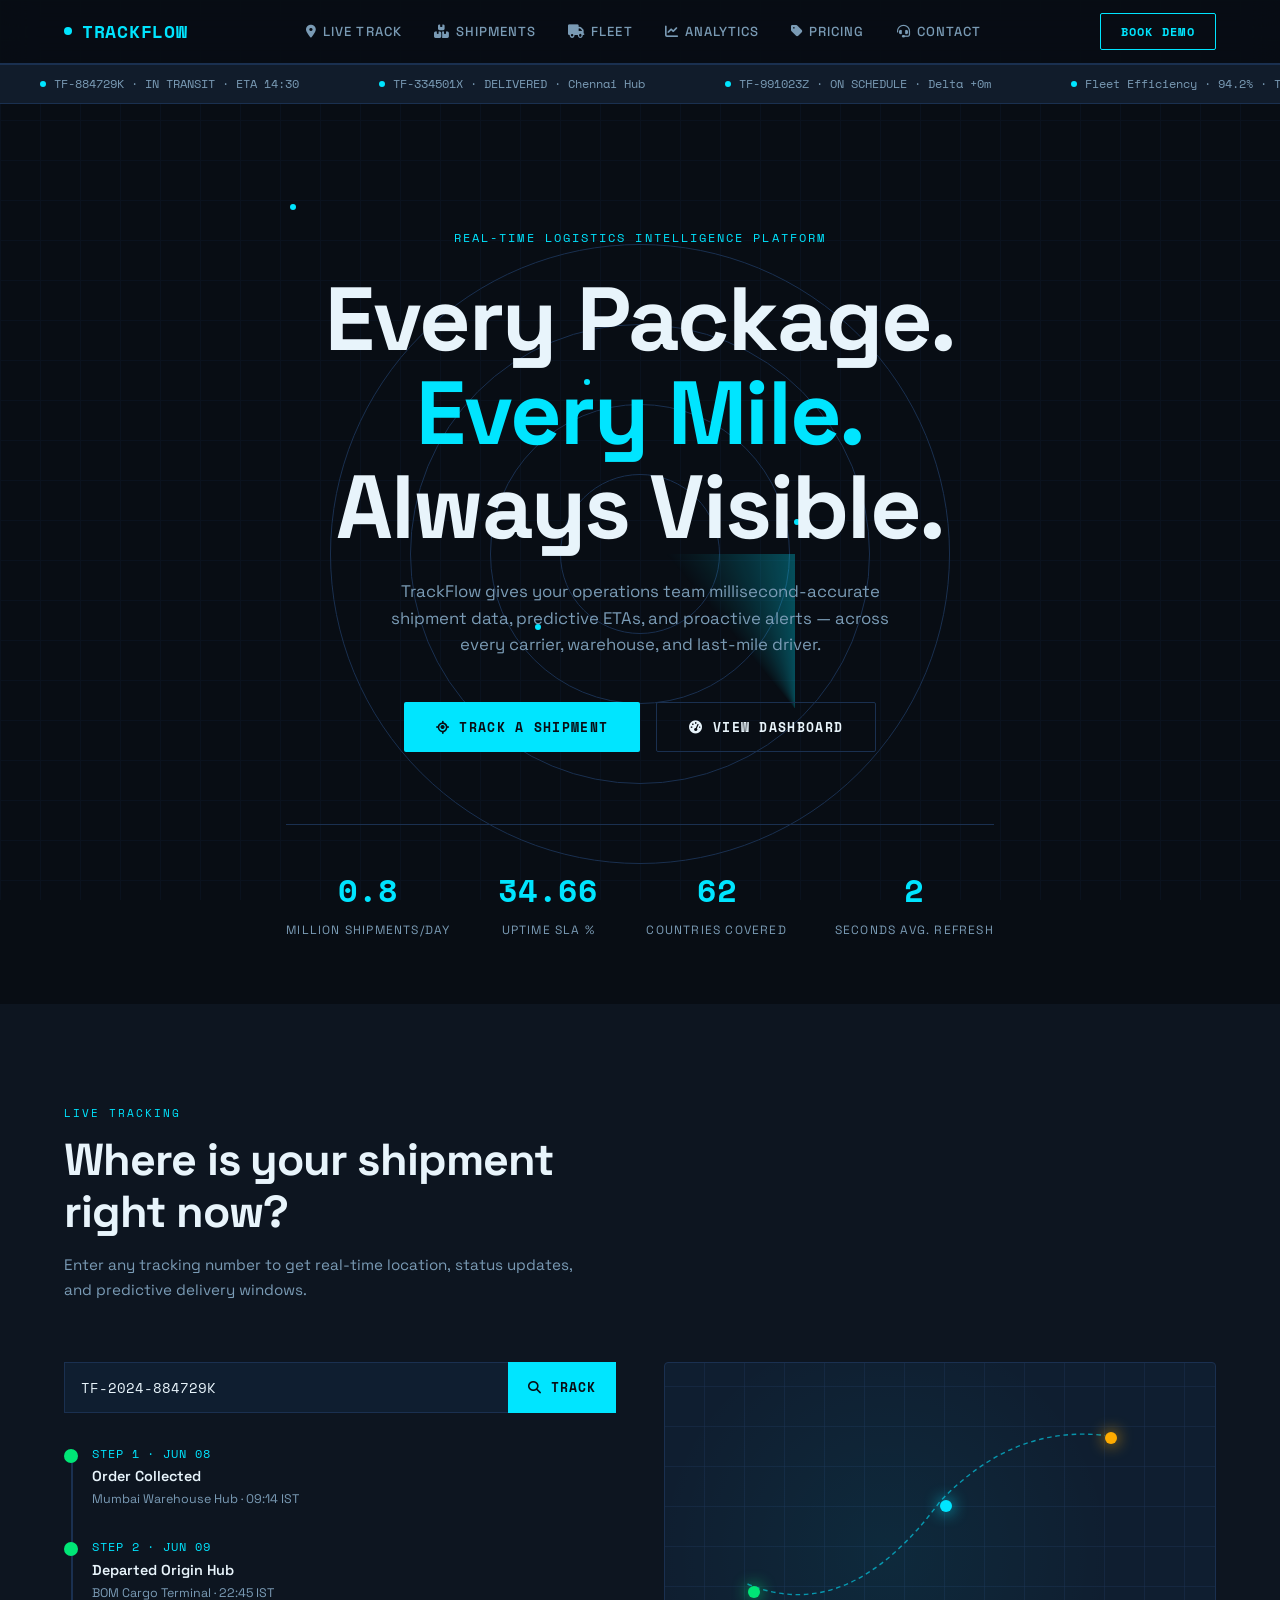
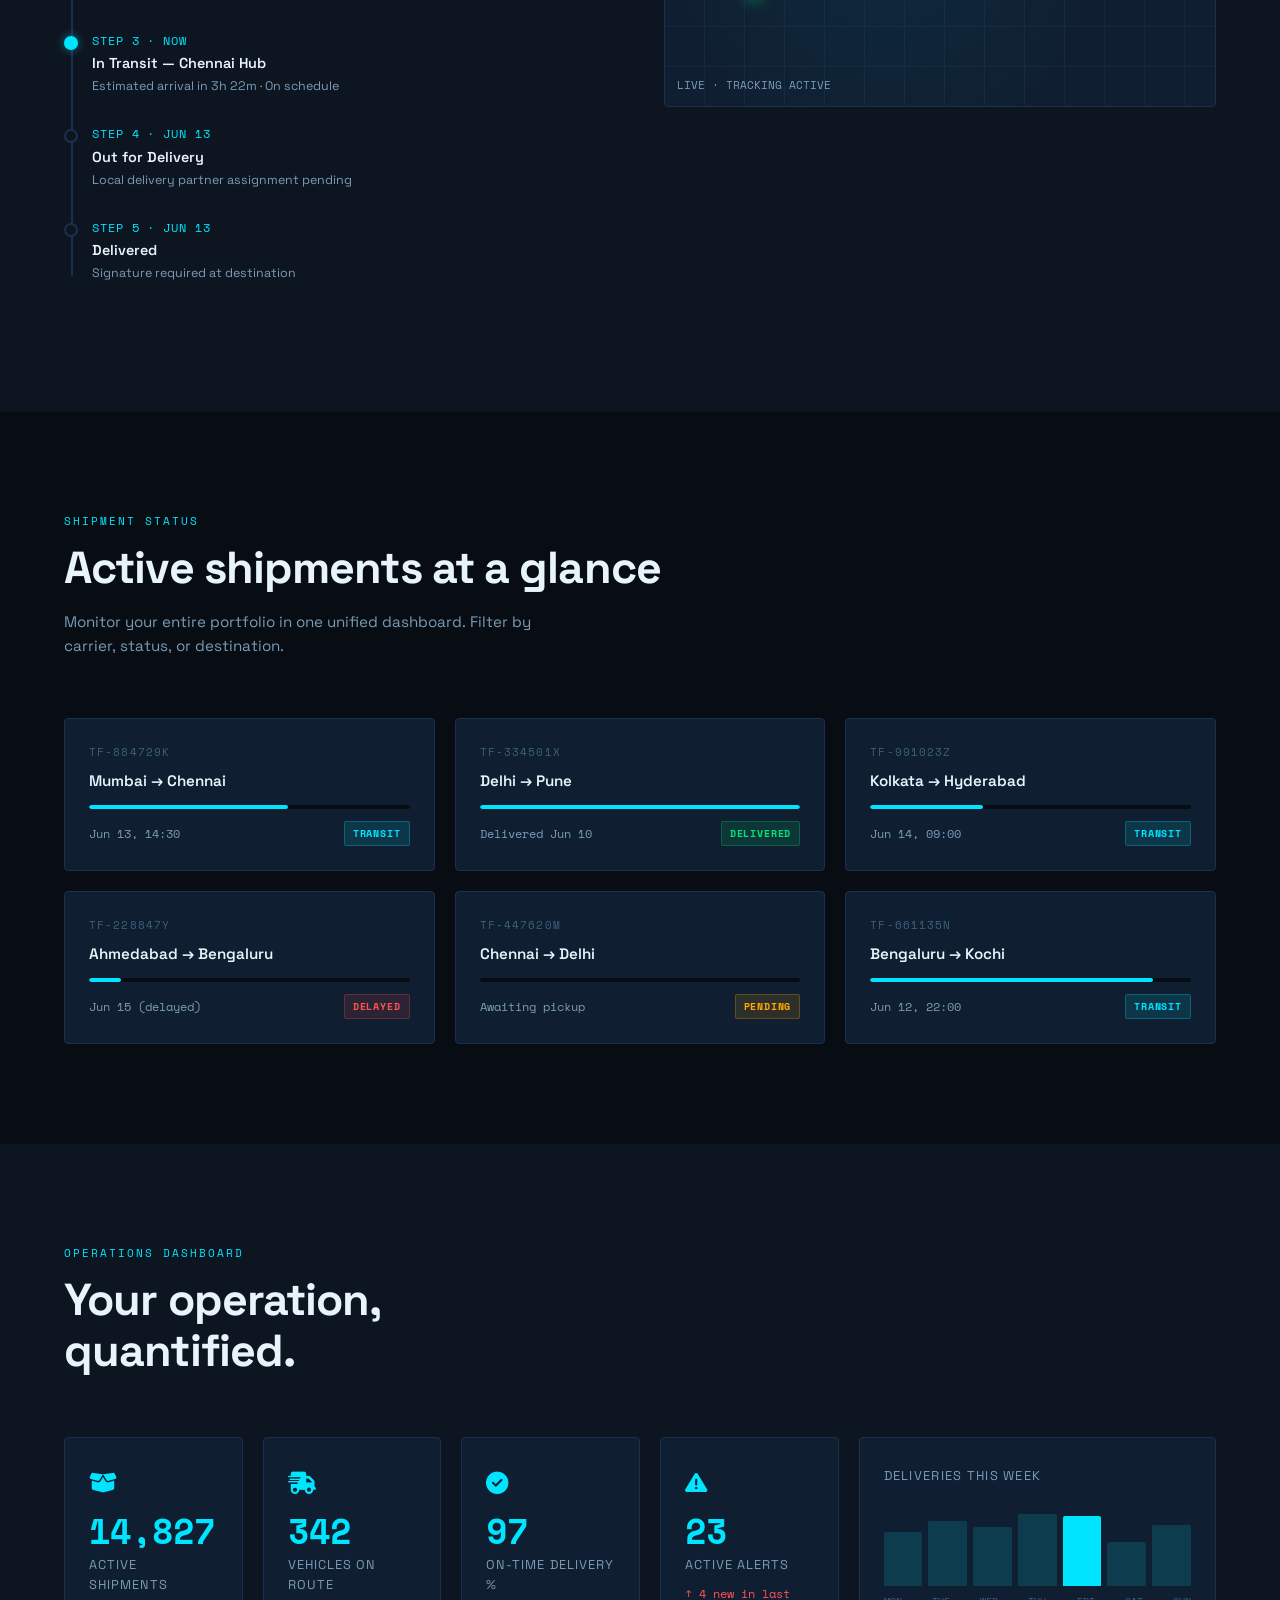
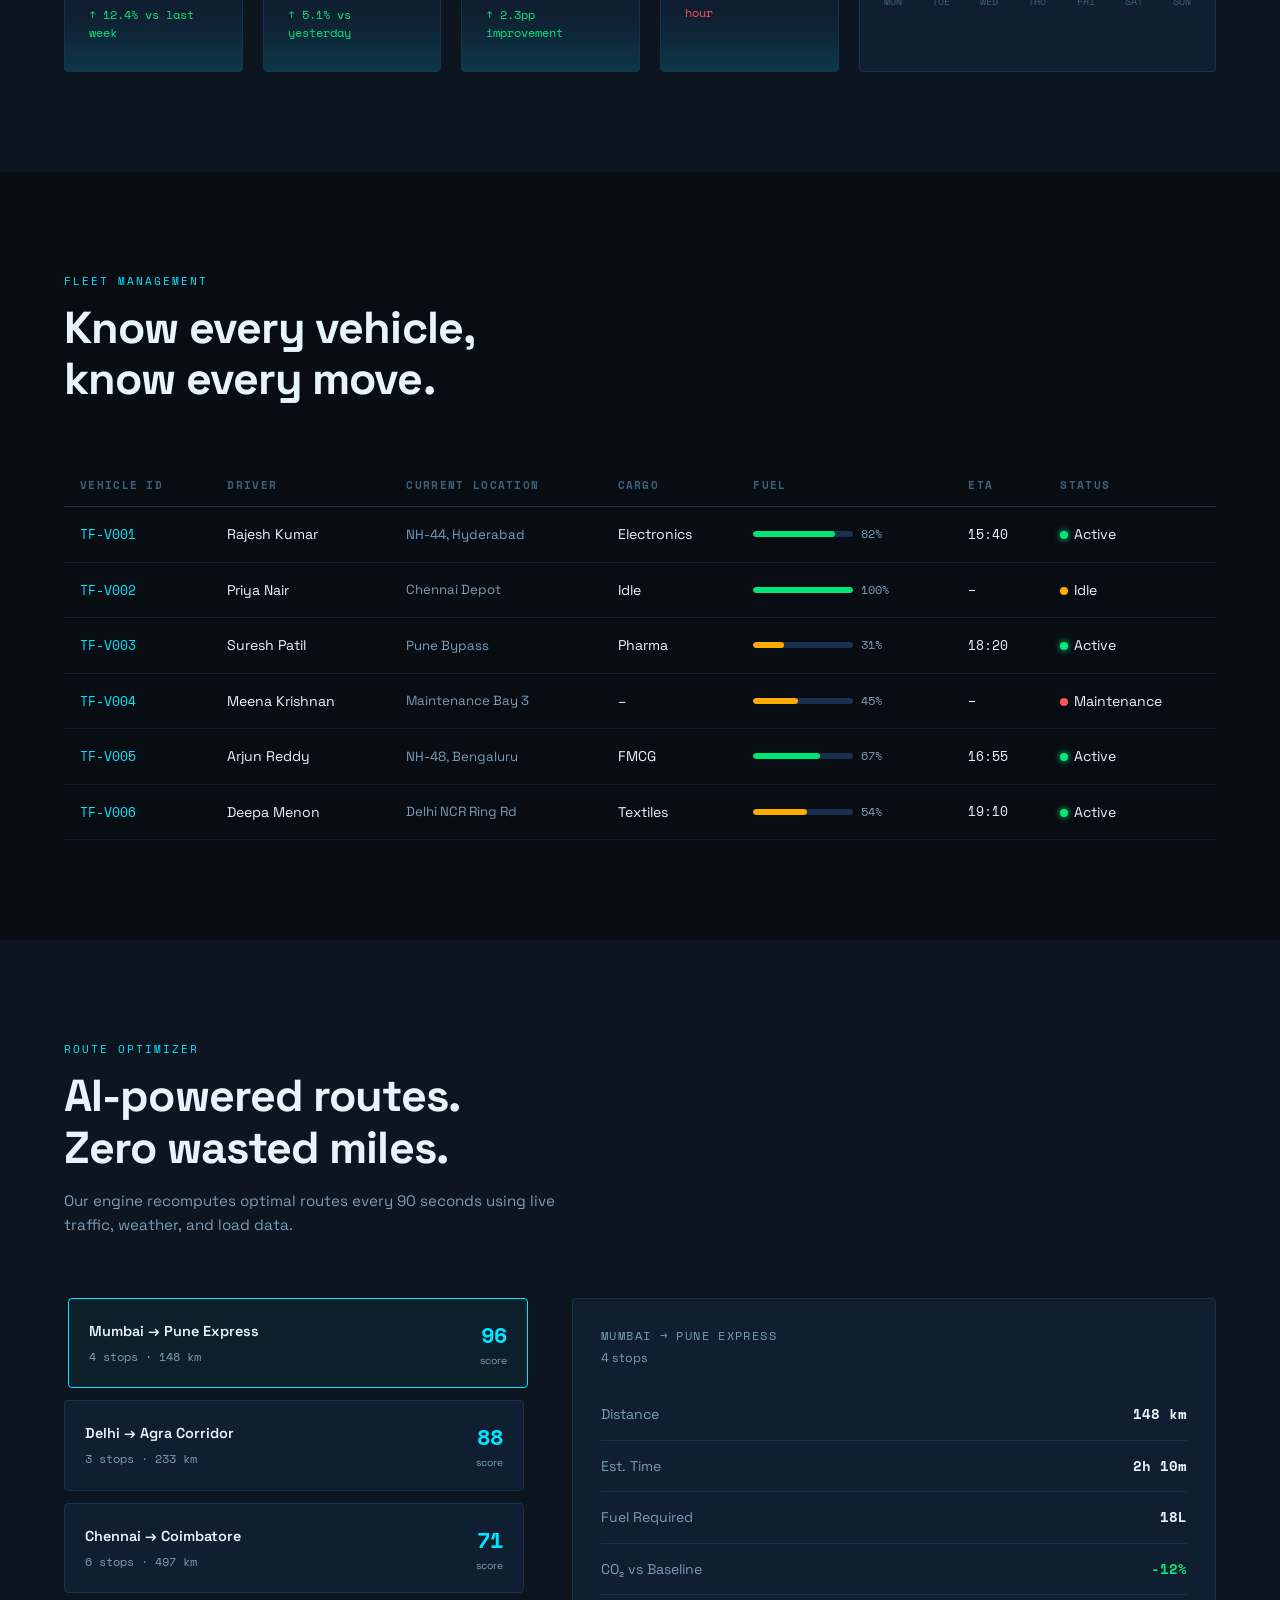
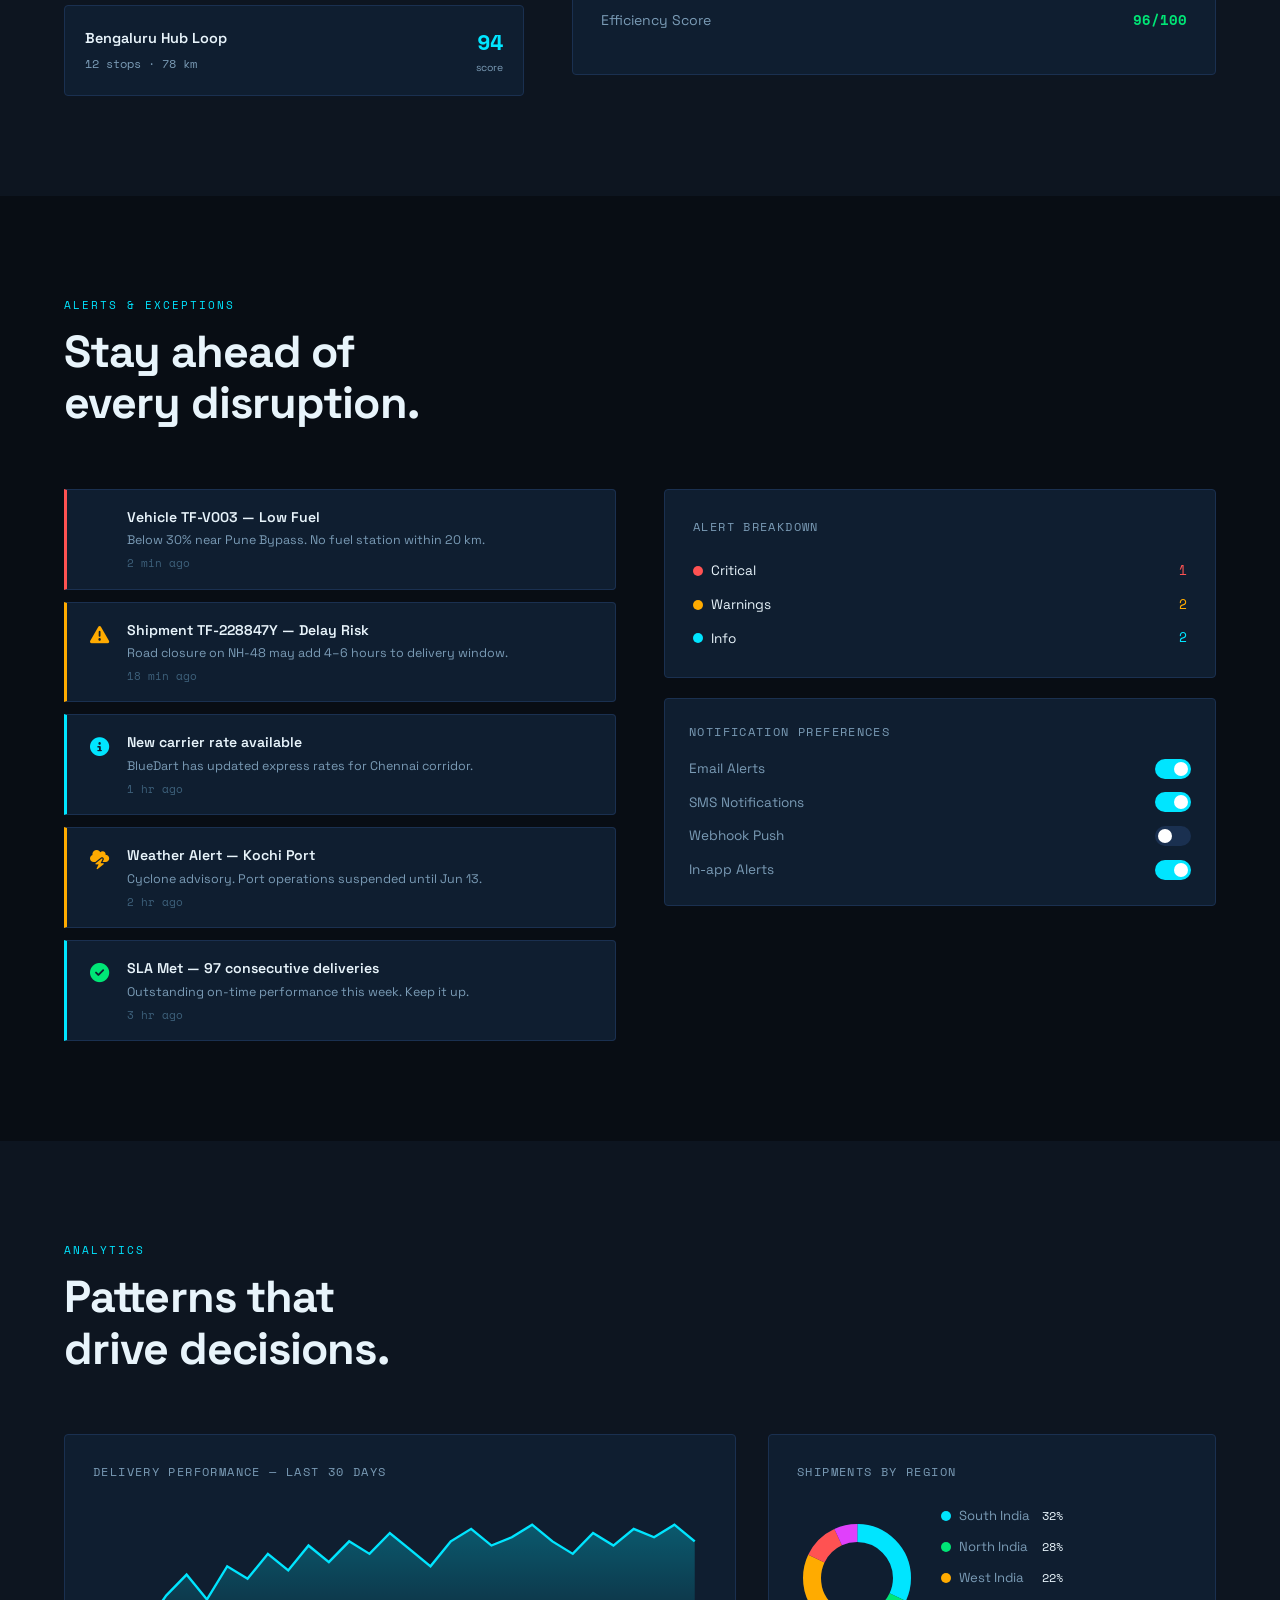
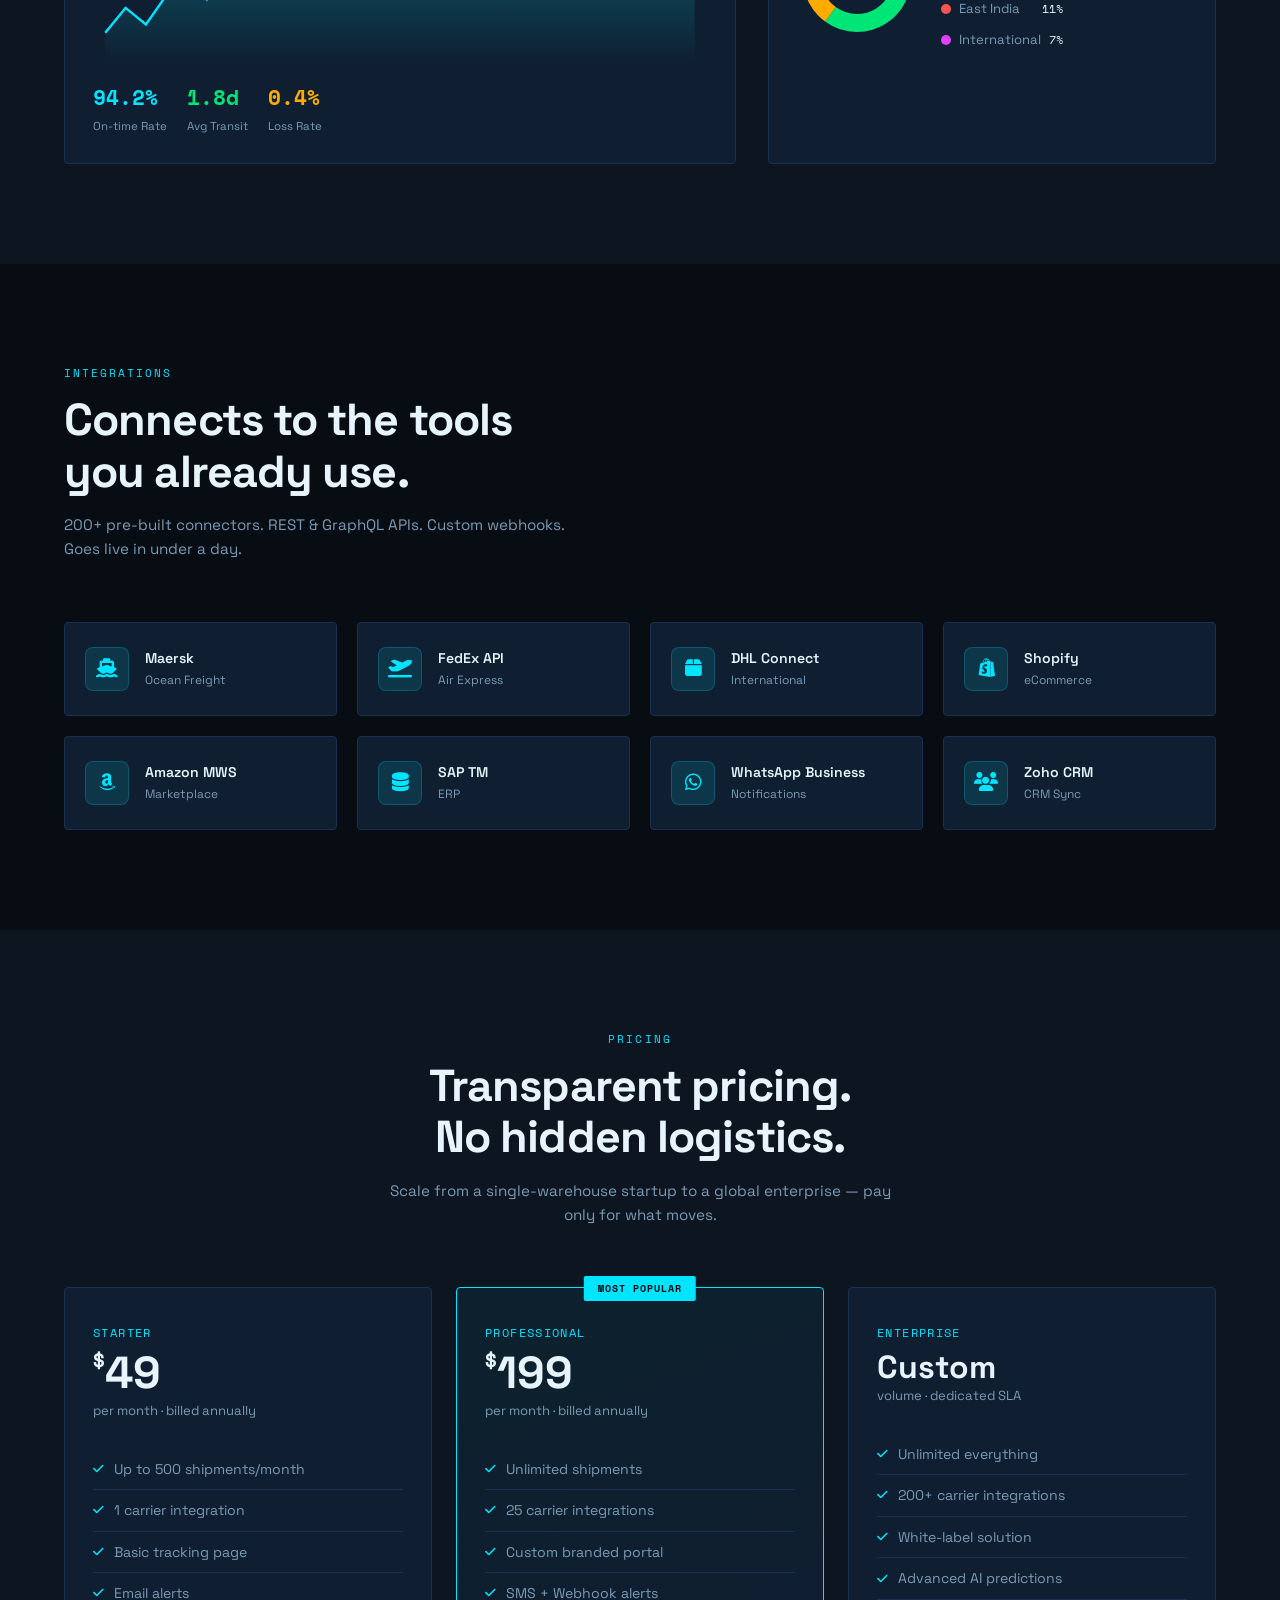
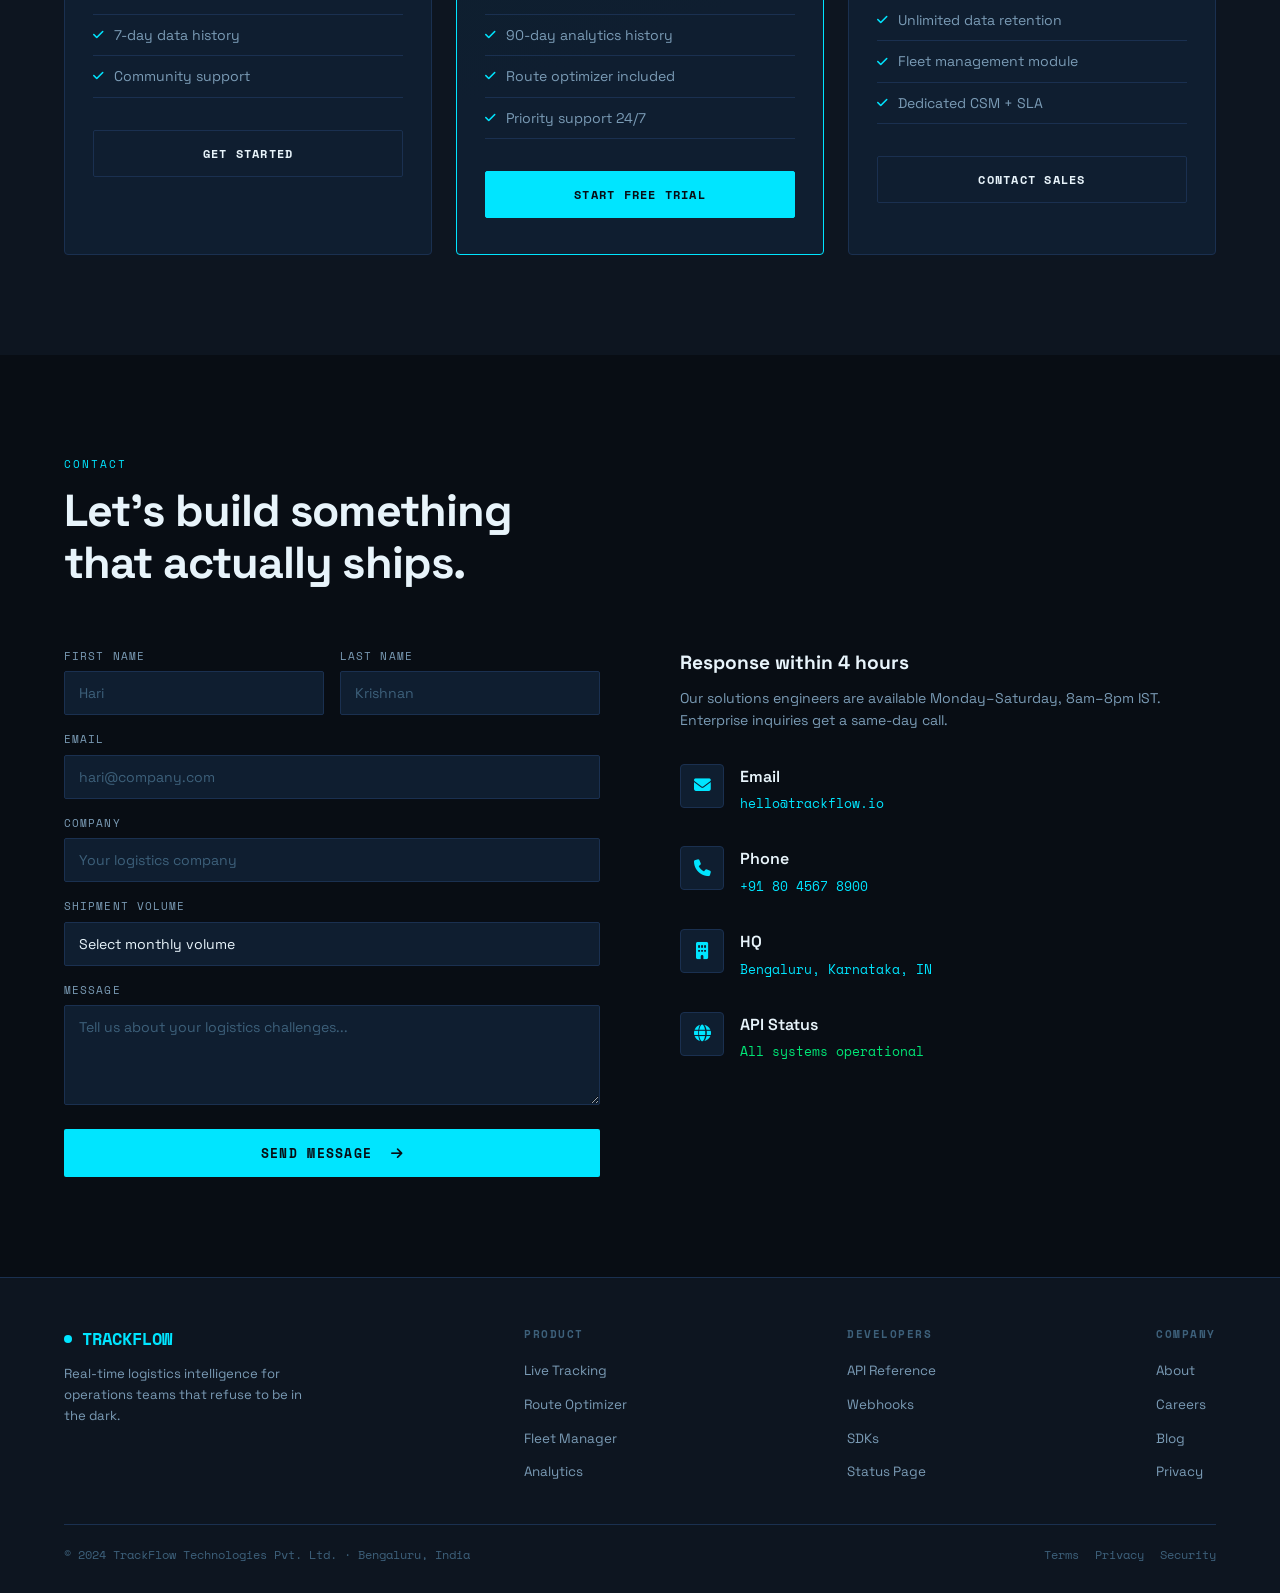
==== index.html @ defcb7c6 "Add files via upload" ====
<!DOCTYPE html>
<html lang="en">
<head>
  <meta charset="UTF-8" />
  <meta name="viewport" content="width=device-width, initial-scale=1.0"/>
  <title>TrackFlow — Logistics Intelligence</title>
  <link href="https://fonts.googleapis.com/css2?family=Space+Grotesk:wght@300;400;500;600;700&family=Space+Mono:wght@400;700&display=swap" rel="stylesheet"/>
  <link rel="stylesheet" href="https://cdnjs.cloudflare.com/ajax/libs/font-awesome/6.5.0/css/all.min.css"/>
  <style>
    /* ── TOKENS ──────────────────────────────────────────── */
    :root {
      --bg:         #080d14;
      --bg-2:       #0d1520;
      --bg-3:       #111c2b;
      --surface:    #0f1e30;
      --border:     #1a3050;
      --cyan:       #00e5ff;
      --cyan-dim:   #00b8cc;
      --cyan-glow:  rgba(0,229,255,0.12);
      --amber:      #ffab00;
      --green:      #00e676;
      --red:        #ff5252;
      --text-1:     #e8f4fb;
      --text-2:     #7a9bb5;
      --text-3:     #3d607a;
      --mono:       'Space Mono', monospace;
      --sans:       'Space Grotesk', sans-serif;
      --ease:       cubic-bezier(.25,.46,.45,.94);
    }

    /* ── RESET ───────────────────────────────────────────── */
    *, *::before, *::after { box-sizing: border-box; margin: 0; padding: 0; }
    html { scroll-behavior: smooth; }
    body {
      font-family: var(--sans);
      background: var(--bg);
      color: var(--text-1);
      line-height: 1.6;
      overflow-x: hidden;
    }
    a { color: inherit; text-decoration: none; }
    img { display: block; max-width: 100%; }

    /* ── SCROLLBAR ───────────────────────────────────────── */
    ::-webkit-scrollbar { width: 4px; }
    ::-webkit-scrollbar-track { background: var(--bg); }
    ::-webkit-scrollbar-thumb { background: var(--cyan-dim); border-radius: 2px; }

    /* ── GRID NOISE OVERLAY ──────────────────────────────── */
    body::before {
      content: '';
      position: fixed; inset: 0;
      background-image:
        linear-gradient(var(--border) 1px, transparent 1px),
        linear-gradient(90deg, var(--border) 1px, transparent 1px);
      background-size: 40px 40px;
      opacity: 0.18;
      pointer-events: none;
      z-index: 0;
    }

    /* ── NAVIGATION ──────────────────────────────────────── */
    .nav {
      position: fixed; top: 0; left: 0; right: 0; z-index: 100;
      display: flex; align-items: center; justify-content: space-between;
      padding: 0 5%;
      height: 64px;
      background: rgba(8,13,20,0.85);
      backdrop-filter: blur(16px);
      border-bottom: 1px solid var(--border);
      transition: background .3s var(--ease);
    }
    .nav-logo {
      display: flex; align-items: center; gap: 10px;
      font-family: var(--mono); font-size: 1.1rem; font-weight: 700;
      color: var(--cyan);
      letter-spacing: .04em;
    }
    .nav-logo-dot {
      width: 8px; height: 8px;
      background: var(--cyan);
      border-radius: 50%;
      animation: pulse-dot 2s infinite;
    }
    @keyframes pulse-dot {
      0%,100% { box-shadow: 0 0 0 0 rgba(0,229,255,.5); }
      50%      { box-shadow: 0 0 0 6px rgba(0,229,255,0); }
    }
    .nav-links { display: flex; gap: 32px; }
    .nav-links a {
      font-size: .82rem; font-weight: 500; letter-spacing: .08em;
      text-transform: uppercase; color: var(--text-2);
      transition: color .2s; display: flex; align-items: center; gap: 6px;
    }
    .nav-links a:hover { color: var(--cyan); }
    .nav-cta {
      background: transparent;
      border: 1px solid var(--cyan);
      color: var(--cyan);
      font-family: var(--mono); font-size: .78rem; font-weight: 700;
      letter-spacing: .1em; text-transform: uppercase;
      padding: 8px 20px; border-radius: 2px;
      cursor: pointer; transition: all .25s var(--ease);
    }
    .nav-cta:hover { background: var(--cyan); color: var(--bg); }
    .hamburger { display: none; flex-direction: column; gap: 5px; cursor: pointer; padding: 4px; }
    .hamburger span { display: block; width: 24px; height: 2px; background: var(--text-1); border-radius: 2px; transition: all .3s; }

    /* ── HERO ────────────────────────────────────────────── */
    #hero {
      position: relative; min-height: 100vh;
      display: flex; flex-direction: column;
      align-items: center; justify-content: center;
      text-align: center; padding: 120px 5% 60px;
      overflow: hidden;
    }
    .hero-radar {
      position: absolute; top: 50%; left: 50%; transform: translate(-50%,-50%);
      width: 700px; height: 700px; pointer-events: none;
    }
    .radar-ring {
      position: absolute; top: 50%; left: 50%;
      transform: translate(-50%,-50%);
      border-radius: 50%; border: 1px solid var(--border);
    }
    .radar-ring:nth-child(1) { width: 160px; height: 160px; }
    .radar-ring:nth-child(2) { width: 300px; height: 300px; }
    .radar-ring:nth-child(3) { width: 460px; height: 460px; }
    .radar-ring:nth-child(4) { width: 620px; height: 620px; }
    .radar-sweep {
      position: absolute; top: 50%; left: 50%;
      width: 310px; height: 310px;
      transform-origin: 0 0;
      background: conic-gradient(from 0deg, transparent 320deg, rgba(0,229,255,.3) 360deg);
      border-radius: 0 50% 50% 0 / 0 50% 50% 0;
      animation: sweep 4s linear infinite;
    }
    @keyframes sweep { to { transform: rotate(360deg); } }
    .radar-dot {
      position: absolute; width: 6px; height: 6px;
      background: var(--cyan); border-radius: 50%;
      animation: blink 2s ease-in-out infinite;
    }
    .radar-dot:nth-child(5) { top: 30%; left: 60%; animation-delay: .5s; }
    .radar-dot:nth-child(6) { top: 60%; left: 35%; animation-delay: 1.2s; }
    .radar-dot:nth-child(7) { top: 45%; left: 72%; animation-delay: .8s; }
    .radar-dot:nth-child(8) { top: 25%; left: 42%; animation-delay: 1.8s; }
    @keyframes blink {
      0%,100% { opacity: 1; box-shadow: 0 0 6px var(--cyan); }
      50%      { opacity: .2; box-shadow: none; }
    }

    .hero-eyebrow {
      font-family: var(--mono); font-size: .72rem; font-weight: 400;
      letter-spacing: .18em; text-transform: uppercase;
      color: var(--cyan); margin-bottom: 24px;
      position: relative; z-index: 2;
    }
    .hero-title {
      font-size: clamp(2.8rem, 7vw, 6rem);
      font-weight: 700; line-height: 1.05;
      letter-spacing: -.02em;
      position: relative; z-index: 2;
      margin-bottom: 24px;
    }
    .hero-title .accent { color: var(--cyan); }
    .hero-sub {
      max-width: 540px; font-size: 1.05rem; color: var(--text-2);
      position: relative; z-index: 2; margin-bottom: 44px;
    }
    .hero-actions {
      display: flex; gap: 16px; flex-wrap: wrap; justify-content: center;
      position: relative; z-index: 2;
    }
    .btn-primary {
      background: var(--cyan); color: var(--bg);
      font-family: var(--mono); font-size: .82rem; font-weight: 700;
      letter-spacing: .1em; text-transform: uppercase;
      padding: 14px 32px; border: none; border-radius: 2px;
      cursor: pointer; transition: all .25s var(--ease);
      position: relative; overflow: hidden;
    }
    .btn-primary::after {
      content: ''; position: absolute; inset: 0;
      background: rgba(255,255,255,.15);
      transform: translateX(-100%);
      transition: transform .3s var(--ease);
    }
    .btn-primary:hover::after { transform: translateX(0); }
    .btn-primary:hover { box-shadow: 0 0 30px rgba(0,229,255,.35); }
    .btn-outline {
      background: transparent; color: var(--text-1);
      font-family: var(--mono); font-size: .82rem; font-weight: 700;
      letter-spacing: .1em; text-transform: uppercase;
      padding: 14px 32px; border: 1px solid var(--border);
      border-radius: 2px; cursor: pointer;
      transition: all .25s var(--ease);
    }
    .btn-outline:hover { border-color: var(--cyan); color: var(--cyan); }
    .hero-stats {
      position: relative; z-index: 2;
      display: flex; gap: 48px; flex-wrap: wrap; justify-content: center;
      margin-top: 72px; padding-top: 40px;
      border-top: 1px solid var(--border);
    }
    .hero-stat-val {
      font-family: var(--mono); font-size: 2rem; font-weight: 700;
      color: var(--cyan);
    }
    .hero-stat-lbl {
      font-size: .75rem; text-transform: uppercase; letter-spacing: .1em;
      color: var(--text-2); margin-top: 4px;
    }

    /* ── SECTION SHARED ──────────────────────────────────── */
    section { position: relative; z-index: 1; padding: 100px 5%; }
    .section-tag {
      font-family: var(--mono); font-size: .7rem;
      letter-spacing: .18em; text-transform: uppercase;
      color: var(--cyan); margin-bottom: 12px;
    }
    .section-title {
      font-size: clamp(1.8rem, 3.5vw, 2.8rem);
      font-weight: 700; letter-spacing: -.02em; line-height: 1.15;
      margin-bottom: 16px;
    }
    .section-sub {
      max-width: 520px; color: var(--text-2); font-size: .95rem;
    }
    .section-header { margin-bottom: 60px; }

    /* ── REVEAL ANIMATION ────────────────────────────────── */
    .reveal {
      opacity: 0; transform: translateY(32px);
      transition: opacity .7s var(--ease), transform .7s var(--ease);
    }
    .reveal.visible { opacity: 1; transform: translateY(0); }
    .reveal-delay-1 { transition-delay: .1s; }
    .reveal-delay-2 { transition-delay: .2s; }
    .reveal-delay-3 { transition-delay: .3s; }
    .reveal-delay-4 { transition-delay: .4s; }
    .reveal-delay-5 { transition-delay: .5s; }

    /* ── §1 LIVE TRACKING ────────────────────────────────── */
    #tracking { background: var(--bg-2); }
    .tracking-layout {
      display: grid; grid-template-columns: 1fr 1fr; gap: 48px; align-items: start;
    }
    .track-input-wrap {
      display: flex; gap: 0; margin-bottom: 32px;
    }
    .track-input {
      flex: 1;
      background: var(--surface); border: 1px solid var(--border);
      border-right: none; color: var(--text-1);
      font-family: var(--mono); font-size: .88rem;
      padding: 14px 16px; outline: none;
      transition: border-color .2s;
    }
    .track-input:focus { border-color: var(--cyan); }
    .track-input::placeholder { color: var(--text-3); }
    .track-btn {
      background: var(--cyan); color: var(--bg);
      font-family: var(--mono); font-size: .8rem; font-weight: 700;
      letter-spacing: .08em; text-transform: uppercase;
      border: none; padding: 14px 20px; cursor: pointer;
      transition: background .2s;
    }
    .track-btn:hover { background: var(--cyan-dim); }
    .timeline {
      position: relative;
      padding-left: 28px;
    }
    .timeline::before {
      content: '';
      position: absolute; left: 7px; top: 8px; bottom: 8px;
      width: 2px; background: var(--border);
    }
    .tl-item {
      position: relative; margin-bottom: 28px;
    }
    .tl-dot {
      position: absolute; left: -28px; top: 4px;
      width: 14px; height: 14px; border-radius: 50%;
      border: 2px solid var(--border);
      background: var(--bg-2);
      transition: all .3s;
    }
    .tl-item.active .tl-dot {
      background: var(--cyan); border-color: var(--cyan);
      box-shadow: 0 0 10px rgba(0,229,255,.5);
    }
    .tl-item.done .tl-dot { background: var(--green); border-color: var(--green); }
    .tl-label {
      font-family: var(--mono); font-size: .72rem;
      color: var(--cyan); letter-spacing: .08em; margin-bottom: 2px;
    }
    .tl-title { font-weight: 600; font-size: .9rem; margin-bottom: 2px; }
    .tl-meta { font-size: .78rem; color: var(--text-2); }

    /* Map placeholder */
    .map-box {
      background: var(--surface);
      border: 1px solid var(--border);
      border-radius: 4px; overflow: hidden;
      aspect-ratio: 16/10; position: relative;
    }
    .map-inner {
      width: 100%; height: 100%;
      background:
        radial-gradient(circle at 40% 55%, rgba(0,229,255,.06) 0%, transparent 60%),
        repeating-linear-gradient(0deg, transparent, transparent 39px, var(--border) 40px),
        repeating-linear-gradient(90deg, transparent, transparent 39px, var(--border) 40px);
      position: relative;
    }
    .map-pin {
      position: absolute; width: 12px; height: 12px;
      background: var(--cyan); border-radius: 50%;
      box-shadow: 0 0 16px var(--cyan);
      animation: map-pulse 2s ease-in-out infinite;
    }
    @keyframes map-pulse {
      0%,100% { transform: scale(1); opacity: 1; }
      50% { transform: scale(1.4); opacity: .7; }
    }
    .map-pin-start { top: 65%; left: 15%; background: var(--green); box-shadow: 0 0 16px var(--green); }
    .map-pin-curr  { top: 40%; left: 50%; animation-delay: .5s; }
    .map-pin-end   { top: 20%; left: 80%; background: var(--amber); box-shadow: 0 0 16px var(--amber); }
    .map-route {
      position: absolute; top: 0; left: 0; width: 100%; height: 100%;
    }
    .map-label {
      position: absolute; bottom: 12px; left: 12px;
      font-family: var(--mono); font-size: .68rem; color: var(--text-2);
    }

    /* ── §2 SHIPMENT STATUS ──────────────────────────────── */
    #shipments { background: var(--bg); }
    .status-grid {
      display: grid; grid-template-columns: repeat(auto-fill, minmax(280px,1fr)); gap: 20px;
    }
    .shipment-card {
      background: var(--surface);
      border: 1px solid var(--border);
      border-radius: 4px; padding: 24px;
      position: relative; overflow: hidden;
      transition: border-color .3s, transform .3s var(--ease);
      cursor: pointer;
    }
    .shipment-card::before {
      content: ''; position: absolute; top: 0; left: 0; right: 0; height: 2px;
      background: var(--cyan); transform: scaleX(0); transform-origin: left;
      transition: transform .3s var(--ease);
    }
    .shipment-card:hover { border-color: var(--cyan-dim); transform: translateY(-4px); }
    .shipment-card:hover::before { transform: scaleX(1); }
    .card-id {
      font-family: var(--mono); font-size: .7rem; color: var(--text-3);
      letter-spacing: .1em; margin-bottom: 8px;
    }
    .card-route { font-weight: 600; font-size: .95rem; margin-bottom: 12px; }
    .card-progress {
      background: var(--bg); border-radius: 2px; height: 4px;
      margin-bottom: 12px; overflow: hidden;
    }
    .card-progress-fill {
      height: 100%; border-radius: 2px; background: var(--cyan);
      transition: width 1s var(--ease);
    }
    .card-footer {
      display: flex; justify-content: space-between; align-items: center;
    }
    .card-eta { font-family: var(--mono); font-size: .75rem; color: var(--text-2); }
    .badge {
      font-family: var(--mono); font-size: .65rem; font-weight: 700;
      letter-spacing: .08em; text-transform: uppercase;
      padding: 3px 8px; border-radius: 2px;
    }
    .badge-transit { background: rgba(0,229,255,.12); color: var(--cyan); border: 1px solid rgba(0,229,255,.25); }
    .badge-delivered { background: rgba(0,230,118,.12); color: var(--green); border: 1px solid rgba(0,230,118,.25); }
    .badge-delayed  { background: rgba(255,82,82,.12); color: var(--red); border: 1px solid rgba(255,82,82,.25); }
    .badge-pending  { background: rgba(255,171,0,.12); color: var(--amber); border: 1px solid rgba(255,171,0,.25); }

    /* ── §3 STATS DASHBOARD ──────────────────────────────── */
    #dashboard { background: var(--bg-2); }
    .dash-grid {
      display: grid; grid-template-columns: repeat(4,1fr) 2fr; gap: 20px;
    }
    .stat-card {
      background: var(--surface); border: 1px solid var(--border);
      border-radius: 4px; padding: 28px 24px;
      position: relative; overflow: hidden;
    }
    .stat-card::after {
      content: '';
      position: absolute; bottom: 0; left: 0; right: 0; height: 60px;
      background: linear-gradient(to top, var(--cyan-glow), transparent);
      pointer-events: none;
    }
    .stat-icon {
      font-size: 1.4rem; margin-bottom: 12px; color: var(--cyan);
    }
    .stat-icon i { font-size: 1.4rem; }
    .stat-val {
      font-family: var(--mono); font-size: 2.2rem; font-weight: 700;
      color: var(--cyan); line-height: 1; margin-bottom: 6px;
    }
    .stat-lbl { font-size: .8rem; color: var(--text-2); text-transform: uppercase; letter-spacing: .08em; }
    .stat-delta {
      font-family: var(--mono); font-size: .72rem; margin-top: 10px;
    }
    .delta-up { color: var(--green); }
    .delta-dn { color: var(--red); }

    /* Sparkline chart */
    .chart-card {
      background: var(--surface); border: 1px solid var(--border);
      border-radius: 4px; padding: 28px 24px;
      grid-column: span 1;
    }
    .chart-title {
      font-size: .8rem; text-transform: uppercase; letter-spacing: .1em;
      color: var(--text-2); margin-bottom: 20px;
    }
    .chart-bars {
      display: flex; gap: 6px; align-items: flex-end; height: 80px;
    }
    .chart-bar {
      flex: 1; background: rgba(0,229,255,.15);
      border-radius: 2px 2px 0 0;
      transition: background .2s;
      position: relative;
    }
    .chart-bar:hover { background: var(--cyan); }
    .chart-bar.active { background: var(--cyan); }

    /* ── §4 FLEET OVERVIEW ───────────────────────────────── */
    #fleet { background: var(--bg); }
    .fleet-table {
      width: 100%; border-collapse: collapse;
      font-size: .88rem;
    }
    .fleet-table th {
      font-family: var(--mono); font-size: .68rem;
      letter-spacing: .12em; text-transform: uppercase;
      color: var(--text-3); padding: 12px 16px;
      border-bottom: 1px solid var(--border);
      text-align: left;
    }
    .fleet-table td {
      padding: 16px; border-bottom: 1px solid rgba(26,48,80,.5);
      vertical-align: middle;
    }
    .fleet-table tr:hover td { background: var(--surface); }
    .vehicle-id { font-family: var(--mono); color: var(--cyan); font-size: .82rem; }
    .fuel-bar {
      width: 100px; height: 6px; background: var(--border);
      border-radius: 3px; overflow: hidden; display: inline-block;
    }
    .fuel-fill {
      height: 100%; border-radius: 3px;
      transition: width 1s var(--ease);
    }
    .fuel-high { background: var(--green); }
    .fuel-mid  { background: var(--amber); }
    .fuel-low  { background: var(--red); }
    .status-dot {
      display: inline-block; width: 8px; height: 8px;
      border-radius: 50%; margin-right: 6px;
    }
    .dot-active { background: var(--green); box-shadow: 0 0 6px var(--green); }
    .dot-idle   { background: var(--amber); }
    .dot-maint  { background: var(--red); }

    /* ── §5 ROUTE OPTIMIZER ──────────────────────────────── */
    #routes { background: var(--bg-2); }
    .route-layout {
      display: grid; grid-template-columns: 1fr 1.4fr; gap: 48px; align-items: start;
    }
    .route-list { display: flex; flex-direction: column; gap: 12px; }
    .route-item {
      background: var(--surface); border: 1px solid var(--border);
      border-radius: 4px; padding: 18px 20px;
      display: flex; justify-content: space-between; align-items: center;
      cursor: pointer; transition: border-color .2s, transform .2s;
    }
    .route-item:hover, .route-item.selected {
      border-color: var(--cyan); transform: translateX(4px);
    }
    .route-item.selected { background: rgba(0,229,255,.05); }
    .route-name { font-weight: 600; font-size: .9rem; margin-bottom: 4px; }
    .route-stops { font-size: .78rem; color: var(--text-2); font-family: var(--mono); }
    .route-score {
      font-family: var(--mono); font-size: 1.4rem; font-weight: 700;
      color: var(--cyan);
    }
    .route-score-lbl { font-size: .65rem; color: var(--text-2); text-align: right; }
    .route-details {
      background: var(--surface); border: 1px solid var(--border);
      border-radius: 4px; padding: 28px;
    }
    .route-metric {
      display: flex; justify-content: space-between;
      padding: 14px 0; border-bottom: 1px solid var(--border);
      font-size: .88rem;
    }
    .route-metric:last-child { border-bottom: none; }
    .metric-key { color: var(--text-2); }
    .metric-val { font-family: var(--mono); font-weight: 700; }
    .metric-val.good { color: var(--green); }
    .metric-val.warn { color: var(--amber); }

    /* ── §6 ALERTS ───────────────────────────────────────── */
    #alerts { background: var(--bg); }
    .alerts-layout {
      display: grid; grid-template-columns: 1fr 1fr; gap: 48px;
    }
    .alert-feed { display: flex; flex-direction: column; gap: 12px; }
    .alert-item {
      background: var(--surface); border: 1px solid var(--border);
      border-left: 3px solid var(--border);
      border-radius: 0 4px 4px 0; padding: 16px 20px;
      display: flex; gap: 16px; align-items: flex-start;
      transition: transform .2s;
    }
    .alert-item:hover { transform: translateX(4px); }
    .alert-item.critical { border-left-color: var(--red); }
    .alert-item.warning  { border-left-color: var(--amber); }
    .alert-item.info     { border-left-color: var(--cyan); }
    .alert-icon { font-size: 1.2rem; flex-shrink: 0; width: 24px; text-align: center; padding-top: 2px; }
    .alert-body { flex: 1; }
    .alert-title { font-weight: 600; font-size: .88rem; margin-bottom: 3px; }
    .alert-desc { font-size: .78rem; color: var(--text-2); }
    .alert-time { font-family: var(--mono); font-size: .68rem; color: var(--text-3); margin-top: 4px; }

    /* ── §7 ANALYTICS ────────────────────────────────────── */
    #analytics { background: var(--bg-2); }
    .analytics-grid {
      display: grid; grid-template-columns: 1.5fr 1fr; gap: 32px;
    }
    .analytics-card {
      background: var(--surface); border: 1px solid var(--border);
      border-radius: 4px; padding: 28px;
    }
    .analytics-card-title {
      font-family: var(--mono); font-size: .72rem;
      letter-spacing: .12em; text-transform: uppercase;
      color: var(--text-2); margin-bottom: 24px;
    }
    .line-chart { position: relative; height: 160px; }
    .line-chart svg { width: 100%; height: 100%; }
    .donut-chart {
      display: flex; gap: 24px; align-items: center;
    }
    .donut-svg { flex-shrink: 0; }
    .donut-legend { display: flex; flex-direction: column; gap: 10px; }
    .legend-item {
      display: flex; align-items: center; gap: 8px;
      font-size: .82rem;
    }
    .legend-dot { width: 10px; height: 10px; border-radius: 50%; flex-shrink: 0; }

    /* ── §8 PARTNERS / INTEGRATIONS ──────────────────────── */
    #integrations { background: var(--bg); }
    .integration-grid {
      display: grid; grid-template-columns: repeat(auto-fill, minmax(220px,1fr)); gap: 20px;
    }
    .integration-card {
      background: var(--surface); border: 1px solid var(--border);
      border-radius: 4px; padding: 24px 20px;
      display: flex; gap: 16px; align-items: center;
      transition: border-color .25s, transform .25s;
    }
    .integration-card:hover { border-color: var(--cyan); transform: translateY(-4px); }
    .integration-icon {
      width: 44px; height: 44px; border-radius: 8px;
      background: var(--cyan-glow); border: 1px solid rgba(0,229,255,.2);
      display: flex; align-items: center; justify-content: center;
      font-size: 1.3rem; flex-shrink: 0; color: var(--cyan);
    }
    .integration-icon i { font-size: 1.2rem; color: var(--cyan); }
    .integration-name { font-weight: 600; font-size: .88rem; }
    .integration-type { font-size: .75rem; color: var(--text-2); margin-top: 2px; }

    /* ── §9 PRICING ──────────────────────────────────────── */
    #pricing { background: var(--bg-2); }
    .pricing-grid {
      display: grid; grid-template-columns: repeat(3,1fr); gap: 24px;
    }
    .pricing-card {
      background: var(--surface); border: 1px solid var(--border);
      border-radius: 4px; padding: 36px 28px;
      position: relative; transition: transform .3s var(--ease);
    }
    .pricing-card:hover { transform: translateY(-8px); }
    .pricing-card.featured {
      border-color: var(--cyan);
      background: linear-gradient(160deg, rgba(0,229,255,.06) 0%, var(--surface) 60%);
    }
    .pricing-popular {
      position: absolute; top: -12px; left: 50%; transform: translateX(-50%);
      background: var(--cyan); color: var(--bg);
      font-family: var(--mono); font-size: .65rem; font-weight: 700;
      letter-spacing: .1em; text-transform: uppercase;
      padding: 4px 14px; border-radius: 2px; white-space: nowrap;
    }
    .pricing-tier {
      font-family: var(--mono); font-size: .72rem; letter-spacing: .12em;
      text-transform: uppercase; color: var(--cyan); margin-bottom: 8px;
    }
    .pricing-price {
      font-size: 2.8rem; font-weight: 700; line-height: 1;
      margin-bottom: 4px;
    }
    .pricing-price sup { font-size: 1.2rem; vertical-align: top; margin-top: 8px; }
    .pricing-period { font-size: .82rem; color: var(--text-2); margin-bottom: 28px; }
    .pricing-features { list-style: none; margin-bottom: 32px; }
    .pricing-features li {
      font-size: .88rem; padding: 9px 0;
      border-bottom: 1px solid var(--border);
      display: flex; gap: 10px; align-items: center; color: var(--text-2);
    }
    .pricing-features li i { color: var(--cyan); font-size: .75rem; flex-shrink: 0; }
    .pricing-btn {
      width: 100%; padding: 13px;
      font-family: var(--mono); font-size: .78rem; font-weight: 700;
      letter-spacing: .1em; text-transform: uppercase;
      border: 1px solid var(--border); background: transparent; color: var(--text-1);
      border-radius: 2px; cursor: pointer; transition: all .25s;
    }
    .pricing-btn:hover, .pricing-card.featured .pricing-btn {
      background: var(--cyan); color: var(--bg); border-color: var(--cyan);
    }
    .pricing-card.featured .pricing-btn:hover { opacity: .85; }

    /* ── §10 CONTACT / CTA ───────────────────────────────── */
    #contact { background: var(--bg); }
    .contact-layout {
      display: grid; grid-template-columns: 1fr 1fr; gap: 80px; align-items: start;
    }
    .contact-form { display: flex; flex-direction: column; gap: 16px; }
    .form-row { display: grid; grid-template-columns: 1fr 1fr; gap: 16px; }
    .form-group { display: flex; flex-direction: column; gap: 6px; }
    .form-label {
      font-family: var(--mono); font-size: .68rem; letter-spacing: .1em;
      text-transform: uppercase; color: var(--text-2);
    }
    .form-input, .form-select, .form-textarea {
      background: var(--surface); border: 1px solid var(--border);
      color: var(--text-1); font-family: var(--sans); font-size: .88rem;
      padding: 12px 14px; outline: none; border-radius: 2px;
      transition: border-color .2s;
    }
    .form-input:focus, .form-select:focus, .form-textarea:focus {
      border-color: var(--cyan);
    }
    .form-input::placeholder, .form-textarea::placeholder { color: var(--text-3); }
    .form-select { appearance: none; cursor: pointer; }
    .form-textarea { resize: vertical; min-height: 100px; }
    .form-submit {
      background: var(--cyan); color: var(--bg);
      font-family: var(--mono); font-size: .82rem; font-weight: 700;
      letter-spacing: .1em; text-transform: uppercase;
      padding: 14px; border: none; border-radius: 2px;
      cursor: pointer; transition: all .25s;
      margin-top: 8px;
    }
    .form-submit:hover { background: var(--cyan-dim); box-shadow: 0 0 24px rgba(0,229,255,.3); }

    .contact-info { display: flex; flex-direction: column; gap: 32px; }
    .contact-item { display: flex; gap: 16px; }
    .contact-icon {
      width: 44px; height: 44px; border: 1px solid var(--border);
      border-radius: 4px; display: flex; align-items: center; justify-content: center;
      font-size: 1.2rem; flex-shrink: 0; background: var(--surface); color: var(--cyan);
    }
    .contact-icon i { font-size: 1.05rem; }
    .contact-item-title { font-weight: 600; margin-bottom: 4px; }
    .contact-item-val { font-family: var(--mono); font-size: .82rem; color: var(--cyan); }

    /* ── FOOTER ──────────────────────────────────────────── */
    footer {
      position: relative; z-index: 1;
      background: var(--bg-2);
      border-top: 1px solid var(--border);
      padding: 48px 5% 28px;
    }
    .footer-top {
      display: flex; justify-content: space-between; align-items: flex-start;
      margin-bottom: 40px; flex-wrap: wrap; gap: 32px;
    }
    .footer-brand {
      display: flex; align-items: center; gap: 10px;
      font-family: var(--mono); font-size: 1.05rem;
      font-weight: 700; color: var(--cyan);
    }
    .footer-desc { font-size: .82rem; color: var(--text-2); max-width: 240px; margin-top: 10px; }
    .footer-links h4 {
      font-family: var(--mono); font-size: .68rem;
      letter-spacing: .14em; text-transform: uppercase;
      color: var(--text-3); margin-bottom: 14px;
    }
    .footer-links ul { list-style: none; display: flex; flex-direction: column; gap: 8px; }
    .footer-links li a { font-size: .84rem; color: var(--text-2); transition: color .2s; }
    .footer-links li a:hover { color: var(--cyan); }
    .footer-bottom {
      border-top: 1px solid var(--border); padding-top: 20px;
      display: flex; justify-content: space-between; align-items: center;
      flex-wrap: wrap; gap: 12px;
    }
    .footer-copy { font-size: .78rem; color: var(--text-3); font-family: var(--mono); }

    /* ── LIVE TICKER ─────────────────────────────────────── */
    .ticker-wrap {
      background: var(--bg-3);
      border-top: 1px solid var(--border);
      border-bottom: 1px solid var(--border);
      padding: 10px 0; overflow: hidden;
      position: relative; z-index: 1;
    }
    .ticker-inner {
      display: flex; width: max-content;
      animation: ticker 28s linear infinite;
    }
    @keyframes ticker { from { transform: translateX(0); } to { transform: translateX(-50%); } }
    .ticker-item {
      display: flex; align-items: center; gap: 8px;
      padding: 0 40px;
      font-family: var(--mono); font-size: .72rem; color: var(--text-2);
      white-space: nowrap;
    }
    .ticker-dot { width: 6px; height: 6px; border-radius: 50%; background: var(--cyan); flex-shrink: 0; }

    /* ── TOAST ───────────────────────────────────────────── */
    .toast-container {
      position: fixed; bottom: 28px; right: 28px; z-index: 999;
      display: flex; flex-direction: column; gap: 10px;
    }
    .toast {
      background: var(--surface); border: 1px solid var(--cyan);
      border-left: 3px solid var(--cyan);
      padding: 14px 18px; border-radius: 2px;
      font-size: .85rem; max-width: 320px;
      box-shadow: 0 8px 32px rgba(0,0,0,.4);
      animation: toast-in .3s var(--ease) forwards;
      cursor: pointer;
    }
    .toast.removing { animation: toast-out .3s var(--ease) forwards; }
    @keyframes toast-in  { from { opacity:0; transform: translateX(24px); } to { opacity:1; transform: translateX(0); } }
    @keyframes toast-out { from { opacity:1; transform: translateX(0); } to { opacity:0; transform: translateX(24px); } }
    .toast-title { font-weight: 600; margin-bottom: 3px; }
    .toast-msg { font-size: .78rem; color: var(--text-2); }

    /* ── RESPONSIVE ──────────────────────────────────────── */
    @media (max-width: 1100px) {
      .dash-grid { grid-template-columns: repeat(2,1fr); }
      .analytics-grid { grid-template-columns: 1fr; }
    }
    @media (max-width: 900px) {
      .nav-links { display: none; }
      .hamburger { display: flex; }
      .tracking-layout,
      .route-layout,
      .alerts-layout,
      .contact-layout { grid-template-columns: 1fr; }
      .pricing-grid { grid-template-columns: 1fr; max-width: 400px; margin: 0 auto; }
      .footer-top { flex-direction: column; }
    }
    @media (max-width: 640px) {
      section { padding: 72px 5%; }
      .dash-grid { grid-template-columns: 1fr 1fr; }
      .form-row { grid-template-columns: 1fr; }
      .hero-radar { width: 360px; height: 360px; }
      .radar-ring:nth-child(4) { width: 340px; height: 340px; }
    }
    @media (prefers-reduced-motion: reduce) {
      *, *::before, *::after { animation: none !important; transition: none !important; }
    }
  </style>
</head>
<body>

<!-- ── NAV ────────────────────────────────────────────────── -->
<nav class="nav" id="mainNav">
  <div class="nav-logo">
    <div class="nav-logo-dot"></div>
    TRACKFLOW
  </div>
  <div class="nav-links">
    <a href="#tracking"><i class="fa-solid fa-location-dot"></i> Live Track</a>
    <a href="#shipments"><i class="fa-solid fa-boxes-stacked"></i> Shipments</a>
    <a href="#fleet"><i class="fa-solid fa-truck"></i> Fleet</a>
    <a href="#analytics"><i class="fa-solid fa-chart-line"></i> Analytics</a>
    <a href="#pricing"><i class="fa-solid fa-tag"></i> Pricing</a>
    <a href="#contact"><i class="fa-solid fa-headset"></i> Contact</a>
  </div>
  <button class="nav-cta" onclick="showToast('Demo booked','Our team will reach out shortly.')">Book Demo</button>
  <div class="hamburger" id="hamburger" onclick="toggleMobileNav()">
    <span></span><span></span><span></span>
  </div>
</nav>

<!-- Mobile Nav -->
<div id="mobileNav" style="display:none;position:fixed;top:64px;inset-x:0;background:rgba(8,13,20,.97);z-index:99;padding:28px 5%;border-bottom:1px solid var(--border);">
  <div style="display:flex;flex-direction:column;gap:20px;">
    <a href="#tracking" onclick="closeMobileNav()" style="color:var(--text-1);font-weight:600;">Live Track</a>
    <a href="#shipments" onclick="closeMobileNav()" style="color:var(--text-1);font-weight:600;">Shipments</a>
    <a href="#fleet" onclick="closeMobileNav()" style="color:var(--text-1);font-weight:600;">Fleet</a>
    <a href="#analytics" onclick="closeMobileNav()" style="color:var(--text-1);font-weight:600;">Analytics</a>
    <a href="#pricing" onclick="closeMobileNav()" style="color:var(--text-1);font-weight:600;">Pricing</a>
    <a href="#contact" onclick="closeMobileNav()" style="color:var(--text-1);font-weight:600;">Contact</a>
  </div>
</div>

<!-- ── TICKER ──────────────────────────────────────────────── -->
<div class="ticker-wrap" style="margin-top:64px;">
  <div class="ticker-inner" id="ticker"></div>
</div>

<!-- ══════════════════════════════════════════════════════════
     SECTION 1 — HERO
     ══════════════════════════════════════════════════════════ -->
<section id="hero">
  <div class="hero-radar">
    <div class="radar-ring"></div>
    <div class="radar-ring"></div>
    <div class="radar-ring"></div>
    <div class="radar-ring"></div>
    <div class="radar-sweep"></div>
    <div class="radar-dot"></div>
    <div class="radar-dot"></div>
    <div class="radar-dot"></div>
    <div class="radar-dot"></div>
  </div>
  <div class="hero-eyebrow reveal">Real-time Logistics Intelligence Platform</div>
  <h1 class="hero-title reveal reveal-delay-1">
    Every Package.<br><span class="accent">Every Mile.</span><br>Always Visible.
  </h1>
  <p class="hero-sub reveal reveal-delay-2">
    TrackFlow gives your operations team millisecond-accurate shipment data, predictive ETAs, and proactive alerts — across every carrier, warehouse, and last-mile driver.
  </p>
  <div class="hero-actions reveal reveal-delay-3">
    <button class="btn-primary" onclick="document.getElementById('tracking').scrollIntoView({behavior:'smooth'})"><i class="fa-solid fa-location-crosshairs"></i> Track a Shipment</button>
    <button class="btn-outline" onclick="document.getElementById('dashboard').scrollIntoView({behavior:'smooth'})"><i class="fa-solid fa-gauge-high"></i> View Dashboard</button>
  </div>
  <div class="hero-stats reveal reveal-delay-4">
    <div>
      <div class="hero-stat-val" data-count="2.4">0</div>
      <div class="hero-stat-lbl">Million Shipments/Day</div>
    </div>
    <div>
      <div class="hero-stat-val" data-count="99.97">0</div>
      <div class="hero-stat-lbl">Uptime SLA %</div>
    </div>
    <div>
      <div class="hero-stat-val" data-count="180">0</div>
      <div class="hero-stat-lbl">Countries Covered</div>
    </div>
    <div>
      <div class="hero-stat-val" data-count="8">0</div>
      <div class="hero-stat-lbl">Seconds Avg. Refresh</div>
    </div>
  </div>
</section>

<!-- ══════════════════════════════════════════════════════════
     SECTION 2 — LIVE TRACKING
     ══════════════════════════════════════════════════════════ -->
<section id="tracking">
  <div class="section-header">
    <div class="section-tag reveal">Live Tracking</div>
    <h2 class="section-title reveal reveal-delay-1">Where is your shipment<br>right now?</h2>
    <p class="section-sub reveal reveal-delay-2">Enter any tracking number to get real-time location, status updates, and predictive delivery windows.</p>
  </div>
  <div class="tracking-layout">
    <div class="reveal">
      <div class="track-input-wrap">
        <input class="track-input" id="trackInput" type="text" placeholder="TF-2024-XXXXXXXXX" value="TF-2024-884729K" />
        <button class="track-btn" onclick="simulateTrack()"><i class="fa-solid fa-magnifying-glass"></i> TRACK</button>
      </div>
      <div class="timeline" id="trackTimeline">
        <div class="tl-item done">
          <div class="tl-dot"></div>
          <div class="tl-label">STEP 1 · JUN 08</div>
          <div class="tl-title">Order Collected</div>
          <div class="tl-meta">Mumbai Warehouse Hub · 09:14 IST</div>
        </div>
        <div class="tl-item done">
          <div class="tl-dot"></div>
          <div class="tl-label">STEP 2 · JUN 09</div>
          <div class="tl-title">Departed Origin Hub</div>
          <div class="tl-meta">BOM Cargo Terminal · 22:45 IST</div>
        </div>
        <div class="tl-item active">
          <div class="tl-dot"></div>
          <div class="tl-label">STEP 3 · NOW</div>
          <div class="tl-title">In Transit — Chennai Hub</div>
          <div class="tl-meta">Estimated arrival in 3h 22m · On schedule</div>
        </div>
        <div class="tl-item">
          <div class="tl-dot"></div>
          <div class="tl-label">STEP 4 · JUN 13</div>
          <div class="tl-title">Out for Delivery</div>
          <div class="tl-meta">Local delivery partner assignment pending</div>
        </div>
        <div class="tl-item">
          <div class="tl-dot"></div>
          <div class="tl-label">STEP 5 · JUN 13</div>
          <div class="tl-title">Delivered</div>
          <div class="tl-meta">Signature required at destination</div>
        </div>
      </div>
    </div>
    <div class="map-box reveal reveal-delay-2">
      <div class="map-inner">
        <svg class="map-route" viewBox="0 0 600 360" fill="none" xmlns="http://www.w3.org/2000/svg">
          <path d="M 90 234 Q 200 280 300 144 Q 380 60 480 72" stroke="#00e5ff" stroke-width="1.5" stroke-dasharray="5 4" opacity="0.6"/>
        </svg>
        <div class="map-pin map-pin-start"></div>
        <div class="map-pin map-pin-curr"></div>
        <div class="map-pin map-pin-end"></div>
        <div class="map-label">LIVE · TRACKING ACTIVE</div>
      </div>
    </div>
  </div>
</section>

<!-- ══════════════════════════════════════════════════════════
     SECTION 3 — SHIPMENT STATUS CARDS
     ══════════════════════════════════════════════════════════ -->
<section id="shipments">
  <div class="section-header">
    <div class="section-tag reveal">Shipment Status</div>
    <h2 class="section-title reveal reveal-delay-1">Active shipments at a glance</h2>
    <p class="section-sub reveal reveal-delay-2">Monitor your entire portfolio in one unified dashboard. Filter by carrier, status, or destination.</p>
  </div>
  <div class="status-grid" id="shipmentsGrid"></div>
</section>

<!-- ══════════════════════════════════════════════════════════
     SECTION 4 — STATS DASHBOARD
     ══════════════════════════════════════════════════════════ -->
<section id="dashboard">
  <div class="section-header">
    <div class="section-tag reveal">Operations Dashboard</div>
    <h2 class="section-title reveal reveal-delay-1">Your operation,<br>quantified.</h2>
  </div>
  <div class="dash-grid" id="dashGrid">
    <div class="stat-card reveal">
      <div class="stat-icon"><i class="fa-solid fa-box-open"></i></div>
      <div class="stat-val" data-count="14827">0</div>
      <div class="stat-lbl">Active Shipments</div>
      <div class="stat-delta delta-up">↑ 12.4% vs last week</div>
    </div>
    <div class="stat-card reveal reveal-delay-1">
      <div class="stat-icon"><i class="fa-solid fa-truck-fast"></i></div>
      <div class="stat-val" data-count="342">0</div>
      <div class="stat-lbl">Vehicles On Route</div>
      <div class="stat-delta delta-up">↑ 5.1% vs yesterday</div>
    </div>
    <div class="stat-card reveal reveal-delay-2">
      <div class="stat-icon"><i class="fa-solid fa-circle-check"></i></div>
      <div class="stat-val" data-count="97">0</div>
      <div class="stat-lbl">On-Time Delivery %</div>
      <div class="stat-delta delta-up">↑ 2.3pp improvement</div>
    </div>
    <div class="stat-card reveal reveal-delay-3">
      <div class="stat-icon"><i class="fa-solid fa-triangle-exclamation"></i></div>
      <div class="stat-val" data-count="23">0</div>
      <div class="stat-lbl">Active Alerts</div>
      <div class="stat-delta delta-dn">↑ 4 new in last hour</div>
    </div>
    <div class="chart-card reveal reveal-delay-4">
      <div class="chart-title">Deliveries This Week</div>
      <div class="chart-bars" id="chartBars"></div>
      <div style="display:flex;justify-content:space-between;margin-top:8px;font-family:var(--mono);font-size:.62rem;color:var(--text-3);">
        <span>MON</span><span>TUE</span><span>WED</span><span>THU</span><span>FRI</span><span>SAT</span><span>SUN</span>
      </div>
    </div>
  </div>
</section>

<!-- ══════════════════════════════════════════════════════════
     SECTION 5 — FLEET OVERVIEW
     ══════════════════════════════════════════════════════════ -->
<section id="fleet">
  <div class="section-header">
    <div class="section-tag reveal">Fleet Management</div>
    <h2 class="section-title reveal reveal-delay-1">Know every vehicle,<br>know every move.</h2>
  </div>
  <div style="overflow-x:auto;" class="reveal">
    <table class="fleet-table">
      <thead>
        <tr>
          <th>Vehicle ID</th>
          <th>Driver</th>
          <th>Current Location</th>
          <th>Cargo</th>
          <th>Fuel</th>
          <th>ETA</th>
          <th>Status</th>
        </tr>
      </thead>
      <tbody id="fleetBody"></tbody>
    </table>
  </div>
</section>

<!-- ══════════════════════════════════════════════════════════
     SECTION 6 — ROUTE OPTIMIZER
     ══════════════════════════════════════════════════════════ -->
<section id="routes">
  <div class="section-header">
    <div class="section-tag reveal">Route Optimizer</div>
    <h2 class="section-title reveal reveal-delay-1">AI-powered routes.<br>Zero wasted miles.</h2>
    <p class="section-sub reveal reveal-delay-2">Our engine recomputes optimal routes every 90 seconds using live traffic, weather, and load data.</p>
  </div>
  <div class="route-layout">
    <div class="route-list reveal" id="routeList"></div>
    <div class="route-details reveal reveal-delay-2" id="routeDetails">
      <div class="analytics-card-title" style="margin-bottom:20px;">Select a route to view details</div>
    </div>
  </div>
</section>

<!-- ══════════════════════════════════════════════════════════
     SECTION 7 — ALERTS
     ══════════════════════════════════════════════════════════ -->
<section id="alerts">
  <div class="section-header">
    <div class="section-tag reveal">Alerts & Exceptions</div>
    <h2 class="section-title reveal reveal-delay-1">Stay ahead of<br>every disruption.</h2>
  </div>
  <div class="alerts-layout">
    <div class="alert-feed reveal" id="alertFeed"></div>
    <div class="reveal reveal-delay-2">
      <div class="analytics-card" style="margin-bottom:20px;">
        <div class="analytics-card-title">Alert Breakdown</div>
        <div style="display:flex;flex-direction:column;gap:12px;" id="alertBreakdown"></div>
      </div>
      <div style="background:var(--surface);border:1px solid var(--border);border-radius:4px;padding:24px;">
        <div class="analytics-card-title" style="margin-bottom:16px;">Notification Preferences</div>
        <div style="display:flex;flex-direction:column;gap:12px;" id="notifPrefs"></div>
      </div>
    </div>
  </div>
</section>

<!-- ══════════════════════════════════════════════════════════
     SECTION 8 — ANALYTICS
     ══════════════════════════════════════════════════════════ -->
<section id="analytics">
  <div class="section-header">
    <div class="section-tag reveal">Analytics</div>
    <h2 class="section-title reveal reveal-delay-1">Patterns that<br>drive decisions.</h2>
  </div>
  <div class="analytics-grid">
    <div class="analytics-card reveal">
      <div class="analytics-card-title">Delivery Performance — Last 30 Days</div>
      <div class="line-chart">
        <svg id="lineSvg" viewBox="0 0 500 140" preserveAspectRatio="none"></svg>
      </div>
      <div style="display:flex;gap:20px;margin-top:16px;">
        <div><div style="font-family:var(--mono);color:var(--cyan);font-size:1.3rem;font-weight:700;">94.2%</div><div style="font-size:.72rem;color:var(--text-2);margin-top:2px;">On-time Rate</div></div>
        <div><div style="font-family:var(--mono);color:var(--green);font-size:1.3rem;font-weight:700;">1.8d</div><div style="font-size:.72rem;color:var(--text-2);margin-top:2px;">Avg Transit</div></div>
        <div><div style="font-family:var(--mono);color:var(--amber);font-size:1.3rem;font-weight:700;">0.4%</div><div style="font-size:.72rem;color:var(--text-2);margin-top:2px;">Loss Rate</div></div>
      </div>
    </div>
    <div class="analytics-card reveal reveal-delay-2">
      <div class="analytics-card-title">Shipments by Region</div>
      <div class="donut-chart">
        <svg class="donut-svg" width="120" height="120" viewBox="0 0 120 120" id="donutSvg"></svg>
        <div class="donut-legend" id="donutLegend"></div>
      </div>
    </div>
  </div>
</section>

<!-- ══════════════════════════════════════════════════════════
     SECTION 9 — INTEGRATIONS
     ══════════════════════════════════════════════════════════ -->
<section id="integrations">
  <div class="section-header">
    <div class="section-tag reveal">Integrations</div>
    <h2 class="section-title reveal reveal-delay-1">Connects to the tools<br>you already use.</h2>
    <p class="section-sub reveal reveal-delay-2">200+ pre-built connectors. REST & GraphQL APIs. Custom webhooks. Goes live in under a day.</p>
  </div>
  <div class="integration-grid" id="integrationGrid"></div>
</section>

<!-- ══════════════════════════════════════════════════════════
     SECTION 10 — PRICING
     ══════════════════════════════════════════════════════════ -->
<section id="pricing">
  <div class="section-header" style="text-align:center;">
    <div class="section-tag reveal" style="justify-content:center;display:flex;">Pricing</div>
    <h2 class="section-title reveal reveal-delay-1">Transparent pricing.<br>No hidden logistics.</h2>
    <p class="section-sub reveal reveal-delay-2" style="margin:0 auto;">Scale from a single-warehouse startup to a global enterprise — pay only for what moves.</p>
  </div>
  <div class="pricing-grid">
    <div class="pricing-card reveal">
      <div class="pricing-tier">Starter</div>
      <div class="pricing-price"><sup>$</sup>49</div>
      <div class="pricing-period">per month · billed annually</div>
      <ul class="pricing-features">
        <li><i class="fa-solid fa-check"></i>Up to 500 shipments/month</li>
        <li><i class="fa-solid fa-check"></i>1 carrier integration</li>
        <li><i class="fa-solid fa-check"></i>Basic tracking page</li>
        <li><i class="fa-solid fa-check"></i>Email alerts</li>
        <li><i class="fa-solid fa-check"></i>7-day data history</li>
        <li><i class="fa-solid fa-check"></i>Community support</li>
      </ul>
      <button class="pricing-btn">Get Started</button>
    </div>
    <div class="pricing-card featured reveal reveal-delay-2">
      <div class="pricing-popular">Most Popular</div>
      <div class="pricing-tier">Professional</div>
      <div class="pricing-price"><sup>$</sup>199</div>
      <div class="pricing-period">per month · billed annually</div>
      <ul class="pricing-features">
        <li><i class="fa-solid fa-check"></i>Unlimited shipments</li>
        <li><i class="fa-solid fa-check"></i>25 carrier integrations</li>
        <li><i class="fa-solid fa-check"></i>Custom branded portal</li>
        <li><i class="fa-solid fa-check"></i>SMS + Webhook alerts</li>
        <li><i class="fa-solid fa-check"></i>90-day analytics history</li>
        <li><i class="fa-solid fa-check"></i>Route optimizer included</li>
        <li><i class="fa-solid fa-check"></i>Priority support 24/7</li>
      </ul>
      <button class="pricing-btn">Start Free Trial</button>
    </div>
    <div class="pricing-card reveal reveal-delay-4">
      <div class="pricing-tier">Enterprise</div>
      <div class="pricing-price" style="font-size:2rem;margin-bottom:2px;">Custom</div>
      <div class="pricing-period">volume · dedicated SLA</div>
      <ul class="pricing-features">
        <li><i class="fa-solid fa-check"></i>Unlimited everything</li>
        <li><i class="fa-solid fa-check"></i>200+ carrier integrations</li>
        <li><i class="fa-solid fa-check"></i>White-label solution</li>
        <li><i class="fa-solid fa-check"></i>Advanced AI predictions</li>
        <li><i class="fa-solid fa-check"></i>Unlimited data retention</li>
        <li><i class="fa-solid fa-check"></i>Fleet management module</li>
        <li><i class="fa-solid fa-check"></i>Dedicated CSM + SLA</li>
      </ul>
      <button class="pricing-btn" onclick="showToast('Sales team notified','We'll contact you within 24h.')">Contact Sales</button>
    </div>
  </div>
</section>

<!-- ══════════════════════════════════════════════════════════
     SECTION 10 — CONTACT
     ══════════════════════════════════════════════════════════ -->
<section id="contact">
  <div class="section-header">
    <div class="section-tag reveal">Contact</div>
    <h2 class="section-title reveal reveal-delay-1">Let's build something<br>that actually ships.</h2>
  </div>
  <div class="contact-layout">
    <form class="contact-form reveal" onsubmit="handleContactForm(event)">
      <div class="form-row">
        <div class="form-group">
          <label class="form-label">First Name</label>
          <input class="form-input" type="text" placeholder="Hari" />
        </div>
        <div class="form-group">
          <label class="form-label">Last Name</label>
          <input class="form-input" type="text" placeholder="Krishnan" />
        </div>
      </div>
      <div class="form-group">
        <label class="form-label">Email</label>
        <input class="form-input" type="email" placeholder="hari@company.com" />
      </div>
      <div class="form-group">
        <label class="form-label">Company</label>
        <input class="form-input" type="text" placeholder="Your logistics company" />
      </div>
      <div class="form-group">
        <label class="form-label">Shipment Volume</label>
        <select class="form-select form-input">
          <option>Select monthly volume</option>
          <option>Under 500 shipments</option>
          <option>500 – 5,000 shipments</option>
          <option>5,000 – 50,000 shipments</option>
          <option>50,000+ shipments</option>
        </select>
      </div>
      <div class="form-group">
        <label class="form-label">Message</label>
        <textarea class="form-textarea" placeholder="Tell us about your logistics challenges..."></textarea>
      </div>
      <button type="submit" class="form-submit">Send Message &nbsp;<i class="fa-solid fa-arrow-right"></i></button>
    </form>
    <div class="contact-info reveal reveal-delay-2">
      <div>
        <h3 style="font-size:1.2rem;font-weight:700;margin-bottom:8px;">Response within 4 hours</h3>
        <p style="color:var(--text-2);font-size:.88rem;">Our solutions engineers are available Monday–Saturday, 8am–8pm IST. Enterprise inquiries get a same-day call.</p>
      </div>
      <div class="contact-item">
        <div class="contact-icon"><i class="fa-solid fa-envelope"></i></div>
        <div>
          <div class="contact-item-title">Email</div>
          <div class="contact-item-val">hello@trackflow.io</div>
        </div>
      </div>
      <div class="contact-item">
        <div class="contact-icon"><i class="fa-solid fa-phone"></i></div>
        <div>
          <div class="contact-item-title">Phone</div>
          <div class="contact-item-val">+91 80 4567 8900</div>
        </div>
      </div>
      <div class="contact-item">
        <div class="contact-icon"><i class="fa-solid fa-building"></i></div>
        <div>
          <div class="contact-item-title">HQ</div>
          <div class="contact-item-val">Bengaluru, Karnataka, IN</div>
        </div>
      </div>
      <div class="contact-item">
        <div class="contact-icon"><i class="fa-solid fa-globe"></i></div>
        <div>
          <div class="contact-item-title">API Status</div>
          <div class="contact-item-val" style="color:var(--green);">All systems operational</div>
        </div>
      </div>
    </div>
  </div>
</section>

<!-- ── FOOTER ────────────────────────────────────────────────── -->
<footer>
  <div class="footer-top">
    <div>
      <div class="footer-brand">
        <div style="width:8px;height:8px;background:var(--cyan);border-radius:50%;"></div>
        TRACKFLOW
      </div>
      <p class="footer-desc">Real-time logistics intelligence for operations teams that refuse to be in the dark.</p>
    </div>
    <div class="footer-links">
      <h4>Product</h4>
      <ul>
        <li><a href="#">Live Tracking</a></li>
        <li><a href="#">Route Optimizer</a></li>
        <li><a href="#">Fleet Manager</a></li>
        <li><a href="#">Analytics</a></li>
      </ul>
    </div>
    <div class="footer-links">
      <h4>Developers</h4>
      <ul>
        <li><a href="#">API Reference</a></li>
        <li><a href="#">Webhooks</a></li>
        <li><a href="#">SDKs</a></li>
        <li><a href="#">Status Page</a></li>
      </ul>
    </div>
    <div class="footer-links">
      <h4>Company</h4>
      <ul>
        <li><a href="#">About</a></li>
        <li><a href="#">Careers</a></li>
        <li><a href="#">Blog</a></li>
        <li><a href="#">Privacy</a></li>
      </ul>
    </div>
  </div>
  <div class="footer-bottom">
    <div class="footer-copy">© 2024 TrackFlow Technologies Pvt. Ltd. · Bengaluru, India</div>
    <div style="display:flex;gap:16px;">
      <a href="#" style="font-size:.78rem;color:var(--text-3);font-family:var(--mono);">Terms</a>
      <a href="#" style="font-size:.78rem;color:var(--text-3);font-family:var(--mono);">Privacy</a>
      <a href="#" style="font-size:.78rem;color:var(--text-3);font-family:var(--mono);">Security</a>
    </div>
  </div>
</footer>

<!-- ── TOAST CONTAINER ────────────────────────────────────────── -->
<div class="toast-container" id="toastContainer"></div>

<!-- ══════════════════════════════════════════════════════════
     JAVASCRIPT
     ══════════════════════════════════════════════════════════ -->
<script>
/* ── DATA ─────────────────────────────────────────────────── */
const shipments = [
  { id:'TF-884729K', route:'Mumbai → Chennai', pct:62, eta:'Jun 13, 14:30', status:'transit' },
  { id:'TF-334501X', route:'Delhi → Pune', pct:100, eta:'Delivered Jun 10', status:'delivered' },
  { id:'TF-991023Z', route:'Kolkata → Hyderabad', pct:35, eta:'Jun 14, 09:00', status:'transit' },
  { id:'TF-228847Y', route:'Ahmedabad → Bengaluru', pct:10, eta:'Jun 15 (delayed)', status:'delayed' },
  { id:'TF-447620M', route:'Chennai → Delhi', pct:0, eta:'Awaiting pickup', status:'pending' },
  { id:'TF-661135N', route:'Bengaluru → Kochi', pct:88, eta:'Jun 12, 22:00', status:'transit' },
];

const fleet = [
  { id:'TF-V001', driver:'Rajesh Kumar', loc:'NH-44, Hyderabad', cargo:'Electronics', fuel:82, eta:'15:40', status:'active' },
  { id:'TF-V002', driver:'Priya Nair', loc:'Chennai Depot', cargo:'Idle', fuel:100, eta:'–', status:'idle' },
  { id:'TF-V003', driver:'Suresh Patil', loc:'Pune Bypass', cargo:'Pharma', fuel:31, eta:'18:20', status:'active' },
  { id:'TF-V004', driver:'Meena Krishnan', loc:'Maintenance Bay 3', cargo:'–', fuel:45, eta:'–', status:'maint' },
  { id:'TF-V005', driver:'Arjun Reddy', loc:'NH-48, Bengaluru', cargo:'FMCG', fuel:67, eta:'16:55', status:'active' },
  { id:'TF-V006', driver:'Deepa Menon', loc:'Delhi NCR Ring Rd', cargo:'Textiles', fuel:54, eta:'19:10', status:'active' },
];

const routes = [
  { name:'Mumbai → Pune Express', stops:'4 stops', score:'96', dist:'148 km', time:'2h 10m', fuel:'18L', co2:'-12%', status:'good' },
  { name:'Delhi → Agra Corridor', stops:'3 stops', score:'88', dist:'233 km', time:'3h 45m', fuel:'28L', co2:'-8%', status:'good' },
  { name:'Chennai → Coimbatore', stops:'6 stops', score:'71', dist:'497 km', time:'6h 20m', fuel:'54L', co2:'+4%', status:'warn' },
  { name:'Bengaluru Hub Loop', stops:'12 stops', score:'94', dist:'78 km', time:'1h 50m', fuel:'10L', co2:'-18%', status:'good' },
];

const alertsData = [
  { type:'critical', icon:'<i class="fa-solid fa-siren-on" style="color:var(--red)"></i>', title:'Vehicle TF-V003 — Low Fuel', desc:'Below 30% near Pune Bypass. No fuel station within 20 km.', time:'2 min ago' },
  { type:'warning',  icon:'<i class="fa-solid fa-triangle-exclamation" style="color:var(--amber)"></i>', title:'Shipment TF-228847Y — Delay Risk', desc:'Road closure on NH-48 may add 4–6 hours to delivery window.', time:'18 min ago' },
  { type:'info',     icon:'<i class="fa-solid fa-circle-info" style="color:var(--cyan)"></i>', title:'New carrier rate available', desc:'BlueDart has updated express rates for Chennai corridor.', time:'1 hr ago' },
  { type:'warning',  icon:'<i class="fa-solid fa-cloud-bolt" style="color:var(--amber)"></i>', title:'Weather Alert — Kochi Port', desc:'Cyclone advisory. Port operations suspended until Jun 13.', time:'2 hr ago' },
  { type:'info',     icon:'<i class="fa-solid fa-circle-check" style="color:var(--green)"></i>', title:'SLA Met — 97 consecutive deliveries', desc:'Outstanding on-time performance this week. Keep it up.', time:'3 hr ago' },
];

const integrations = [
  { icon:'<i class="fa-solid fa-ship"></i>',          name:'Maersk',            type:'Ocean Freight' },
  { icon:'<i class="fa-solid fa-plane-departure"></i>',name:'FedEx API',         type:'Air Express' },
  { icon:'<i class="fa-solid fa-box"></i>',            name:'DHL Connect',       type:'International' },
  { icon:'<i class="fa-brands fa-shopify"></i>',       name:'Shopify',           type:'eCommerce' },
  { icon:'<i class="fa-brands fa-amazon"></i>',        name:'Amazon MWS',        type:'Marketplace' },
  { icon:'<i class="fa-solid fa-database"></i>',       name:'SAP TM',            type:'ERP' },
  { icon:'<i class="fa-brands fa-whatsapp"></i>',      name:'WhatsApp Business', type:'Notifications' },
  { icon:'<i class="fa-solid fa-users"></i>',          name:'Zoho CRM',          type:'CRM Sync' },
];

const tickerItems = [
  'TF-884729K · IN TRANSIT · ETA 14:30',
  'TF-334501X · DELIVERED · Chennai Hub',
  'TF-991023Z · ON SCHEDULE · Delta +0m',
  'Fleet Efficiency · 94.2% · This Week',
  'TF-V001 · 15 STOPS COMPLETED · Today',
  'Route Optimizer · Saved 2,840 km · Today',
  'API Status · All Systems Operational',
  'TF-V003 [!] LOW FUEL · Action Required',
];

const chartData = [68, 82, 74, 91, 88, 56, 77];
const donutData = [
  { label:'South India', pct:32, color:'#00e5ff' },
  { label:'North India', pct:28, color:'#00e676' },
  { label:'West India',  pct:22, color:'#ffab00' },
  { label:'East India',  pct:11, color:'#ff5252' },
  { label:'International', pct:7, color:'#e040fb' },
];

/* ── BUILD TICKER ─────────────────────────────────────────── */
function buildTicker() {
  const t = document.getElementById('ticker');
  const all = [...tickerItems, ...tickerItems];
  t.innerHTML = all.map(i =>
    `<div class="ticker-item"><span class="ticker-dot"></span>${i}</div>`
  ).join('');
}

/* ── BUILD SHIPMENTS ──────────────────────────────────────── */
function buildShipments() {
  const g = document.getElementById('shipmentsGrid');
  g.innerHTML = shipments.map(s => `
    <div class="shipment-card reveal">
      <div class="card-id">${s.id}</div>
      <div class="card-route">${s.route}</div>
      <div class="card-progress"><div class="card-progress-fill" style="width:${s.pct}%"></div></div>
      <div class="card-footer">
        <div class="card-eta">${s.eta}</div>
        <span class="badge badge-${s.status}">${s.status}</span>
      </div>
    </div>
  `).join('');
}

/* ── BUILD CHART BARS ─────────────────────────────────────── */
function buildChart() {
  const c = document.getElementById('chartBars');
  c.innerHTML = chartData.map((v,i) => `
    <div class="chart-bar ${i===4?'active':''}" style="height:${v}%" title="${v*12} deliveries"></div>
  `).join('');
}

/* ── BUILD FLEET TABLE ────────────────────────────────────── */
function buildFleet() {
  const tbody = document.getElementById('fleetBody');
  tbody.innerHTML = fleet.map(v => {
    const fuelClass = v.fuel > 60 ? 'high' : v.fuel > 30 ? 'mid' : 'low';
    const dotClass = v.status === 'active' ? 'dot-active' : v.status === 'idle' ? 'dot-idle' : 'dot-maint';
    const statusLabel = v.status === 'active' ? 'Active' : v.status === 'idle' ? 'Idle' : 'Maintenance';
    return `<tr>
      <td><span class="vehicle-id">${v.id}</span></td>
      <td>${v.driver}</td>
      <td style="color:var(--text-2);font-size:.83rem;">${v.loc}</td>
      <td>${v.cargo}</td>
      <td>
        <div style="display:flex;align-items:center;gap:8px;">
          <div class="fuel-bar"><div class="fuel-fill fuel-${fuelClass}" style="width:${v.fuel}%"></div></div>
          <span style="font-family:var(--mono);font-size:.72rem;color:var(--text-2);">${v.fuel}%</span>
        </div>
      </td>
      <td style="font-family:var(--mono);font-size:.82rem;">${v.eta}</td>
      <td><span class="status-dot ${dotClass}"></span>${statusLabel}</td>
    </tr>`;
  }).join('');
}

/* ── BUILD ROUTES ─────────────────────────────────────────── */
let selectedRoute = 0;
function buildRoutes() {
  const list = document.getElementById('routeList');
  list.innerHTML = routes.map((r, i) => `
    <div class="route-item ${i===0?'selected':''}" onclick="selectRoute(${i})" id="route-${i}">
      <div>
        <div class="route-name">${r.name}</div>
        <div class="route-stops">${r.stops} · ${r.dist}</div>
      </div>
      <div style="text-align:right;">
        <div class="route-score">${r.score}</div>
        <div class="route-score-lbl">score</div>
      </div>
    </div>
  `).join('');
  renderRouteDetails(0);
}
function selectRoute(i) {
  selectedRoute = i;
  document.querySelectorAll('.route-item').forEach((el, idx) =>
    el.classList.toggle('selected', idx===i));
  renderRouteDetails(i);
}
function renderRouteDetails(i) {
  const r = routes[i];
  const d = document.getElementById('routeDetails');
  d.innerHTML = `
    <div class="analytics-card-title" style="margin-bottom:4px;">${r.name}</div>
    <div style="font-size:.78rem;color:var(--text-2);margin-bottom:20px;">${r.stops}</div>
    <div class="route-metric"><span class="metric-key">Distance</span><span class="metric-val">${r.dist}</span></div>
    <div class="route-metric"><span class="metric-key">Est. Time</span><span class="metric-val">${r.time}</span></div>
    <div class="route-metric"><span class="metric-key">Fuel Required</span><span class="metric-val">${r.fuel}</span></div>
    <div class="route-metric"><span class="metric-key">CO₂ vs Baseline</span><span class="metric-val ${r.status==='good'?'good':'warn'}">${r.co2}</span></div>
    <div class="route-metric"><span class="metric-key">Efficiency Score</span><span class="metric-val ${r.score>85?'good':'warn'}">${r.score}/100</span></div>
  `;
}

/* ── BUILD ALERTS ─────────────────────────────────────────── */
function buildAlerts() {
  const feed = document.getElementById('alertFeed');
  feed.innerHTML = alertsData.map(a => `
    <div class="alert-item ${a.type} reveal">
      <div class="alert-icon">${a.icon}</div>
      <div class="alert-body">
        <div class="alert-title">${a.title}</div>
        <div class="alert-desc">${a.desc}</div>
        <div class="alert-time">${a.time}</div>
      </div>
    </div>
  `).join('');

  const breakdown = document.getElementById('alertBreakdown');
  const types = [{l:'Critical',c:1,col:'var(--red)'},{l:'Warnings',c:2,col:'var(--amber)'},{l:'Info',c:2,col:'var(--cyan)'}];
  breakdown.innerHTML = types.map(t => `
    <div style="display:flex;justify-content:space-between;align-items:center;">
      <div style="display:flex;align-items:center;gap:8px;font-size:.85rem;">
        <div style="width:10px;height:10px;border-radius:50%;background:${t.col};"></div>
        ${t.l}
      </div>
      <span style="font-family:var(--mono);font-size:.8rem;color:${t.col};">${t.c}</span>
    </div>
  `).join('');

  const prefs = document.getElementById('notifPrefs');
  const channels = ['Email Alerts','SMS Notifications','Webhook Push','In-app Alerts'];
  prefs.innerHTML = channels.map((ch, i) => {
    const on = i !== 2;
    return `
    <div style="display:flex;justify-content:space-between;align-items:center;">
      <span style="font-size:.85rem;color:var(--text-2);">${ch}</span>
      <div onclick="togglePref(this)" style="width:36px;height:20px;border-radius:10px;background:${on?'var(--cyan)':'var(--border)'};position:relative;cursor:pointer;transition:background .2s;">
        <div style="width:14px;height:14px;border-radius:50%;background:#fff;position:absolute;top:3px;${on?'right:3px':'left:3px'};transition:all .2s;"></div>
      </div>
    </div>`;
  }).join('');
}
function togglePref(el) {
  const isOn = el.style.background === 'var(--cyan)' || el.style.background.includes('rgb(0, 229, 255)');
  el.style.background = isOn ? 'var(--border)' : 'var(--cyan)';
  const knob = el.querySelector('div');
  knob.style.left = isOn ? '3px' : 'auto';
  knob.style.right = isOn ? 'auto' : '3px';
}

/* ── BUILD LINE CHART ─────────────────────────────────────── */
function buildLineChart() {
  const pts = [72,78,74,81,86,80,88,85,91,87,93,89,94,91,96,92,88,94,97,93,95,98,94,91,96,93,97,95,98,94];
  const W = 500, H = 140, pad = 10;
  const min = Math.min(...pts) - 5, max = Math.max(...pts) + 2;
  const x = (i) => pad + (i / (pts.length-1)) * (W - 2*pad);
  const y = (v) => H - pad - ((v - min) / (max - min)) * (H - 2*pad);
  const path = pts.map((v,i) => `${i===0?'M':'L'} ${x(i)},${y(v)}`).join(' ');
  const area = `${path} L ${x(pts.length-1)},${H} L ${x(0)},${H} Z`;
  document.getElementById('lineSvg').innerHTML = `
    <defs>
      <linearGradient id="lineGrad" x1="0" y1="0" x2="0" y2="1">
        <stop offset="0%" stop-color="#00e5ff" stop-opacity=".3"/>
        <stop offset="100%" stop-color="#00e5ff" stop-opacity="0"/>
      </linearGradient>
    </defs>
    <path d="${area}" fill="url(#lineGrad)"/>
    <path d="${path}" fill="none" stroke="#00e5ff" stroke-width="2"/>
  `;
}

/* ── BUILD DONUT CHART ────────────────────────────────────── */
function buildDonut() {
  const r = 45, cx = 60, cy = 60, stroke = 18;
  const circ = 2 * Math.PI * r;
  let offset = 0;
  const svg = document.getElementById('donutSvg');
  svg.innerHTML = `<circle cx="${cx}" cy="${cy}" r="${r}" fill="none" stroke="var(--border)" stroke-width="${stroke}"/>`;
  donutData.forEach(d => {
    const dash = (d.pct / 100) * circ;
    const gap = circ - dash;
    const el = document.createElementNS('http://www.w3.org/2000/svg','circle');
    el.setAttribute('cx', cx); el.setAttribute('cy', cy); el.setAttribute('r', r);
    el.setAttribute('fill','none'); el.setAttribute('stroke', d.color);
    el.setAttribute('stroke-width', stroke);
    el.setAttribute('stroke-dasharray', `${dash} ${gap}`);
    el.setAttribute('stroke-dashoffset', circ * 0.25 - offset);
    svg.appendChild(el);
    offset += dash;
  });
  document.getElementById('donutLegend').innerHTML = donutData.map(d =>
    `<div class="legend-item">
      <div class="legend-dot" style="background:${d.color}"></div>
      <span style="color:var(--text-2);">${d.label}</span>
      <span style="font-family:var(--mono);font-size:.75rem;margin-left:auto;">${d.pct}%</span>
    </div>`
  ).join('');
}

/* ── BUILD INTEGRATIONS ───────────────────────────────────── */
function buildIntegrations() {
  document.getElementById('integrationGrid').innerHTML = integrations.map((ig,i) => `
    <div class="integration-card reveal reveal-delay-${(i%5)+1}">
      <div class="integration-icon">${ig.icon}</div>
      <div>
        <div class="integration-name">${ig.name}</div>
        <div class="integration-type">${ig.type}</div>
      </div>
    </div>
  `).join('');
}

/* ── COUNTER ANIMATION ────────────────────────────────────── */
function animateCounters(parent) {
  parent.querySelectorAll('[data-count]').forEach(el => {
    const target = parseFloat(el.dataset.count);
    const dec = target % 1 !== 0 ? String(target).split('.')[1].length : 0;
    const dur = 1200; const step = 16;
    const steps = dur / step;
    let current = 0;
    const inc = target / steps;
    const timer = setInterval(() => {
      current += inc;
      if (current >= target) { current = target; clearInterval(timer); }
      el.textContent = dec > 0 ? current.toFixed(dec) : Math.floor(current).toLocaleString();
    }, step);
  });
}

/* ── SCROLL REVEAL ────────────────────────────────────────── */
const observer = new IntersectionObserver((entries) => {
  entries.forEach(e => {
    if (e.isIntersecting) {
      e.target.classList.add('visible');
      animateCounters(e.target);
    }
  });
}, { threshold: 0.1 });

function observeAll() {
  document.querySelectorAll('.reveal').forEach(el => observer.observe(el));
}

/* ── TOAST ────────────────────────────────────────────────── */
function showToast(title, msg) {
  const c = document.getElementById('toastContainer');
  const t = document.createElement('div');
  t.className = 'toast';
  t.innerHTML = `<div class="toast-title">${title}</div><div class="toast-msg">${msg}</div>`;
  t.onclick = () => removeToast(t);
  c.appendChild(t);
  setTimeout(() => removeToast(t), 4000);
}
function removeToast(t) {
  t.classList.add('removing');
  setTimeout(() => t.remove(), 300);
}

/* ── TRACK SIMULATE ───────────────────────────────────────── */
function simulateTrack() {
  const id = document.getElementById('trackInput').value || 'TF-SAMPLE';
  showToast('Tracking ' + id, 'Locating shipment on live network...');
  setTimeout(() => showToast('Found', 'In transit — 62% complete · ETA tomorrow 14:30'), 1200);
}

/* ── CONTACT FORM ─────────────────────────────────────────── */
function handleContactForm(e) {
  e.preventDefault();
  showToast('Message sent!', 'We\'ll respond within 4 hours.');
}

/* ── NAV MOBILE ───────────────────────────────────────────── */
function toggleMobileNav() {
  const n = document.getElementById('mobileNav');
  n.style.display = n.style.display === 'none' ? 'block' : 'none';
}
function closeMobileNav() {
  document.getElementById('mobileNav').style.display = 'none';
}

/* ── NAV SCROLL STYLE ─────────────────────────────────────── */
window.addEventListener('scroll', () => {
  const nav = document.getElementById('mainNav');
  nav.style.background = window.scrollY > 60
    ? 'rgba(8,13,20,0.97)' : 'rgba(8,13,20,0.85)';
});

/* ── INIT ─────────────────────────────────────────────────── */
document.addEventListener('DOMContentLoaded', () => {
  buildTicker();
  buildShipments();
  buildChart();
  buildFleet();
  buildRoutes();
  buildAlerts();
  buildLineChart();
  buildDonut();
  buildIntegrations();
  observeAll();

  // Re-observe after dynamic content
  setTimeout(observeAll, 200);
});
</script>
</body>
</html>
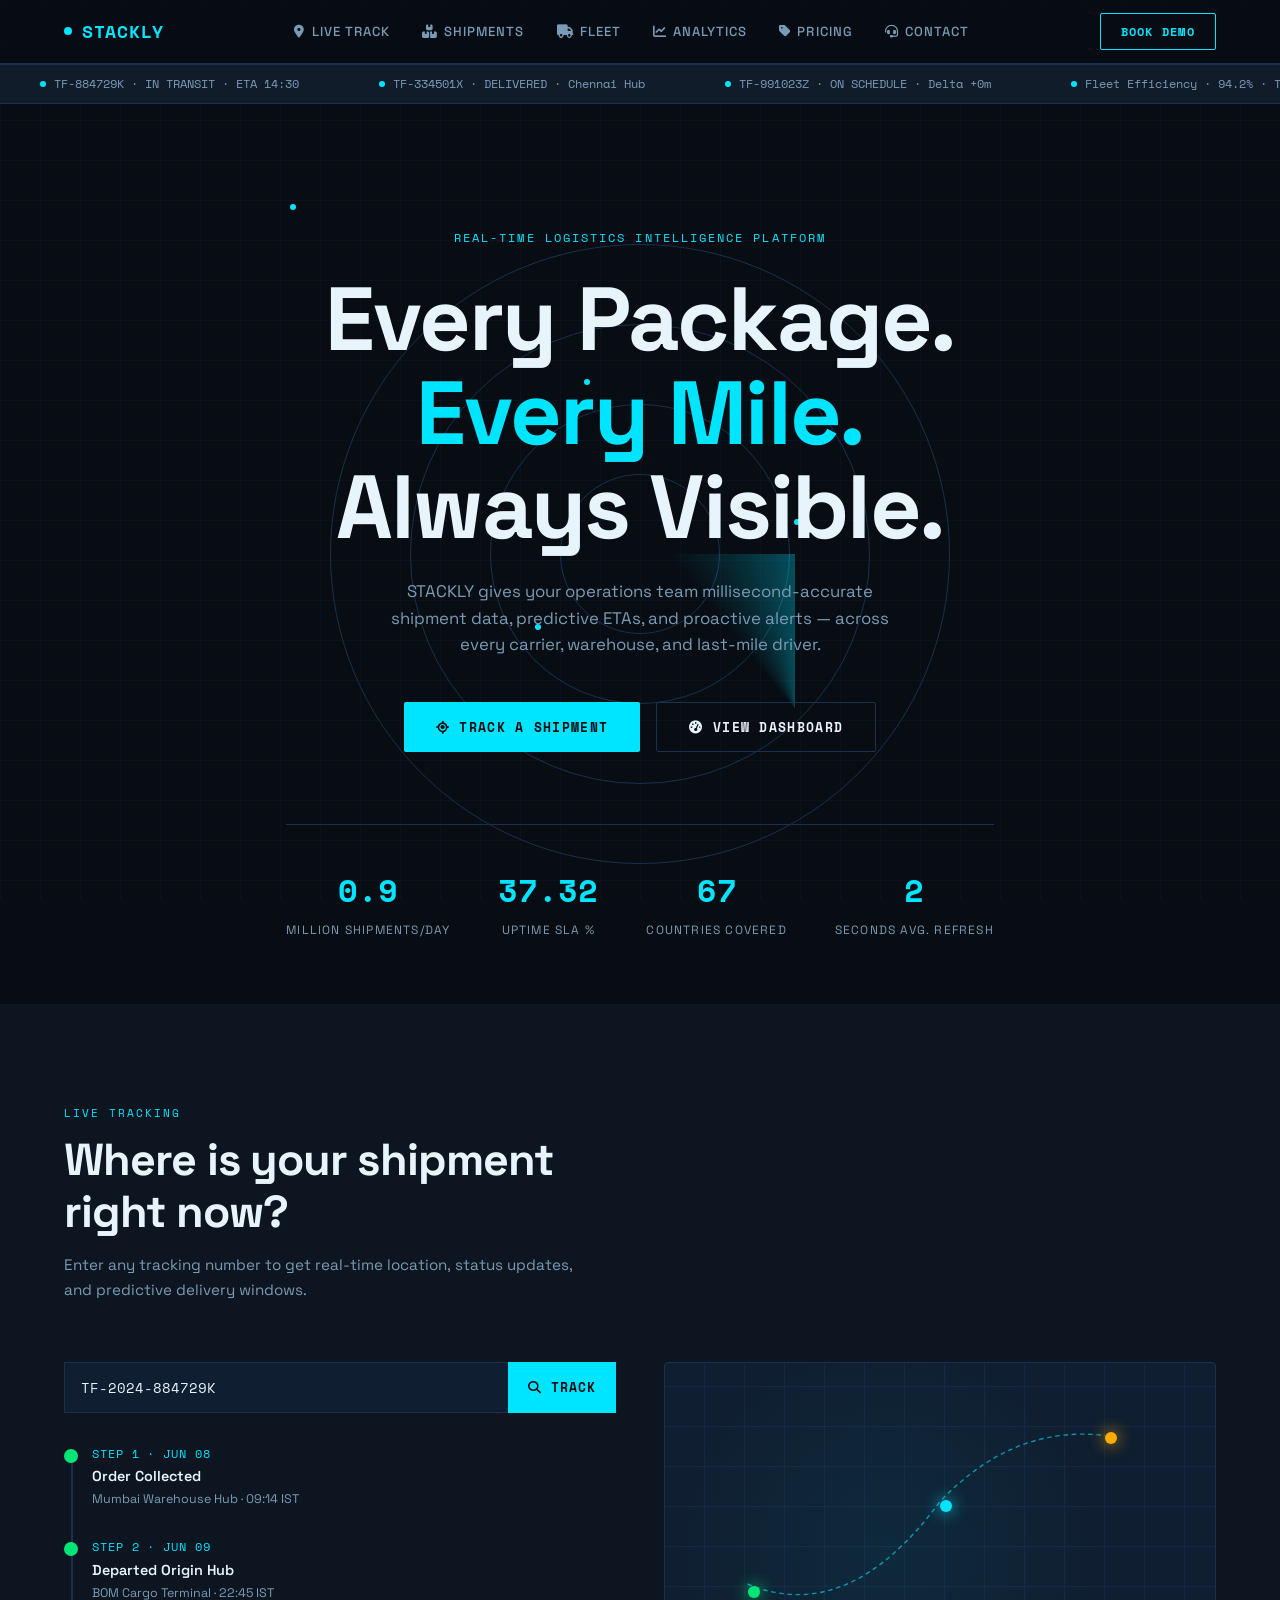
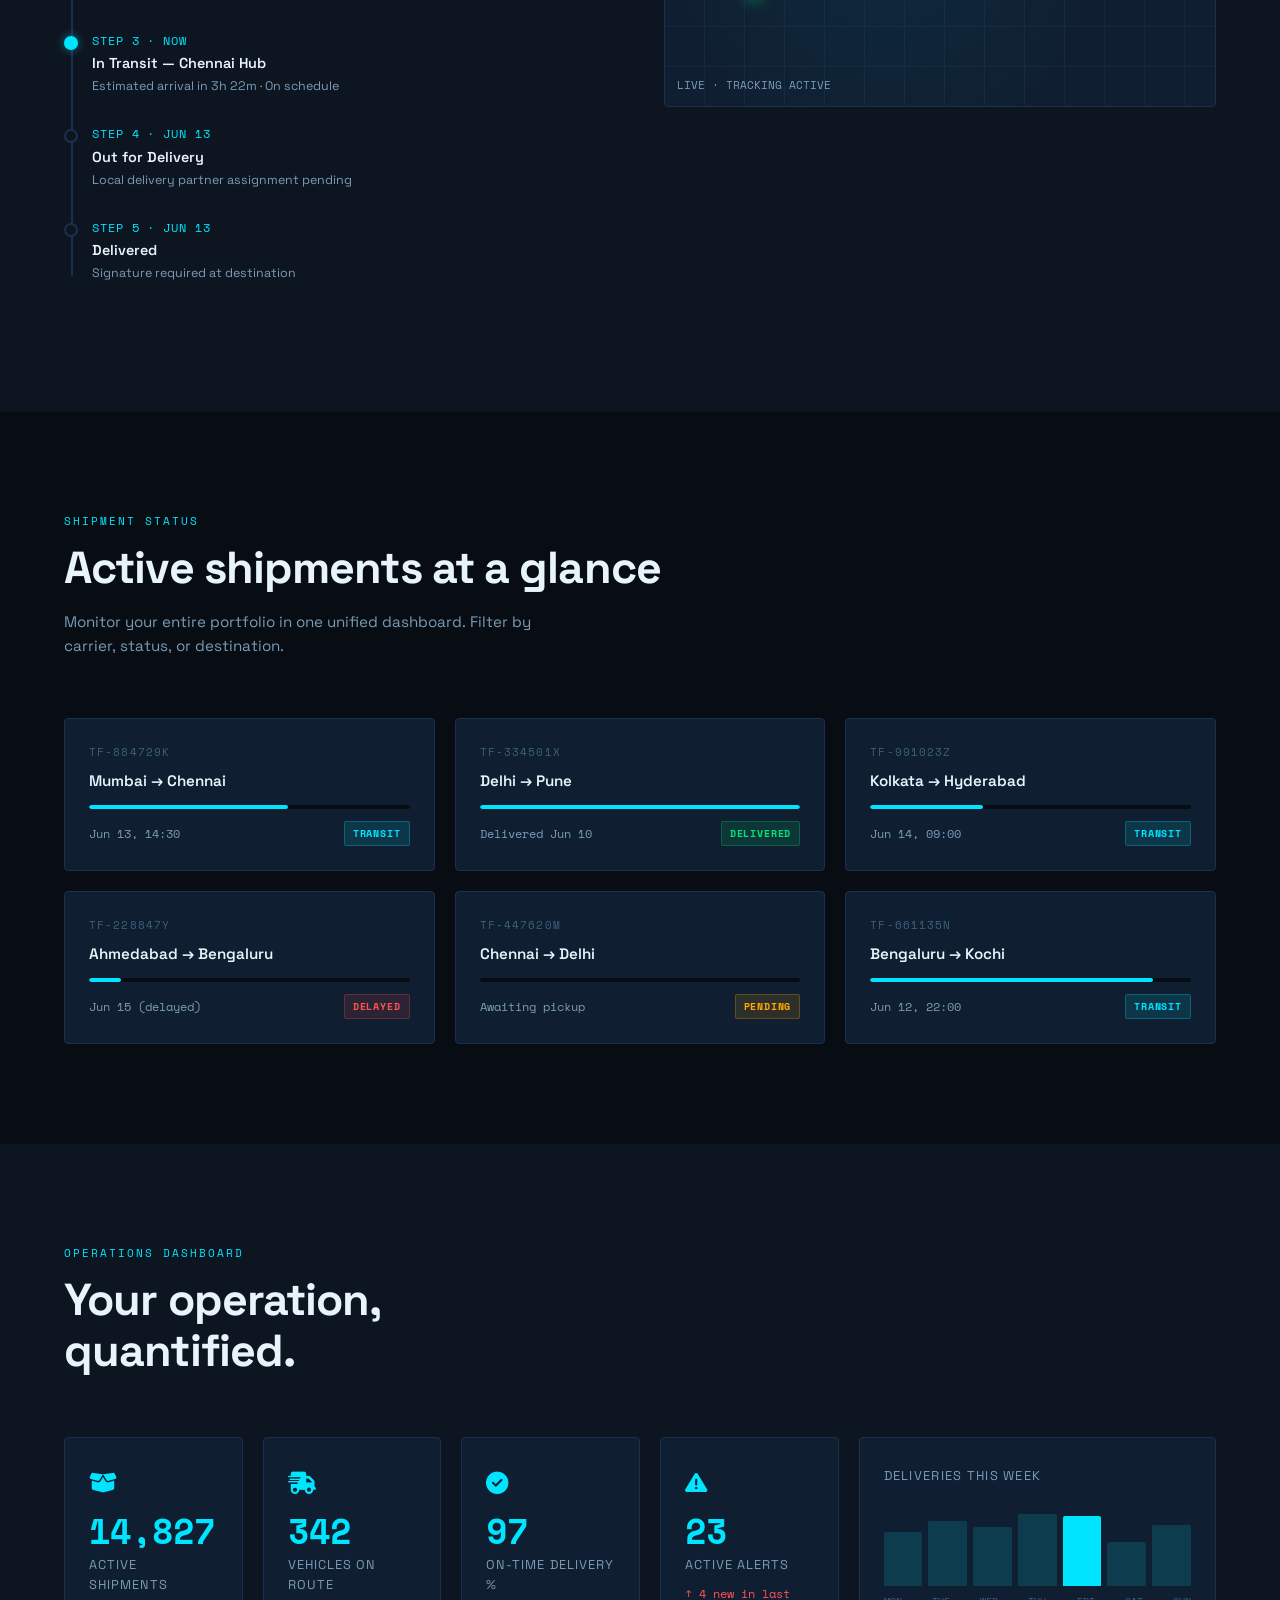
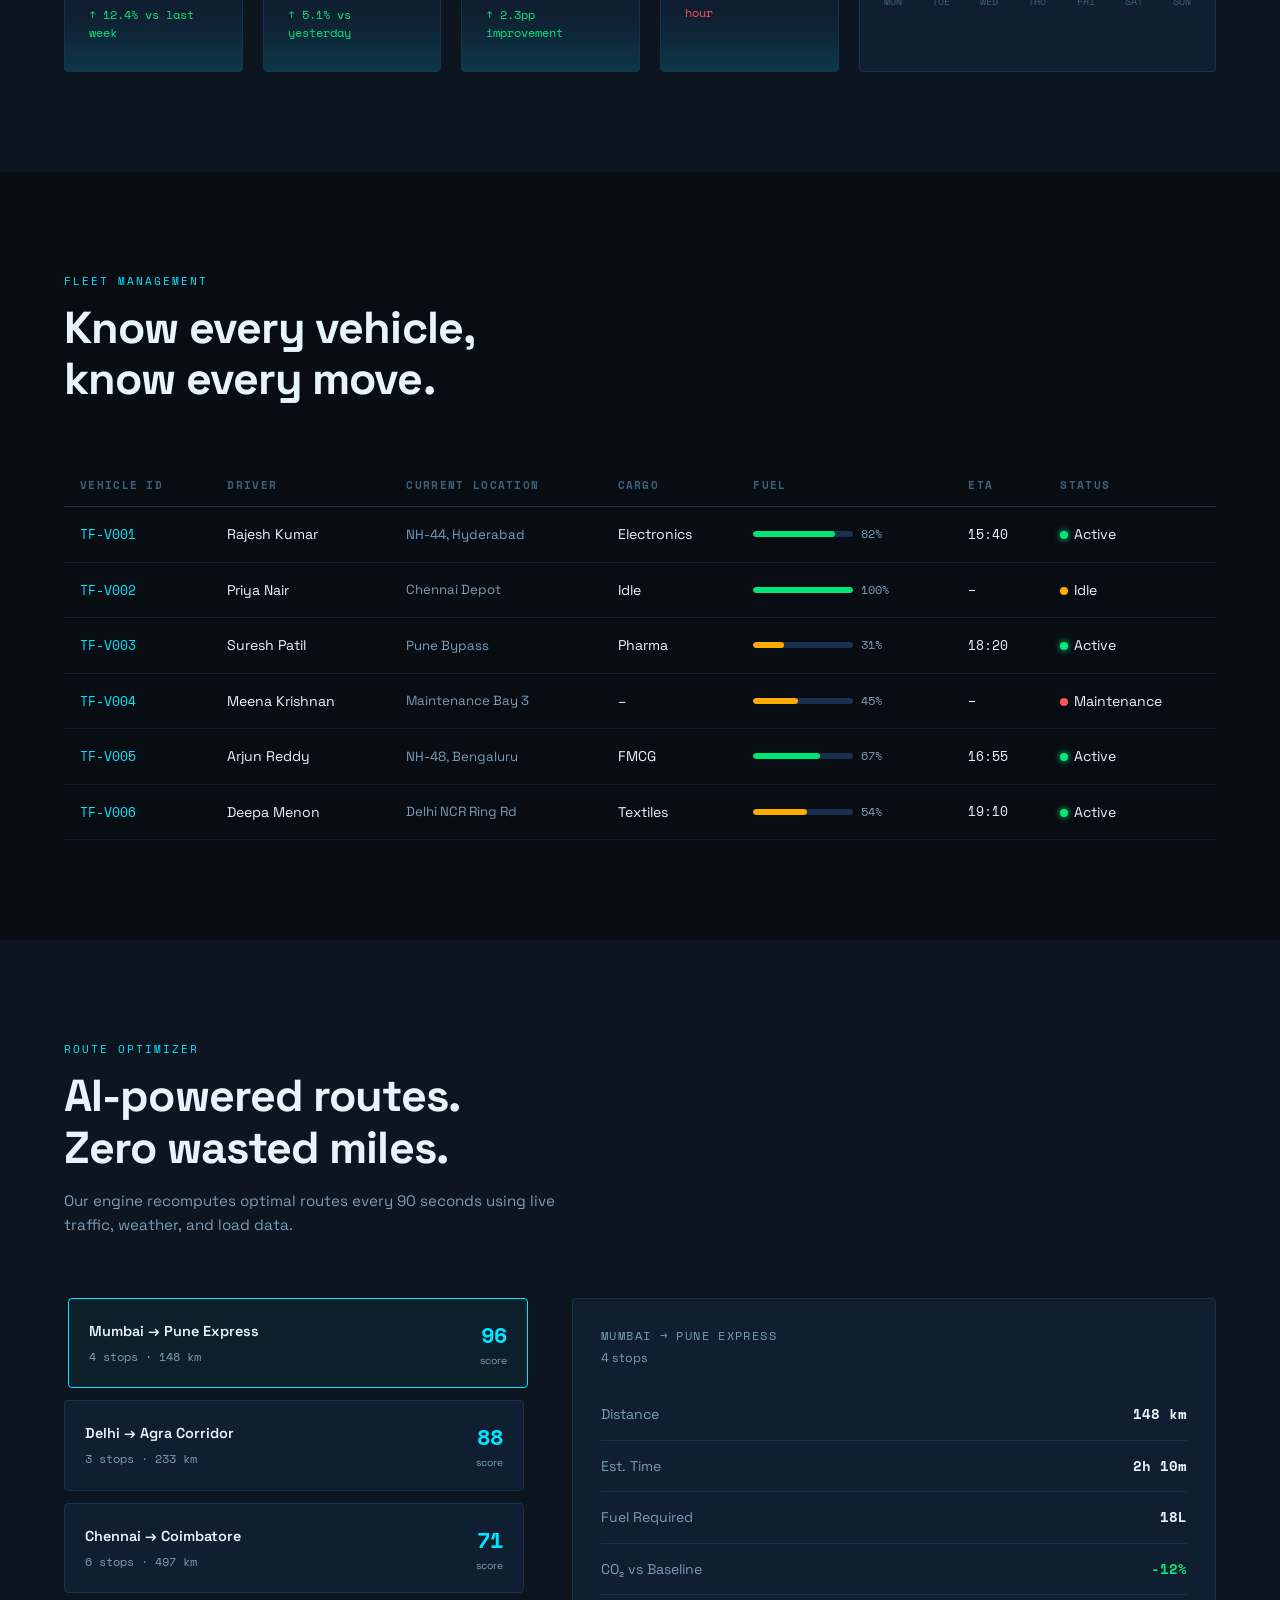
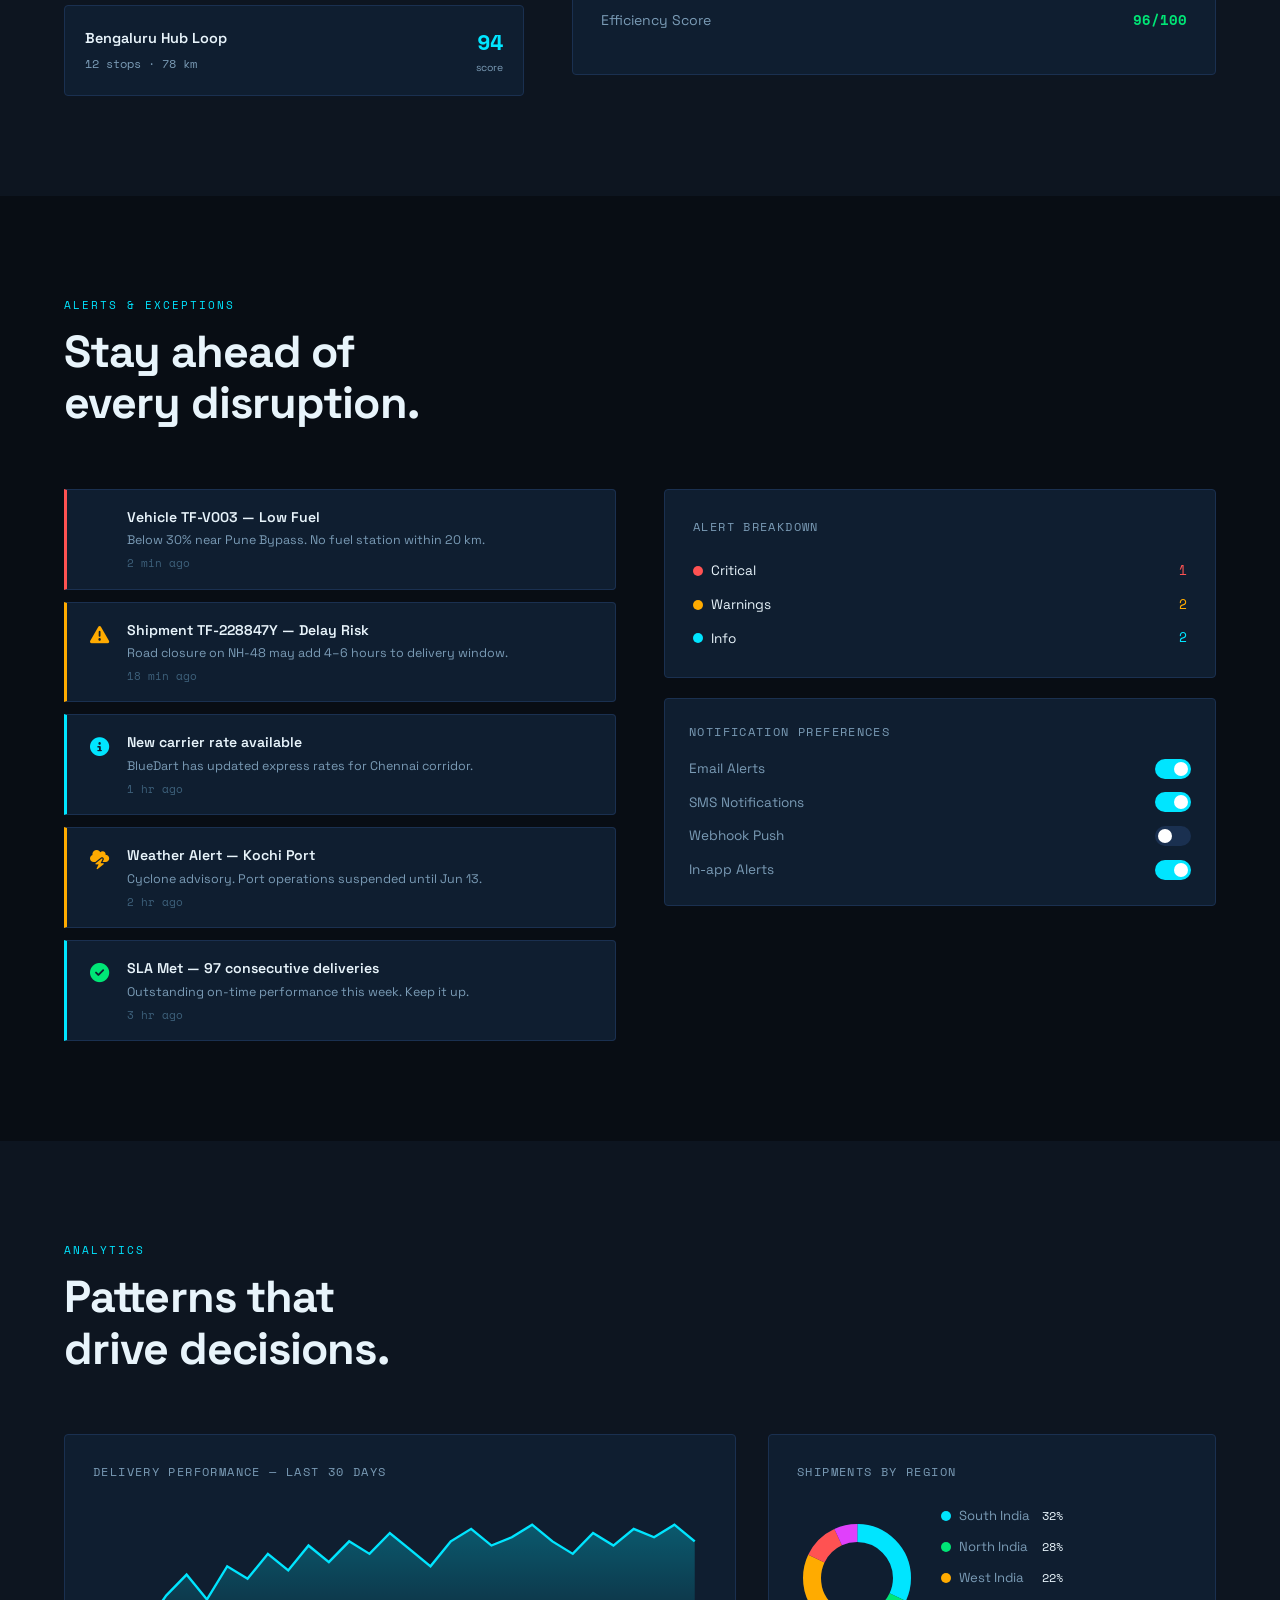
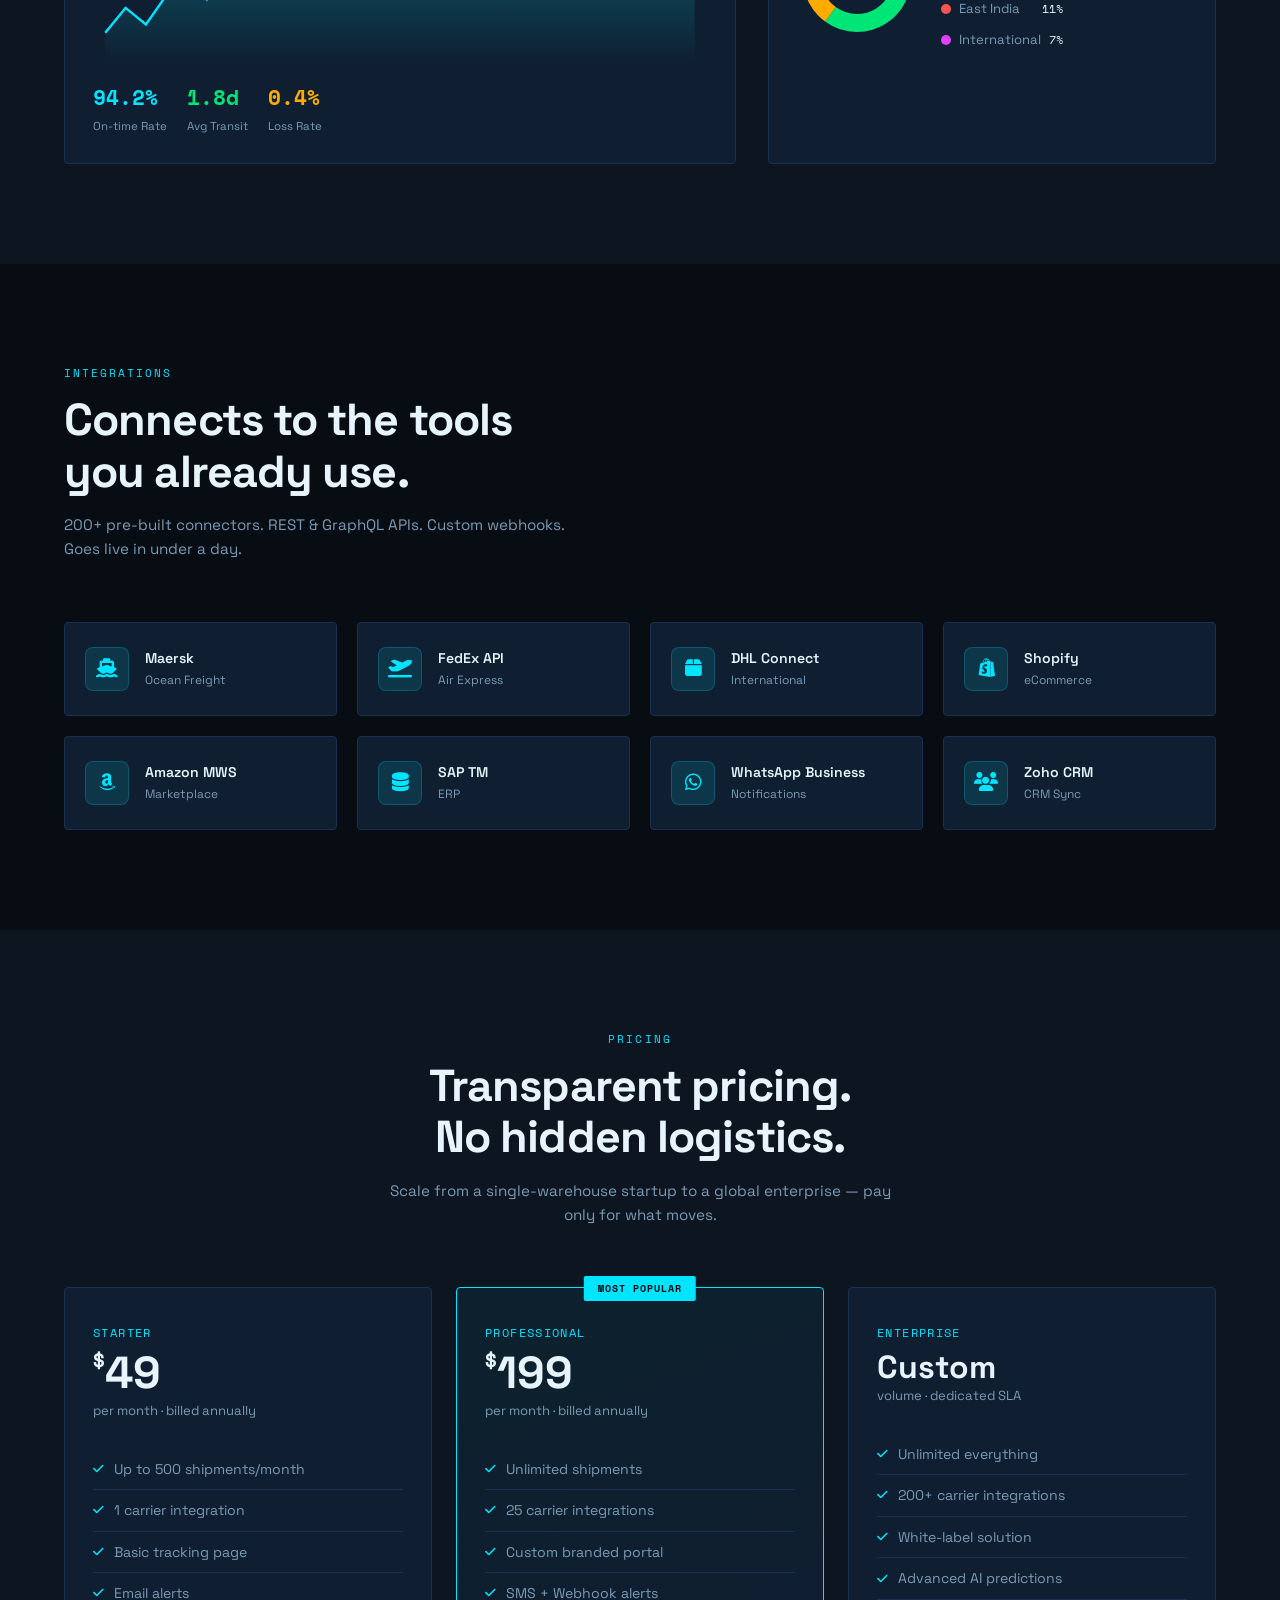
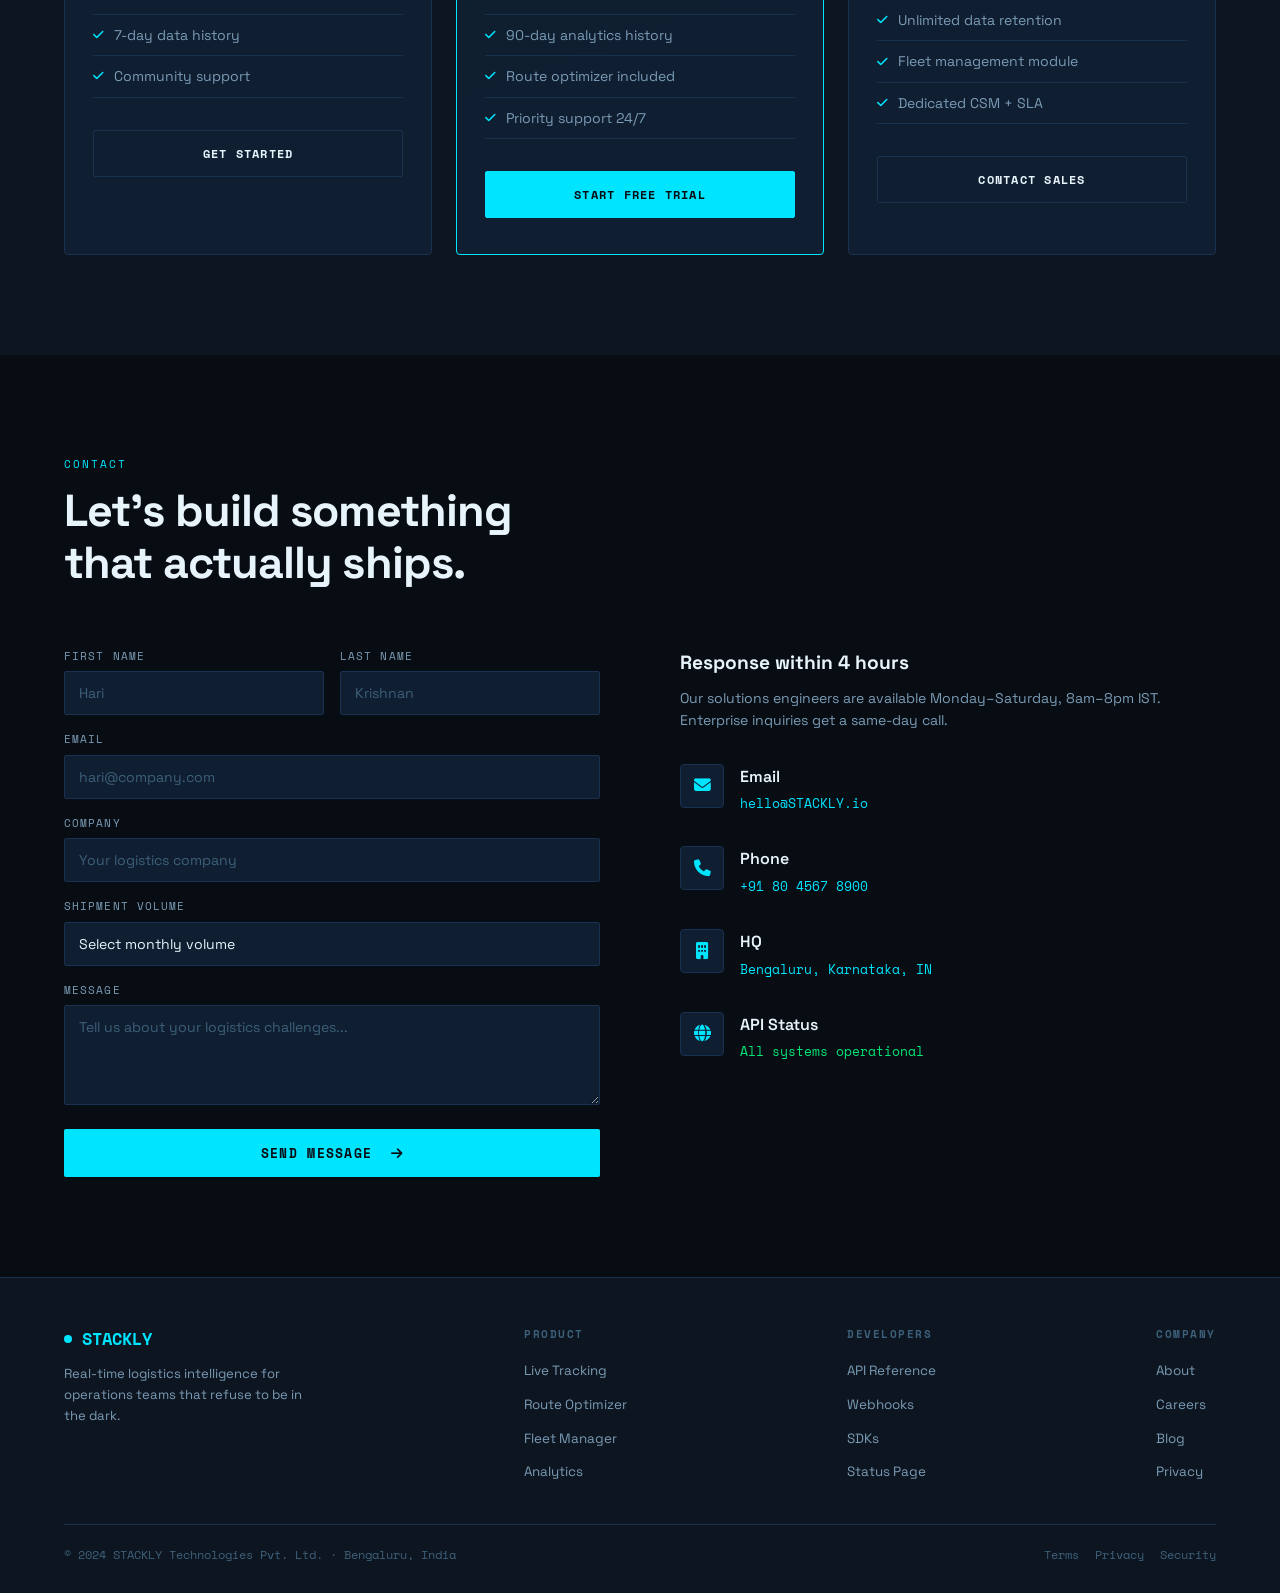
==== commit 2729e459: "NAME CHANGED" ====
--- a/index.html
+++ b/index.html
@@ -3,7 +3,7 @@
 <head>
   <meta charset="UTF-8" />
   <meta name="viewport" content="width=device-width, initial-scale=1.0"/>
-  <title>TrackFlow — Logistics Intelligence</title>
+  <title>STACKLY — Logistics Intelligence</title>
   <link href="https://fonts.googleapis.com/css2?family=Space+Grotesk:wght@300;400;500;600;700&family=Space+Mono:wght@400;700&display=swap" rel="stylesheet"/>
   <link rel="stylesheet" href="https://cdnjs.cloudflare.com/ajax/libs/font-awesome/6.5.0/css/all.min.css"/>
   <style>
@@ -784,7 +784,7 @@
 <nav class="nav" id="mainNav">
   <div class="nav-logo">
     <div class="nav-logo-dot"></div>
-    TRACKFLOW
+    STACKLY
   </div>
   <div class="nav-links">
     <a href="#tracking"><i class="fa-solid fa-location-dot"></i> Live Track</a>
@@ -837,7 +837,7 @@
     Every Package.<br><span class="accent">Every Mile.</span><br>Always Visible.
   </h1>
   <p class="hero-sub reveal reveal-delay-2">
-    TrackFlow gives your operations team millisecond-accurate shipment data, predictive ETAs, and proactive alerts — across every carrier, warehouse, and last-mile driver.
+    STACKLY gives your operations team millisecond-accurate shipment data, predictive ETAs, and proactive alerts — across every carrier, warehouse, and last-mile driver.
   </p>
   <div class="hero-actions reveal reveal-delay-3">
     <button class="btn-primary" onclick="document.getElementById('tracking').scrollIntoView({behavior:'smooth'})"><i class="fa-solid fa-location-crosshairs"></i> Track a Shipment</button>
@@ -1199,7 +1199,7 @@
         <div class="contact-icon"><i class="fa-solid fa-envelope"></i></div>
         <div>
           <div class="contact-item-title">Email</div>
-          <div class="contact-item-val">hello@trackflow.io</div>
+          <div class="contact-item-val">hello@STACKLY.io</div>
         </div>
       </div>
       <div class="contact-item">
@@ -1233,7 +1233,7 @@
     <div>
       <div class="footer-brand">
         <div style="width:8px;height:8px;background:var(--cyan);border-radius:50%;"></div>
-        TRACKFLOW
+        STACKLY
       </div>
       <p class="footer-desc">Real-time logistics intelligence for operations teams that refuse to be in the dark.</p>
     </div>
@@ -1266,7 +1266,7 @@
     </div>
   </div>
   <div class="footer-bottom">
-    <div class="footer-copy">© 2024 TrackFlow Technologies Pvt. Ltd. · Bengaluru, India</div>
+    <div class="footer-copy">© 2024 STACKLY Technologies Pvt. Ltd. · Bengaluru, India</div>
     <div style="display:flex;gap:16px;">
       <a href="#" style="font-size:.78rem;color:var(--text-3);font-family:var(--mono);">Terms</a>
       <a href="#" style="font-size:.78rem;color:var(--text-3);font-family:var(--mono);">Privacy</a>
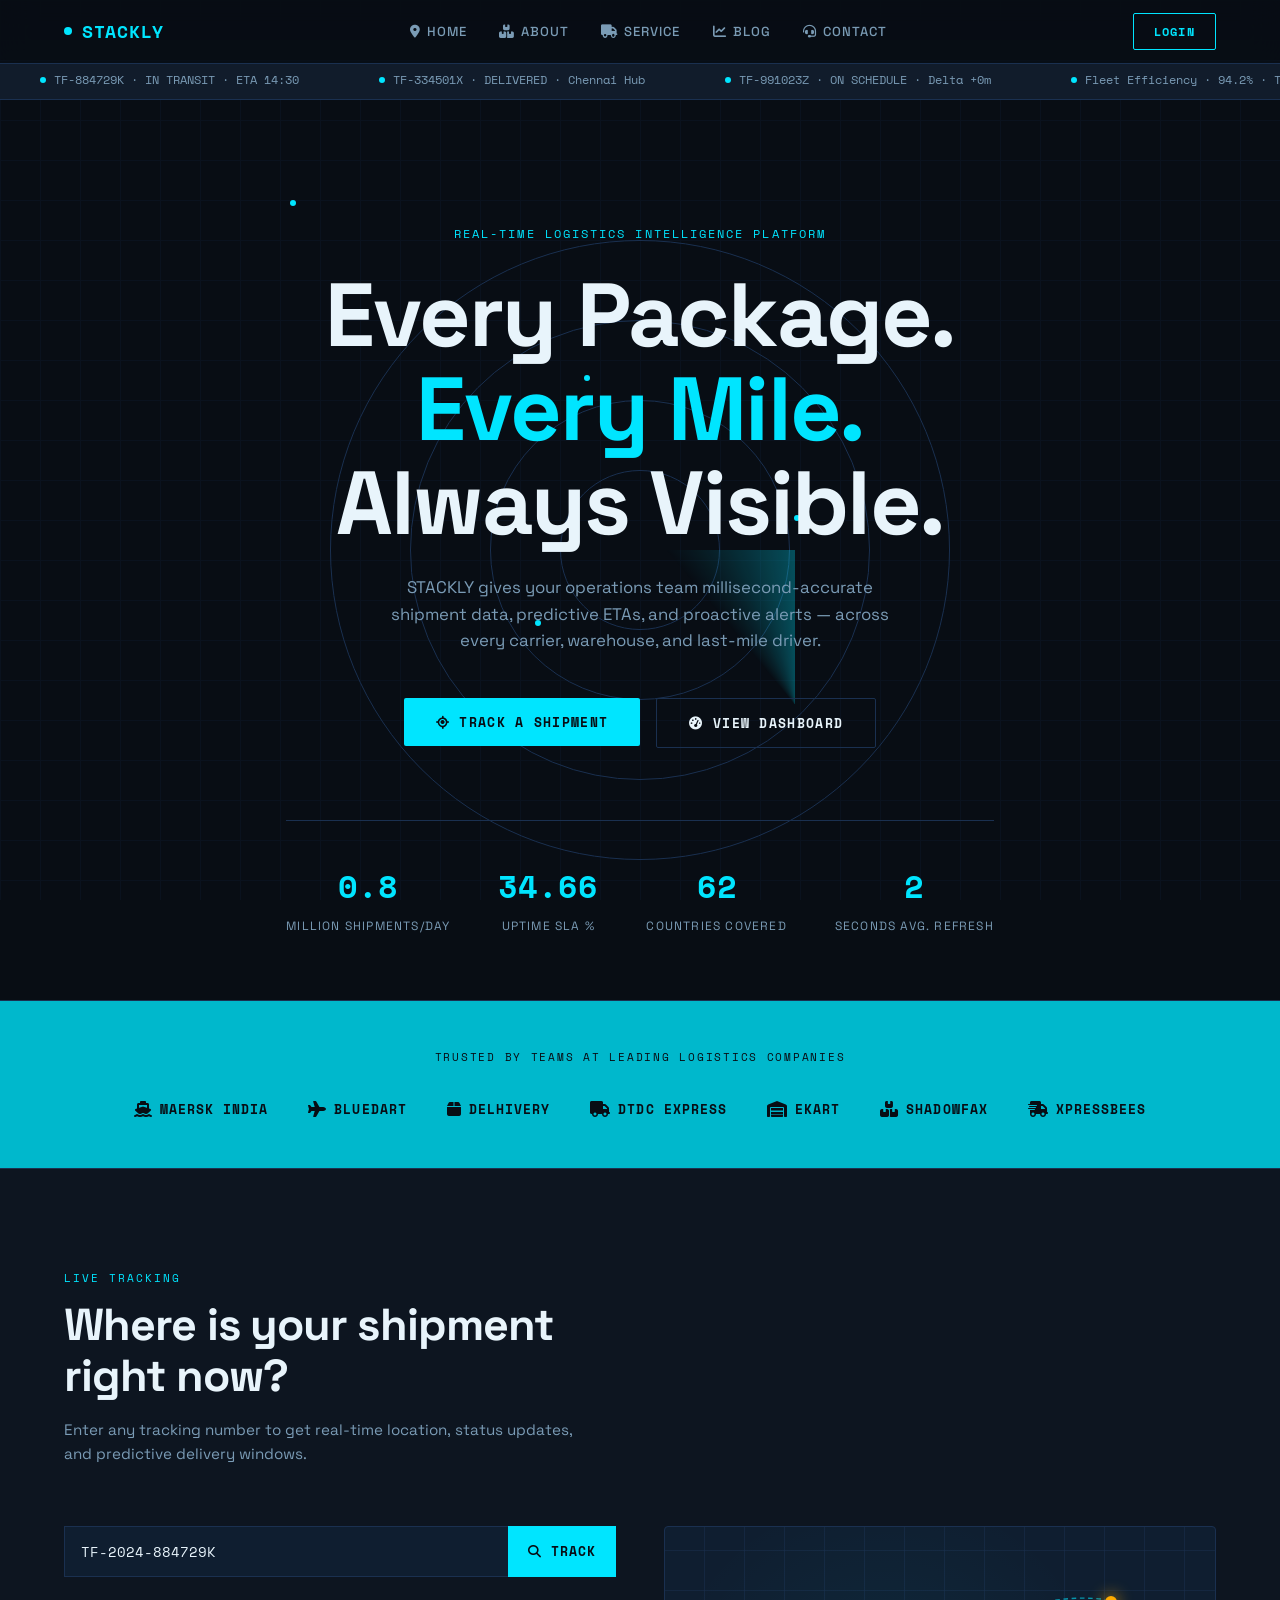
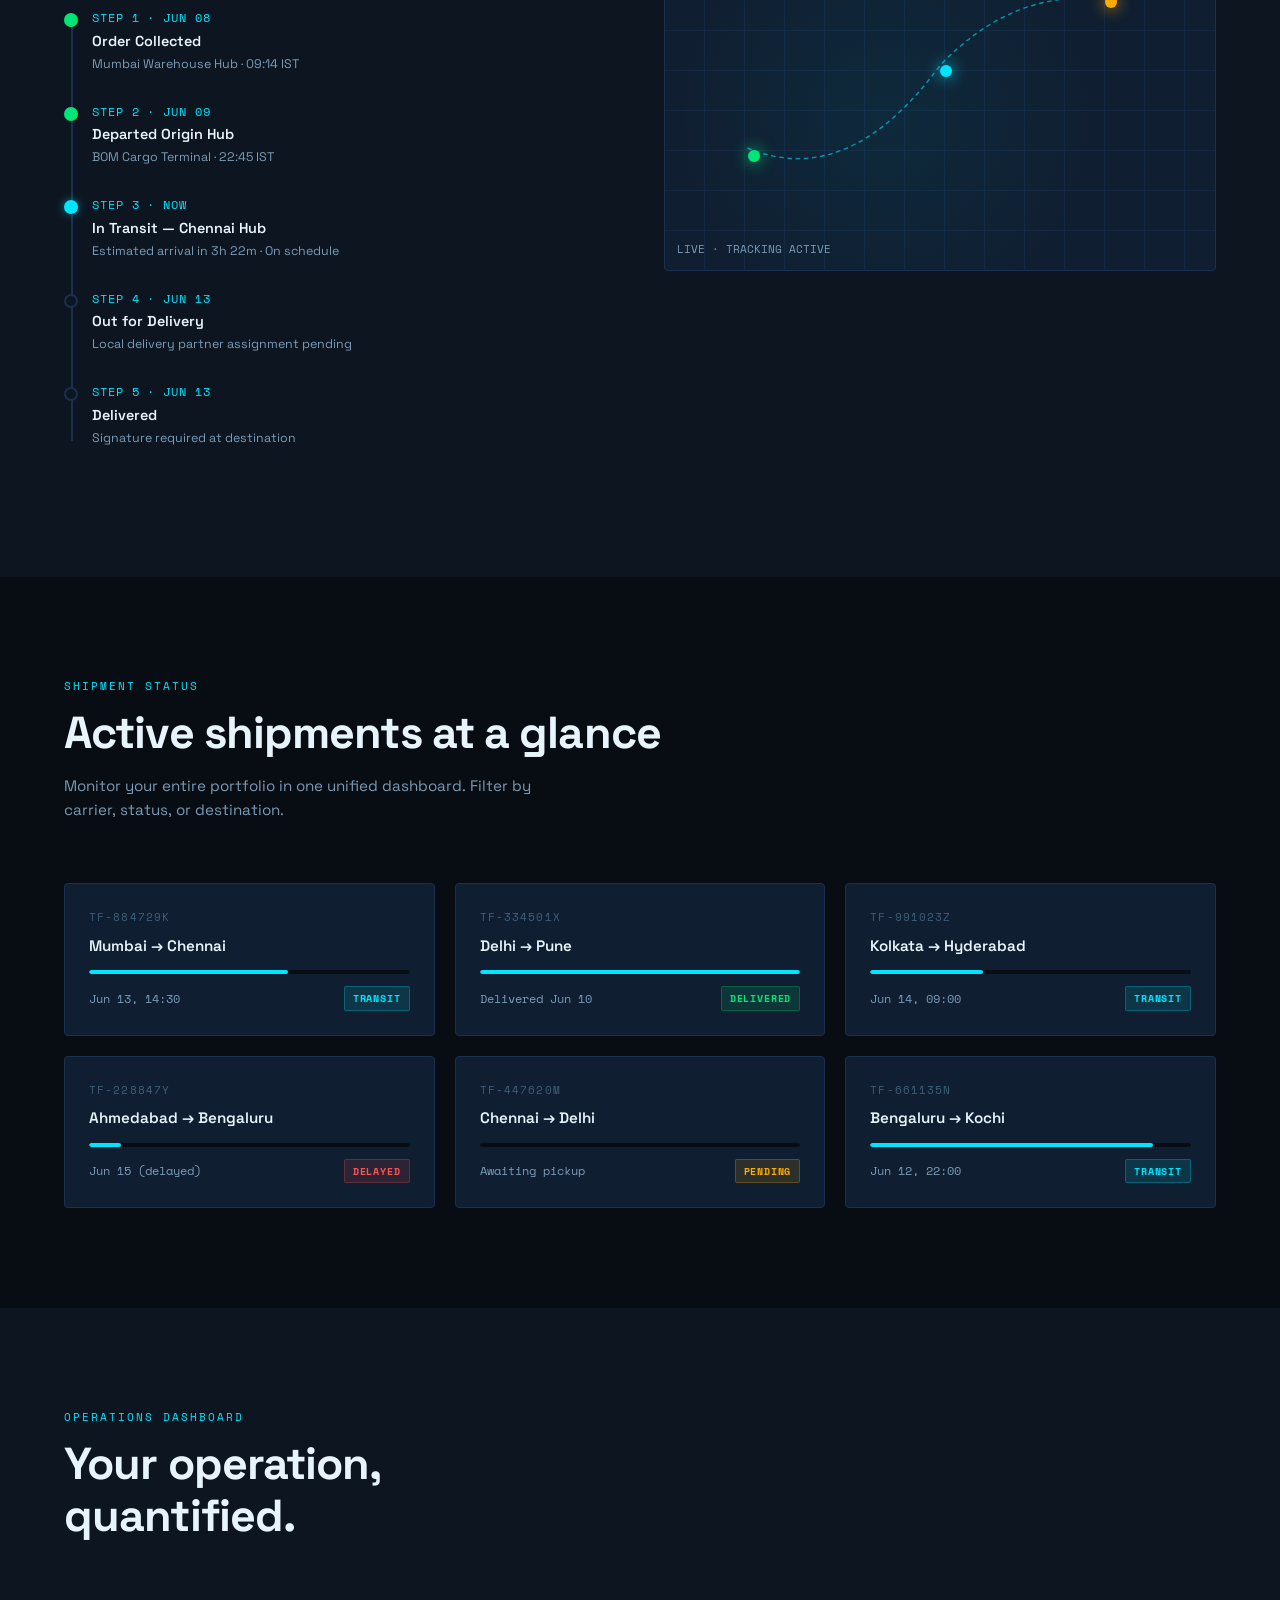
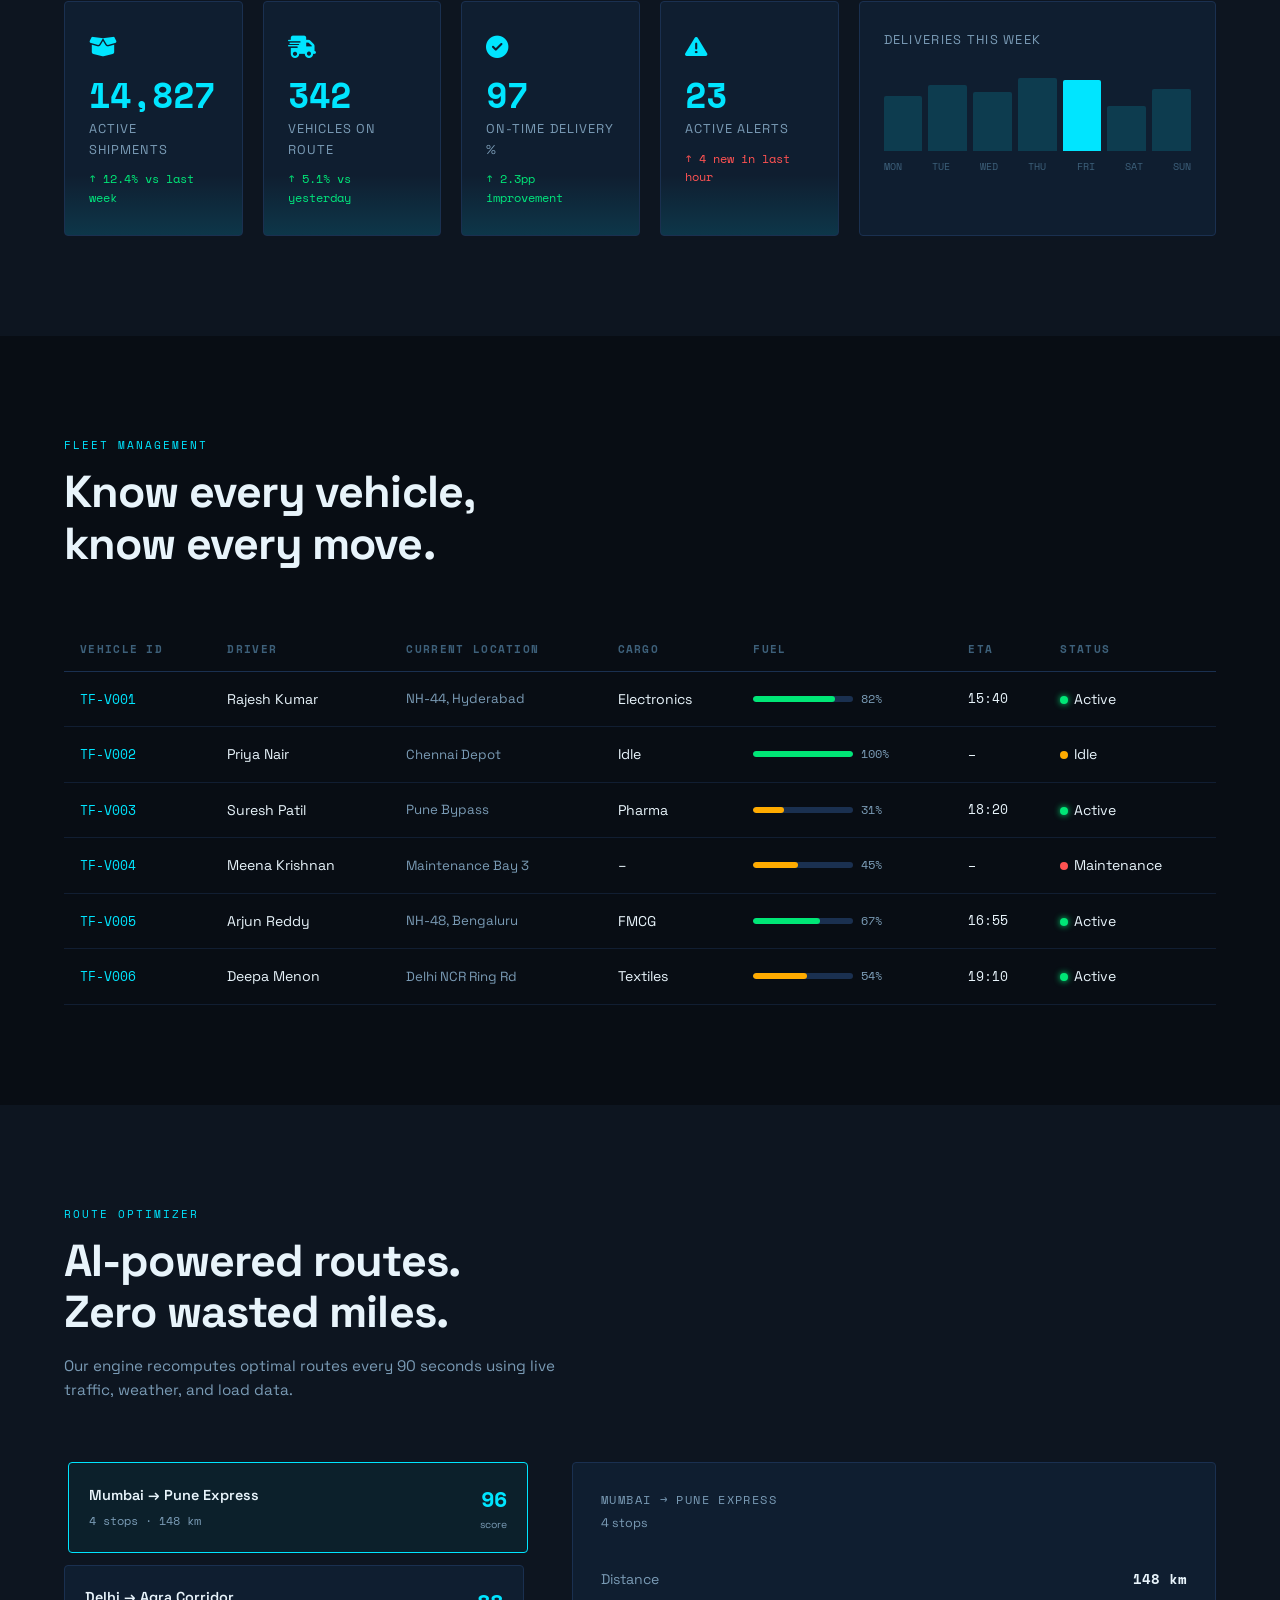
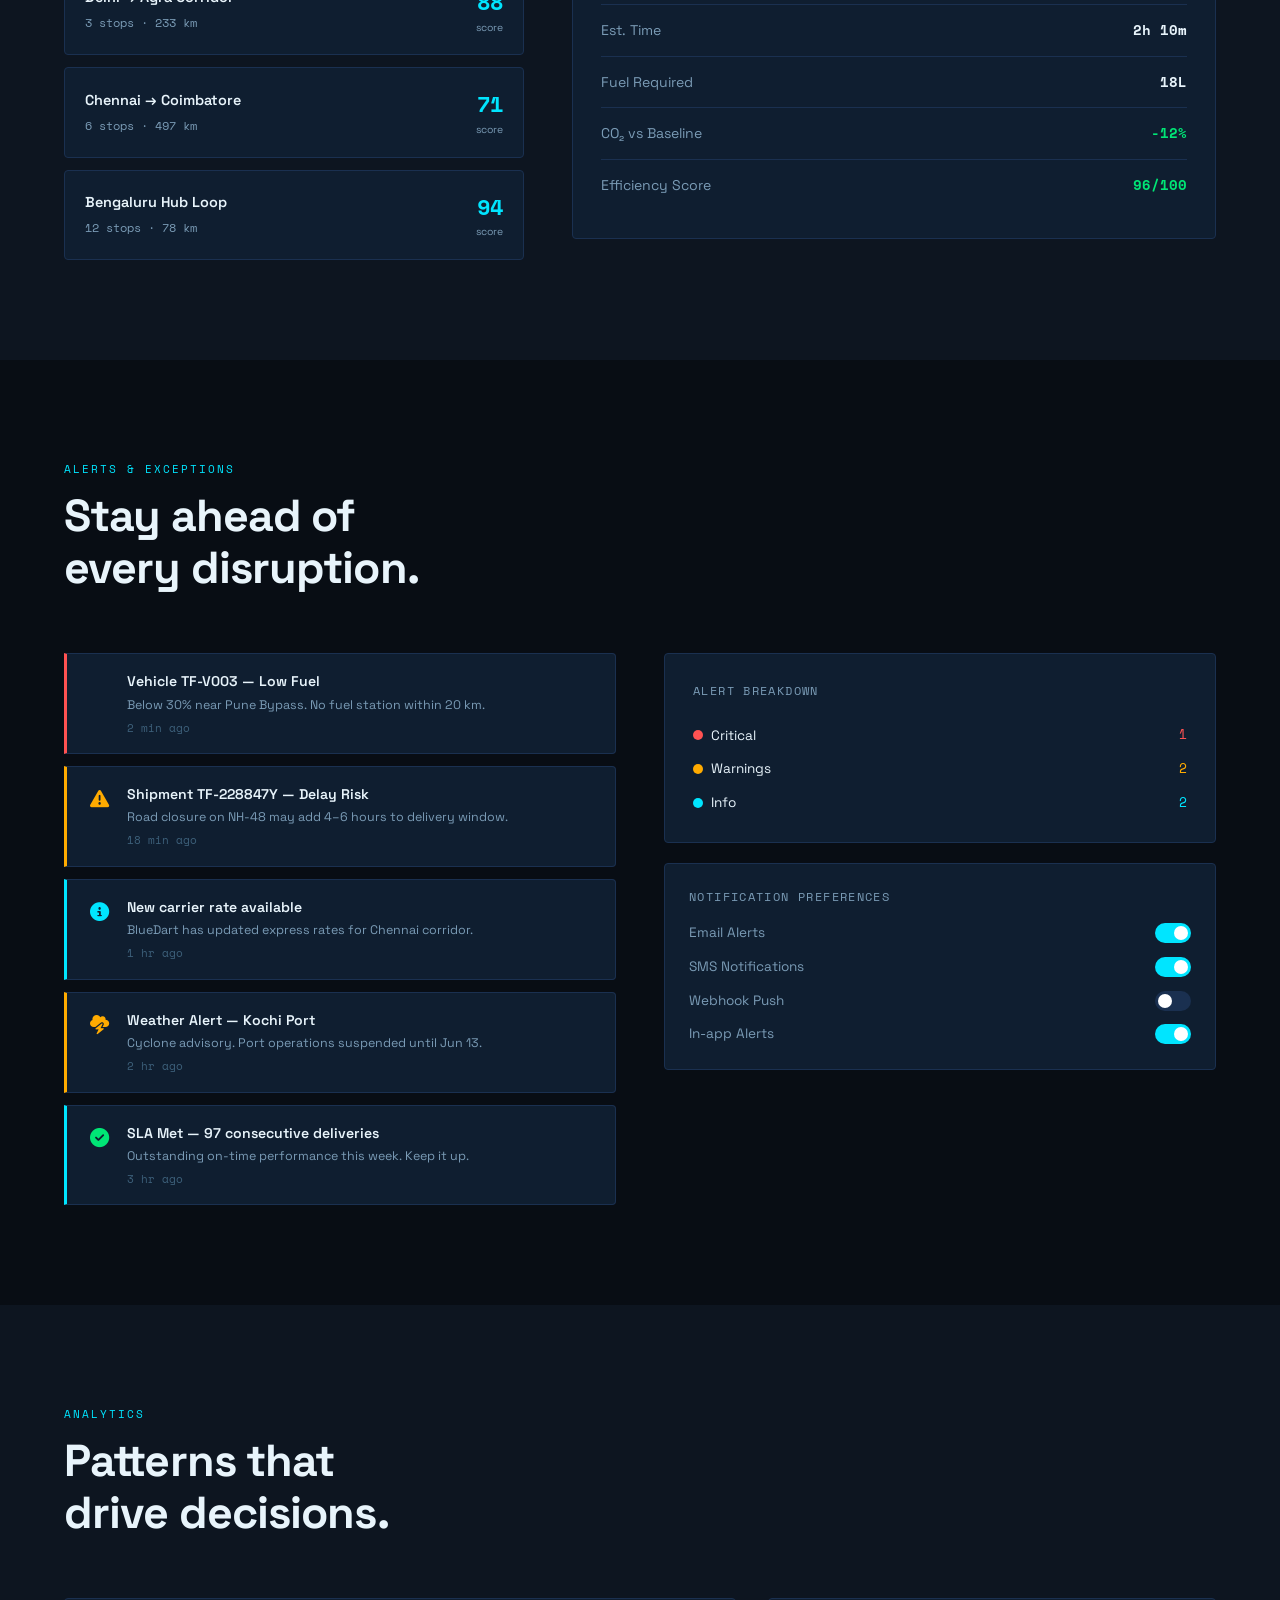
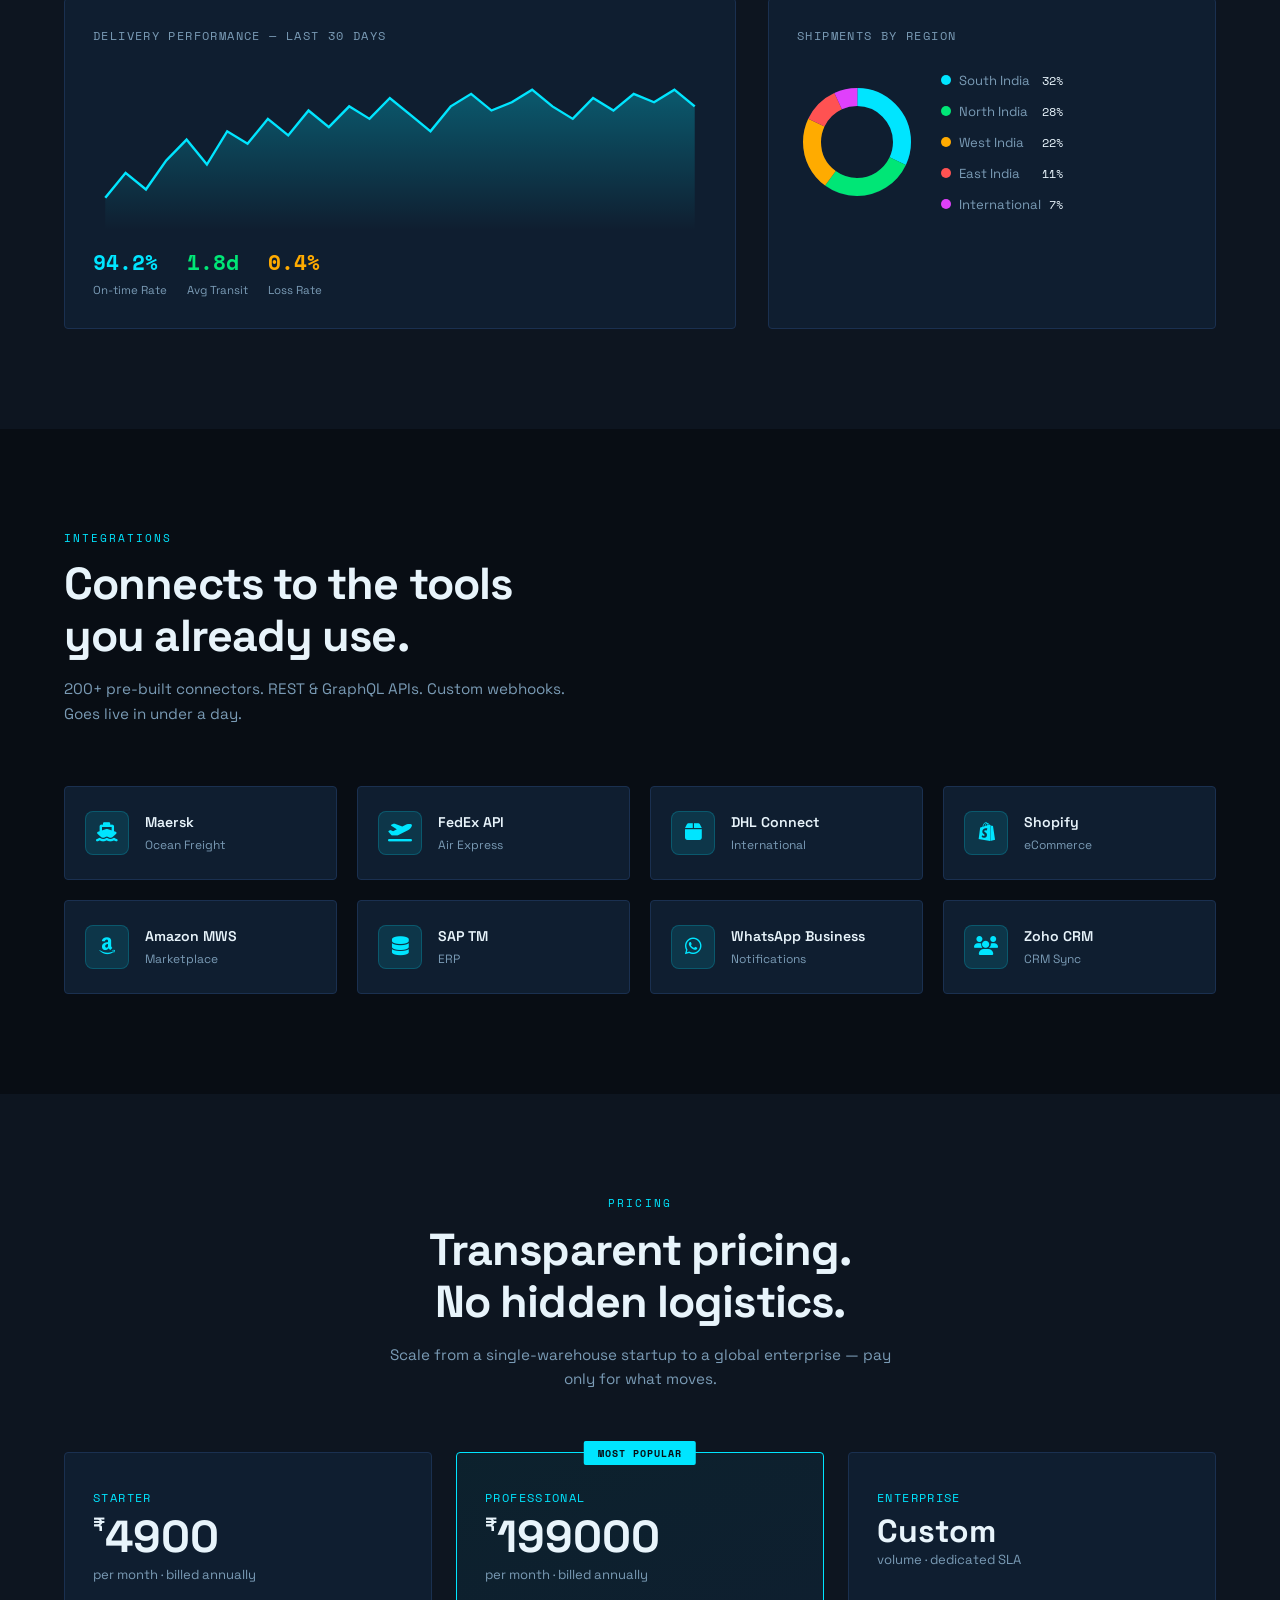
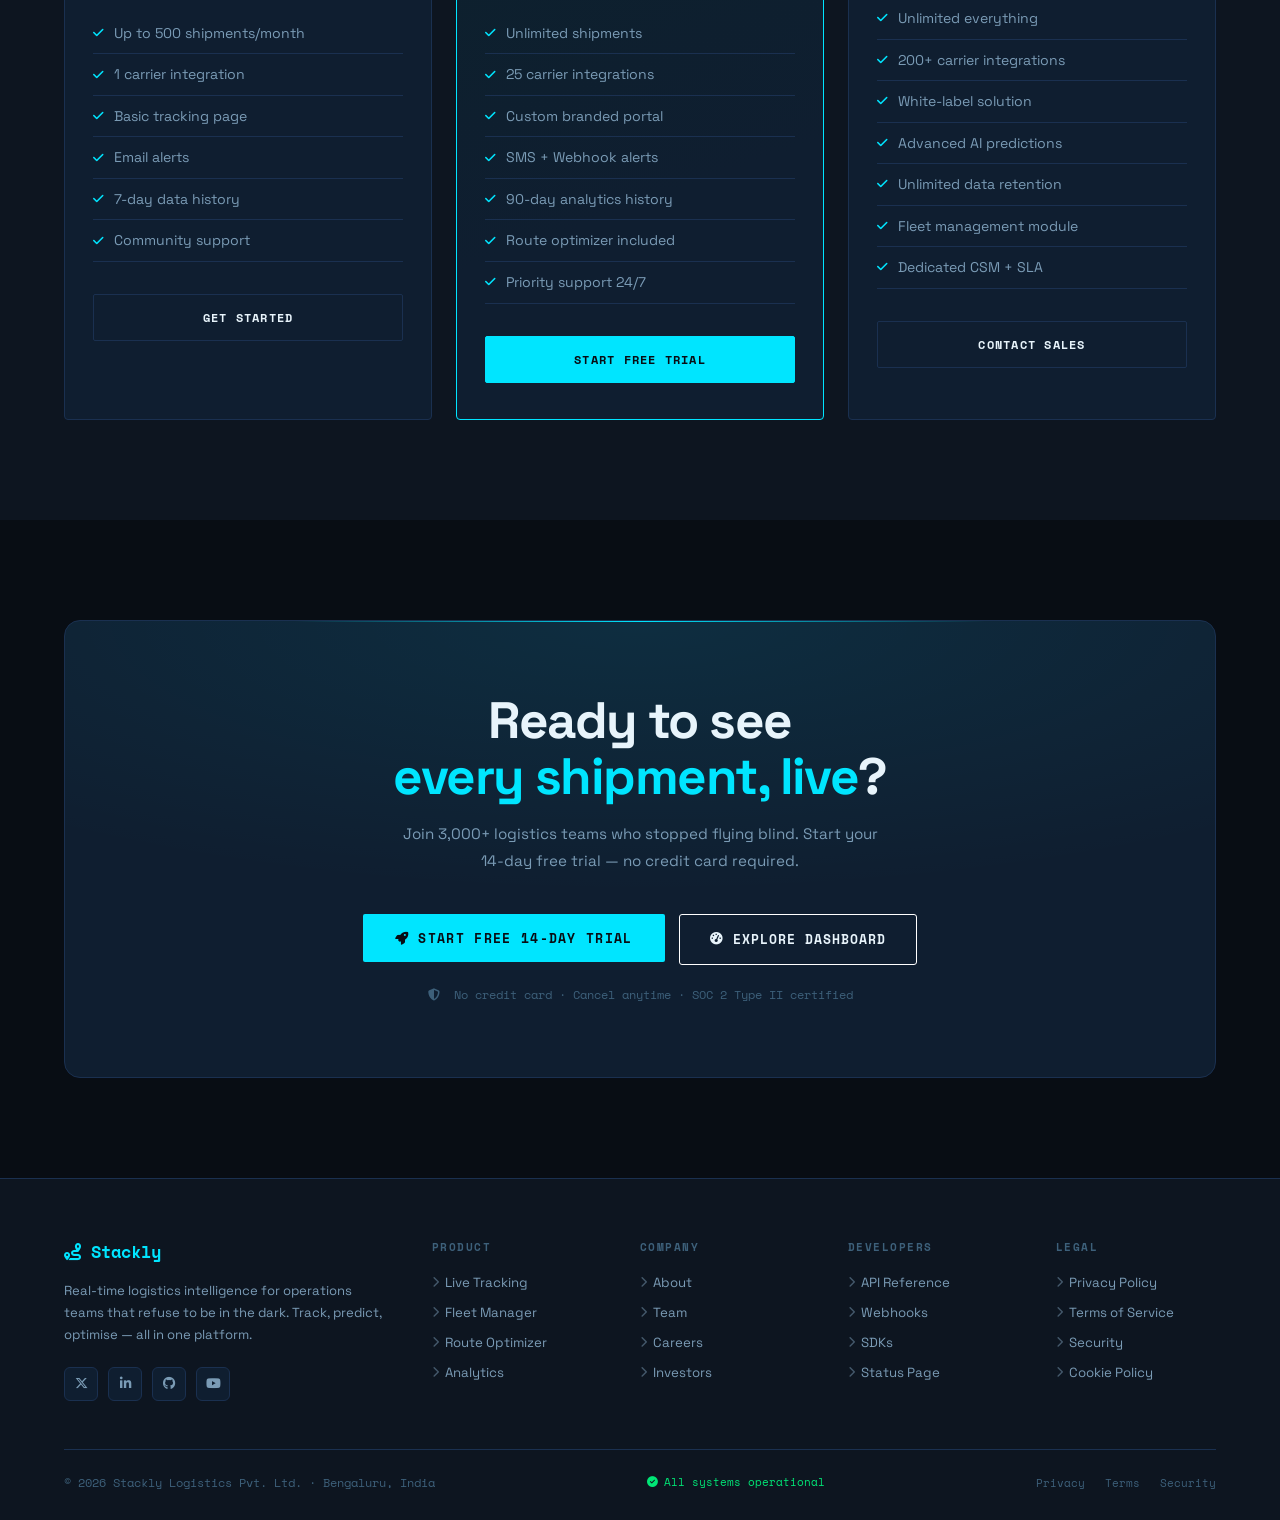
==== commit 62b54eff: "50% completed" ====
--- a/index.html
+++ b/index.html
@@ -6,777 +6,7 @@
   <title>STACKLY — Logistics Intelligence</title>
   <link href="https://fonts.googleapis.com/css2?family=Space+Grotesk:wght@300;400;500;600;700&family=Space+Mono:wght@400;700&display=swap" rel="stylesheet"/>
   <link rel="stylesheet" href="https://cdnjs.cloudflare.com/ajax/libs/font-awesome/6.5.0/css/all.min.css"/>
-  <style>
-    /* ── TOKENS ──────────────────────────────────────────── */
-    :root {
-      --bg:         #080d14;
-      --bg-2:       #0d1520;
-      --bg-3:       #111c2b;
-      --surface:    #0f1e30;
-      --border:     #1a3050;
-      --cyan:       #00e5ff;
-      --cyan-dim:   #00b8cc;
-      --cyan-glow:  rgba(0,229,255,0.12);
-      --amber:      #ffab00;
-      --green:      #00e676;
-      --red:        #ff5252;
-      --text-1:     #e8f4fb;
-      --text-2:     #7a9bb5;
-      --text-3:     #3d607a;
-      --mono:       'Space Mono', monospace;
-      --sans:       'Space Grotesk', sans-serif;
-      --ease:       cubic-bezier(.25,.46,.45,.94);
-    }
-
-    /* ── RESET ───────────────────────────────────────────── */
-    *, *::before, *::after { box-sizing: border-box; margin: 0; padding: 0; }
-    html { scroll-behavior: smooth; }
-    body {
-      font-family: var(--sans);
-      background: var(--bg);
-      color: var(--text-1);
-      line-height: 1.6;
-      overflow-x: hidden;
-    }
-    a { color: inherit; text-decoration: none; }
-    img { display: block; max-width: 100%; }
-
-    /* ── SCROLLBAR ───────────────────────────────────────── */
-    ::-webkit-scrollbar { width: 4px; }
-    ::-webkit-scrollbar-track { background: var(--bg); }
-    ::-webkit-scrollbar-thumb { background: var(--cyan-dim); border-radius: 2px; }
-
-    /* ── GRID NOISE OVERLAY ──────────────────────────────── */
-    body::before {
-      content: '';
-      position: fixed; inset: 0;
-      background-image:
-        linear-gradient(var(--border) 1px, transparent 1px),
-        linear-gradient(90deg, var(--border) 1px, transparent 1px);
-      background-size: 40px 40px;
-      opacity: 0.18;
-      pointer-events: none;
-      z-index: 0;
-    }
-
-    /* ── NAVIGATION ──────────────────────────────────────── */
-    .nav {
-      position: fixed; top: 0; left: 0; right: 0; z-index: 100;
-      display: flex; align-items: center; justify-content: space-between;
-      padding: 0 5%;
-      height: 64px;
-      background: rgba(8,13,20,0.85);
-      backdrop-filter: blur(16px);
-      border-bottom: 1px solid var(--border);
-      transition: background .3s var(--ease);
-    }
-    .nav-logo {
-      display: flex; align-items: center; gap: 10px;
-      font-family: var(--mono); font-size: 1.1rem; font-weight: 700;
-      color: var(--cyan);
-      letter-spacing: .04em;
-    }
-    .nav-logo-dot {
-      width: 8px; height: 8px;
-      background: var(--cyan);
-      border-radius: 50%;
-      animation: pulse-dot 2s infinite;
-    }
-    @keyframes pulse-dot {
-      0%,100% { box-shadow: 0 0 0 0 rgba(0,229,255,.5); }
-      50%      { box-shadow: 0 0 0 6px rgba(0,229,255,0); }
-    }
-    .nav-links { display: flex; gap: 32px; }
-    .nav-links a {
-      font-size: .82rem; font-weight: 500; letter-spacing: .08em;
-      text-transform: uppercase; color: var(--text-2);
-      transition: color .2s; display: flex; align-items: center; gap: 6px;
-    }
-    .nav-links a:hover { color: var(--cyan); }
-    .nav-cta {
-      background: transparent;
-      border: 1px solid var(--cyan);
-      color: var(--cyan);
-      font-family: var(--mono); font-size: .78rem; font-weight: 700;
-      letter-spacing: .1em; text-transform: uppercase;
-      padding: 8px 20px; border-radius: 2px;
-      cursor: pointer; transition: all .25s var(--ease);
-    }
-    .nav-cta:hover { background: var(--cyan); color: var(--bg); }
-    .hamburger { display: none; flex-direction: column; gap: 5px; cursor: pointer; padding: 4px; }
-    .hamburger span { display: block; width: 24px; height: 2px; background: var(--text-1); border-radius: 2px; transition: all .3s; }
-
-    /* ── HERO ────────────────────────────────────────────── */
-    #hero {
-      position: relative; min-height: 100vh;
-      display: flex; flex-direction: column;
-      align-items: center; justify-content: center;
-      text-align: center; padding: 120px 5% 60px;
-      overflow: hidden;
-    }
-    .hero-radar {
-      position: absolute; top: 50%; left: 50%; transform: translate(-50%,-50%);
-      width: 700px; height: 700px; pointer-events: none;
-    }
-    .radar-ring {
-      position: absolute; top: 50%; left: 50%;
-      transform: translate(-50%,-50%);
-      border-radius: 50%; border: 1px solid var(--border);
-    }
-    .radar-ring:nth-child(1) { width: 160px; height: 160px; }
-    .radar-ring:nth-child(2) { width: 300px; height: 300px; }
-    .radar-ring:nth-child(3) { width: 460px; height: 460px; }
-    .radar-ring:nth-child(4) { width: 620px; height: 620px; }
-    .radar-sweep {
-      position: absolute; top: 50%; left: 50%;
-      width: 310px; height: 310px;
-      transform-origin: 0 0;
-      background: conic-gradient(from 0deg, transparent 320deg, rgba(0,229,255,.3) 360deg);
-      border-radius: 0 50% 50% 0 / 0 50% 50% 0;
-      animation: sweep 4s linear infinite;
-    }
-    @keyframes sweep { to { transform: rotate(360deg); } }
-    .radar-dot {
-      position: absolute; width: 6px; height: 6px;
-      background: var(--cyan); border-radius: 50%;
-      animation: blink 2s ease-in-out infinite;
-    }
-    .radar-dot:nth-child(5) { top: 30%; left: 60%; animation-delay: .5s; }
-    .radar-dot:nth-child(6) { top: 60%; left: 35%; animation-delay: 1.2s; }
-    .radar-dot:nth-child(7) { top: 45%; left: 72%; animation-delay: .8s; }
-    .radar-dot:nth-child(8) { top: 25%; left: 42%; animation-delay: 1.8s; }
-    @keyframes blink {
-      0%,100% { opacity: 1; box-shadow: 0 0 6px var(--cyan); }
-      50%      { opacity: .2; box-shadow: none; }
-    }
-
-    .hero-eyebrow {
-      font-family: var(--mono); font-size: .72rem; font-weight: 400;
-      letter-spacing: .18em; text-transform: uppercase;
-      color: var(--cyan); margin-bottom: 24px;
-      position: relative; z-index: 2;
-    }
-    .hero-title {
-      font-size: clamp(2.8rem, 7vw, 6rem);
-      font-weight: 700; line-height: 1.05;
-      letter-spacing: -.02em;
-      position: relative; z-index: 2;
-      margin-bottom: 24px;
-    }
-    .hero-title .accent { color: var(--cyan); }
-    .hero-sub {
-      max-width: 540px; font-size: 1.05rem; color: var(--text-2);
-      position: relative; z-index: 2; margin-bottom: 44px;
-    }
-    .hero-actions {
-      display: flex; gap: 16px; flex-wrap: wrap; justify-content: center;
-      position: relative; z-index: 2;
-    }
-    .btn-primary {
-      background: var(--cyan); color: var(--bg);
-      font-family: var(--mono); font-size: .82rem; font-weight: 700;
-      letter-spacing: .1em; text-transform: uppercase;
-      padding: 14px 32px; border: none; border-radius: 2px;
-      cursor: pointer; transition: all .25s var(--ease);
-      position: relative; overflow: hidden;
-    }
-    .btn-primary::after {
-      content: ''; position: absolute; inset: 0;
-      background: rgba(255,255,255,.15);
-      transform: translateX(-100%);
-      transition: transform .3s var(--ease);
-    }
-    .btn-primary:hover::after { transform: translateX(0); }
-    .btn-primary:hover { box-shadow: 0 0 30px rgba(0,229,255,.35); }
-    .btn-outline {
-      background: transparent; color: var(--text-1);
-      font-family: var(--mono); font-size: .82rem; font-weight: 700;
-      letter-spacing: .1em; text-transform: uppercase;
-      padding: 14px 32px; border: 1px solid var(--border);
-      border-radius: 2px; cursor: pointer;
-      transition: all .25s var(--ease);
-    }
-    .btn-outline:hover { border-color: var(--cyan); color: var(--cyan); }
-    .hero-stats {
-      position: relative; z-index: 2;
-      display: flex; gap: 48px; flex-wrap: wrap; justify-content: center;
-      margin-top: 72px; padding-top: 40px;
-      border-top: 1px solid var(--border);
-    }
-    .hero-stat-val {
-      font-family: var(--mono); font-size: 2rem; font-weight: 700;
-      color: var(--cyan);
-    }
-    .hero-stat-lbl {
-      font-size: .75rem; text-transform: uppercase; letter-spacing: .1em;
-      color: var(--text-2); margin-top: 4px;
-    }
-
-    /* ── SECTION SHARED ──────────────────────────────────── */
-    section { position: relative; z-index: 1; padding: 100px 5%; }
-    .section-tag {
-      font-family: var(--mono); font-size: .7rem;
-      letter-spacing: .18em; text-transform: uppercase;
-      color: var(--cyan); margin-bottom: 12px;
-    }
-    .section-title {
-      font-size: clamp(1.8rem, 3.5vw, 2.8rem);
-      font-weight: 700; letter-spacing: -.02em; line-height: 1.15;
-      margin-bottom: 16px;
-    }
-    .section-sub {
-      max-width: 520px; color: var(--text-2); font-size: .95rem;
-    }
-    .section-header { margin-bottom: 60px; }
-
-    /* ── REVEAL ANIMATION ────────────────────────────────── */
-    .reveal {
-      opacity: 0; transform: translateY(32px);
-      transition: opacity .7s var(--ease), transform .7s var(--ease);
-    }
-    .reveal.visible { opacity: 1; transform: translateY(0); }
-    .reveal-delay-1 { transition-delay: .1s; }
-    .reveal-delay-2 { transition-delay: .2s; }
-    .reveal-delay-3 { transition-delay: .3s; }
-    .reveal-delay-4 { transition-delay: .4s; }
-    .reveal-delay-5 { transition-delay: .5s; }
-
-    /* ── §1 LIVE TRACKING ────────────────────────────────── */
-    #tracking { background: var(--bg-2); }
-    .tracking-layout {
-      display: grid; grid-template-columns: 1fr 1fr; gap: 48px; align-items: start;
-    }
-    .track-input-wrap {
-      display: flex; gap: 0; margin-bottom: 32px;
-    }
-    .track-input {
-      flex: 1;
-      background: var(--surface); border: 1px solid var(--border);
-      border-right: none; color: var(--text-1);
-      font-family: var(--mono); font-size: .88rem;
-      padding: 14px 16px; outline: none;
-      transition: border-color .2s;
-    }
-    .track-input:focus { border-color: var(--cyan); }
-    .track-input::placeholder { color: var(--text-3); }
-    .track-btn {
-      background: var(--cyan); color: var(--bg);
-      font-family: var(--mono); font-size: .8rem; font-weight: 700;
-      letter-spacing: .08em; text-transform: uppercase;
-      border: none; padding: 14px 20px; cursor: pointer;
-      transition: background .2s;
-    }
-    .track-btn:hover { background: var(--cyan-dim); }
-    .timeline {
-      position: relative;
-      padding-left: 28px;
-    }
-    .timeline::before {
-      content: '';
-      position: absolute; left: 7px; top: 8px; bottom: 8px;
-      width: 2px; background: var(--border);
-    }
-    .tl-item {
-      position: relative; margin-bottom: 28px;
-    }
-    .tl-dot {
-      position: absolute; left: -28px; top: 4px;
-      width: 14px; height: 14px; border-radius: 50%;
-      border: 2px solid var(--border);
-      background: var(--bg-2);
-      transition: all .3s;
-    }
-    .tl-item.active .tl-dot {
-      background: var(--cyan); border-color: var(--cyan);
-      box-shadow: 0 0 10px rgba(0,229,255,.5);
-    }
-    .tl-item.done .tl-dot { background: var(--green); border-color: var(--green); }
-    .tl-label {
-      font-family: var(--mono); font-size: .72rem;
-      color: var(--cyan); letter-spacing: .08em; margin-bottom: 2px;
-    }
-    .tl-title { font-weight: 600; font-size: .9rem; margin-bottom: 2px; }
-    .tl-meta { font-size: .78rem; color: var(--text-2); }
-
-    /* Map placeholder */
-    .map-box {
-      background: var(--surface);
-      border: 1px solid var(--border);
-      border-radius: 4px; overflow: hidden;
-      aspect-ratio: 16/10; position: relative;
-    }
-    .map-inner {
-      width: 100%; height: 100%;
-      background:
-        radial-gradient(circle at 40% 55%, rgba(0,229,255,.06) 0%, transparent 60%),
-        repeating-linear-gradient(0deg, transparent, transparent 39px, var(--border) 40px),
-        repeating-linear-gradient(90deg, transparent, transparent 39px, var(--border) 40px);
-      position: relative;
-    }
-    .map-pin {
-      position: absolute; width: 12px; height: 12px;
-      background: var(--cyan); border-radius: 50%;
-      box-shadow: 0 0 16px var(--cyan);
-      animation: map-pulse 2s ease-in-out infinite;
-    }
-    @keyframes map-pulse {
-      0%,100% { transform: scale(1); opacity: 1; }
-      50% { transform: scale(1.4); opacity: .7; }
-    }
-    .map-pin-start { top: 65%; left: 15%; background: var(--green); box-shadow: 0 0 16px var(--green); }
-    .map-pin-curr  { top: 40%; left: 50%; animation-delay: .5s; }
-    .map-pin-end   { top: 20%; left: 80%; background: var(--amber); box-shadow: 0 0 16px var(--amber); }
-    .map-route {
-      position: absolute; top: 0; left: 0; width: 100%; height: 100%;
-    }
-    .map-label {
-      position: absolute; bottom: 12px; left: 12px;
-      font-family: var(--mono); font-size: .68rem; color: var(--text-2);
-    }
-
-    /* ── §2 SHIPMENT STATUS ──────────────────────────────── */
-    #shipments { background: var(--bg); }
-    .status-grid {
-      display: grid; grid-template-columns: repeat(auto-fill, minmax(280px,1fr)); gap: 20px;
-    }
-    .shipment-card {
-      background: var(--surface);
-      border: 1px solid var(--border);
-      border-radius: 4px; padding: 24px;
-      position: relative; overflow: hidden;
-      transition: border-color .3s, transform .3s var(--ease);
-      cursor: pointer;
-    }
-    .shipment-card::before {
-      content: ''; position: absolute; top: 0; left: 0; right: 0; height: 2px;
-      background: var(--cyan); transform: scaleX(0); transform-origin: left;
-      transition: transform .3s var(--ease);
-    }
-    .shipment-card:hover { border-color: var(--cyan-dim); transform: translateY(-4px); }
-    .shipment-card:hover::before { transform: scaleX(1); }
-    .card-id {
-      font-family: var(--mono); font-size: .7rem; color: var(--text-3);
-      letter-spacing: .1em; margin-bottom: 8px;
-    }
-    .card-route { font-weight: 600; font-size: .95rem; margin-bottom: 12px; }
-    .card-progress {
-      background: var(--bg); border-radius: 2px; height: 4px;
-      margin-bottom: 12px; overflow: hidden;
-    }
-    .card-progress-fill {
-      height: 100%; border-radius: 2px; background: var(--cyan);
-      transition: width 1s var(--ease);
-    }
-    .card-footer {
-      display: flex; justify-content: space-between; align-items: center;
-    }
-    .card-eta { font-family: var(--mono); font-size: .75rem; color: var(--text-2); }
-    .badge {
-      font-family: var(--mono); font-size: .65rem; font-weight: 700;
-      letter-spacing: .08em; text-transform: uppercase;
-      padding: 3px 8px; border-radius: 2px;
-    }
-    .badge-transit { background: rgba(0,229,255,.12); color: var(--cyan); border: 1px solid rgba(0,229,255,.25); }
-    .badge-delivered { background: rgba(0,230,118,.12); color: var(--green); border: 1px solid rgba(0,230,118,.25); }
-    .badge-delayed  { background: rgba(255,82,82,.12); color: var(--red); border: 1px solid rgba(255,82,82,.25); }
-    .badge-pending  { background: rgba(255,171,0,.12); color: var(--amber); border: 1px solid rgba(255,171,0,.25); }
-
-    /* ── §3 STATS DASHBOARD ──────────────────────────────── */
-    #dashboard { background: var(--bg-2); }
-    .dash-grid {
-      display: grid; grid-template-columns: repeat(4,1fr) 2fr; gap: 20px;
-    }
-    .stat-card {
-      background: var(--surface); border: 1px solid var(--border);
-      border-radius: 4px; padding: 28px 24px;
-      position: relative; overflow: hidden;
-    }
-    .stat-card::after {
-      content: '';
-      position: absolute; bottom: 0; left: 0; right: 0; height: 60px;
-      background: linear-gradient(to top, var(--cyan-glow), transparent);
-      pointer-events: none;
-    }
-    .stat-icon {
-      font-size: 1.4rem; margin-bottom: 12px; color: var(--cyan);
-    }
-    .stat-icon i { font-size: 1.4rem; }
-    .stat-val {
-      font-family: var(--mono); font-size: 2.2rem; font-weight: 700;
-      color: var(--cyan); line-height: 1; margin-bottom: 6px;
-    }
-    .stat-lbl { font-size: .8rem; color: var(--text-2); text-transform: uppercase; letter-spacing: .08em; }
-    .stat-delta {
-      font-family: var(--mono); font-size: .72rem; margin-top: 10px;
-    }
-    .delta-up { color: var(--green); }
-    .delta-dn { color: var(--red); }
-
-    /* Sparkline chart */
-    .chart-card {
-      background: var(--surface); border: 1px solid var(--border);
-      border-radius: 4px; padding: 28px 24px;
-      grid-column: span 1;
-    }
-    .chart-title {
-      font-size: .8rem; text-transform: uppercase; letter-spacing: .1em;
-      color: var(--text-2); margin-bottom: 20px;
-    }
-    .chart-bars {
-      display: flex; gap: 6px; align-items: flex-end; height: 80px;
-    }
-    .chart-bar {
-      flex: 1; background: rgba(0,229,255,.15);
-      border-radius: 2px 2px 0 0;
-      transition: background .2s;
-      position: relative;
-    }
-    .chart-bar:hover { background: var(--cyan); }
-    .chart-bar.active { background: var(--cyan); }
-
-    /* ── §4 FLEET OVERVIEW ───────────────────────────────── */
-    #fleet { background: var(--bg); }
-    .fleet-table {
-      width: 100%; border-collapse: collapse;
-      font-size: .88rem;
-    }
-    .fleet-table th {
-      font-family: var(--mono); font-size: .68rem;
-      letter-spacing: .12em; text-transform: uppercase;
-      color: var(--text-3); padding: 12px 16px;
-      border-bottom: 1px solid var(--border);
-      text-align: left;
-    }
-    .fleet-table td {
-      padding: 16px; border-bottom: 1px solid rgba(26,48,80,.5);
-      vertical-align: middle;
-    }
-    .fleet-table tr:hover td { background: var(--surface); }
-    .vehicle-id { font-family: var(--mono); color: var(--cyan); font-size: .82rem; }
-    .fuel-bar {
-      width: 100px; height: 6px; background: var(--border);
-      border-radius: 3px; overflow: hidden; display: inline-block;
-    }
-    .fuel-fill {
-      height: 100%; border-radius: 3px;
-      transition: width 1s var(--ease);
-    }
-    .fuel-high { background: var(--green); }
-    .fuel-mid  { background: var(--amber); }
-    .fuel-low  { background: var(--red); }
-    .status-dot {
-      display: inline-block; width: 8px; height: 8px;
-      border-radius: 50%; margin-right: 6px;
-    }
-    .dot-active { background: var(--green); box-shadow: 0 0 6px var(--green); }
-    .dot-idle   { background: var(--amber); }
-    .dot-maint  { background: var(--red); }
-
-    /* ── §5 ROUTE OPTIMIZER ──────────────────────────────── */
-    #routes { background: var(--bg-2); }
-    .route-layout {
-      display: grid; grid-template-columns: 1fr 1.4fr; gap: 48px; align-items: start;
-    }
-    .route-list { display: flex; flex-direction: column; gap: 12px; }
-    .route-item {
-      background: var(--surface); border: 1px solid var(--border);
-      border-radius: 4px; padding: 18px 20px;
-      display: flex; justify-content: space-between; align-items: center;
-      cursor: pointer; transition: border-color .2s, transform .2s;
-    }
-    .route-item:hover, .route-item.selected {
-      border-color: var(--cyan); transform: translateX(4px);
-    }
-    .route-item.selected { background: rgba(0,229,255,.05); }
-    .route-name { font-weight: 600; font-size: .9rem; margin-bottom: 4px; }
-    .route-stops { font-size: .78rem; color: var(--text-2); font-family: var(--mono); }
-    .route-score {
-      font-family: var(--mono); font-size: 1.4rem; font-weight: 700;
-      color: var(--cyan);
-    }
-    .route-score-lbl { font-size: .65rem; color: var(--text-2); text-align: right; }
-    .route-details {
-      background: var(--surface); border: 1px solid var(--border);
-      border-radius: 4px; padding: 28px;
-    }
-    .route-metric {
-      display: flex; justify-content: space-between;
-      padding: 14px 0; border-bottom: 1px solid var(--border);
-      font-size: .88rem;
-    }
-    .route-metric:last-child { border-bottom: none; }
-    .metric-key { color: var(--text-2); }
-    .metric-val { font-family: var(--mono); font-weight: 700; }
-    .metric-val.good { color: var(--green); }
-    .metric-val.warn { color: var(--amber); }
-
-    /* ── §6 ALERTS ───────────────────────────────────────── */
-    #alerts { background: var(--bg); }
-    .alerts-layout {
-      display: grid; grid-template-columns: 1fr 1fr; gap: 48px;
-    }
-    .alert-feed { display: flex; flex-direction: column; gap: 12px; }
-    .alert-item {
-      background: var(--surface); border: 1px solid var(--border);
-      border-left: 3px solid var(--border);
-      border-radius: 0 4px 4px 0; padding: 16px 20px;
-      display: flex; gap: 16px; align-items: flex-start;
-      transition: transform .2s;
-    }
-    .alert-item:hover { transform: translateX(4px); }
-    .alert-item.critical { border-left-color: var(--red); }
-    .alert-item.warning  { border-left-color: var(--amber); }
-    .alert-item.info     { border-left-color: var(--cyan); }
-    .alert-icon { font-size: 1.2rem; flex-shrink: 0; width: 24px; text-align: center; padding-top: 2px; }
-    .alert-body { flex: 1; }
-    .alert-title { font-weight: 600; font-size: .88rem; margin-bottom: 3px; }
-    .alert-desc { font-size: .78rem; color: var(--text-2); }
-    .alert-time { font-family: var(--mono); font-size: .68rem; color: var(--text-3); margin-top: 4px; }
-
-    /* ── §7 ANALYTICS ────────────────────────────────────── */
-    #analytics { background: var(--bg-2); }
-    .analytics-grid {
-      display: grid; grid-template-columns: 1.5fr 1fr; gap: 32px;
-    }
-    .analytics-card {
-      background: var(--surface); border: 1px solid var(--border);
-      border-radius: 4px; padding: 28px;
-    }
-    .analytics-card-title {
-      font-family: var(--mono); font-size: .72rem;
-      letter-spacing: .12em; text-transform: uppercase;
-      color: var(--text-2); margin-bottom: 24px;
-    }
-    .line-chart { position: relative; height: 160px; }
-    .line-chart svg { width: 100%; height: 100%; }
-    .donut-chart {
-      display: flex; gap: 24px; align-items: center;
-    }
-    .donut-svg { flex-shrink: 0; }
-    .donut-legend { display: flex; flex-direction: column; gap: 10px; }
-    .legend-item {
-      display: flex; align-items: center; gap: 8px;
-      font-size: .82rem;
-    }
-    .legend-dot { width: 10px; height: 10px; border-radius: 50%; flex-shrink: 0; }
-
-    /* ── §8 PARTNERS / INTEGRATIONS ──────────────────────── */
-    #integrations { background: var(--bg); }
-    .integration-grid {
-      display: grid; grid-template-columns: repeat(auto-fill, minmax(220px,1fr)); gap: 20px;
-    }
-    .integration-card {
-      background: var(--surface); border: 1px solid var(--border);
-      border-radius: 4px; padding: 24px 20px;
-      display: flex; gap: 16px; align-items: center;
-      transition: border-color .25s, transform .25s;
-    }
-    .integration-card:hover { border-color: var(--cyan); transform: translateY(-4px); }
-    .integration-icon {
-      width: 44px; height: 44px; border-radius: 8px;
-      background: var(--cyan-glow); border: 1px solid rgba(0,229,255,.2);
-      display: flex; align-items: center; justify-content: center;
-      font-size: 1.3rem; flex-shrink: 0; color: var(--cyan);
-    }
-    .integration-icon i { font-size: 1.2rem; color: var(--cyan); }
-    .integration-name { font-weight: 600; font-size: .88rem; }
-    .integration-type { font-size: .75rem; color: var(--text-2); margin-top: 2px; }
-
-    /* ── §9 PRICING ──────────────────────────────────────── */
-    #pricing { background: var(--bg-2); }
-    .pricing-grid {
-      display: grid; grid-template-columns: repeat(3,1fr); gap: 24px;
-    }
-    .pricing-card {
-      background: var(--surface); border: 1px solid var(--border);
-      border-radius: 4px; padding: 36px 28px;
-      position: relative; transition: transform .3s var(--ease);
-    }
-    .pricing-card:hover { transform: translateY(-8px); }
-    .pricing-card.featured {
-      border-color: var(--cyan);
-      background: linear-gradient(160deg, rgba(0,229,255,.06) 0%, var(--surface) 60%);
-    }
-    .pricing-popular {
-      position: absolute; top: -12px; left: 50%; transform: translateX(-50%);
-      background: var(--cyan); color: var(--bg);
-      font-family: var(--mono); font-size: .65rem; font-weight: 700;
-      letter-spacing: .1em; text-transform: uppercase;
-      padding: 4px 14px; border-radius: 2px; white-space: nowrap;
-    }
-    .pricing-tier {
-      font-family: var(--mono); font-size: .72rem; letter-spacing: .12em;
-      text-transform: uppercase; color: var(--cyan); margin-bottom: 8px;
-    }
-    .pricing-price {
-      font-size: 2.8rem; font-weight: 700; line-height: 1;
-      margin-bottom: 4px;
-    }
-    .pricing-price sup { font-size: 1.2rem; vertical-align: top; margin-top: 8px; }
-    .pricing-period { font-size: .82rem; color: var(--text-2); margin-bottom: 28px; }
-    .pricing-features { list-style: none; margin-bottom: 32px; }
-    .pricing-features li {
-      font-size: .88rem; padding: 9px 0;
-      border-bottom: 1px solid var(--border);
-      display: flex; gap: 10px; align-items: center; color: var(--text-2);
-    }
-    .pricing-features li i { color: var(--cyan); font-size: .75rem; flex-shrink: 0; }
-    .pricing-btn {
-      width: 100%; padding: 13px;
-      font-family: var(--mono); font-size: .78rem; font-weight: 700;
-      letter-spacing: .1em; text-transform: uppercase;
-      border: 1px solid var(--border); background: transparent; color: var(--text-1);
-      border-radius: 2px; cursor: pointer; transition: all .25s;
-    }
-    .pricing-btn:hover, .pricing-card.featured .pricing-btn {
-      background: var(--cyan); color: var(--bg); border-color: var(--cyan);
-    }
-    .pricing-card.featured .pricing-btn:hover { opacity: .85; }
-
-    /* ── §10 CONTACT / CTA ───────────────────────────────── */
-    #contact { background: var(--bg); }
-    .contact-layout {
-      display: grid; grid-template-columns: 1fr 1fr; gap: 80px; align-items: start;
-    }
-    .contact-form { display: flex; flex-direction: column; gap: 16px; }
-    .form-row { display: grid; grid-template-columns: 1fr 1fr; gap: 16px; }
-    .form-group { display: flex; flex-direction: column; gap: 6px; }
-    .form-label {
-      font-family: var(--mono); font-size: .68rem; letter-spacing: .1em;
-      text-transform: uppercase; color: var(--text-2);
-    }
-    .form-input, .form-select, .form-textarea {
-      background: var(--surface); border: 1px solid var(--border);
-      color: var(--text-1); font-family: var(--sans); font-size: .88rem;
-      padding: 12px 14px; outline: none; border-radius: 2px;
-      transition: border-color .2s;
-    }
-    .form-input:focus, .form-select:focus, .form-textarea:focus {
-      border-color: var(--cyan);
-    }
-    .form-input::placeholder, .form-textarea::placeholder { color: var(--text-3); }
-    .form-select { appearance: none; cursor: pointer; }
-    .form-textarea { resize: vertical; min-height: 100px; }
-    .form-submit {
-      background: var(--cyan); color: var(--bg);
-      font-family: var(--mono); font-size: .82rem; font-weight: 700;
-      letter-spacing: .1em; text-transform: uppercase;
-      padding: 14px; border: none; border-radius: 2px;
-      cursor: pointer; transition: all .25s;
-      margin-top: 8px;
-    }
-    .form-submit:hover { background: var(--cyan-dim); box-shadow: 0 0 24px rgba(0,229,255,.3); }
-
-    .contact-info { display: flex; flex-direction: column; gap: 32px; }
-    .contact-item { display: flex; gap: 16px; }
-    .contact-icon {
-      width: 44px; height: 44px; border: 1px solid var(--border);
-      border-radius: 4px; display: flex; align-items: center; justify-content: center;
-      font-size: 1.2rem; flex-shrink: 0; background: var(--surface); color: var(--cyan);
-    }
-    .contact-icon i { font-size: 1.05rem; }
-    .contact-item-title { font-weight: 600; margin-bottom: 4px; }
-    .contact-item-val { font-family: var(--mono); font-size: .82rem; color: var(--cyan); }
-
-    /* ── FOOTER ──────────────────────────────────────────── */
-    footer {
-      position: relative; z-index: 1;
-      background: var(--bg-2);
-      border-top: 1px solid var(--border);
-      padding: 48px 5% 28px;
-    }
-    .footer-top {
-      display: flex; justify-content: space-between; align-items: flex-start;
-      margin-bottom: 40px; flex-wrap: wrap; gap: 32px;
-    }
-    .footer-brand {
-      display: flex; align-items: center; gap: 10px;
-      font-family: var(--mono); font-size: 1.05rem;
-      font-weight: 700; color: var(--cyan);
-    }
-    .footer-desc { font-size: .82rem; color: var(--text-2); max-width: 240px; margin-top: 10px; }
-    .footer-links h4 {
-      font-family: var(--mono); font-size: .68rem;
-      letter-spacing: .14em; text-transform: uppercase;
-      color: var(--text-3); margin-bottom: 14px;
-    }
-    .footer-links ul { list-style: none; display: flex; flex-direction: column; gap: 8px; }
-    .footer-links li a { font-size: .84rem; color: var(--text-2); transition: color .2s; }
-    .footer-links li a:hover { color: var(--cyan); }
-    .footer-bottom {
-      border-top: 1px solid var(--border); padding-top: 20px;
-      display: flex; justify-content: space-between; align-items: center;
-      flex-wrap: wrap; gap: 12px;
-    }
-    .footer-copy { font-size: .78rem; color: var(--text-3); font-family: var(--mono); }
-
-    /* ── LIVE TICKER ─────────────────────────────────────── */
-    .ticker-wrap {
-      background: var(--bg-3);
-      border-top: 1px solid var(--border);
-      border-bottom: 1px solid var(--border);
-      padding: 10px 0; overflow: hidden;
-      position: relative; z-index: 1;
-    }
-    .ticker-inner {
-      display: flex; width: max-content;
-      animation: ticker 28s linear infinite;
-    }
-    @keyframes ticker { from { transform: translateX(0); } to { transform: translateX(-50%); } }
-    .ticker-item {
-      display: flex; align-items: center; gap: 8px;
-      padding: 0 40px;
-      font-family: var(--mono); font-size: .72rem; color: var(--text-2);
-      white-space: nowrap;
-    }
-    .ticker-dot { width: 6px; height: 6px; border-radius: 50%; background: var(--cyan); flex-shrink: 0; }
-
-    /* ── TOAST ───────────────────────────────────────────── */
-    .toast-container {
-      position: fixed; bottom: 28px; right: 28px; z-index: 999;
-      display: flex; flex-direction: column; gap: 10px;
-    }
-    .toast {
-      background: var(--surface); border: 1px solid var(--cyan);
-      border-left: 3px solid var(--cyan);
-      padding: 14px 18px; border-radius: 2px;
-      font-size: .85rem; max-width: 320px;
-      box-shadow: 0 8px 32px rgba(0,0,0,.4);
-      animation: toast-in .3s var(--ease) forwards;
-      cursor: pointer;
-    }
-    .toast.removing { animation: toast-out .3s var(--ease) forwards; }
-    @keyframes toast-in  { from { opacity:0; transform: translateX(24px); } to { opacity:1; transform: translateX(0); } }
-    @keyframes toast-out { from { opacity:1; transform: translateX(0); } to { opacity:0; transform: translateX(24px); } }
-    .toast-title { font-weight: 600; margin-bottom: 3px; }
-    .toast-msg { font-size: .78rem; color: var(--text-2); }
-
-    /* ── RESPONSIVE ──────────────────────────────────────── */
-    @media (max-width: 1100px) {
-      .dash-grid { grid-template-columns: repeat(2,1fr); }
-      .analytics-grid { grid-template-columns: 1fr; }
-    }
-    @media (max-width: 900px) {
-      .nav-links { display: none; }
-      .hamburger { display: flex; }
-      .tracking-layout,
-      .route-layout,
-      .alerts-layout,
-      .contact-layout { grid-template-columns: 1fr; }
-      .pricing-grid { grid-template-columns: 1fr; max-width: 400px; margin: 0 auto; }
-      .footer-top { flex-direction: column; }
-    }
-    @media (max-width: 640px) {
-      section { padding: 72px 5%; }
-      .dash-grid { grid-template-columns: 1fr 1fr; }
-      .form-row { grid-template-columns: 1fr; }
-      .hero-radar { width: 360px; height: 360px; }
-      .radar-ring:nth-child(4) { width: 340px; height: 340px; }
-    }
-    @media (prefers-reduced-motion: reduce) {
-      *, *::before, *::after { animation: none !important; transition: none !important; }
-    }
-  </style>
+  <link rel="stylesheet" href="style.css">
 </head>
 <body>
 
@@ -787,33 +17,40 @@
     STACKLY
   </div>
   <div class="nav-links">
-    <a href="#tracking"><i class="fa-solid fa-location-dot"></i> Live Track</a>
-    <a href="#shipments"><i class="fa-solid fa-boxes-stacked"></i> Shipments</a>
-    <a href="#fleet"><i class="fa-solid fa-truck"></i> Fleet</a>
-    <a href="#analytics"><i class="fa-solid fa-chart-line"></i> Analytics</a>
-    <a href="#pricing"><i class="fa-solid fa-tag"></i> Pricing</a>
-    <a href="#contact"><i class="fa-solid fa-headset"></i> Contact</a>
-  </div>
-  <button class="nav-cta" onclick="showToast('Demo booked','Our team will reach out shortly.')">Book Demo</button>
+    <a href="./index.html"><i class="fa-solid fa-location-dot"></i> Home</a>
+    <a href="./about.html"><i class="fa-solid fa-boxes-stacked"></i> ABOUT</a>
+    <a href="./service.html"><i class="fa-solid fa-truck"></i> SERVICE</a>
+    <a href="./blog.html"><i class="fa-solid fa-chart-line"></i>BLOG</a>
+    <a href="./contact.html"><i class="fa-solid fa-headset"></i> Contact</a>
+  </div>
+  <div class="login-btn desktop">
+    <a href="./login.html">
+      <button class="nav-cta">Login</button>
+    </a>
+  </div>
   <div class="hamburger" id="hamburger" onclick="toggleMobileNav()">
     <span></span><span></span><span></span>
   </div>
 </nav>
 
 <!-- Mobile Nav -->
-<div id="mobileNav" style="display:none;position:fixed;top:64px;inset-x:0;background:rgba(8,13,20,.97);z-index:99;padding:28px 5%;border-bottom:1px solid var(--border);">
-  <div style="display:flex;flex-direction:column;gap:20px;">
-    <a href="#tracking" onclick="closeMobileNav()" style="color:var(--text-1);font-weight:600;">Live Track</a>
-    <a href="#shipments" onclick="closeMobileNav()" style="color:var(--text-1);font-weight:600;">Shipments</a>
-    <a href="#fleet" onclick="closeMobileNav()" style="color:var(--text-1);font-weight:600;">Fleet</a>
-    <a href="#analytics" onclick="closeMobileNav()" style="color:var(--text-1);font-weight:600;">Analytics</a>
-    <a href="#pricing" onclick="closeMobileNav()" style="color:var(--text-1);font-weight:600;">Pricing</a>
-    <a href="#contact" onclick="closeMobileNav()" style="color:var(--text-1);font-weight:600;">Contact</a>
+<div id="mobileNav" >
+  <div style="">
+    <a href="./index.html" onclick="closeMobileNav()" style="color:var(--text-1);font-weight:600;">Home</a>
+    <a href="./about.html" onclick="closeMobileNav()" style="color:var(--text-1);font-weight:600;">ABOUT</a>
+    <a href="./service.html" onclick="closeMobileNav()" style="color:var(--text-1);font-weight:600;">SERVICE</a>
+    <a href="./blog.html" onclick="closeMobileNav()" style="color:var(--text-1);font-weight:600;">BLOG</a>
+    <a href="./contact.html" onclick="closeMobileNav()" style="color:var(--text-1);font-weight:600;">Contact</a>
+  </div>
+  <div class="login-btn mobile-btn">
+    <a href="./login.html">
+      <button class="nav-cta">Login</button>
+    </a>
   </div>
 </div>
 
 <!-- ── TICKER ──────────────────────────────────────────────── -->
-<div class="ticker-wrap" style="margin-top:64px;">
+<div class="ticker-wrap" style="margin-top:60px;">
   <div class="ticker-inner" id="ticker"></div>
 </div>
 
@@ -840,8 +77,12 @@
     STACKLY gives your operations team millisecond-accurate shipment data, predictive ETAs, and proactive alerts — across every carrier, warehouse, and last-mile driver.
   </p>
   <div class="hero-actions reveal reveal-delay-3">
-    <button class="btn-primary" onclick="document.getElementById('tracking').scrollIntoView({behavior:'smooth'})"><i class="fa-solid fa-location-crosshairs"></i> Track a Shipment</button>
-    <button class="btn-outline" onclick="document.getElementById('dashboard').scrollIntoView({behavior:'smooth'})"><i class="fa-solid fa-gauge-high"></i> View Dashboard</button>
+    <a href="./404.html">
+      <button class="btn-primary" onclick="document.getElementById('tracking').scrollIntoView({behavior:'smooth'})"><i class="fa-solid fa-location-crosshairs"></i> Track a Shipment</button>
+    </a>
+    <a href="./login.html">
+      <button class="btn-outline" onclick="document.getElementById('dashboard').scrollIntoView({behavior:'smooth'})"><i class="fa-solid fa-gauge-high"></i> View Dashboard</button>
+    </a>
   </div>
   <div class="hero-stats reveal reveal-delay-4">
     <div>
@@ -863,6 +104,20 @@
   </div>
 </section>
 
+
+<!-- ═══════════ LOGO STRIP ═══════════ -->
+<div class="logo-strip">
+  <div class="logo-strip-label">Trusted by teams at leading logistics companies</div>
+  <div class="logo-strip-row">
+    <div class="brand-logo"><i class="fa-solid fa-ship"></i> MAERSK INDIA</div>
+    <div class="brand-logo"><i class="fa-solid fa-plane"></i> BLUEDART</div>
+    <div class="brand-logo"><i class="fa-solid fa-box"></i> DELHIVERY</div>
+    <div class="brand-logo"><i class="fa-solid fa-truck"></i> DTDC EXPRESS</div>
+    <div class="brand-logo"><i class="fa-solid fa-warehouse"></i> EKART</div>
+    <div class="brand-logo"><i class="fa-solid fa-boxes-stacked"></i> SHADOWFAX</div>
+    <div class="brand-logo"><i class="fa-solid fa-truck-fast"></i> XPRESSBEES</div>
+  </div>
+</div>
 <!-- ══════════════════════════════════════════════════════════
      SECTION 2 — LIVE TRACKING
      ══════════════════════════════════════════════════════════ -->
@@ -875,7 +130,7 @@
   <div class="tracking-layout">
     <div class="reveal">
       <div class="track-input-wrap">
-        <input class="track-input" id="trackInput" type="text" placeholder="TF-2024-XXXXXXXXX" value="TF-2024-884729K" />
+        <input class="track-input" id="trackInput" type="text" placeholder="TF-2026-XXXXXXXXX" value="TF-2024-884729K" />
         <button class="track-btn" onclick="simulateTrack()"><i class="fa-solid fa-magnifying-glass"></i> TRACK</button>
       </div>
       <div class="timeline" id="trackTimeline">
@@ -1100,7 +355,7 @@
   <div class="pricing-grid">
     <div class="pricing-card reveal">
       <div class="pricing-tier">Starter</div>
-      <div class="pricing-price"><sup>$</sup>49</div>
+      <div class="pricing-price"><sup>₹</sup>4900</div>
       <div class="pricing-period">per month · billed annually</div>
       <ul class="pricing-features">
         <li><i class="fa-solid fa-check"></i>Up to 500 shipments/month</li>
@@ -1110,12 +365,14 @@
         <li><i class="fa-solid fa-check"></i>7-day data history</li>
         <li><i class="fa-solid fa-check"></i>Community support</li>
       </ul>
-      <button class="pricing-btn">Get Started</button>
+      <a href="./404.html" >
+        <button class="pricing-btn">Get Started</button>
+      </a>
     </div>
     <div class="pricing-card featured reveal reveal-delay-2">
       <div class="pricing-popular">Most Popular</div>
       <div class="pricing-tier">Professional</div>
-      <div class="pricing-price"><sup>$</sup>199</div>
+      <div class="pricing-price"><sup>₹</sup>199000</div>
       <div class="pricing-period">per month · billed annually</div>
       <ul class="pricing-features">
         <li><i class="fa-solid fa-check"></i>Unlimited shipments</li>
@@ -1126,7 +383,10 @@
         <li><i class="fa-solid fa-check"></i>Route optimizer included</li>
         <li><i class="fa-solid fa-check"></i>Priority support 24/7</li>
       </ul>
-      <button class="pricing-btn">Start Free Trial</button>
+            <a href="./404.html" >
+              <button class="pricing-btn">Start Free Trial</button>
+            </a>
+
     </div>
     <div class="pricing-card reveal reveal-delay-4">
       <div class="pricing-tier">Enterprise</div>
@@ -1141,141 +401,103 @@
         <li><i class="fa-solid fa-check"></i>Fleet management module</li>
         <li><i class="fa-solid fa-check"></i>Dedicated CSM + SLA</li>
       </ul>
-      <button class="pricing-btn" onclick="showToast('Sales team notified','We'll contact you within 24h.')">Contact Sales</button>
-    </div>
-  </div>
-</section>
-
+      <a href="./404.html" >
+              
+        <button class="pricing-btn" onclick="showToast('Sales team notified','We will contact you within 24h.')">Contact Sales</button>
+            </a>
+    </div>
+  </div>
+</section>
+<!-- ══════════════════════════════════════════════════════════
+     SECTION 11 — cta
+     ══════════════════════════════════════════════════════════ -->
+<section id="cta">
+  <div class="cta-box reveal">
+    <h2 class="cta-title">Ready to see<br><span>every shipment, live</span>?</h2>
+    <p class="cta-sub">Join 3,000+ logistics teams who stopped flying blind. Start your 14-day free trial — no credit card required.</p>
+    <div class="cta-actions">
+      <a href="./404.html" >
+        <button class="btn-primary" onclick="toast('Trial started','14-day free trial activated. Check your email!')">
+          <i class="fa-solid fa-rocket"></i> Start Free 14-Day Trial
+        </button>
+      </a>
+              
+      <a href="./404.html" >      
+        <button class="btn-secondary" onclick="window.location='index.html'">
+          <i class="fa-solid fa-gauge-high"></i> Explore Dashboard
+        </button>
+            </a>
+    </div>
+    <div class="cta-note"><i class="fa-solid fa-shield-halved"></i> &nbsp;No credit card · Cancel anytime · SOC 2 Type II certified</div>
+  </div>
+</section>
 <!-- ══════════════════════════════════════════════════════════
      SECTION 10 — CONTACT
      ══════════════════════════════════════════════════════════ -->
-<section id="contact">
-  <div class="section-header">
-    <div class="section-tag reveal">Contact</div>
-    <h2 class="section-title reveal reveal-delay-1">Let's build something<br>that actually ships.</h2>
-  </div>
-  <div class="contact-layout">
-    <form class="contact-form reveal" onsubmit="handleContactForm(event)">
-      <div class="form-row">
-        <div class="form-group">
-          <label class="form-label">First Name</label>
-          <input class="form-input" type="text" placeholder="Hari" />
-        </div>
-        <div class="form-group">
-          <label class="form-label">Last Name</label>
-          <input class="form-input" type="text" placeholder="Krishnan" />
-        </div>
-      </div>
-      <div class="form-group">
-        <label class="form-label">Email</label>
-        <input class="form-input" type="email" placeholder="hari@company.com" />
-      </div>
-      <div class="form-group">
-        <label class="form-label">Company</label>
-        <input class="form-input" type="text" placeholder="Your logistics company" />
-      </div>
-      <div class="form-group">
-        <label class="form-label">Shipment Volume</label>
-        <select class="form-select form-input">
-          <option>Select monthly volume</option>
-          <option>Under 500 shipments</option>
-          <option>500 – 5,000 shipments</option>
-          <option>5,000 – 50,000 shipments</option>
-          <option>50,000+ shipments</option>
-        </select>
-      </div>
-      <div class="form-group">
-        <label class="form-label">Message</label>
-        <textarea class="form-textarea" placeholder="Tell us about your logistics challenges..."></textarea>
-      </div>
-      <button type="submit" class="form-submit">Send Message &nbsp;<i class="fa-solid fa-arrow-right"></i></button>
-    </form>
-    <div class="contact-info reveal reveal-delay-2">
-      <div>
-        <h3 style="font-size:1.2rem;font-weight:700;margin-bottom:8px;">Response within 4 hours</h3>
-        <p style="color:var(--text-2);font-size:.88rem;">Our solutions engineers are available Monday–Saturday, 8am–8pm IST. Enterprise inquiries get a same-day call.</p>
-      </div>
-      <div class="contact-item">
-        <div class="contact-icon"><i class="fa-solid fa-envelope"></i></div>
-        <div>
-          <div class="contact-item-title">Email</div>
-          <div class="contact-item-val">hello@STACKLY.io</div>
-        </div>
-      </div>
-      <div class="contact-item">
-        <div class="contact-icon"><i class="fa-solid fa-phone"></i></div>
-        <div>
-          <div class="contact-item-title">Phone</div>
-          <div class="contact-item-val">+91 80 4567 8900</div>
-        </div>
-      </div>
-      <div class="contact-item">
-        <div class="contact-icon"><i class="fa-solid fa-building"></i></div>
-        <div>
-          <div class="contact-item-title">HQ</div>
-          <div class="contact-item-val">Bengaluru, Karnataka, IN</div>
-        </div>
-      </div>
-      <div class="contact-item">
-        <div class="contact-icon"><i class="fa-solid fa-globe"></i></div>
-        <div>
-          <div class="contact-item-title">API Status</div>
-          <div class="contact-item-val" style="color:var(--green);">All systems operational</div>
-        </div>
-      </div>
-    </div>
-  </div>
-</section>
-
-<!-- ── FOOTER ────────────────────────────────────────────────── -->
+
 <footer>
-  <div class="footer-top">
+  <div class="footer-grid">
     <div>
-      <div class="footer-brand">
-        <div style="width:8px;height:8px;background:var(--cyan);border-radius:50%;"></div>
-        STACKLY
-      </div>
-      <p class="footer-desc">Real-time logistics intelligence for operations teams that refuse to be in the dark.</p>
-    </div>
-    <div class="footer-links">
+      <div class="footer-brand-logo">
+        <div class="logo-icon"><i class="fa-solid fa-route"></i></div>
+        Stackly
+      </div>
+      <p class="footer-desc">Real-time logistics intelligence for operations teams that refuse to be in the dark. Track, predict, optimise — all in one platform.</p>
+      <div class="footer-socials">
+        <div class="social-btn"><i class="fa-brands fa-x-twitter"></i></div>
+        <div class="social-btn"><i class="fa-brands fa-linkedin-in"></i></div>
+        <div class="social-btn"><i class="fa-brands fa-github"></i></div>
+        <div class="social-btn"><i class="fa-brands fa-youtube"></i></div>
+      </div>
+    </div>
+    <div class="footer-col">
       <h4>Product</h4>
       <ul>
-        <li><a href="#">Live Tracking</a></li>
-        <li><a href="#">Route Optimizer</a></li>
-        <li><a href="#">Fleet Manager</a></li>
-        <li><a href="#">Analytics</a></li>
+        <li><a href="index.html#tracking"><i class="fa-solid fa-chevron-right"></i>Live Tracking</a></li>
+        <li><a href="index.html#fleet"><i class="fa-solid fa-chevron-right"></i>Fleet Manager</a></li>
+        <li><a href="index.html#routes"><i class="fa-solid fa-chevron-right"></i>Route Optimizer</a></li>
+        <li><a href="index.html#analytics"><i class="fa-solid fa-chevron-right"></i>Analytics</a></li>
       </ul>
     </div>
-    <div class="footer-links">
+    <div class="footer-col">
+      <h4>Company</h4>
+      <ul>
+        <li><a href="about.html"><i class="fa-solid fa-chevron-right"></i>About</a></li>
+        <li><a href="about.html#team"><i class="fa-solid fa-chevron-right"></i>Team</a></li>
+        <li><a href="about.html#culture"><i class="fa-solid fa-chevron-right"></i>Careers</a></li>
+        <li><a href="about.html#investors"><i class="fa-solid fa-chevron-right"></i>Investors</a></li>
+      </ul>
+    </div>
+    <div class="footer-col">
       <h4>Developers</h4>
       <ul>
-        <li><a href="#">API Reference</a></li>
-        <li><a href="#">Webhooks</a></li>
-        <li><a href="#">SDKs</a></li>
-        <li><a href="#">Status Page</a></li>
+        <li><a href="./404.html"><i class="fa-solid fa-chevron-right"></i>API Reference</a></li>
+        <li><a href="./404.html"><i class="fa-solid fa-chevron-right"></i>Webhooks</a></li>
+        <li><a href="./404.html"><i class="fa-solid fa-chevron-right"></i>SDKs</a></li>
+        <li><a href="./404.html"><i class="fa-solid fa-chevron-right"></i>Status Page</a></li>
       </ul>
     </div>
-    <div class="footer-links">
-      <h4>Company</h4>
+    <div class="footer-col">
+      <h4>Legal</h4>
       <ul>
-        <li><a href="#">About</a></li>
-        <li><a href="#">Careers</a></li>
-        <li><a href="#">Blog</a></li>
-        <li><a href="#">Privacy</a></li>
+        <li><a href="./404.html"><i class="fa-solid fa-chevron-right"></i>Privacy Policy</a></li>
+        <li><a href="./404.html"><i class="fa-solid fa-chevron-right"></i>Terms of Service</a></li>
+        <li><a href="./404.html"><i class="fa-solid fa-chevron-right"></i>Security</a></li>
+        <li><a href="./404.html"><i class="fa-solid fa-chevron-right"></i>Cookie Policy</a></li>
       </ul>
     </div>
   </div>
   <div class="footer-bottom">
-    <div class="footer-copy">© 2024 STACKLY Technologies Pvt. Ltd. · Bengaluru, India</div>
-    <div style="display:flex;gap:16px;">
-      <a href="#" style="font-size:.78rem;color:var(--text-3);font-family:var(--mono);">Terms</a>
-      <a href="#" style="font-size:.78rem;color:var(--text-3);font-family:var(--mono);">Privacy</a>
-      <a href="#" style="font-size:.78rem;color:var(--text-3);font-family:var(--mono);">Security</a>
+    <div class="footer-copy">© 2026 Stackly Logistics Pvt. Ltd. · Bengaluru, India</div>
+    <div class="status-pill"><i class="fa-solid fa-circle-check"></i> All systems operational</div>
+    <div class="footer-legal">
+      <a href="./404.html">Privacy</a>
+      <a href="./404.html">Terms</a>
+      <a href="./404.html">Security</a>
     </div>
   </div>
 </footer>
 
-<!-- ── TOAST CONTAINER ────────────────────────────────────────── -->
 <div class="toast-container" id="toastContainer"></div>
 
 <!-- ══════════════════════════════════════════════════════════
@@ -1610,14 +832,17 @@
   showToast('Message sent!', 'We\'ll respond within 4 hours.');
 }
 
-/* ── NAV MOBILE ───────────────────────────────────────────── */
+
 function toggleMobileNav() {
-  const n = document.getElementById('mobileNav');
-  n.style.display = n.style.display === 'none' ? 'block' : 'none';
-}
+  document.getElementById("mobileNav")
+    .classList.toggle("active");
+}
+
 function closeMobileNav() {
-  document.getElementById('mobileNav').style.display = 'none';
-}
+  document.getElementById("mobileNav")
+    .classList.remove("active");
+}
+
 
 /* ── NAV SCROLL STYLE ─────────────────────────────────────── */
 window.addEventListener('scroll', () => {
--- a/style.css
+++ b/style.css
@@ -0,0 +1,2168 @@
+      /* ── TOKENS ──────────────────────────────────────────── */
+      :root {
+        --bg: #080d14;
+        --bg-2: #0d1520;
+        --bg-3: #111c2b;
+        --surface: #0f1e30;
+        --border: #1a3050;
+        --cyan: #00e5ff;
+        --cyan-dim: #00b8cc;
+        --cyan-glow: rgba(0, 229, 255, 0.12);
+        --amber: #ffab00;
+        --green: #00e676;
+        --red: #ff5252;
+        --text-1: #e8f4fb;
+        --text-2: #7a9bb5;
+        --text-3: #3d607a;
+        --mono: 'Space Mono', monospace;
+        --sans: 'Space Grotesk', sans-serif;
+        --ease: cubic-bezier(.25, .46, .45, .94);
+      }
+
+      /* ── RESET ───────────────────────────────────────────── */
+      *,
+      *::before,
+      *::after {
+        box-sizing: border-box;
+        margin: 0;
+        padding: 0;
+      }
+
+      html {
+        scroll-behavior: smooth;
+        width: 100%;
+        overflow-x: hidden;
+      }
+
+      body {
+        font-family: var(--sans);
+        background: var(--bg);
+        color: var(--text-1);
+        line-height: 1.6;
+        overflow-x: hidden;
+      }
+
+      a {
+        color: inherit;
+        text-decoration: none;
+      }
+
+      img {
+        display: block;
+        max-width: 100%;
+      }
+
+      /* ── SCROLLBAR ───────────────────────────────────────── */
+      ::-webkit-scrollbar {
+        width: 4px;
+      }
+
+      ::-webkit-scrollbar-track {
+        background: var(--bg);
+      }
+
+      ::-webkit-scrollbar-thumb {
+        background: var(--cyan-dim);
+        border-radius: 2px;
+      }
+
+      /* ── GRID NOISE OVERLAY ──────────────────────────────── */
+      body::before {
+        content: '';
+        position: fixed;
+        inset: 0;
+        background-image:
+          linear-gradient(var(--border) 1px, transparent 1px),
+          linear-gradient(90deg, var(--border) 1px, transparent 1px);
+        background-size: 40px 40px;
+        opacity: 0.18;
+        pointer-events: none;
+        z-index: 0;
+      }
+
+      /* ── NAVIGATION ──────────────────────────────────────── */
+      .nav {
+        position: fixed;
+        top: 0;
+        left: 0;
+        right: 0;
+        z-index: 100;
+        display: flex;
+        align-items: center;
+        justify-content: space-between;
+        padding: 0 5%;
+        height: 64px;
+        background: rgba(8, 13, 20, 0.85);
+        backdrop-filter: blur(16px);
+        border-bottom: 1px solid var(--border);
+        transition: background .3s var(--ease);
+      }
+  #mobileNav {
+    display: none;
+  }
+      .nav-logo {
+        display: flex;
+        align-items: center;
+        gap: 10px;
+        font-family: var(--mono);
+        font-size: 1.1rem;
+        font-weight: 700;
+        color: var(--cyan);
+        letter-spacing: .04em;
+      }
+
+      .nav-logo-dot {
+        width: 8px;
+        height: 8px;
+        background: var(--cyan);
+        border-radius: 50%;
+        animation: pulse-dot 2s infinite;
+      }
+
+      @keyframes pulse-dot {
+
+        0%,
+        100% {
+          box-shadow: 0 0 0 0 rgba(0, 229, 255, .5);
+        }
+
+        50% {
+          box-shadow: 0 0 0 6px rgba(0, 229, 255, 0);
+        }
+      }
+
+      .nav-links {
+        display: flex;
+        gap: 32px;
+      }
+
+      .nav-links a {
+        font-size: .82rem;
+        font-weight: 500;
+        letter-spacing: .08em;
+        text-transform: uppercase;
+        color: var(--text-2);
+        transition: color .2s;
+        display: flex;
+        align-items: center;
+        gap: 6px;
+      }
+
+      .nav-links a:hover {
+        color: var(--cyan);
+      }
+
+      .nav-cta {
+        background: transparent;
+        border: 1px solid var(--cyan);
+        color: var(--cyan);
+        font-family: var(--mono);
+        font-size: .78rem;
+        font-weight: 700;
+        letter-spacing: .1em;
+        text-transform: uppercase;
+        padding: 8px 20px;
+        border-radius: 2px;
+        cursor: pointer;
+        transition: all .25s var(--ease);
+      }
+
+      .nav-cta:hover {
+        background: var(--cyan);
+        color: var(--bg);
+      }
+
+      .hamburger {
+        display: none;
+        flex-direction: column;
+        gap: 5px;
+        cursor: pointer;
+        padding: 4px;
+      }
+
+      .hamburger span {
+        display: block;
+        width: 24px;
+        height: 2px;
+        background: var(--text-1);
+        border-radius: 2px;
+        transition: all .3s;
+      }
+
+      /* ── HERO ────────────────────────────────────────────── */
+      #hero {
+        position: relative;
+        min-height: 100vh;
+        display: flex;
+        flex-direction: column;
+        align-items: center;
+        justify-content: center;
+        text-align: center;
+        padding: 120px 5% 60px;
+        overflow: hidden;
+      }
+
+      .hero-radar {
+        position: absolute;
+        top: 50%;
+        left: 50%;
+        transform: translate(-50%, -50%);
+        width: 700px;
+        height: 700px;
+        pointer-events: none;
+      }
+
+      .radar-ring {
+        position: absolute;
+        top: 50%;
+        left: 50%;
+        transform: translate(-50%, -50%);
+        border-radius: 50%;
+        border: 1px solid var(--border);
+      }
+
+      .radar-ring:nth-child(1) {
+        width: 160px;
+        height: 160px;
+      }
+
+      .radar-ring:nth-child(2) {
+        width: 300px;
+        height: 300px;
+      }
+
+      .radar-ring:nth-child(3) {
+        width: 460px;
+        height: 460px;
+      }
+
+      .radar-ring:nth-child(4) {
+        width: 620px;
+        height: 620px;
+      }
+
+      .radar-sweep {
+        position: absolute;
+        top: 50%;
+        left: 50%;
+        width: 310px;
+        height: 310px;
+        transform-origin: 0 0;
+        background: conic-gradient(from 0deg, transparent 320deg, rgba(0, 229, 255, .3) 360deg);
+        border-radius: 0 50% 50% 0 / 0 50% 50% 0;
+        animation: sweep 4s linear infinite;
+      }
+
+      @keyframes sweep {
+        to {
+          transform: rotate(360deg);
+        }
+      }
+
+      .radar-dot {
+        position: absolute;
+        width: 6px;
+        height: 6px;
+        background: var(--cyan);
+        border-radius: 50%;
+        animation: blink 2s ease-in-out infinite;
+      }
+
+      .radar-dot:nth-child(5) {
+        top: 30%;
+        left: 60%;
+        animation-delay: .5s;
+      }
+
+      .radar-dot:nth-child(6) {
+        top: 60%;
+        left: 35%;
+        animation-delay: 1.2s;
+      }
+
+      .radar-dot:nth-child(7) {
+        top: 45%;
+        left: 72%;
+        animation-delay: .8s;
+      }
+
+      .radar-dot:nth-child(8) {
+        top: 25%;
+        left: 42%;
+        animation-delay: 1.8s;
+      }
+
+      @keyframes blink {
+
+        0%,
+        100% {
+          opacity: 1;
+          box-shadow: 0 0 6px var(--cyan);
+        }
+
+        50% {
+          opacity: .2;
+          box-shadow: none;
+        }
+      }
+
+      .hero-eyebrow {
+        font-family: var(--mono);
+        font-size: .72rem;
+        font-weight: 400;
+        letter-spacing: .18em;
+        text-transform: uppercase;
+        color: var(--cyan);
+        margin-bottom: 24px;
+        position: relative;
+        z-index: 2;
+      }
+
+      .hero-title {
+        font-size: clamp(2.8rem, 7vw, 6rem);
+        font-weight: 700;
+        line-height: 1.05;
+        letter-spacing: -.02em;
+        position: relative;
+        z-index: 2;
+        margin-bottom: 24px;
+      }
+
+      .hero-title .accent {
+        color: var(--cyan);
+      }
+
+      .hero-sub {
+        max-width: 540px;
+        font-size: 1.05rem;
+        color: var(--text-2);
+        position: relative;
+        z-index: 2;
+        margin-bottom: 44px;
+      }
+
+      .hero-actions {
+        display: flex;
+        gap: 16px;
+        flex-wrap: wrap;
+        justify-content: center;
+        position: relative;
+        z-index: 2;
+      }
+
+      .btn-primary {
+        background: var(--cyan);
+        color: var(--bg);
+        font-family: var(--mono);
+        font-size: .82rem;
+        font-weight: 700;
+        letter-spacing: .1em;
+        text-transform: uppercase;
+        padding: 14px 32px;
+        border: none;
+        border-radius: 2px;
+        cursor: pointer;
+        transition: all .25s var(--ease);
+        position: relative;
+        overflow: hidden;
+      }
+
+      .btn-primary::after {
+        content: '';
+        position: absolute;
+        inset: 0;
+        background: rgba(255, 255, 255, .15);
+        transform: translateX(-100%);
+        transition: transform .3s var(--ease);
+      }
+
+      .btn-primary:hover::after {
+        transform: translateX(0);
+      }
+
+      .btn-primary:hover {
+        box-shadow: 0 0 30px rgba(0, 229, 255, .35);
+      }
+
+      .btn-outline {
+        background: transparent;
+        color: var(--text-1);
+        font-family: var(--mono);
+        font-size: .82rem;
+        font-weight: 700;
+        letter-spacing: .1em;
+        text-transform: uppercase;
+        padding: 14px 32px;
+        border: 1px solid var(--border);
+        border-radius: 2px;
+        cursor: pointer;
+        transition: all .25s var(--ease);
+      }
+
+      .btn-outline:hover {
+        border-color: var(--cyan);
+        color: var(--cyan);
+      }
+
+      .hero-stats {
+        position: relative;
+        z-index: 2;
+        display: flex;
+        gap: 48px;
+        flex-wrap: wrap;
+        justify-content: center;
+        margin-top: 72px;
+        padding-top: 40px;
+        border-top: 1px solid var(--border);
+      }
+
+      .hero-stat-val {
+        font-family: var(--mono);
+        font-size: 2rem;
+        font-weight: 700;
+        color: var(--cyan);
+      }
+
+      .hero-stat-lbl {
+        font-size: .75rem;
+        text-transform: uppercase;
+        letter-spacing: .1em;
+        color: var(--text-2);
+        margin-top: 4px;
+      }
+
+      /* ═══════════════════════════════════
+        LOGO STRIP
+      ═══════════════════════════════════ */
+      .logo-strip {
+        position: relative;
+        z-index: 1;
+        padding: 48px 5%;
+        background: var(--cyan-dim);
+        border-top: 1px solid var(--border);
+        border-bottom: 1px solid var(--border);
+      }
+
+      .logo-strip-label {
+        text-align: center;
+        font-family: var(--mono);
+        font-size: .68rem;
+        letter-spacing: .16em;
+        text-transform: uppercase;
+        color: var(--bg);
+        margin-bottom: 32px;
+      }
+
+      .logo-strip-row {
+        display: flex;
+        flex-wrap: wrap;
+        justify-content: center;
+        align-items: center;
+        gap: 40px;
+      }
+
+      .brand-logo {
+        font-family: var(--mono);
+        font-size: .82rem;
+        font-weight: 700;
+        color: var(--bg);
+        letter-spacing: .08em;
+        display: flex;
+        align-items: center;
+        gap: 7px;
+        transition: color .2s;
+      }
+
+      .brand-logo:hover {
+        color: white;
+      }
+
+      .brand-logo i {
+        font-size: 1rem;
+      }
+
+
+      .brand-logo,
+      .brand-logo i {
+        -webkit-animation: scale-in-center 0.8s cubic-bezier(0.250, 0.460, 0.450, 0.940) both;
+        animation: scale-in-center 0.8s cubic-bezier(0.250, 0.460, 0.450, 0.940) both;
+        animation-timeline: view();
+      }
+
+      @-webkit-keyframes scale-in-center {
+        0% {
+          -webkit-transform: scale(.5);
+          transform: scale(.5);
+          opacity: 1;
+        }
+
+        100% {
+          -webkit-transform: scale(1);
+          transform: scale(1);
+          opacity: 1;
+        }
+      }
+
+      @keyframes scale-in-center {
+        0% {
+          -webkit-transform: scale(.5);
+          transform: scale(.5);
+          opacity: 1;
+        }
+
+        100% {
+          -webkit-transform: scale(1);
+          transform: scale(1);
+          opacity: 1;
+        }
+      }
+
+      /* ── SECTION SHARED ──────────────────────────────────── */
+      section {
+        position: relative;
+        z-index: 1;
+        padding: 100px 5%;
+      }
+
+      .section-tag {
+        font-family: var(--mono);
+        font-size: .7rem;
+        letter-spacing: .18em;
+        text-transform: uppercase;
+        color: var(--cyan);
+        margin-bottom: 12px;
+      }
+
+      .section-title {
+        font-size: clamp(1.8rem, 3.5vw, 2.8rem);
+        font-weight: 700;
+        letter-spacing: -.02em;
+        line-height: 1.15;
+        margin-bottom: 16px;
+      }
+
+      .section-sub {
+        max-width: 520px;
+        color: var(--text-2);
+        font-size: .95rem;
+      }
+
+      .section-header {
+        margin-bottom: 60px;
+      }
+
+      /* ── REVEAL ANIMATION ────────────────────────────────── */
+      .reveal {
+        opacity: 0;
+        transform: translateY(32px);
+        transition: opacity .7s var(--ease), transform .7s var(--ease);
+      }
+
+      .reveal.visible {
+        opacity: 1;
+        transform: translateY(0);
+      }
+
+      .reveal-delay-1 {
+        transition-delay: .1s;
+      }
+
+      .reveal-delay-2 {
+        transition-delay: .2s;
+      }
+
+      .reveal-delay-3 {
+        transition-delay: .3s;
+      }
+
+      .reveal-delay-4 {
+        transition-delay: .4s;
+      }
+
+      .reveal-delay-5 {
+        transition-delay: .5s;
+      }
+
+      /* ── §1 LIVE TRACKING ────────────────────────────────── */
+      #tracking {
+        background: var(--bg-2);
+      }
+
+      .tracking-layout {
+        display: grid;
+        grid-template-columns: 1fr 1fr;
+        gap: 48px;
+        align-items: start;
+      }
+
+      .track-input-wrap {
+        display: flex;
+        gap: 0;
+        margin-bottom: 32px;
+      }
+
+      .track-input {
+        flex: 1;
+        background: var(--surface);
+        border: 1px solid var(--border);
+        border-right: none;
+        color: var(--text-1);
+        font-family: var(--mono);
+        font-size: .88rem;
+        padding: 14px 16px;
+        outline: none;
+        transition: border-color .2s;
+      }
+
+      .track-input:focus {
+        border-color: var(--cyan);
+      }
+
+      .track-input::placeholder {
+        color: var(--text-3);
+      }
+
+      .track-btn {
+        background: var(--cyan);
+        color: var(--bg);
+        font-family: var(--mono);
+        font-size: .8rem;
+        font-weight: 700;
+        letter-spacing: .08em;
+        text-transform: uppercase;
+        border: none;
+        padding: 14px 20px;
+        cursor: pointer;
+        transition: background .2s;
+      }
+
+      .track-btn:hover {
+        background: var(--cyan-dim);
+      }
+
+      .timeline {
+        position: relative;
+        padding-left: 28px;
+      }
+
+      .timeline::before {
+        content: '';
+        position: absolute;
+        left: 7px;
+        top: 8px;
+        bottom: 8px;
+        width: 2px;
+        background: var(--border);
+      }
+
+      .tl-item {
+        position: relative;
+        margin-bottom: 28px;
+      }
+
+      .tl-dot {
+        position: absolute;
+        left: -28px;
+        top: 4px;
+        width: 14px;
+        height: 14px;
+        border-radius: 50%;
+        border: 2px solid var(--border);
+        background: var(--bg-2);
+        transition: all .3s;
+      }
+
+      .tl-item.active .tl-dot {
+        background: var(--cyan);
+        border-color: var(--cyan);
+        box-shadow: 0 0 10px rgba(0, 229, 255, .5);
+      }
+
+      .tl-item.done .tl-dot {
+        background: var(--green);
+        border-color: var(--green);
+      }
+
+      .tl-label {
+        font-family: var(--mono);
+        font-size: .72rem;
+        color: var(--cyan);
+        letter-spacing: .08em;
+        margin-bottom: 2px;
+      }
+
+      .tl-title {
+        font-weight: 600;
+        font-size: .9rem;
+        margin-bottom: 2px;
+      }
+
+      .tl-meta {
+        font-size: .78rem;
+        color: var(--text-2);
+      }
+
+      /* Map placeholder */
+      .map-box {
+        background: var(--surface);
+        border: 1px solid var(--border);
+        border-radius: 4px;
+        overflow: hidden;
+        aspect-ratio: 16/10;
+        position: relative;
+      }
+
+      .map-inner {
+        width: 100%;
+        height: 100%;
+        background:
+          radial-gradient(circle at 40% 55%, rgba(0, 229, 255, .06) 0%, transparent 60%),
+          repeating-linear-gradient(0deg, transparent, transparent 39px, var(--border) 40px),
+          repeating-linear-gradient(90deg, transparent, transparent 39px, var(--border) 40px);
+        position: relative;
+      }
+
+      .map-pin {
+        position: absolute;
+        width: 12px;
+        height: 12px;
+        background: var(--cyan);
+        border-radius: 50%;
+        box-shadow: 0 0 16px var(--cyan);
+        animation: map-pulse 2s ease-in-out infinite;
+      }
+
+      @keyframes map-pulse {
+
+        0%,
+        100% {
+          transform: scale(1);
+          opacity: 1;
+        }
+
+        50% {
+          transform: scale(1.4);
+          opacity: .7;
+        }
+      }
+
+      .map-pin-start {
+        top: 65%;
+        left: 15%;
+        background: var(--green);
+        box-shadow: 0 0 16px var(--green);
+      }
+
+      .map-pin-curr {
+        top: 40%;
+        left: 50%;
+        animation-delay: .5s;
+      }
+
+      .map-pin-end {
+        top: 20%;
+        left: 80%;
+        background: var(--amber);
+        box-shadow: 0 0 16px var(--amber);
+      }
+
+      .map-route {
+        position: absolute;
+        top: 0;
+        left: 0;
+        width: 100%;
+        height: 100%;
+      }
+
+      .map-label {
+        position: absolute;
+        bottom: 12px;
+        left: 12px;
+        font-family: var(--mono);
+        font-size: .68rem;
+        color: var(--text-2);
+      }
+
+      /* ── §2 SHIPMENT STATUS ──────────────────────────────── */
+      #shipments {
+        background: var(--bg);
+      }
+
+      .status-grid {
+        display: grid;
+        grid-template-columns: repeat(auto-fill, minmax(280px, 1fr));
+        gap: 20px;
+      }
+
+      .shipment-card {
+        background: var(--surface);
+        border: 1px solid var(--border);
+        border-radius: 4px;
+        padding: 24px;
+        position: relative;
+        overflow: hidden;
+        transition: border-color .3s, transform .3s var(--ease);
+        cursor: pointer;
+      }
+
+      .shipment-card::before {
+        content: '';
+        position: absolute;
+        top: 0;
+        left: 0;
+        right: 0;
+        height: 2px;
+        background: var(--cyan);
+        transform: scaleX(0);
+        transform-origin: left;
+        transition: transform .3s var(--ease);
+      }
+
+      .shipment-card:hover {
+        border-color: var(--cyan-dim);
+        transform: translateY(-4px);
+      }
+
+      .shipment-card:hover::before {
+        transform: scaleX(1);
+      }
+
+      .card-id {
+        font-family: var(--mono);
+        font-size: .7rem;
+        color: var(--text-3);
+        letter-spacing: .1em;
+        margin-bottom: 8px;
+      }
+
+      .card-route {
+        font-weight: 600;
+        font-size: .95rem;
+        margin-bottom: 12px;
+      }
+
+      .card-progress {
+        background: var(--bg);
+        border-radius: 2px;
+        height: 4px;
+        margin-bottom: 12px;
+        overflow: hidden;
+      }
+
+      .card-progress-fill {
+        height: 100%;
+        border-radius: 2px;
+        background: var(--cyan);
+        transition: width 1s var(--ease);
+      }
+
+      .card-footer {
+        display: flex;
+        justify-content: space-between;
+        align-items: center;
+      }
+
+      .card-eta {
+        font-family: var(--mono);
+        font-size: .75rem;
+        color: var(--text-2);
+      }
+
+      .badge {
+        font-family: var(--mono);
+        font-size: .65rem;
+        font-weight: 700;
+        letter-spacing: .08em;
+        text-transform: uppercase;
+        padding: 3px 8px;
+        border-radius: 2px;
+      }
+
+      .badge-transit {
+        background: rgba(0, 229, 255, .12);
+        color: var(--cyan);
+        border: 1px solid rgba(0, 229, 255, .25);
+      }
+
+      .badge-delivered {
+        background: rgba(0, 230, 118, .12);
+        color: var(--green);
+        border: 1px solid rgba(0, 230, 118, .25);
+      }
+
+      .badge-delayed {
+        background: rgba(255, 82, 82, .12);
+        color: var(--red);
+        border: 1px solid rgba(255, 82, 82, .25);
+      }
+
+      .badge-pending {
+        background: rgba(255, 171, 0, .12);
+        color: var(--amber);
+        border: 1px solid rgba(255, 171, 0, .25);
+      }
+
+      /* ── §3 STATS DASHBOARD ──────────────────────────────── */
+      #dashboard {
+        background: var(--bg-2);
+      }
+
+      .dash-grid {
+        display: grid;
+        grid-template-columns: repeat(4, 1fr) 2fr;
+        gap: 20px;
+      }
+
+      .stat-card {
+        background: var(--surface);
+        border: 1px solid var(--border);
+        border-radius: 4px;
+        padding: 28px 24px;
+        position: relative;
+        overflow: hidden;
+      }
+
+      .stat-card::after {
+        content: '';
+        position: absolute;
+        bottom: 0;
+        left: 0;
+        right: 0;
+        height: 60px;
+        background: linear-gradient(to top, var(--cyan-glow), transparent);
+        pointer-events: none;
+      }
+
+      .stat-icon {
+        font-size: 1.4rem;
+        margin-bottom: 12px;
+        color: var(--cyan);
+      }
+
+      .stat-icon i {
+        font-size: 1.4rem;
+      }
+
+      .stat-val {
+        font-family: var(--mono);
+        font-size: 2.2rem;
+        font-weight: 700;
+        color: var(--cyan);
+        line-height: 1;
+        margin-bottom: 6px;
+      }
+
+      .stat-lbl {
+        font-size: .8rem;
+        color: var(--text-2);
+        text-transform: uppercase;
+        letter-spacing: .08em;
+      }
+
+      .stat-delta {
+        font-family: var(--mono);
+        font-size: .72rem;
+        margin-top: 10px;
+      }
+
+      .delta-up {
+        color: var(--green);
+      }
+
+      .delta-dn {
+        color: var(--red);
+      }
+
+      /* Sparkline chart */
+      .chart-card {
+        background: var(--surface);
+        border: 1px solid var(--border);
+        border-radius: 4px;
+        padding: 28px 24px;
+        grid-column: span 1;
+      }
+
+      .chart-title {
+        font-size: .8rem;
+        text-transform: uppercase;
+        letter-spacing: .1em;
+        color: var(--text-2);
+        margin-bottom: 20px;
+      }
+
+      .chart-bars {
+        display: flex;
+        gap: 6px;
+        align-items: flex-end;
+        height: 80px;
+      }
+
+      .chart-bar {
+        flex: 1;
+        background: rgba(0, 229, 255, .15);
+        border-radius: 2px 2px 0 0;
+        transition: background .2s;
+        position: relative;
+      }
+
+      .chart-bar:hover {
+        background: var(--cyan);
+      }
+
+      .chart-bar.active {
+        background: var(--cyan);
+      }
+
+      /* ── §4 FLEET OVERVIEW ───────────────────────────────── */
+      #fleet {
+        background: var(--bg);
+      }
+
+      .fleet-table {
+        width: 100%;
+        border-collapse: collapse;
+        font-size: .88rem;
+      }
+
+      .fleet-table th {
+        font-family: var(--mono);
+        font-size: .68rem;
+        letter-spacing: .12em;
+        text-transform: uppercase;
+        color: var(--text-3);
+        padding: 12px 16px;
+        border-bottom: 1px solid var(--border);
+        text-align: left;
+      }
+
+      .fleet-table td {
+        padding: 16px;
+        border-bottom: 1px solid rgba(26, 48, 80, .5);
+        vertical-align: middle;
+      }
+
+      .fleet-table tr:hover td {
+        background: var(--surface);
+      }
+
+      .vehicle-id {
+        font-family: var(--mono);
+        color: var(--cyan);
+        font-size: .82rem;
+      }
+
+      .fuel-bar {
+        width: 100px;
+        height: 6px;
+        background: var(--border);
+        border-radius: 3px;
+        overflow: hidden;
+        display: inline-block;
+      }
+
+      .fuel-fill {
+        height: 100%;
+        border-radius: 3px;
+        transition: width 1s var(--ease);
+      }
+
+      .fuel-high {
+        background: var(--green);
+      }
+
+      .fuel-mid {
+        background: var(--amber);
+      }
+
+      .fuel-low {
+        background: var(--red);
+      }
+
+      .status-dot {
+        display: inline-block;
+        width: 8px;
+        height: 8px;
+        border-radius: 50%;
+        margin-right: 6px;
+      }
+
+      .dot-active {
+        background: var(--green);
+        box-shadow: 0 0 6px var(--green);
+      }
+
+      .dot-idle {
+        background: var(--amber);
+      }
+
+      .dot-maint {
+        background: var(--red);
+      }
+
+      /* ── §5 ROUTE OPTIMIZER ──────────────────────────────── */
+      #routes {
+        background: var(--bg-2);
+      }
+
+      .route-layout {
+        display: grid;
+        grid-template-columns: 1fr 1.4fr;
+        gap: 48px;
+        align-items: start;
+      }
+
+      .route-list {
+        display: flex;
+        flex-direction: column;
+        gap: 12px;
+      }
+
+      .route-item {
+        background: var(--surface);
+        border: 1px solid var(--border);
+        border-radius: 4px;
+        padding: 18px 20px;
+        display: flex;
+        justify-content: space-between;
+        align-items: center;
+        cursor: pointer;
+        transition: border-color .2s, transform .2s;
+      }
+
+      .route-item:hover,
+      .route-item.selected {
+        border-color: var(--cyan);
+        transform: translateX(4px);
+      }
+
+      .route-item.selected {
+        background: rgba(0, 229, 255, .05);
+      }
+
+      .route-name {
+        font-weight: 600;
+        font-size: .9rem;
+        margin-bottom: 4px;
+      }
+
+      .route-stops {
+        font-size: .78rem;
+        color: var(--text-2);
+        font-family: var(--mono);
+      }
+
+      .route-score {
+        font-family: var(--mono);
+        font-size: 1.4rem;
+        font-weight: 700;
+        color: var(--cyan);
+      }
+
+      .route-score-lbl {
+        font-size: .65rem;
+        color: var(--text-2);
+        text-align: right;
+      }
+
+      .route-details {
+        background: var(--surface);
+        border: 1px solid var(--border);
+        border-radius: 4px;
+        padding: 28px;
+      }
+
+      .route-metric {
+        display: flex;
+        justify-content: space-between;
+        padding: 14px 0;
+        border-bottom: 1px solid var(--border);
+        font-size: .88rem;
+      }
+
+      .route-metric:last-child {
+        border-bottom: none;
+      }
+
+      .metric-key {
+        color: var(--text-2);
+      }
+
+      .metric-val {
+        font-family: var(--mono);
+        font-weight: 700;
+      }
+
+      .metric-val.good {
+        color: var(--green);
+      }
+
+      .metric-val.warn {
+        color: var(--amber);
+      }
+
+      /* ── §6 ALERTS ───────────────────────────────────────── */
+      #alerts {
+        background: var(--bg);
+      }
+
+      .alerts-layout {
+        display: grid;
+        grid-template-columns: 1fr 1fr;
+        gap: 48px;
+      }
+
+      .alert-feed {
+        display: flex;
+        flex-direction: column;
+        gap: 12px;
+      }
+
+      .alert-item {
+        background: var(--surface);
+        border: 1px solid var(--border);
+        border-left: 3px solid var(--border);
+        border-radius: 0 4px 4px 0;
+        padding: 16px 20px;
+        display: flex;
+        gap: 16px;
+        align-items: flex-start;
+        transition: transform .2s;
+      }
+
+      .alert-item:hover {
+        transform: translateX(4px);
+      }
+
+      .alert-item.critical {
+        border-left-color: var(--red);
+      }
+
+      .alert-item.warning {
+        border-left-color: var(--amber);
+      }
+
+      .alert-item.info {
+        border-left-color: var(--cyan);
+      }
+
+      .alert-icon {
+        font-size: 1.2rem;
+        flex-shrink: 0;
+        width: 24px;
+        text-align: center;
+        padding-top: 2px;
+      }
+
+      .alert-body {
+        flex: 1;
+      }
+
+      .alert-title {
+        font-weight: 600;
+        font-size: .88rem;
+        margin-bottom: 3px;
+      }
+
+      .alert-desc {
+        font-size: .78rem;
+        color: var(--text-2);
+      }
+
+      .alert-time {
+        font-family: var(--mono);
+        font-size: .68rem;
+        color: var(--text-3);
+        margin-top: 4px;
+      }
+
+      /* ── §7 ANALYTICS ────────────────────────────────────── */
+      #analytics {
+        background: var(--bg-2);
+      }
+
+      .analytics-grid {
+        display: grid;
+        grid-template-columns: 1.5fr 1fr;
+        gap: 32px;
+      }
+
+      .analytics-card {
+        background: var(--surface);
+        border: 1px solid var(--border);
+        border-radius: 4px;
+        padding: 28px;
+      }
+
+      .analytics-card-title {
+        font-family: var(--mono);
+        font-size: .72rem;
+        letter-spacing: .12em;
+        text-transform: uppercase;
+        color: var(--text-2);
+        margin-bottom: 24px;
+      }
+
+      .line-chart {
+        position: relative;
+        height: 160px;
+      }
+
+      .line-chart svg {
+        width: 100%;
+        height: 100%;
+      }
+
+      .donut-chart {
+        display: flex;
+        gap: 24px;
+        align-items: center;
+      }
+
+      .donut-svg {
+        flex-shrink: 0;
+      }
+
+      .donut-legend {
+        display: flex;
+        flex-direction: column;
+        gap: 10px;
+      }
+
+      .legend-item {
+        display: flex;
+        align-items: center;
+        gap: 8px;
+        font-size: .82rem;
+      }
+
+      .legend-dot {
+        width: 10px;
+        height: 10px;
+        border-radius: 50%;
+        flex-shrink: 0;
+      }
+
+      /* ── §8 PARTNERS / INTEGRATIONS ──────────────────────── */
+      #integrations {
+        background: var(--bg);
+      }
+
+      .integration-grid {
+        display: grid;
+        grid-template-columns: repeat(auto-fill, minmax(220px, 1fr));
+        gap: 20px;
+      }
+
+      .integration-card {
+        background: var(--surface);
+        border: 1px solid var(--border);
+        border-radius: 4px;
+        padding: 24px 20px;
+        display: flex;
+        gap: 16px;
+        align-items: center;
+        transition: border-color .25s, transform .25s;
+      }
+
+      .integration-card:hover {
+        border-color: var(--cyan);
+        transform: translateY(-4px);
+      }
+
+      .integration-icon {
+        width: 44px;
+        height: 44px;
+        border-radius: 8px;
+        background: var(--cyan-glow);
+        border: 1px solid rgba(0, 229, 255, .2);
+        display: flex;
+        align-items: center;
+        justify-content: center;
+        font-size: 1.3rem;
+        flex-shrink: 0;
+        color: var(--cyan);
+      }
+
+      .integration-icon i {
+        font-size: 1.2rem;
+        color: var(--cyan);
+      }
+
+      .integration-name {
+        font-weight: 600;
+        font-size: .88rem;
+      }
+
+      .integration-type {
+        font-size: .75rem;
+        color: var(--text-2);
+        margin-top: 2px;
+      }
+
+      /* ── §9 PRICING ──────────────────────────────────────── */
+      #pricing {
+        background: var(--bg-2);
+      }
+
+      .pricing-grid {
+        display: grid;
+        grid-template-columns: repeat(3, 1fr);
+        gap: 24px;
+      }
+
+      .pricing-card {
+        background: var(--surface);
+        border: 1px solid var(--border);
+        border-radius: 4px;
+        padding: 36px 28px;
+        position: relative;
+        transition: transform .3s var(--ease);
+      }
+
+      .pricing-card:hover {
+        transform: translateY(-8px);
+      }
+
+      .pricing-card.featured {
+        border-color: var(--cyan);
+        background: linear-gradient(160deg, rgba(0, 229, 255, .06) 0%, var(--surface) 60%);
+      }
+
+      .pricing-popular {
+        position: absolute;
+        top: -12px;
+        left: 50%;
+        transform: translateX(-50%);
+        background: var(--cyan);
+        color: var(--bg);
+        font-family: var(--mono);
+        font-size: .65rem;
+        font-weight: 700;
+        letter-spacing: .1em;
+        text-transform: uppercase;
+        padding: 4px 14px;
+        border-radius: 2px;
+        white-space: nowrap;
+      }
+
+      .pricing-tier {
+        font-family: var(--mono);
+        font-size: .72rem;
+        letter-spacing: .12em;
+        text-transform: uppercase;
+        color: var(--cyan);
+        margin-bottom: 8px;
+      }
+
+      .pricing-price {
+        font-size: 2.8rem;
+        font-weight: 700;
+        line-height: 1;
+        margin-bottom: 4px;
+      }
+
+      .pricing-price sup {
+        font-size: 1.2rem;
+        vertical-align: top;
+        margin-top: 8px;
+      }
+
+      .pricing-period {
+        font-size: .82rem;
+        color: var(--text-2);
+        margin-bottom: 28px;
+      }
+
+      .pricing-features {
+        list-style: none;
+        margin-bottom: 32px;
+      }
+
+      .pricing-features li {
+        font-size: .88rem;
+        padding: 9px 0;
+        border-bottom: 1px solid var(--border);
+        display: flex;
+        gap: 10px;
+        align-items: center;
+        color: var(--text-2);
+      }
+
+      .pricing-features li i {
+        color: var(--cyan);
+        font-size: .75rem;
+        flex-shrink: 0;
+      }
+
+      .pricing-btn {
+        width: 100%;
+        padding: 13px;
+        font-family: var(--mono);
+        font-size: .78rem;
+        font-weight: 700;
+        letter-spacing: .1em;
+        text-transform: uppercase;
+        border: 1px solid var(--border);
+        background: transparent;
+        color: var(--text-1);
+        border-radius: 2px;
+        cursor: pointer;
+        transition: all .25s;
+      }
+
+      .pricing-btn:hover,
+      .pricing-card.featured .pricing-btn {
+        background: var(--cyan);
+        color: var(--bg);
+        border-color: var(--cyan);
+      }
+
+      .pricing-card.featured .pricing-btn:hover {
+        opacity: .85;
+      }
+
+
+
+      /* ═══════════════════════════════════
+        CTA SECTION
+      ═══════════════════════════════════ */
+      #cta {
+        background: var(--bg);
+        padding: 100px 5%;
+      }
+
+      .cta-box {
+        background: var(--surface);
+        border: 1px solid var(--border);
+        border-radius: 16px;
+        padding: 72px 60px;
+        text-align: center;
+        position: relative;
+        overflow: hidden;
+      }
+
+      .cta-box::before {
+        content: '';
+        position: absolute;
+        inset: 0;
+        background: radial-gradient(ellipse 80% 60% at 50% 0%, rgba(0, 229, 255, .08), transparent);
+        pointer-events: none;
+      }
+
+      .cta-box::after {
+        content: '';
+        position: absolute;
+        top: -1px;
+        left: 20%;
+        right: 20%;
+        height: 2px;
+        background: linear-gradient(90deg, transparent, var(--cyan), transparent);
+      }
+
+      .cta-title {
+        font-size: clamp(2rem, 4vw, 3.2rem);
+        font-weight: 800;
+        letter-spacing: -.03em;
+        line-height: 1.1;
+        margin-bottom: 16px;
+        position: relative;
+        z-index: 1;
+      }
+
+      .cta-title span {
+        color: var(--cyan);
+      }
+
+      .cta-sub {
+        color: var(--text-2);
+        max-width: 480px;
+        margin: 0 auto 40px;
+        font-size: .95rem;
+        line-height: 1.75;
+        position: relative;
+        z-index: 1;
+      }
+
+      .cta-actions {
+        display: flex;
+        gap: 14px;
+        justify-content: center;
+        flex-wrap: wrap;
+        position: relative;
+        z-index: 1;
+      }
+
+      .cta-note {
+        margin-top: 20px;
+        font-size: .76rem;
+        color: var(--text-3);
+        font-family: var(--mono);
+        position: relative;
+        z-index: 1;
+      }
+
+      .btn-secondary {
+        background: transparent;
+        color: var(--text-1);
+        font-family: var(--mono);
+        font-size: .8rem;
+        font-weight: 700;
+        letter-spacing: .08em;
+        text-transform: uppercase;
+        padding: 15px 30px;
+        border: 1px solid white;
+        border-radius: 3px;
+        cursor: pointer;
+        transition: all .25s;
+        display: flex;
+        align-items: center;
+        gap: 9px;
+      }
+
+      .btn-secondary:hover {
+        border-color: var(--cyan);
+        color: var(--cyan);
+        transform: translateY(-1px);
+      }
+
+      /* ── §10 CONTACT / CTA ───────────────────────────────── */
+      #contact {
+        background: var(--bg);
+      }
+
+      .contact-layout {
+        display: grid;
+        grid-template-columns: 1fr 1fr;
+        gap: 80px;
+        align-items: start;
+      }
+
+      .contact-form {
+        display: flex;
+        flex-direction: column;
+        gap: 16px;
+      }
+
+      .form-row {
+        display: grid;
+        grid-template-columns: 1fr 1fr;
+        gap: 16px;
+      }
+
+      .form-group {
+        display: flex;
+        flex-direction: column;
+        gap: 6px;
+      }
+
+      .form-label {
+        font-family: var(--mono);
+        font-size: .68rem;
+        letter-spacing: .1em;
+        text-transform: uppercase;
+        color: var(--text-2);
+      }
+
+      .form-input,
+      .form-select,
+      .form-textarea {
+        background: var(--surface);
+        border: 1px solid var(--border);
+        color: var(--text-1);
+        font-family: var(--sans);
+        font-size: .88rem;
+        padding: 12px 14px;
+        outline: none;
+        border-radius: 2px;
+        transition: border-color .2s;
+      }
+
+      .form-input:focus,
+      .form-select:focus,
+      .form-textarea:focus {
+        border-color: var(--cyan);
+      }
+
+      .form-input::placeholder,
+      .form-textarea::placeholder {
+        color: var(--text-3);
+      }
+
+      .form-select {
+        appearance: none;
+        cursor: pointer;
+      }
+
+      .form-textarea {
+        resize: vertical;
+        min-height: 100px;
+      }
+
+      .form-submit {
+        background: var(--cyan);
+        color: var(--bg);
+        font-family: var(--mono);
+        font-size: .82rem;
+        font-weight: 700;
+        letter-spacing: .1em;
+        text-transform: uppercase;
+        padding: 14px;
+        border: none;
+        border-radius: 2px;
+        cursor: pointer;
+        transition: all .25s;
+        margin-top: 8px;
+      }
+
+      .form-submit:hover {
+        background: var(--cyan-dim);
+        box-shadow: 0 0 24px rgba(0, 229, 255, .3);
+      }
+
+      .contact-info {
+        display: flex;
+        flex-direction: column;
+        gap: 32px;
+      }
+
+      .contact-item {
+        display: flex;
+        gap: 16px;
+      }
+
+      .contact-icon {
+        width: 44px;
+        height: 44px;
+        border: 1px solid var(--border);
+        border-radius: 4px;
+        display: flex;
+        align-items: center;
+        justify-content: center;
+        font-size: 1.2rem;
+        flex-shrink: 0;
+        background: var(--surface);
+        color: var(--cyan);
+      }
+
+      .contact-icon i {
+        font-size: 1.05rem;
+      }
+
+      .contact-item-title {
+        font-weight: 600;
+        margin-bottom: 4px;
+      }
+
+      .contact-item-val {
+        font-family: var(--mono);
+        font-size: .82rem;
+        color: var(--cyan);
+      }
+
+      /* ── FOOTER ──────────────────────────────────────────── */
+
+      /* ══════════════════════════════════════════
+        FOOTER
+      ══════════════════════════════════════════ */
+      footer {
+        position: relative;
+        z-index: 1;
+        background: var(--bg-2);
+        border-top: 1px solid var(--border);
+        padding: 60px 5% 28px;
+      }
+
+      .footer-grid {
+        display: grid;
+        grid-template-columns: 2fr 1fr 1fr 1fr 1fr;
+        gap: 48px;
+        margin-bottom: 48px;
+      }
+
+      .footer-brand-logo {
+        display: flex;
+        align-items: center;
+        gap: 10px;
+        font-family: var(--mono);
+        font-size: 1.05rem;
+        font-weight: 700;
+        color: var(--cyan);
+        margin-bottom: 14px;
+      }
+
+      .footer-desc {
+        font-size: .82rem;
+        color: var(--text-2);
+        line-height: 1.7;
+        margin-bottom: 20px;
+      }
+
+      .footer-socials {
+        display: flex;
+        gap: 10px;
+      }
+
+      .social-btn {
+        width: 34px;
+        height: 34px;
+        border-radius: 6px;
+        background: var(--surface);
+        border: 1px solid var(--border);
+        display: flex;
+        align-items: center;
+        justify-content: center;
+        color: var(--text-2);
+        font-size: .82rem;
+        transition: all .2s;
+        cursor: pointer;
+      }
+
+      .social-btn:hover {
+        border-color: var(--cyan);
+        color: var(--cyan);
+      }
+
+      .footer-col h4 {
+        font-family: var(--mono);
+        font-size: .66rem;
+        letter-spacing: .14em;
+        text-transform: uppercase;
+        color: var(--text-3);
+        margin-bottom: 16px;
+      }
+
+      .footer-col ul {
+        list-style: none;
+        display: flex;
+        flex-direction: column;
+        gap: 9px;
+      }
+
+      .footer-col a {
+        font-size: .83rem;
+        color: var(--text-2);
+        transition: color .2s;
+        display: flex;
+        align-items: center;
+        gap: 6px;
+      }
+
+      .footer-col a:hover {
+        color: var(--cyan);
+      }
+
+      .footer-col a i {
+        font-size: .7rem;
+        opacity: .5;
+      }
+
+      .footer-bottom {
+        border-top: 1px solid var(--border);
+        padding-top: 24px;
+        display: flex;
+        justify-content: space-between;
+        align-items: center;
+        flex-wrap: wrap;
+        gap: 12px;
+      }
+
+      .footer-copy {
+        font-family: var(--mono);
+        font-size: .72rem;
+        color: var(--text-3);
+      }
+
+      .footer-legal {
+        display: flex;
+        gap: 20px;
+      }
+
+      .footer-legal a {
+        font-family: var(--mono);
+        font-size: .7rem;
+        color: var(--text-3);
+        transition: color .2s;
+      }
+
+      .footer-legal a:hover {
+        color: var(--cyan);
+      }
+
+      .status-pill {
+        display: flex;
+        align-items: center;
+        gap: 6px;
+        font-family: var(--mono);
+        font-size: .68rem;
+        color: var(--green);
+      }
+
+      /* ══════════════════════════════════════════
+        TOAST
+      ══════════════════════════════════════════ */
+      .toast-container {
+        position: fixed;
+        bottom: 24px;
+        right: 24px;
+        z-index: 999;
+        display: flex;
+        flex-direction: column;
+        gap: 8px;
+      }
+
+      .toast {
+        background: var(--surface-2);
+        border: 1px solid var(--cyan);
+        border-left: 3px solid var(--cyan);
+        padding: 14px 18px;
+        border-radius: 4px;
+        font-size: .84rem;
+        max-width: 300px;
+        cursor: pointer;
+        box-shadow: 0 10px 36px rgba(0, 0, 0, .4);
+        animation: tin .3s var(--ease);
+      }
+
+      .toast.out {
+        animation: tout .3s var(--ease) forwards;
+      }
+
+      @keyframes tin {
+        from {
+          opacity: 0;
+          transform: translateX(20px);
+        }
+
+        to {
+          opacity: 1;
+          transform: none;
+        }
+      }
+
+      @keyframes tout {
+        to {
+          opacity: 0;
+          transform: translateX(20px);
+        }
+      }
+
+      .toast-title {
+        font-weight: 700;
+        margin-bottom: 3px;
+      }
+
+      .toast-msg {
+        font-size: .76rem;
+        color: var(--text-2);
+      }
+
+
+      /* ── LIVE TICKER ─────────────────────────────────────── */
+      .ticker-wrap {
+        background: var(--bg-3);
+        border-top: 1px solid var(--border);
+        border-bottom: 1px solid var(--border);
+        padding: 10px 0;
+        overflow: hidden;
+        position: relative;
+        z-index: 1;
+      }
+
+      .ticker-inner {
+        display: flex;
+        width: max-content;
+        animation: ticker 28s linear infinite;
+      }
+
+      @keyframes ticker {
+        from {
+          transform: translateX(0);
+        }
+
+        to {
+          transform: translateX(-50%);
+        }
+      }
+
+      .ticker-item {
+        display: flex;
+        align-items: center;
+        gap: 8px;
+        padding: 0 40px;
+        font-family: var(--mono);
+        font-size: .72rem;
+        color: var(--text-2);
+        white-space: nowrap;
+      }
+
+      .ticker-dot {
+        width: 6px;
+        height: 6px;
+        border-radius: 50%;
+        background: var(--cyan);
+        flex-shrink: 0;
+      }
+
+      /* ── TOAST ───────────────────────────────────────────── */
+      .toast-container {
+        position: fixed;
+        bottom: 28px;
+        right: 28px;
+        z-index: 999;
+        display: flex;
+        flex-direction: column;
+        gap: 10px;
+      }
+
+      .toast {
+        background: var(--surface);
+        border: 1px solid var(--cyan);
+        border-left: 3px solid var(--cyan);
+        padding: 14px 18px;
+        border-radius: 2px;
+        font-size: .85rem;
+        max-width: 320px;
+        box-shadow: 0 8px 32px rgba(0, 0, 0, .4);
+        animation: toast-in .3s var(--ease) forwards;
+        cursor: pointer;
+      }
+
+      .toast.removing {
+        animation: toast-out .3s var(--ease) forwards;
+      }
+
+      @keyframes toast-in {
+        from {
+          opacity: 0;
+          transform: translateX(24px);
+        }
+
+        to {
+          opacity: 1;
+          transform: translateX(0);
+        }
+      }
+
+      @keyframes toast-out {
+        from {
+          opacity: 1;
+          transform: translateX(0);
+        }
+
+        to {
+          opacity: 0;
+          transform: translateX(24px);
+        }
+      }
+
+      .toast-title {
+        font-weight: 600;
+        margin-bottom: 3px;
+      }
+
+      .toast-msg {
+        font-size: .78rem;
+        color: var(--text-2);
+      }
+
+      /* ── RESPONSIVE ──────────────────────────────────────── */
+      @media (max-width: 1100px) {
+        .dash-grid {
+          grid-template-columns: repeat(2, 1fr);
+        }
+
+        .analytics-grid {
+          grid-template-columns: 1fr;
+        }
+      }
+
+      @media (max-width: 900px) {
+        .nav-links {
+          display: none;
+        }
+
+        .hamburger {
+          display: flex;
+        }
+
+        .tracking-layout,
+        .route-layout,
+        .alerts-layout,
+        .contact-layout {
+          grid-template-columns: 1fr;
+        }
+
+        .pricing-grid {
+          grid-template-columns: 1fr;
+          max-width: 400px;
+          margin: 0 auto;
+        }
+
+        .footer-top {
+          flex-direction: column;
+        }
+
+        .desktop {
+          display: none;
+        }
+#mobileNav {
+    position: fixed;
+    display: none; /* Change from flex to none */
+    justify-content: center;
+    align-items: center;
+    flex-direction: column;
+    top: 64px;
+    left: 0;
+    width: 100%;
+    height: calc(100vh - 64px);
+    background: rgba(8, 13, 20, .97);
+    z-index: 99;
+  }
+
+  #mobileNav.active{
+    display:flex;
+  }
+        .mobile-btn{
+          margin-top: 50px;
+
+        }
+        #mobileNav div{
+          display:flex;flex-direction:column;gap:50px;
+        }
+        
+      }
+
+
+      @media (max-width: 640px) {
+        section {
+          padding: 72px 5%;
+        }
+
+        .dash-grid {
+          grid-template-columns: 1fr 1fr;
+        }
+
+        .form-row {
+          grid-template-columns: 1fr;
+        }
+
+        .hero-radar {
+          width: 360px;
+          height: 360px;
+        }
+
+        .radar-ring:nth-child(4) {
+          width: 340px;
+          height: 340px;
+        }
+      }
+
+      @media (prefers-reduced-motion: reduce) {
+
+        *,
+        *::before,
+        *::after {
+          animation: none !important;
+          transition: none !important;
+        }
+      }
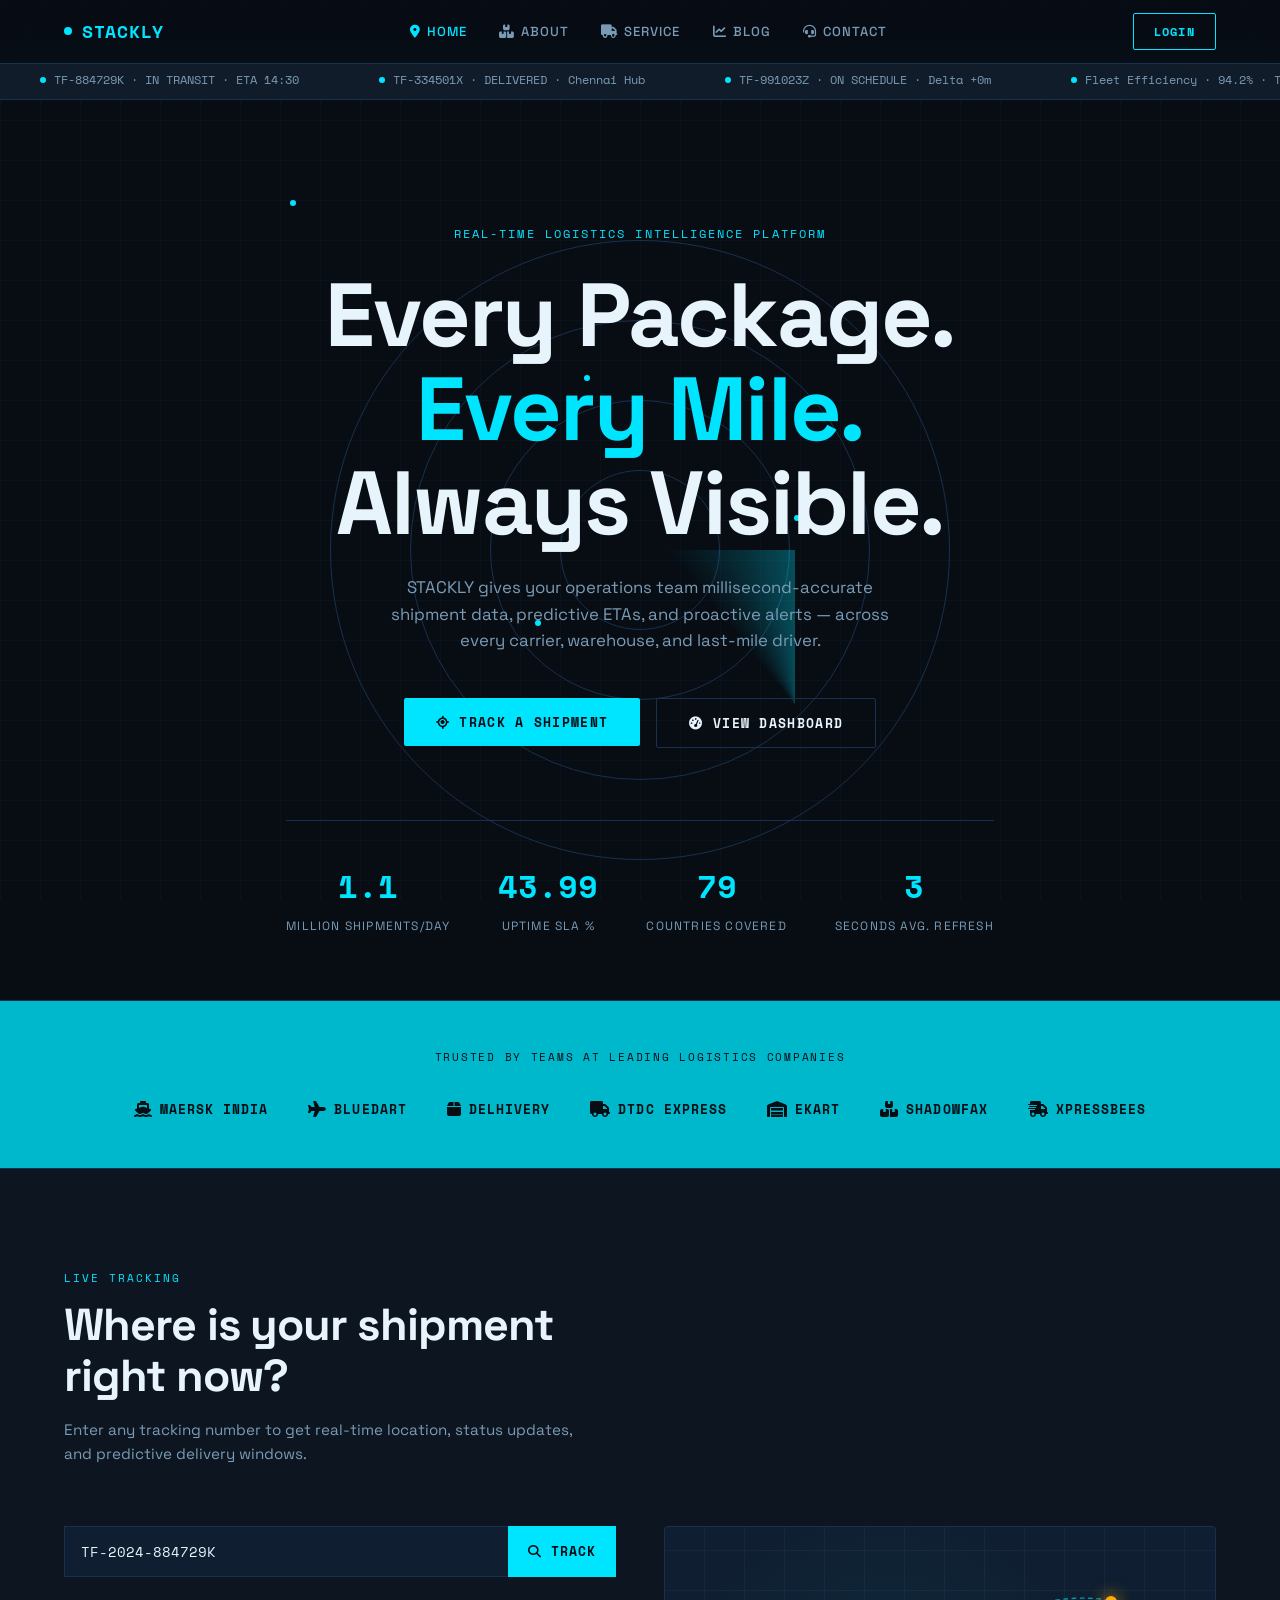
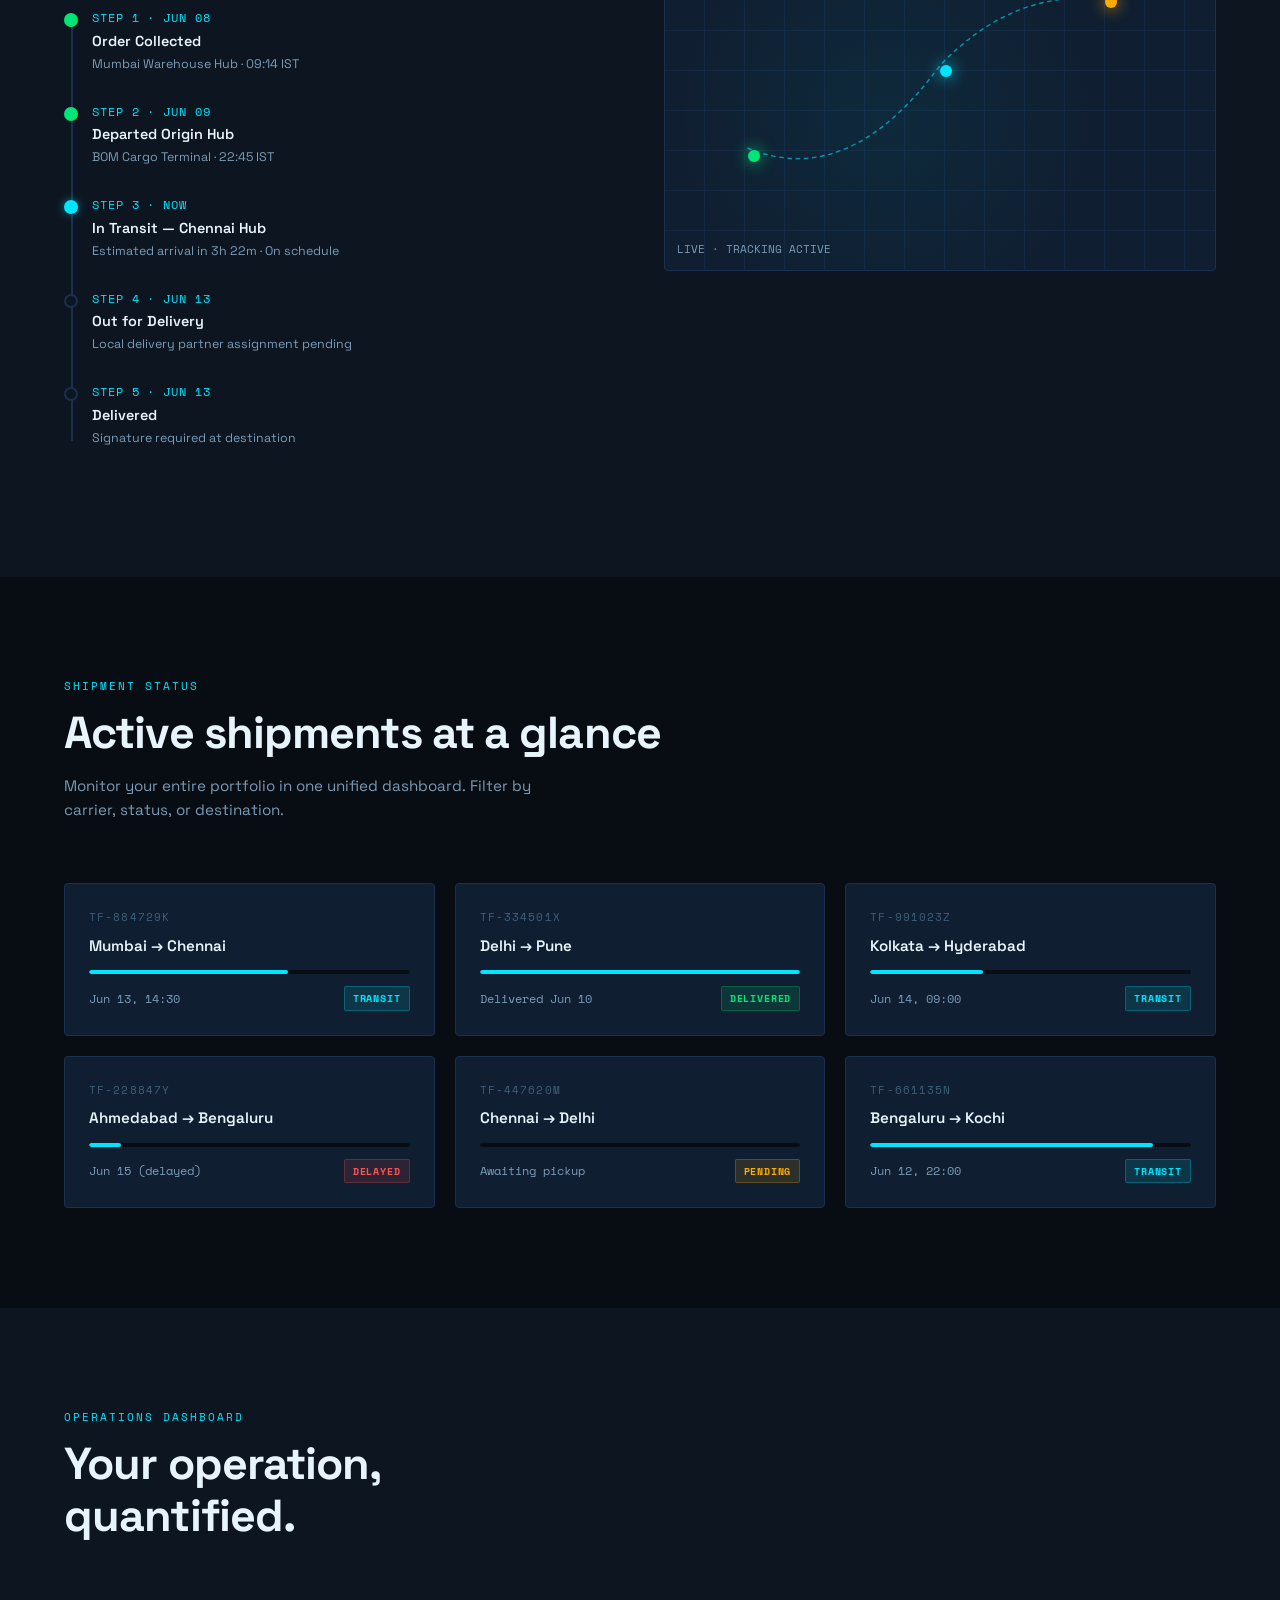
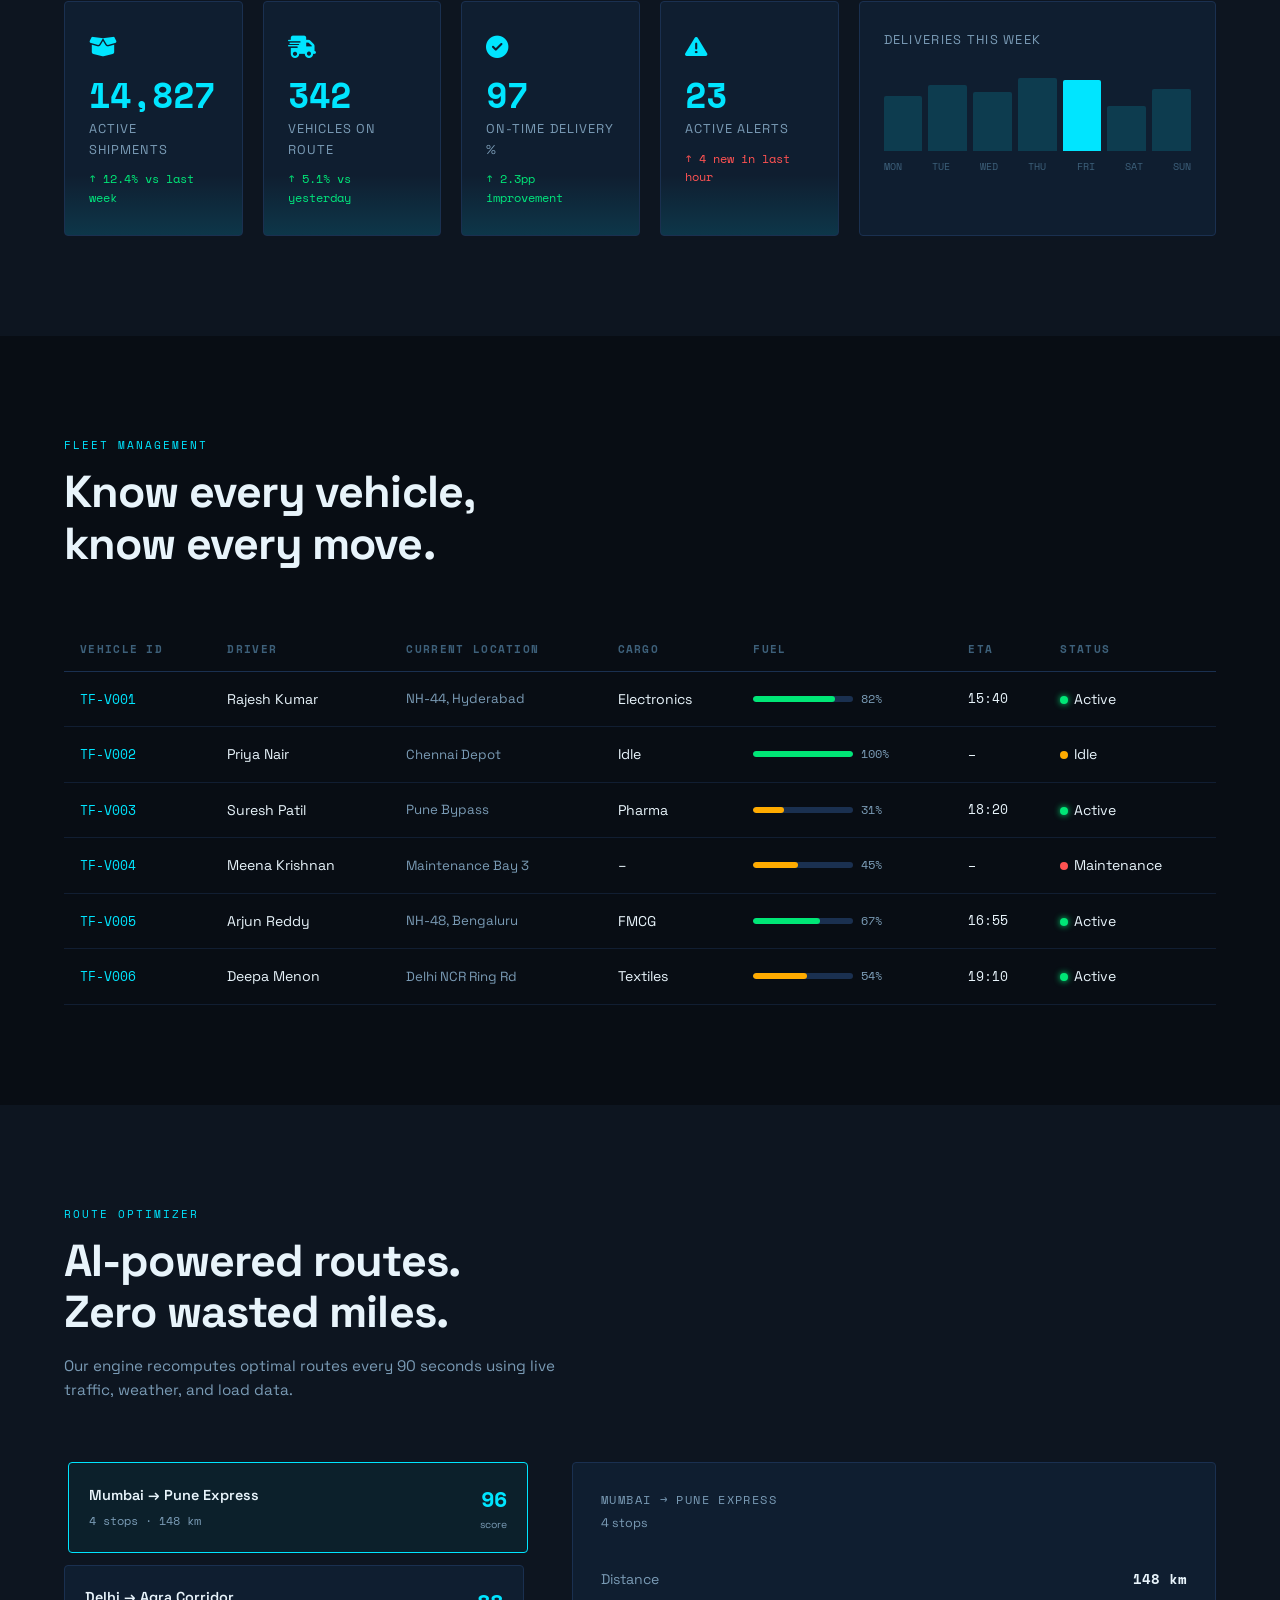
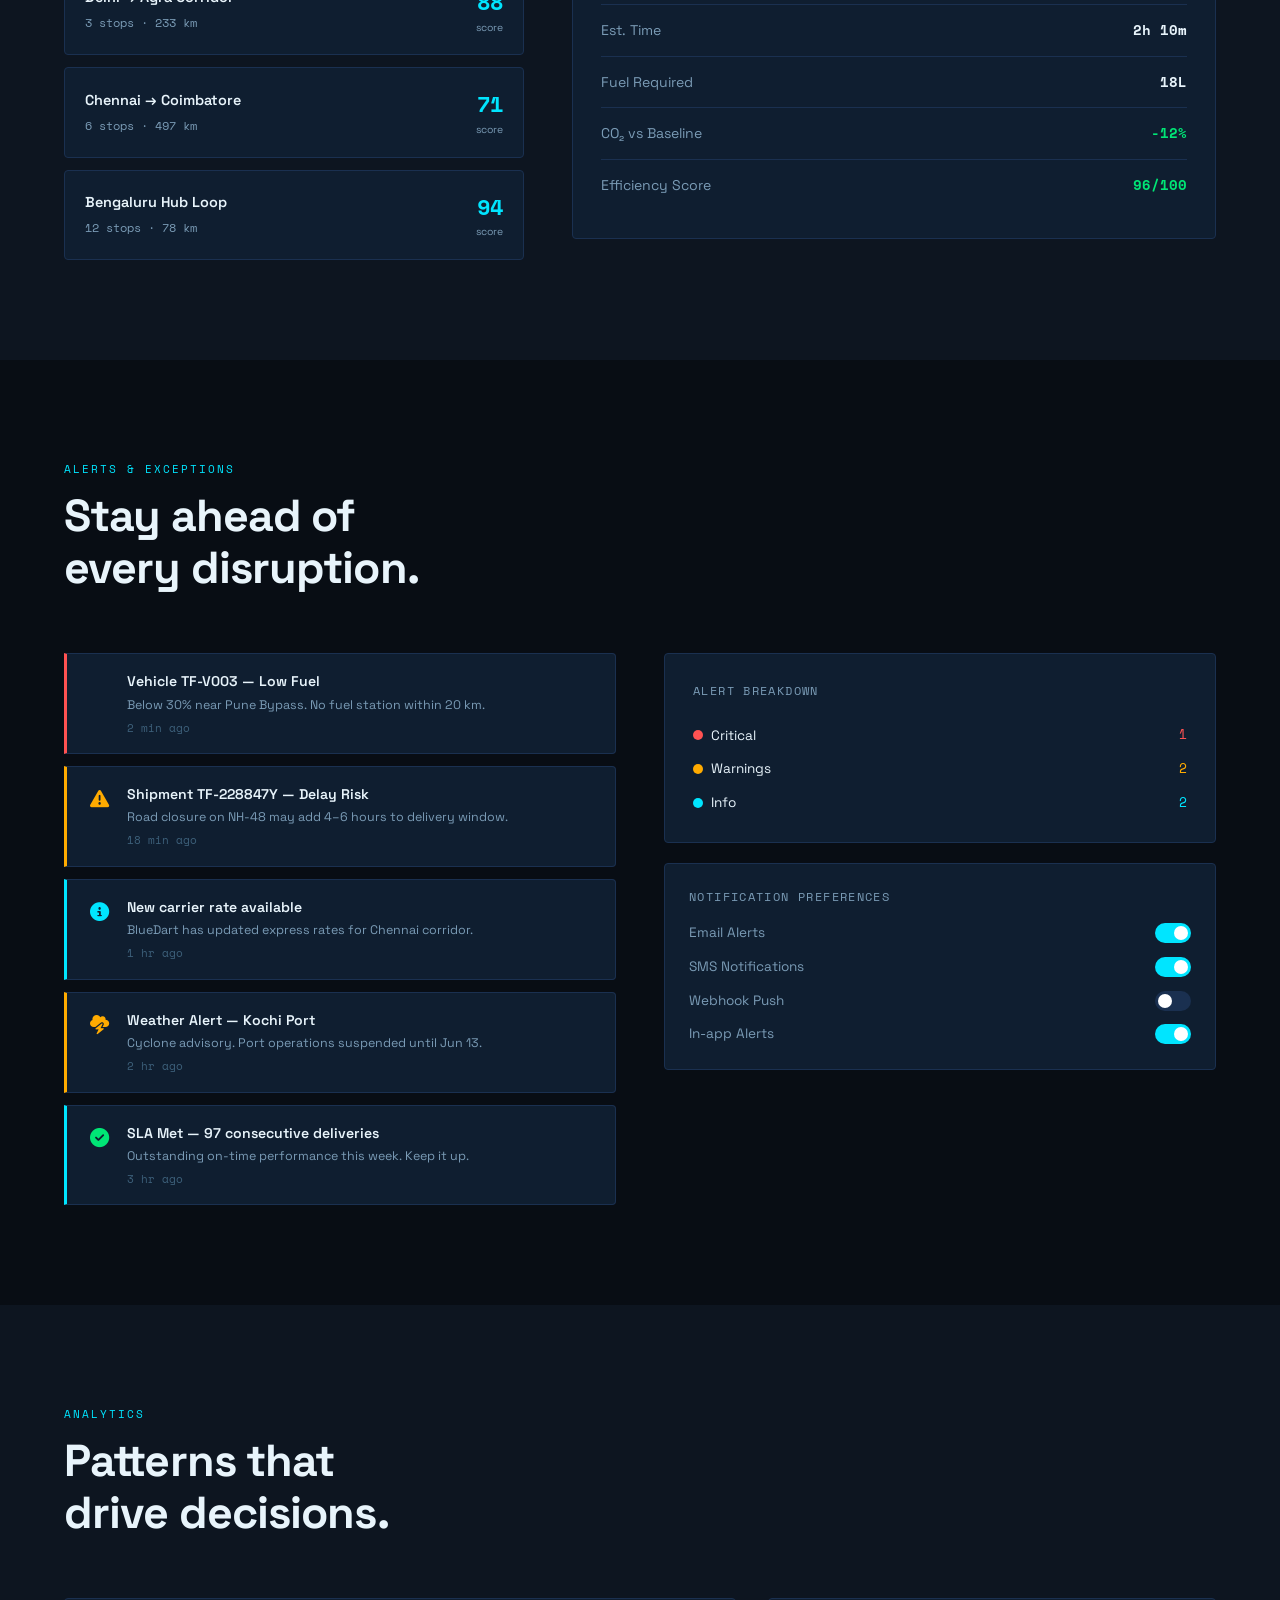
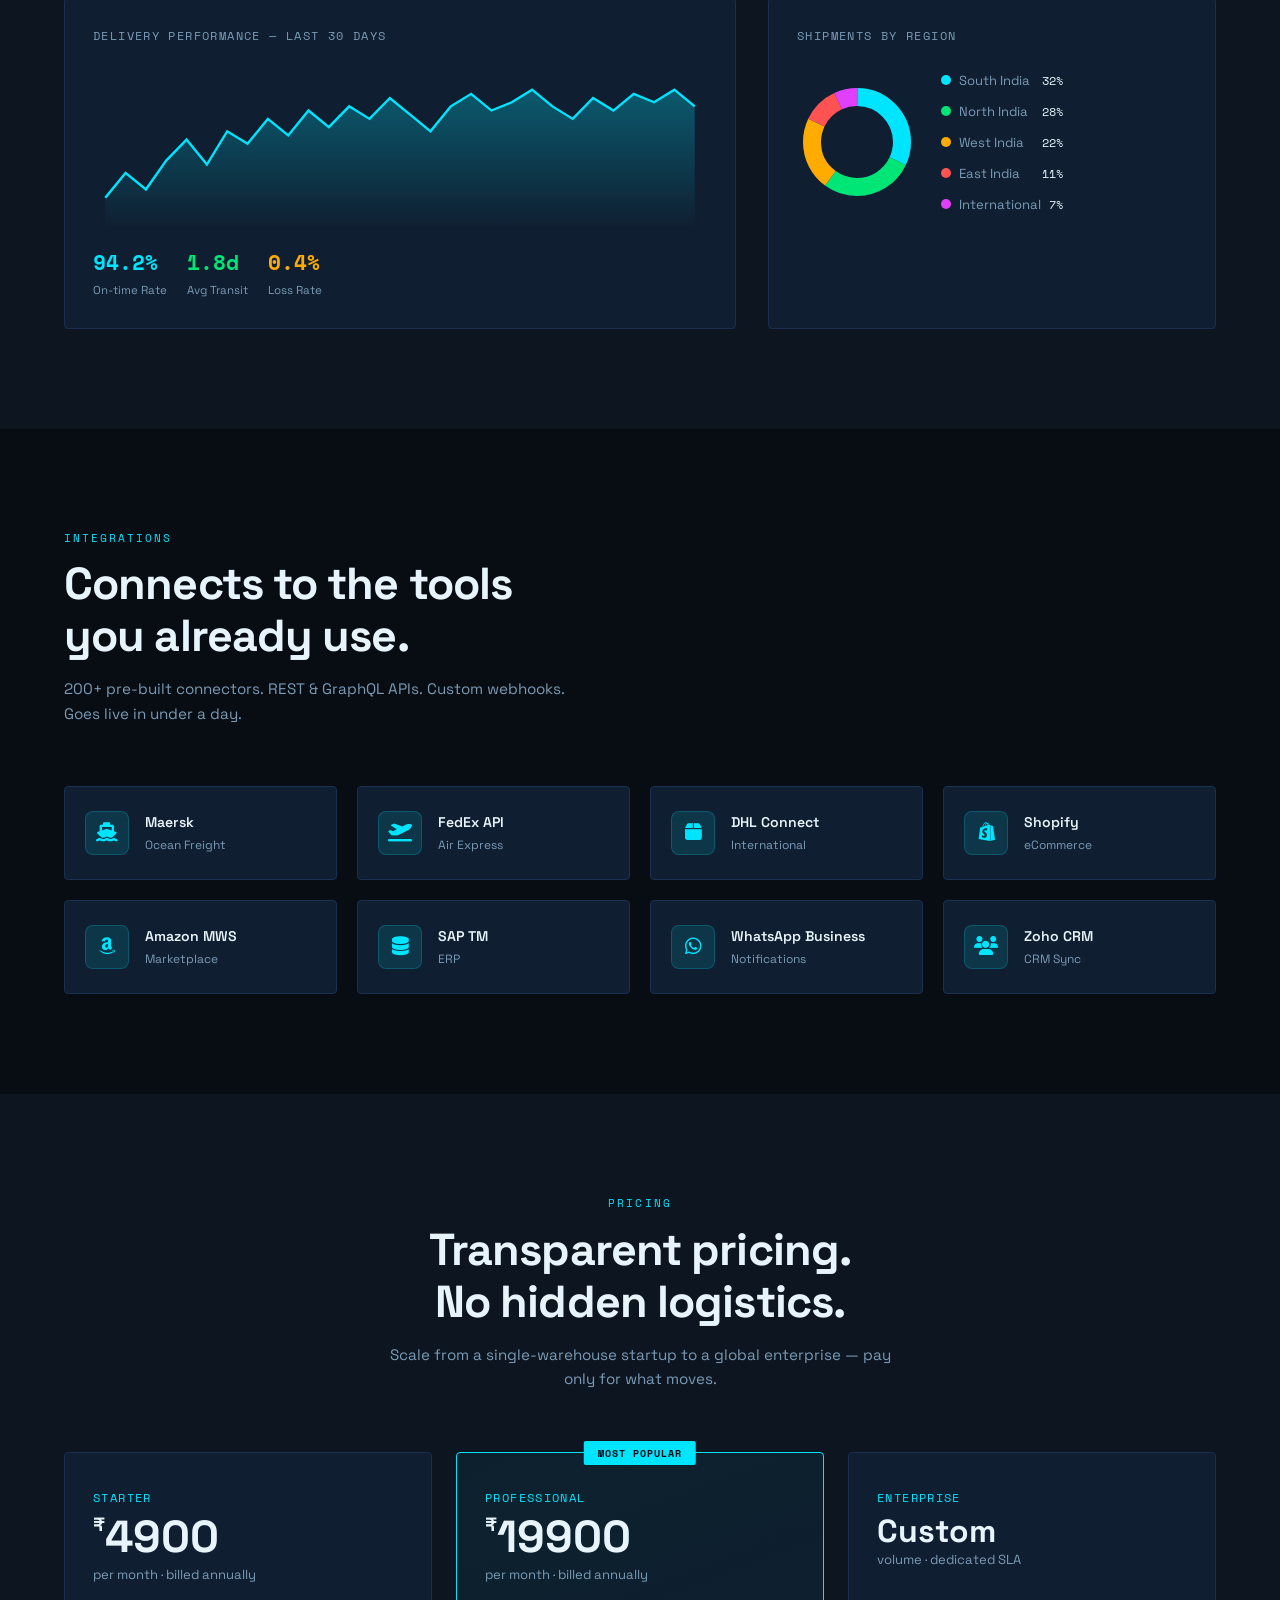
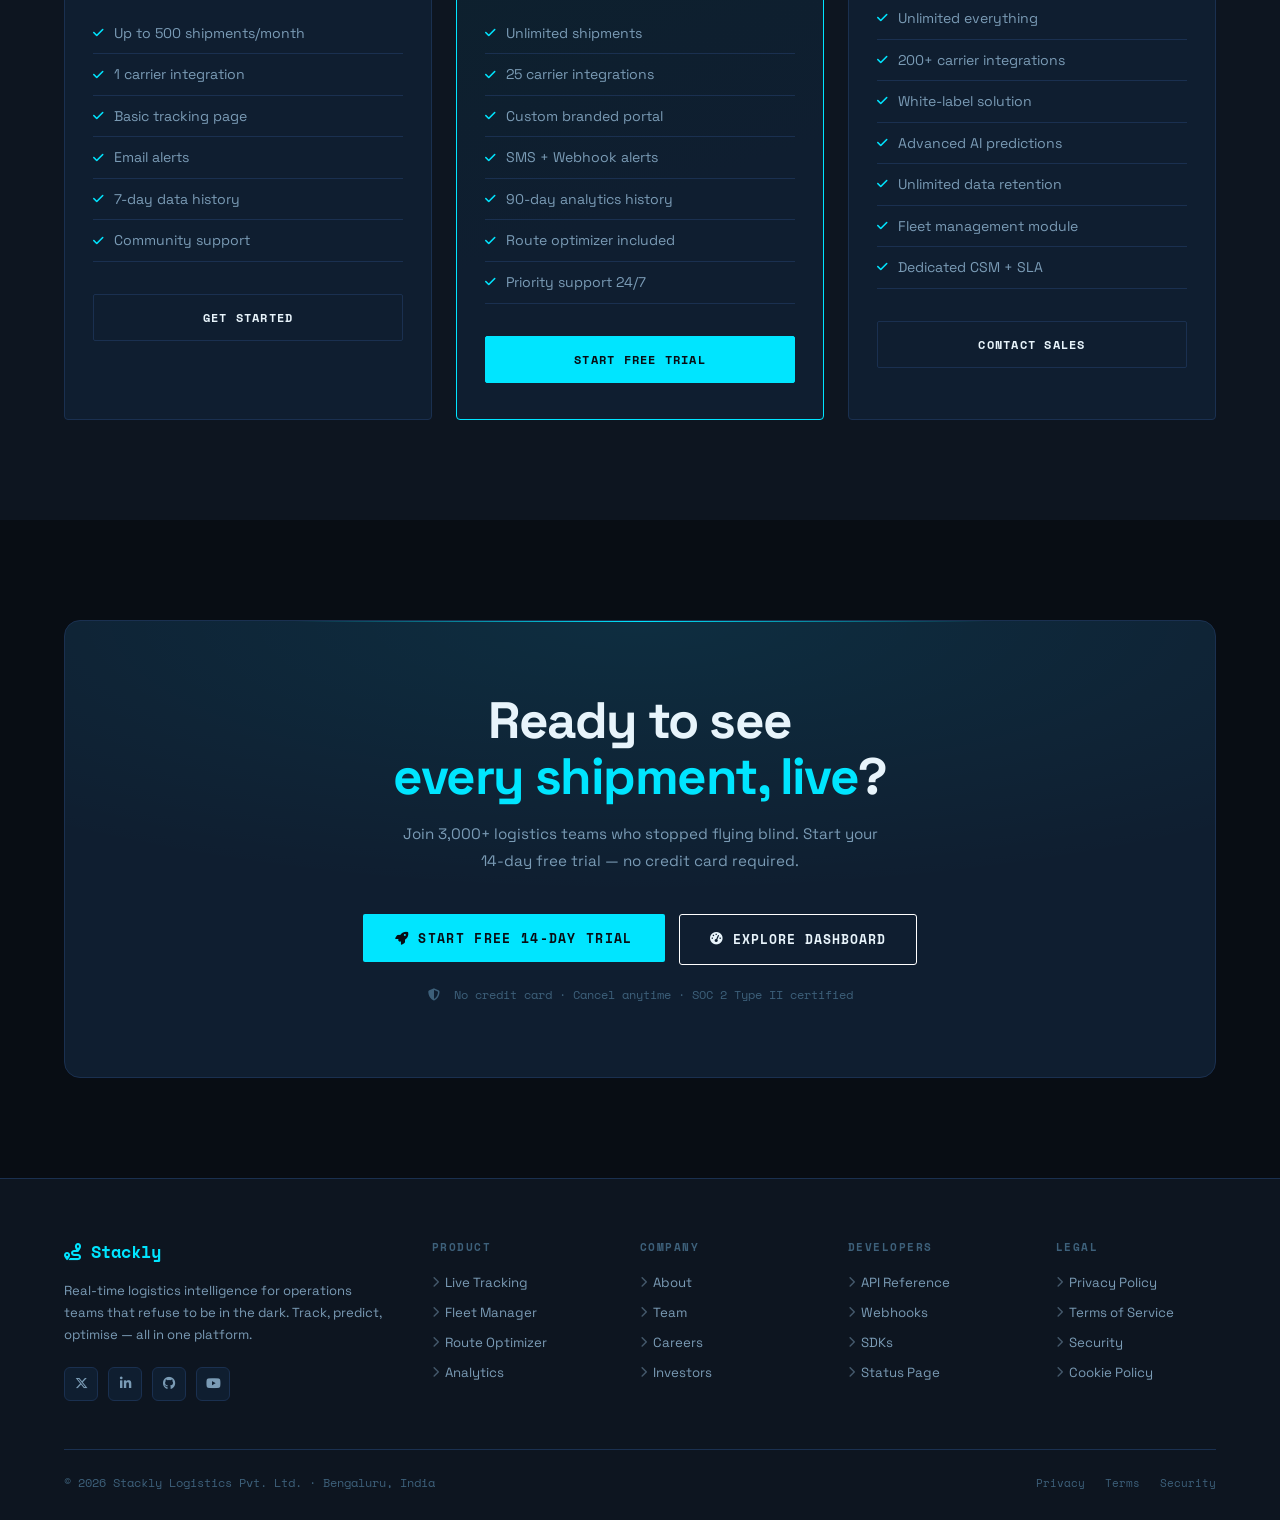
==== commit e8e9e956: "today final push" ====
--- a/index.html
+++ b/index.html
@@ -17,7 +17,7 @@
     STACKLY
   </div>
   <div class="nav-links">
-    <a href="./index.html"><i class="fa-solid fa-location-dot"></i> Home</a>
+    <a href="./index.html" style="color:#00e5ff;"><i class="fa-solid fa-location-dot" ></i> Home</a>
     <a href="./about.html"><i class="fa-solid fa-boxes-stacked"></i> ABOUT</a>
     <a href="./service.html"><i class="fa-solid fa-truck"></i> SERVICE</a>
     <a href="./blog.html"><i class="fa-solid fa-chart-line"></i>BLOG</a>
@@ -35,8 +35,8 @@
 
 <!-- Mobile Nav -->
 <div id="mobileNav" >
-  <div style="">
-    <a href="./index.html" onclick="closeMobileNav()" style="color:var(--text-1);font-weight:600;">Home</a>
+  <div >
+    <a href="./index.html" onclick="closeMobileNav()" style="color:#00e5ff;font-weight:600;">Home</a>
     <a href="./about.html" onclick="closeMobileNav()" style="color:var(--text-1);font-weight:600;">ABOUT</a>
     <a href="./service.html" onclick="closeMobileNav()" style="color:var(--text-1);font-weight:600;">SERVICE</a>
     <a href="./blog.html" onclick="closeMobileNav()" style="color:var(--text-1);font-weight:600;">BLOG</a>
@@ -372,7 +372,7 @@
     <div class="pricing-card featured reveal reveal-delay-2">
       <div class="pricing-popular">Most Popular</div>
       <div class="pricing-tier">Professional</div>
-      <div class="pricing-price"><sup>₹</sup>199000</div>
+      <div class="pricing-price"><sup>₹</sup>19900</div>
       <div class="pricing-period">per month · billed annually</div>
       <ul class="pricing-features">
         <li><i class="fa-solid fa-check"></i>Unlimited shipments</li>
@@ -489,7 +489,6 @@
   </div>
   <div class="footer-bottom">
     <div class="footer-copy">© 2026 Stackly Logistics Pvt. Ltd. · Bengaluru, India</div>
-    <div class="status-pill"><i class="fa-solid fa-circle-check"></i> All systems operational</div>
     <div class="footer-legal">
       <a href="./404.html">Privacy</a>
       <a href="./404.html">Terms</a>
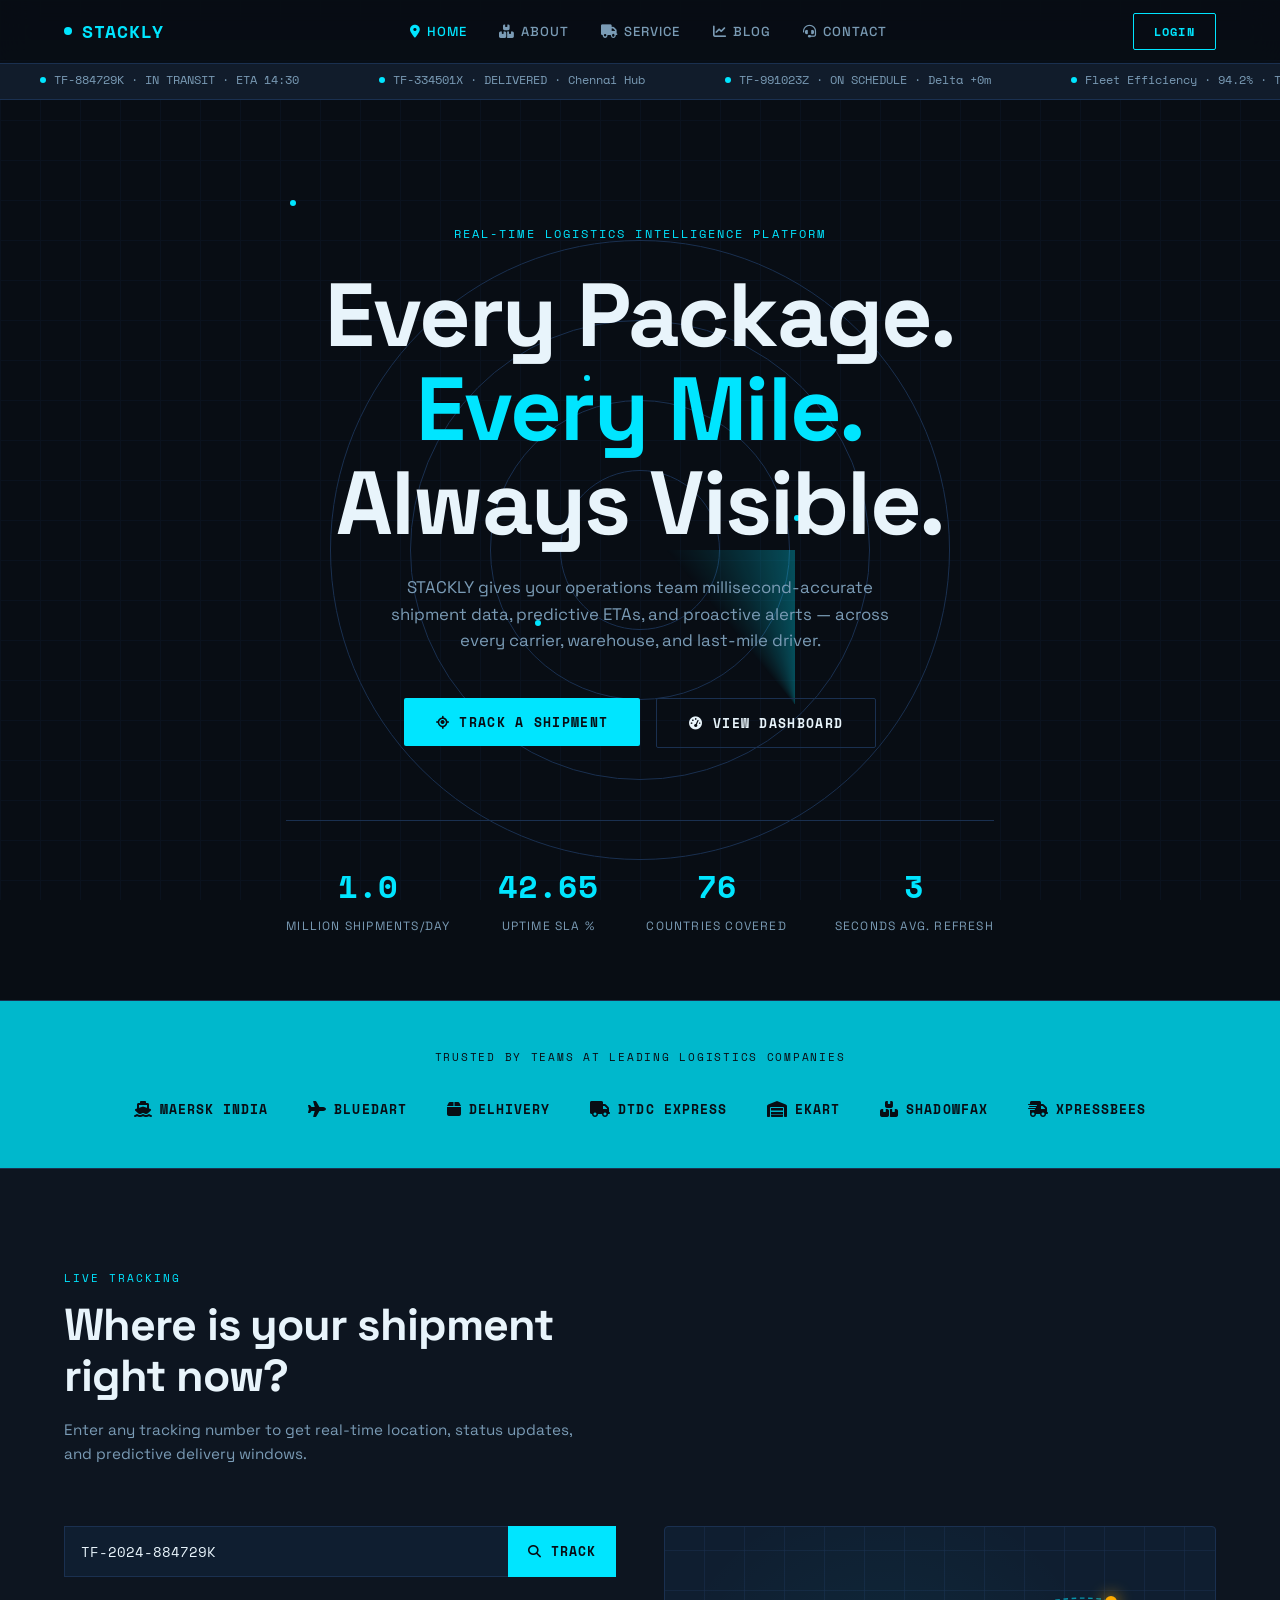
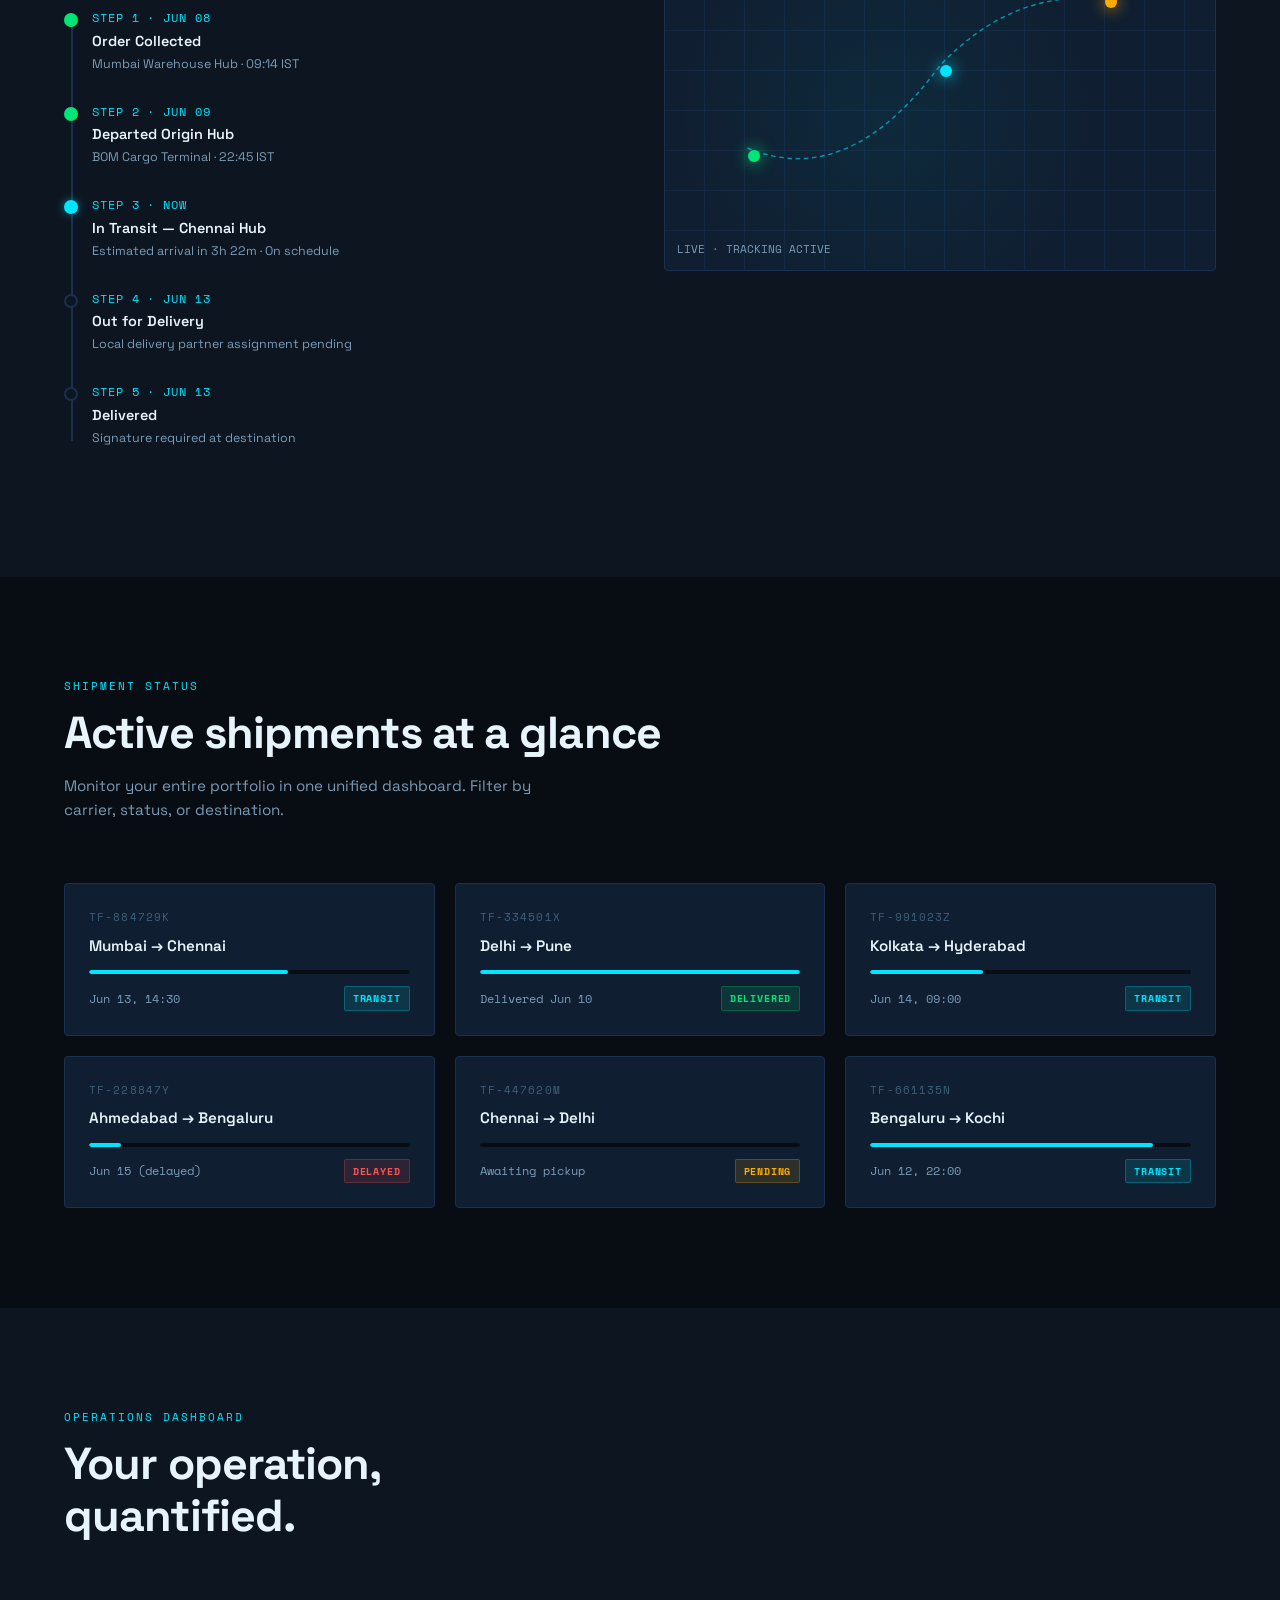
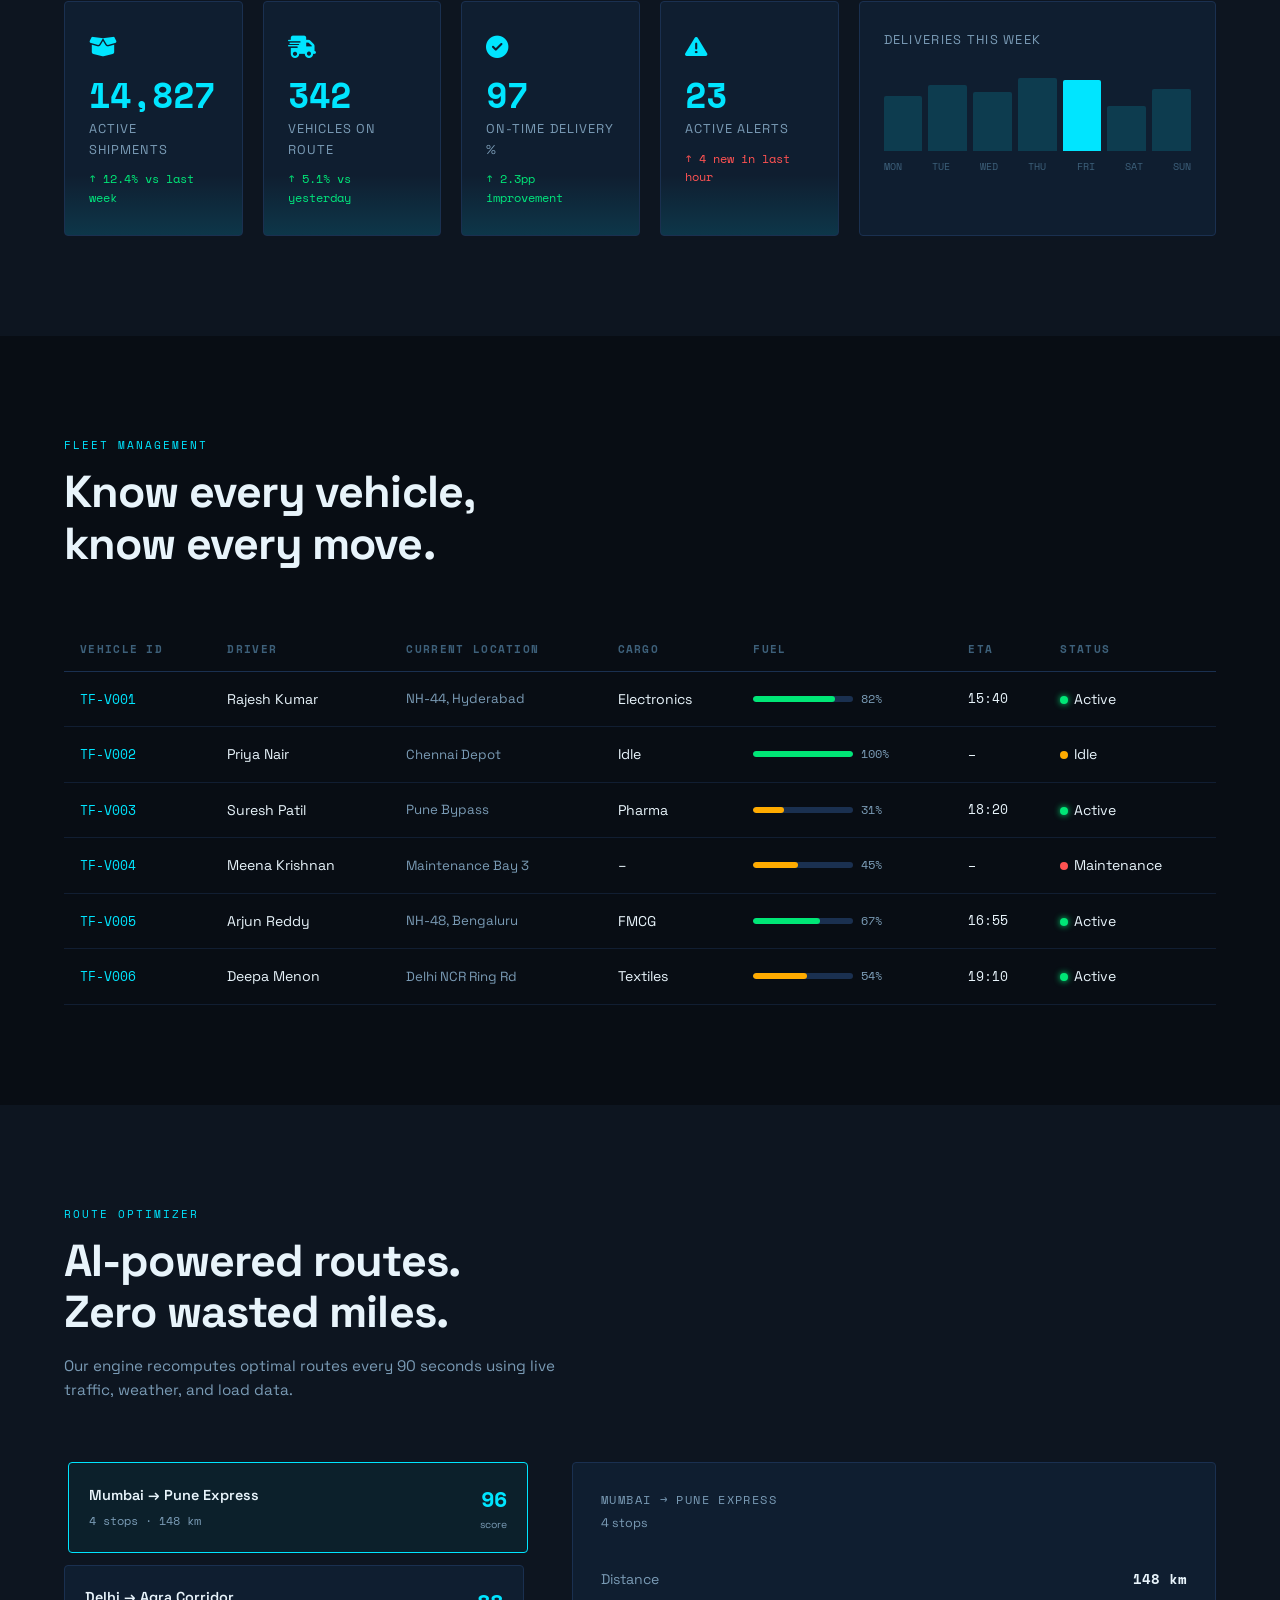
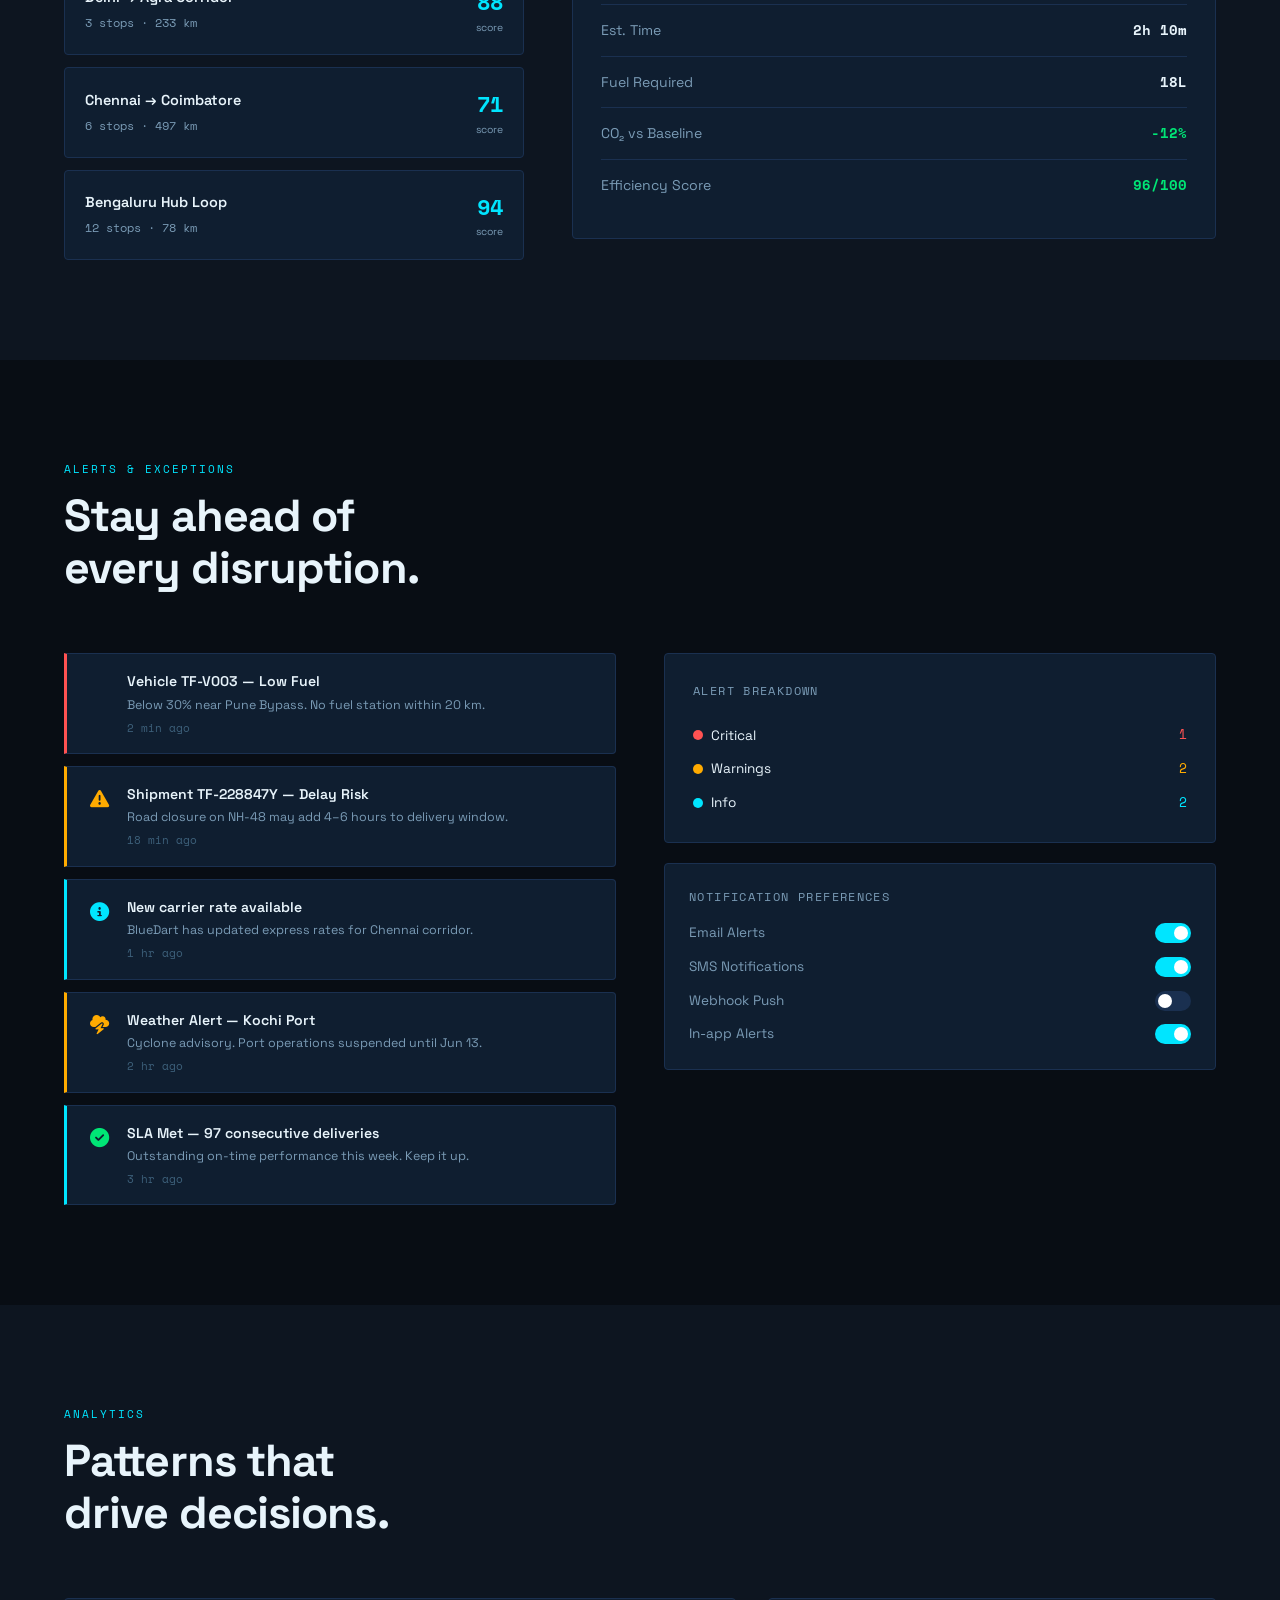
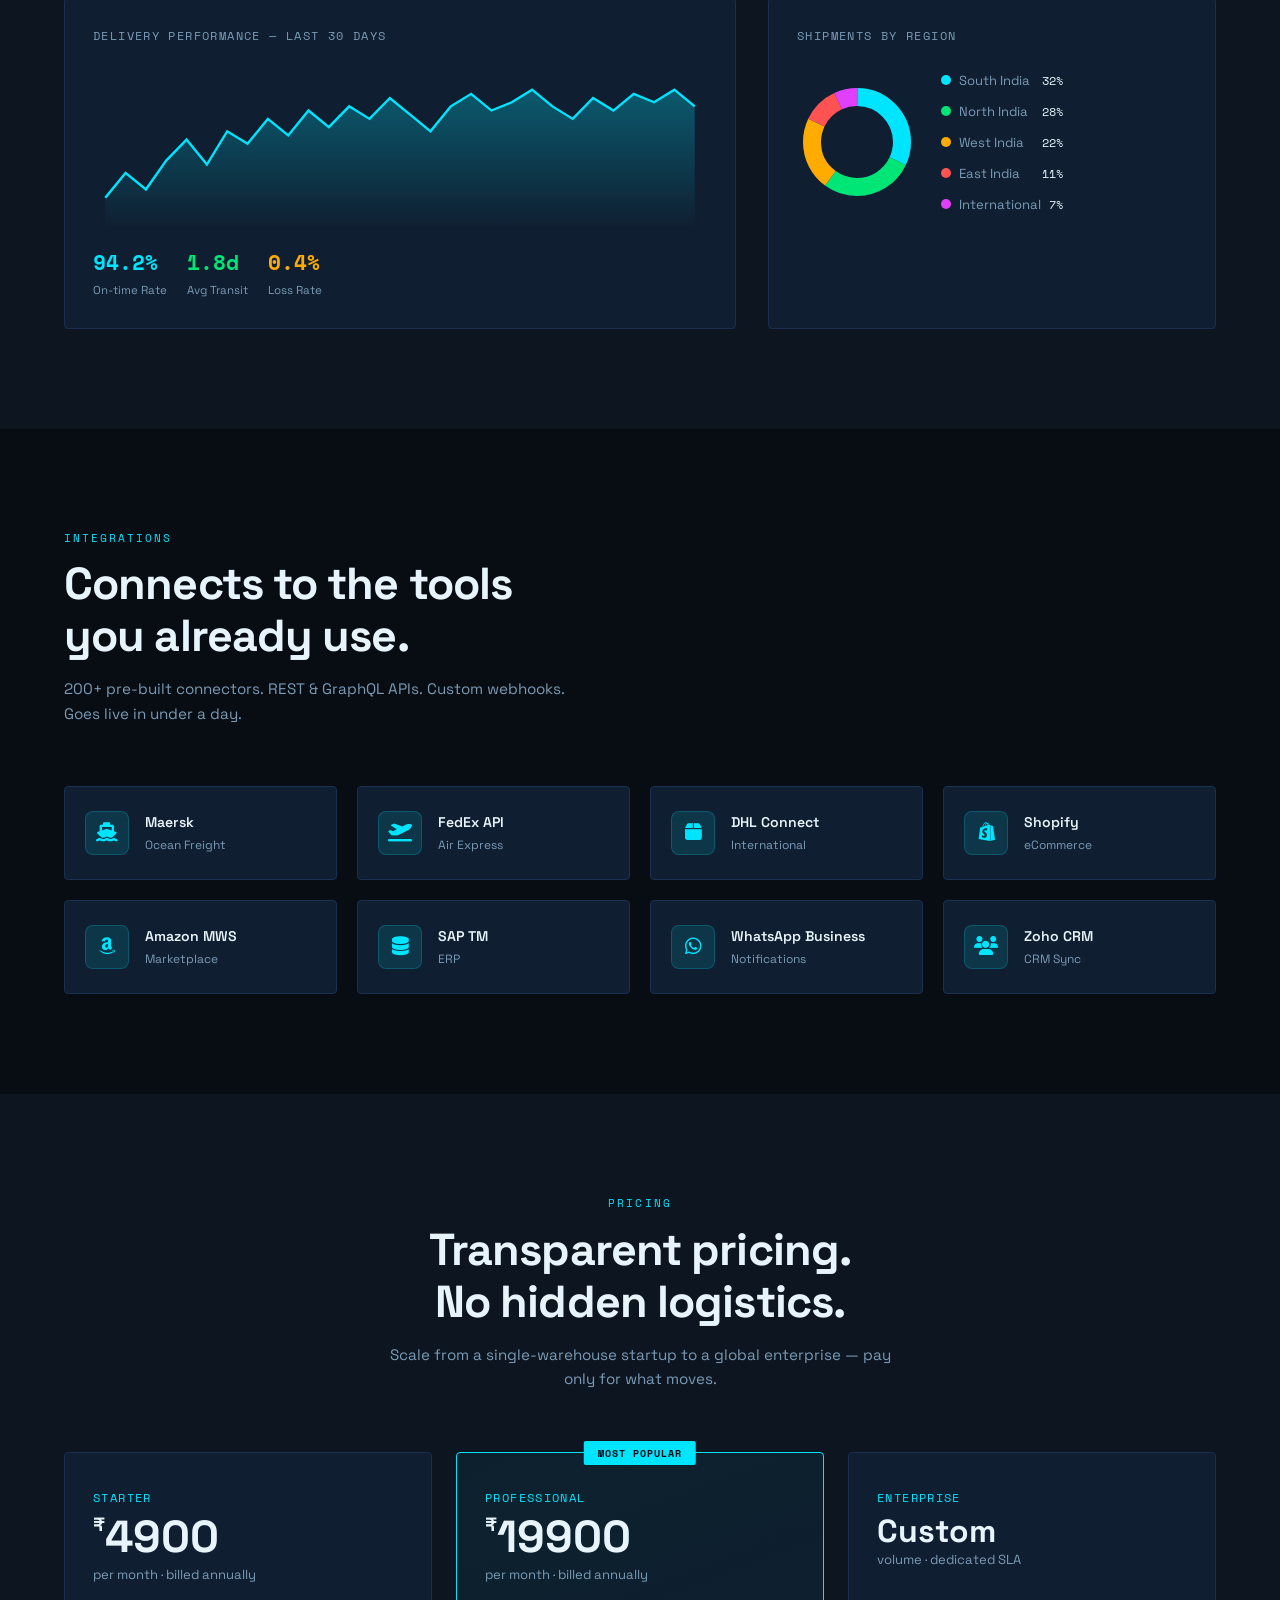
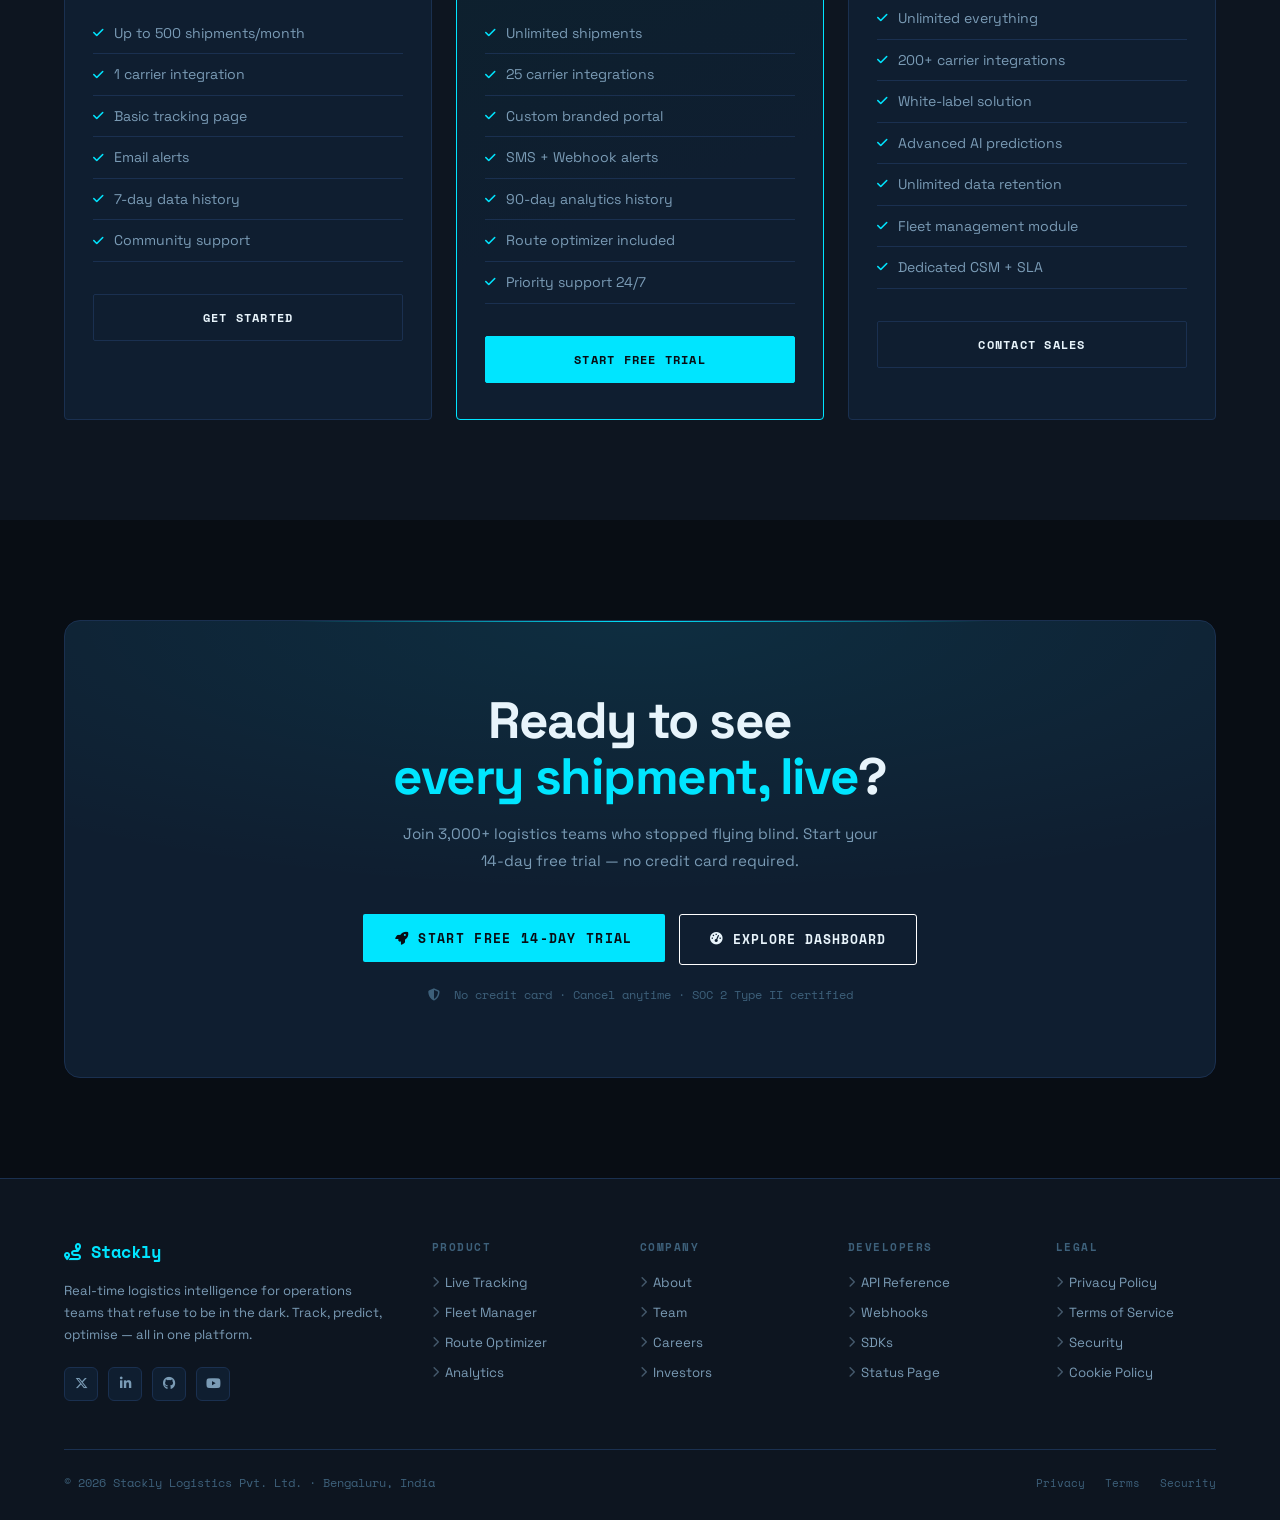
==== commit c8363d44: "all pages completed" ====
--- a/index.html
+++ b/index.html
@@ -444,6 +444,7 @@
       </div>
       <p class="footer-desc">Real-time logistics intelligence for operations teams that refuse to be in the dark. Track, predict, optimise — all in one platform.</p>
       <div class="footer-socials">
+
         <div class="social-btn"><i class="fa-brands fa-x-twitter"></i></div>
         <div class="social-btn"><i class="fa-brands fa-linkedin-in"></i></div>
         <div class="social-btn"><i class="fa-brands fa-github"></i></div>
@@ -850,6 +851,23 @@
     ? 'rgba(8,13,20,0.97)' : 'rgba(8,13,20,0.85)';
 });
 
+function socialMedia() {
+  const socialMediaLinks = document.querySelectorAll('.social-btn');
+
+  socialMediaLinks.forEach(link => {
+    link.addEventListener('click', () => {
+      showToast('Opening Social Media', 'Redirecting...');
+
+      setTimeout(() => {
+        window.location.href = '404.html';
+      }, 1500);
+    });
+  });
+}
+
+document.addEventListener('DOMContentLoaded', () => {
+  socialMedia();
+});
 /* ── INIT ─────────────────────────────────────────────────── */
 document.addEventListener('DOMContentLoaded', () => {
   buildTicker();
@@ -866,6 +884,22 @@
   // Re-observe after dynamic content
   setTimeout(observeAll, 200);
 });
+
+function toggleMobileNav() {
+  const mobileNav = document.getElementById("mobileNav");
+
+  mobileNav.classList.toggle("active");
+
+  document.documentElement.classList.toggle("nav-open");
+  document.body.classList.toggle("nav-open");
+}
+
+function closeMobileNav() {
+  document.getElementById("mobileNav").classList.remove("active");
+
+  document.documentElement.classList.remove("nav-open");
+  document.body.classList.remove("nav-open");
+}
 </script>
 </body>
 </html>
--- a/style.css
+++ b/style.css
@@ -135,6 +135,11 @@
         display: flex;
         gap: 32px;
       }
+    body.nav-open {
+  position: fixed;
+  width: 100%;
+  overflow: hidden;
+}
 
       .nav-links a {
         font-size: .82rem;
@@ -1759,135 +1764,132 @@
         color: var(--cyan);
       }
 
-      /* ── FOOTER ──────────────────────────────────────────── */
-
-      /* ══════════════════════════════════════════
-        FOOTER
-      ══════════════════════════════════════════ */
-      footer {
-        position: relative;
-        z-index: 1;
-        background: var(--bg-2);
-        border-top: 1px solid var(--border);
-        padding: 60px 5% 28px;
-      }
-
-      .footer-grid {
-        display: grid;
-        grid-template-columns: 2fr 1fr 1fr 1fr 1fr;
-        gap: 48px;
-        margin-bottom: 48px;
-      }
-
-      .footer-brand-logo {
-        display: flex;
-        align-items: center;
-        gap: 10px;
-        font-family: var(--mono);
-        font-size: 1.05rem;
-        font-weight: 700;
-        color: var(--cyan);
-        margin-bottom: 14px;
-      }
-
-      .footer-desc {
-        font-size: .82rem;
-        color: var(--text-2);
-        line-height: 1.7;
-        margin-bottom: 20px;
-      }
-
-      .footer-socials {
-        display: flex;
-        gap: 10px;
-      }
-
-      .social-btn {
-        width: 34px;
-        height: 34px;
-        border-radius: 6px;
-        background: var(--surface);
-        border: 1px solid var(--border);
-        display: flex;
-        align-items: center;
-        justify-content: center;
-        color: var(--text-2);
-        font-size: .82rem;
-        transition: all .2s;
-        cursor: pointer;
-      }
-
-      .social-btn:hover {
-        border-color: var(--cyan);
-        color: var(--cyan);
-      }
-
-      .footer-col h4 {
-        font-family: var(--mono);
-        font-size: .66rem;
-        letter-spacing: .14em;
-        text-transform: uppercase;
-        color: var(--text-3);
-        margin-bottom: 16px;
-      }
-
-      .footer-col ul {
-        list-style: none;
-        display: flex;
-        flex-direction: column;
-        gap: 9px;
-      }
-
-      .footer-col a {
-        font-size: .83rem;
-        color: var(--text-2);
-        transition: color .2s;
-        display: flex;
-        align-items: center;
-        gap: 6px;
-      }
-
-      .footer-col a:hover {
-        color: var(--cyan);
-      }
-
-      .footer-col a i {
-        font-size: .7rem;
-        opacity: .5;
-      }
-
-      .footer-bottom {
-        border-top: 1px solid var(--border);
-        padding-top: 24px;
-        display: flex;
-        justify-content: space-between;
-        align-items: center;
-        flex-wrap: wrap;
-        gap: 12px;
-      }
-
-      .footer-copy {
-        font-family: var(--mono);
-        font-size: .72rem;
-        color: var(--text-3);
-      }
-
-      .footer-legal {
-        display: flex;
-        gap: 20px;
-      }
-
-      .footer-legal a {
-        font-family: var(--mono);
-        font-size: .7rem;
-        color: var(--text-3);
-        transition: color .2s;
-      }
-
-      .footer-legal a:hover {
-        color: var(--cyan);
-      }
-
+/* ══════════════════════════════════════════
+       FOOTER
+    ══════════════════════════════════════════ */
+footer {
+  position: relative;
+  z-index: 1;
+  background: var(--bg-2);
+  border-top: 1px solid var(--border);
+  padding: 60px 5% 28px;
+}
+
+.footer-grid {
+  display: grid;
+  grid-template-columns: 2fr 1fr 1fr 1fr 1fr;
+  gap: 48px;
+  margin-bottom: 48px;
+}
+
+.footer-brand-logo {
+  display: flex;
+  align-items: center;
+  gap: 10px;
+  font-family: var(--mono);
+  font-size: 1.05rem;
+  font-weight: 700;
+  color: var(--cyan);
+  margin-bottom: 14px;
+}
+
+.footer-desc {
+  font-size: .82rem;
+  color: var(--text-2);
+  line-height: 1.7;
+  margin-bottom: 20px;
+}
+
+.footer-socials {
+  display: flex;
+  gap: 10px;
+}
+
+.social-btn {
+  width: 34px;
+  height: 34px;
+  border-radius: 6px;
+  background: var(--surface);
+  border: 1px solid var(--border);
+  display: flex;
+  align-items: center;
+  justify-content: center;
+  color: var(--text-2);
+  font-size: .82rem;
+  transition: all .2s;
+  cursor: pointer;
+}
+
+.social-btn:hover {
+  border-color: var(--cyan);
+  color: var(--cyan);
+}
+
+.footer-col h4 {
+  font-family: var(--mono);
+  font-size: .66rem;
+  letter-spacing: .14em;
+  text-transform: uppercase;
+  color: var(--text-3);
+  margin-bottom: 16px;
+}
+
+.footer-col ul {
+  list-style: none;
+  display: flex;
+  flex-direction: column;
+  gap: 9px;
+}
+
+.footer-col a {
+  font-size: .83rem;
+  color: var(--text-2);
+  transition: color .2s;
+  display: flex;
+  align-items: center;
+  gap: 6px;
+}
+
+.footer-col a:hover {
+  color: var(--cyan);
+}
+
+.footer-col a i {
+  font-size: .7rem;
+  opacity: .5;
+}
+
+.footer-bottom {
+  border-top: 1px solid var(--border);
+  padding-top: 24px;
+  display: flex;
+  justify-content: space-between;
+  align-items: center;
+  flex-wrap: wrap;
+  gap: 12px;
+}
+
+.footer-copy {
+  font-family: var(--mono);
+  font-size: .72rem;
+  color: var(--text-3);
+}
+
+.footer-legal {
+  display: flex;
+  gap: 20px;
+}
+
+.footer-legal a {
+  font-family: var(--mono);
+  font-size: .7rem;
+  color: var(--text-3);
+  transition: color .2s;
+}
+
+.footer-legal a:hover {
+  color: var(--cyan);
+}
       .status-pill {
         display: flex;
         align-items: center;
@@ -2092,15 +2094,18 @@
           grid-template-columns: 1fr;
         }
 
+  .footer-grid {
+    grid-template-columns: 1fr 1fr;
+  }
         .pricing-grid {
           grid-template-columns: 1fr;
           max-width: 400px;
           margin: 0 auto;
         }
 
-        .footer-top {
-          flex-direction: column;
-        }
+         .footer-top {
+    flex-direction: column;
+  }
 
         .desktop {
           display: none;
@@ -2155,6 +2160,13 @@
           width: 340px;
           height: 340px;
         }
+              #hero {
+                        padding: 10px 2% 20px;
+
+              }
+               .footer-grid {
+    grid-template-columns: 1fr;
+  }
       }
 
       @media (prefers-reduced-motion: reduce) {
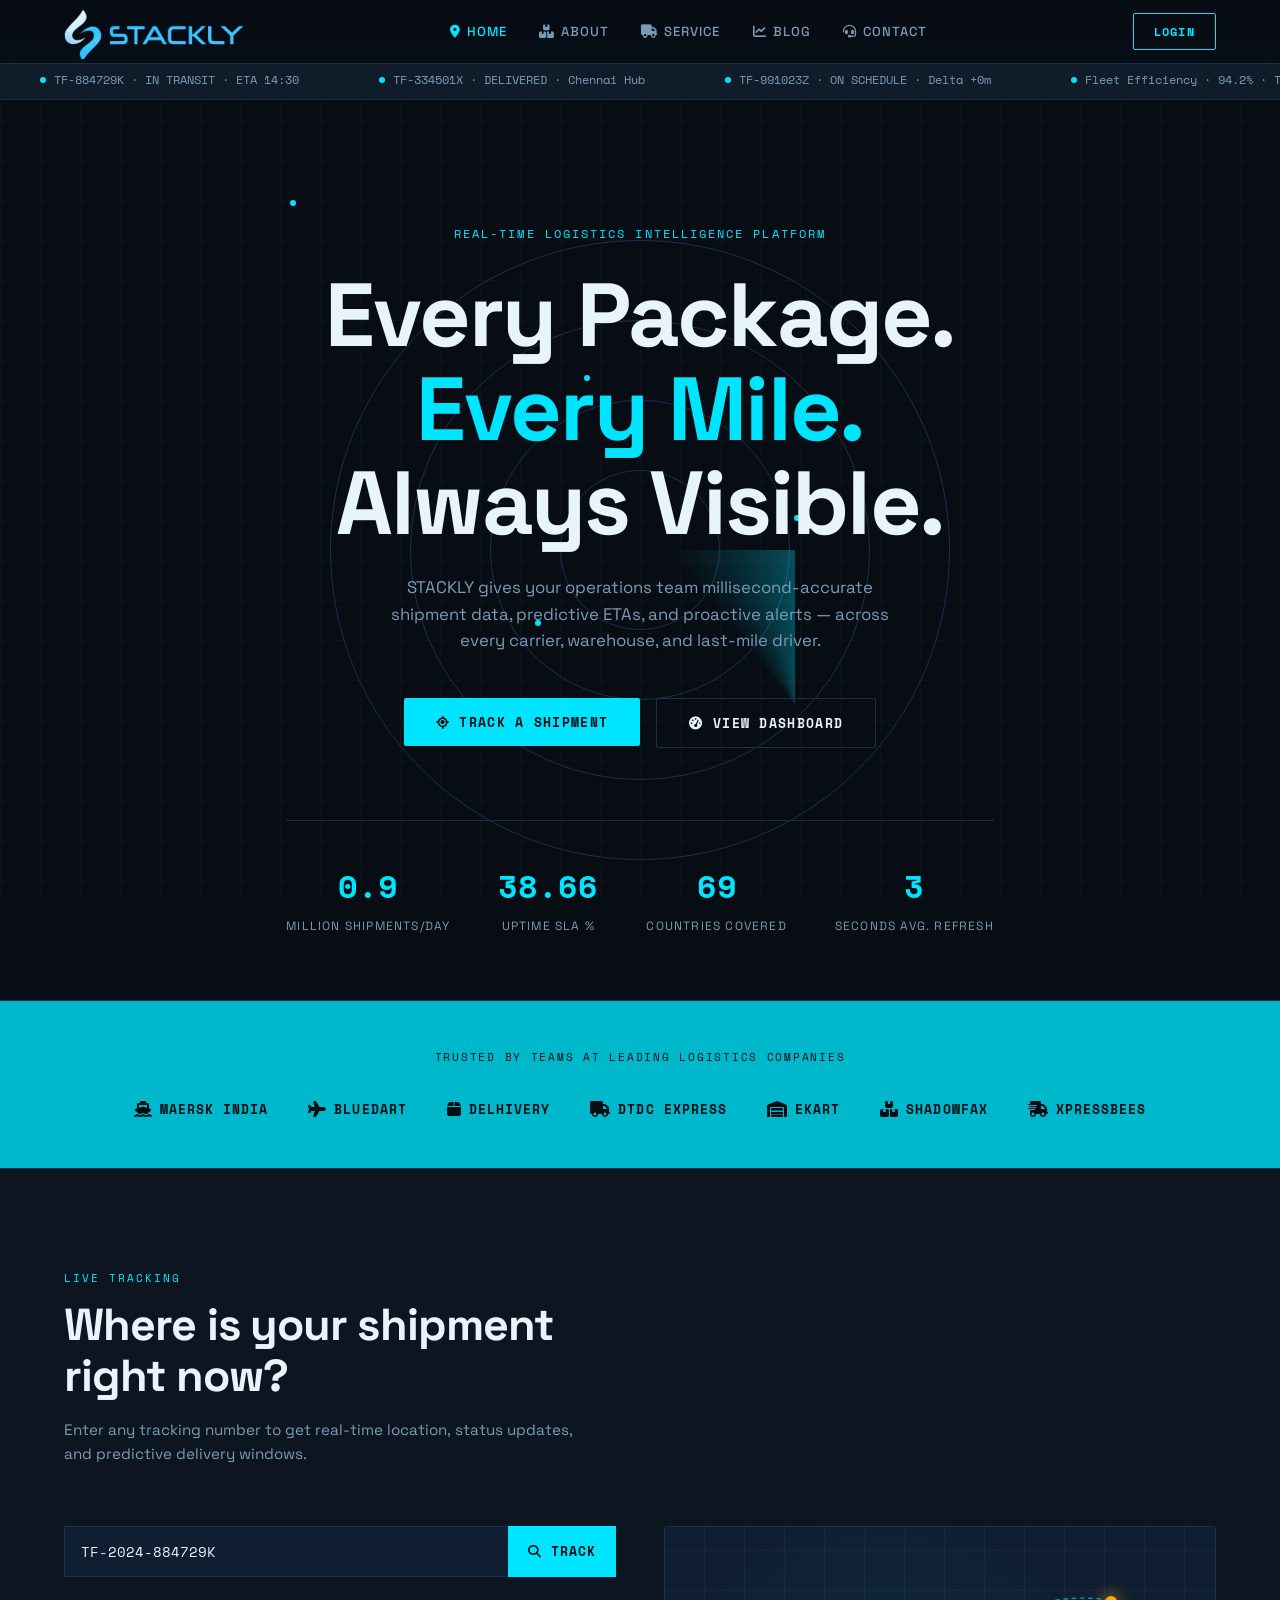
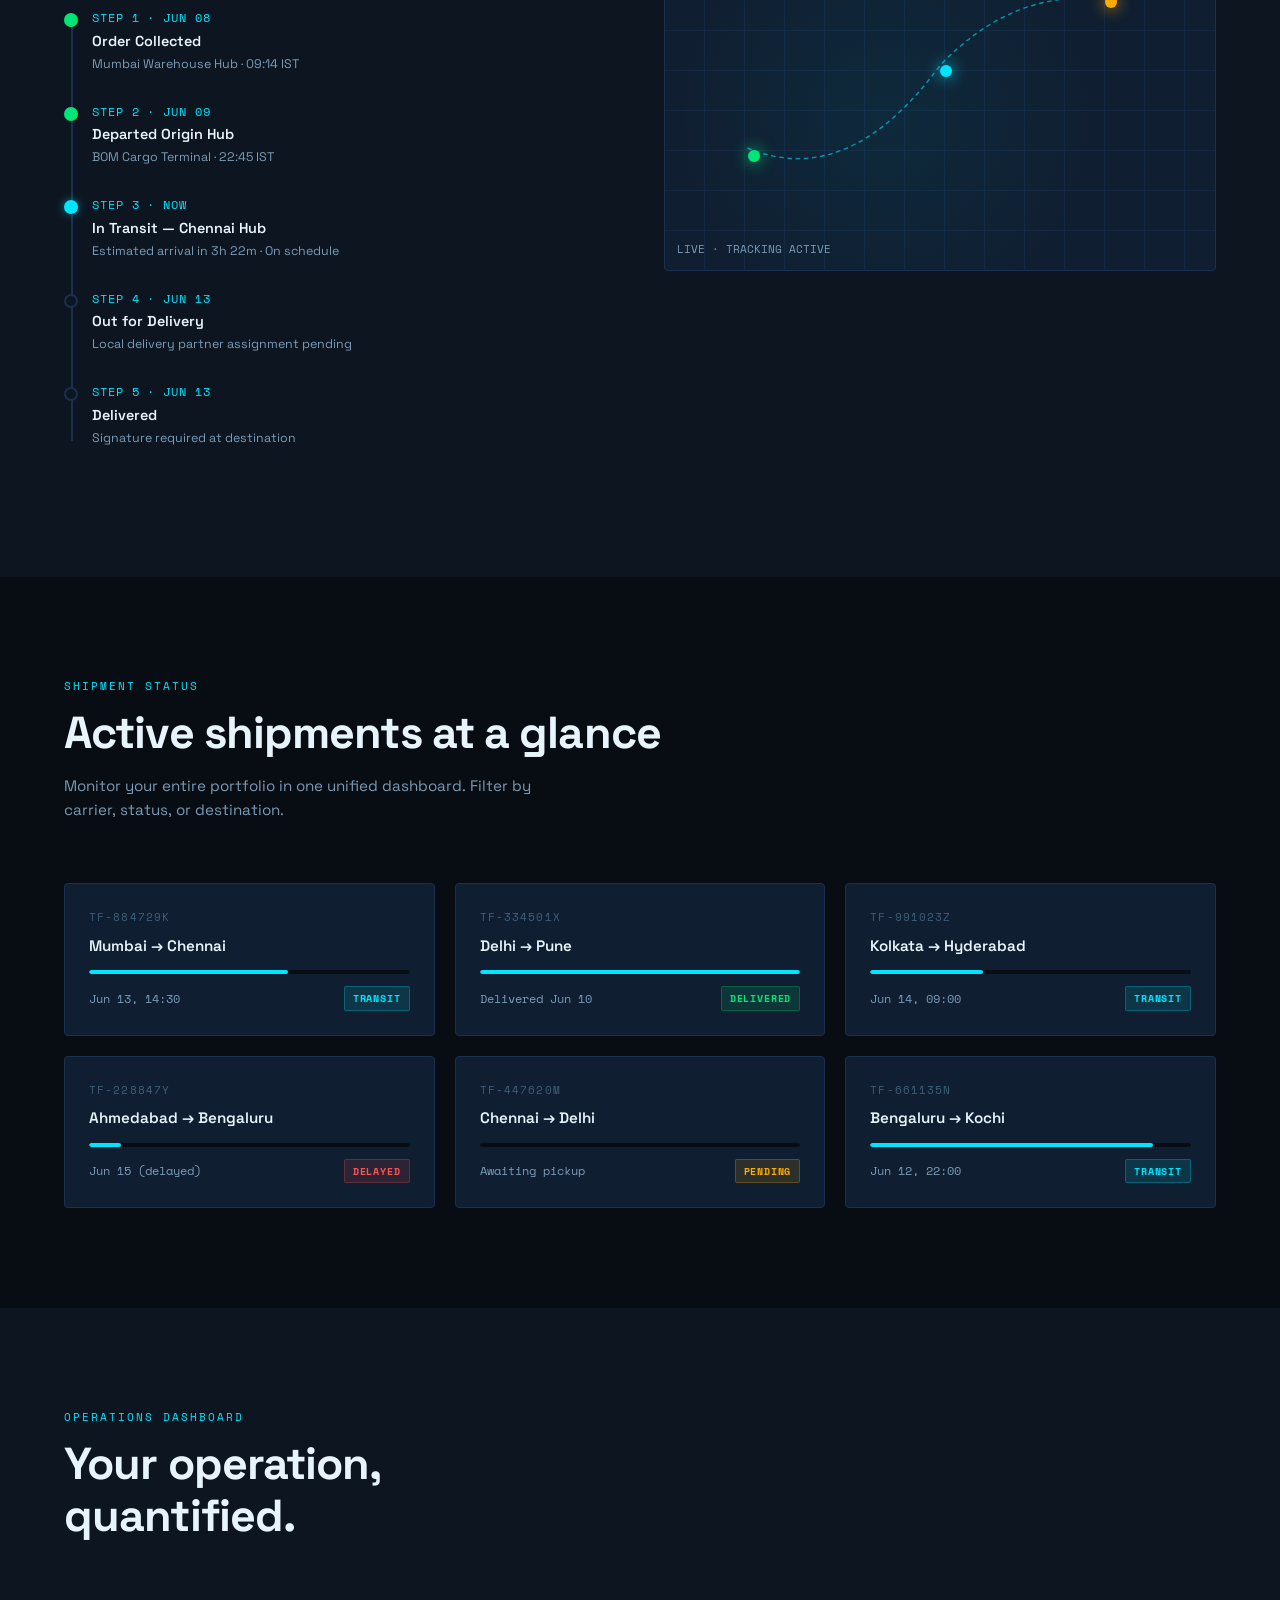
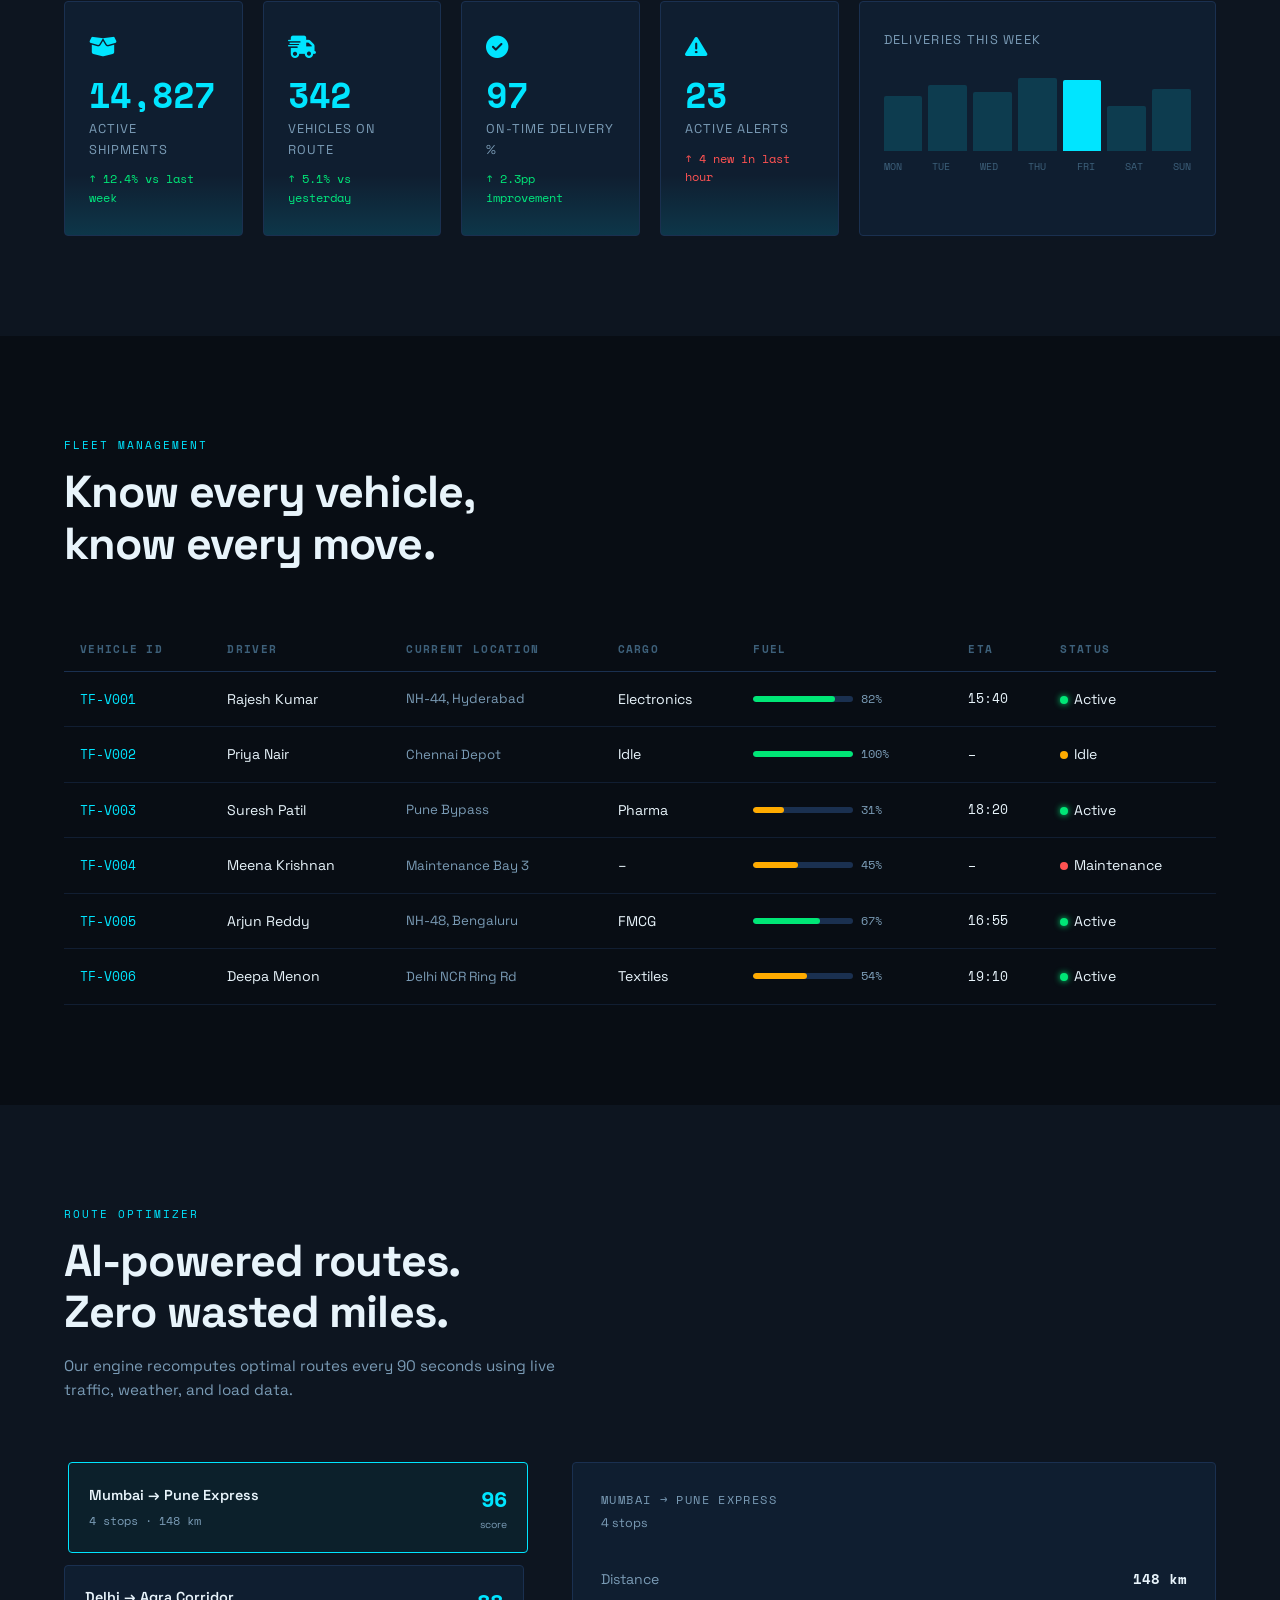
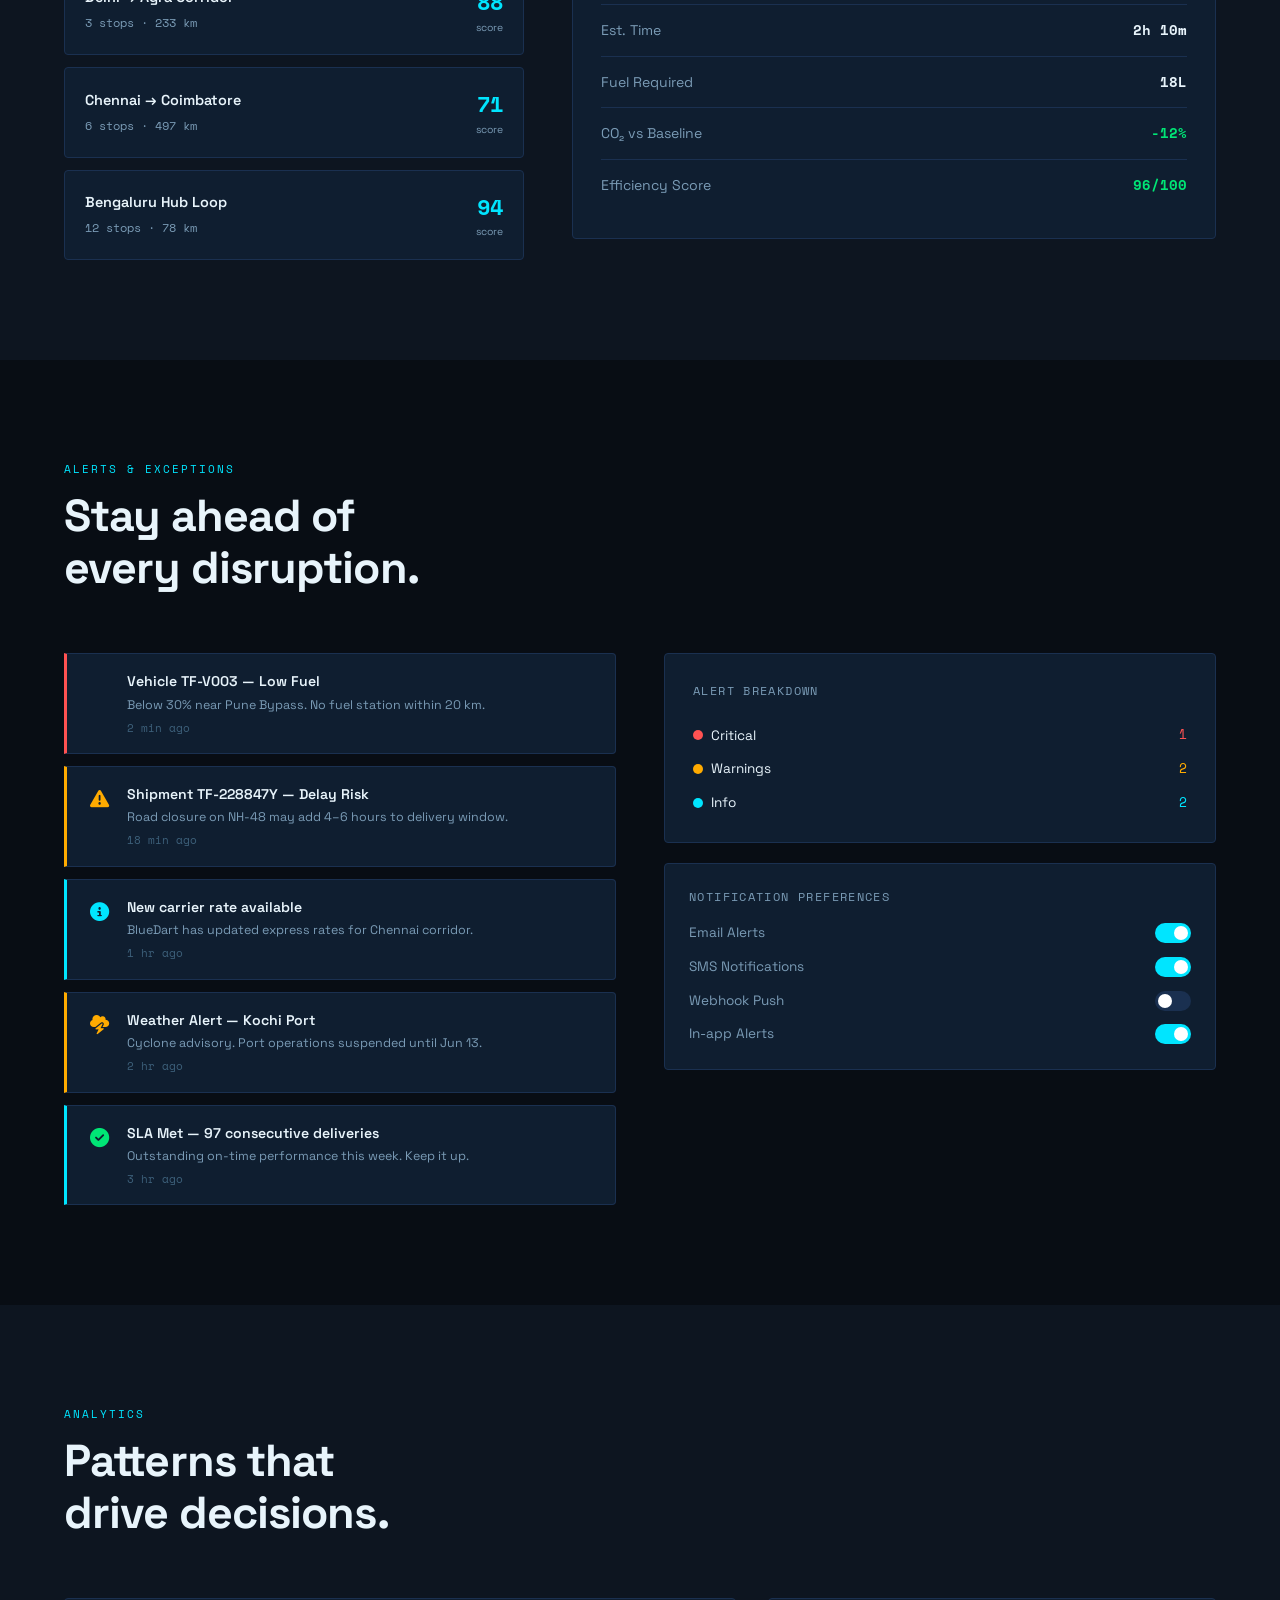
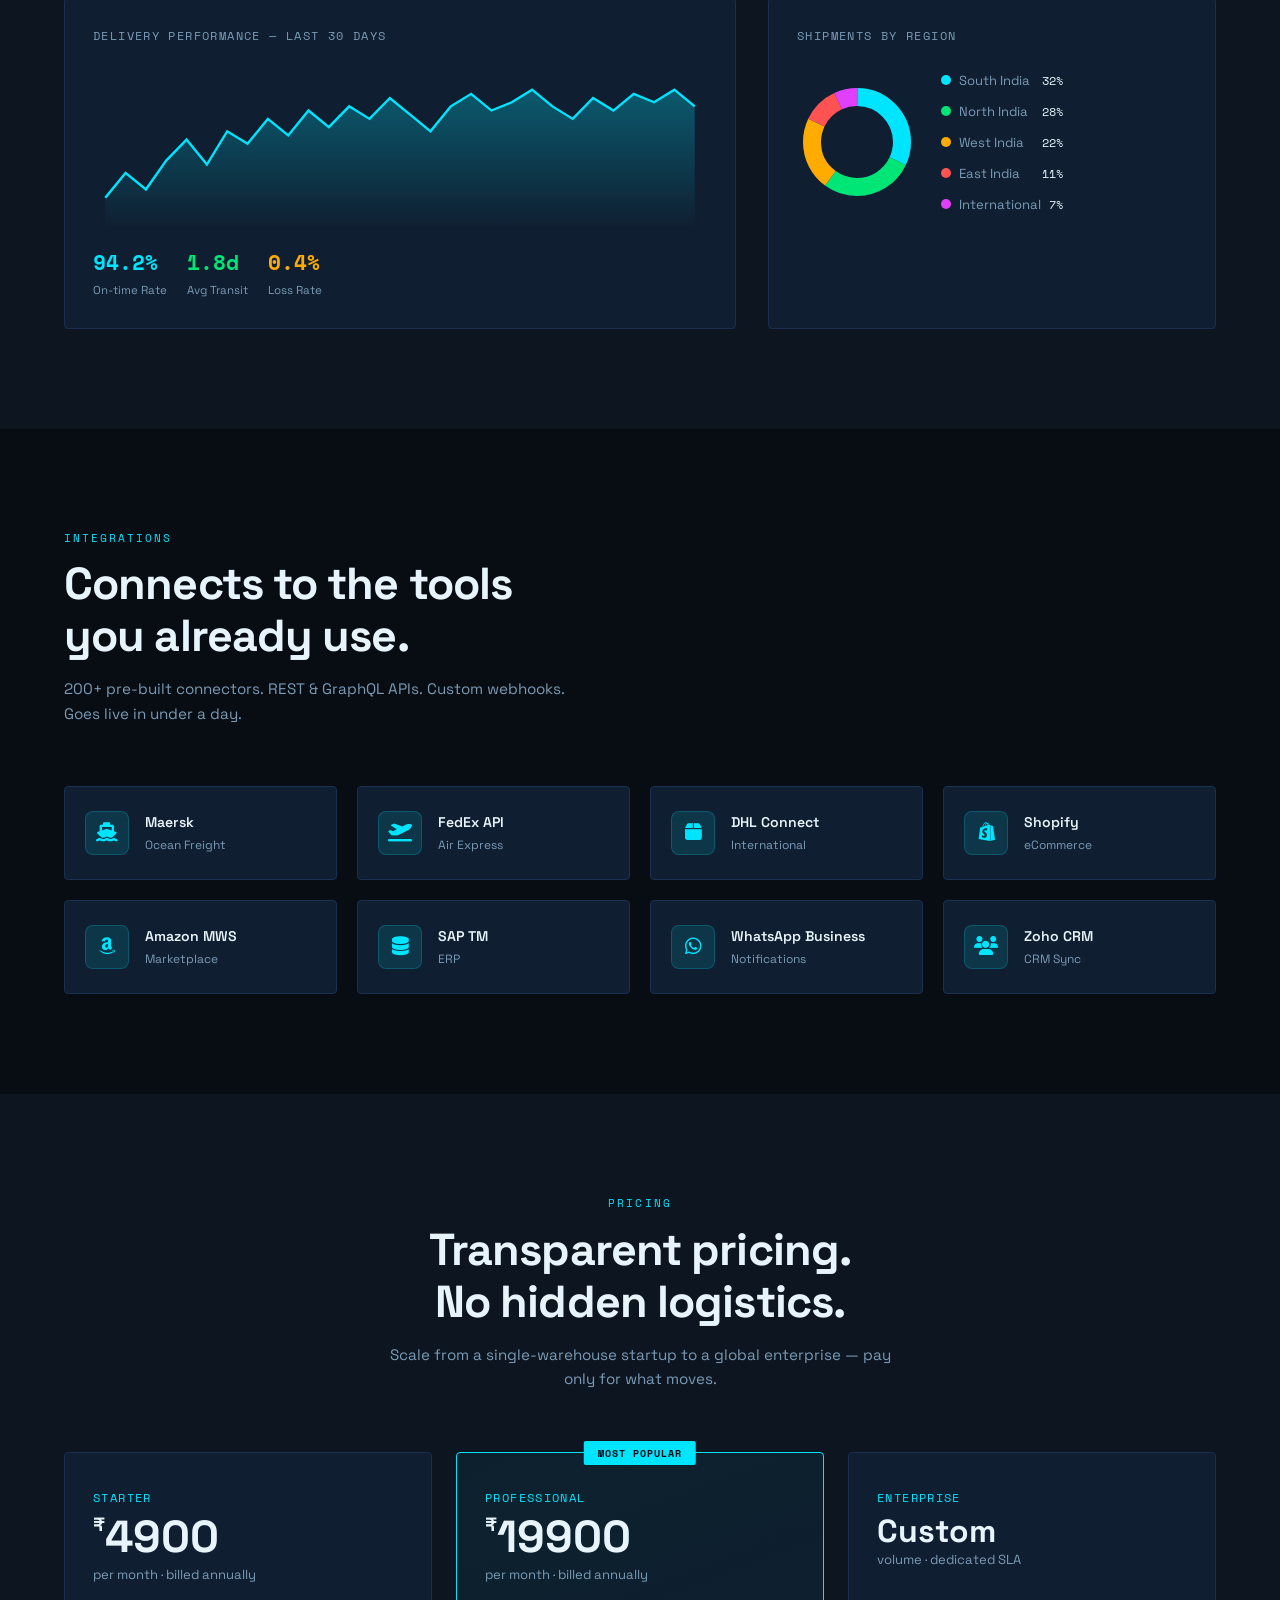
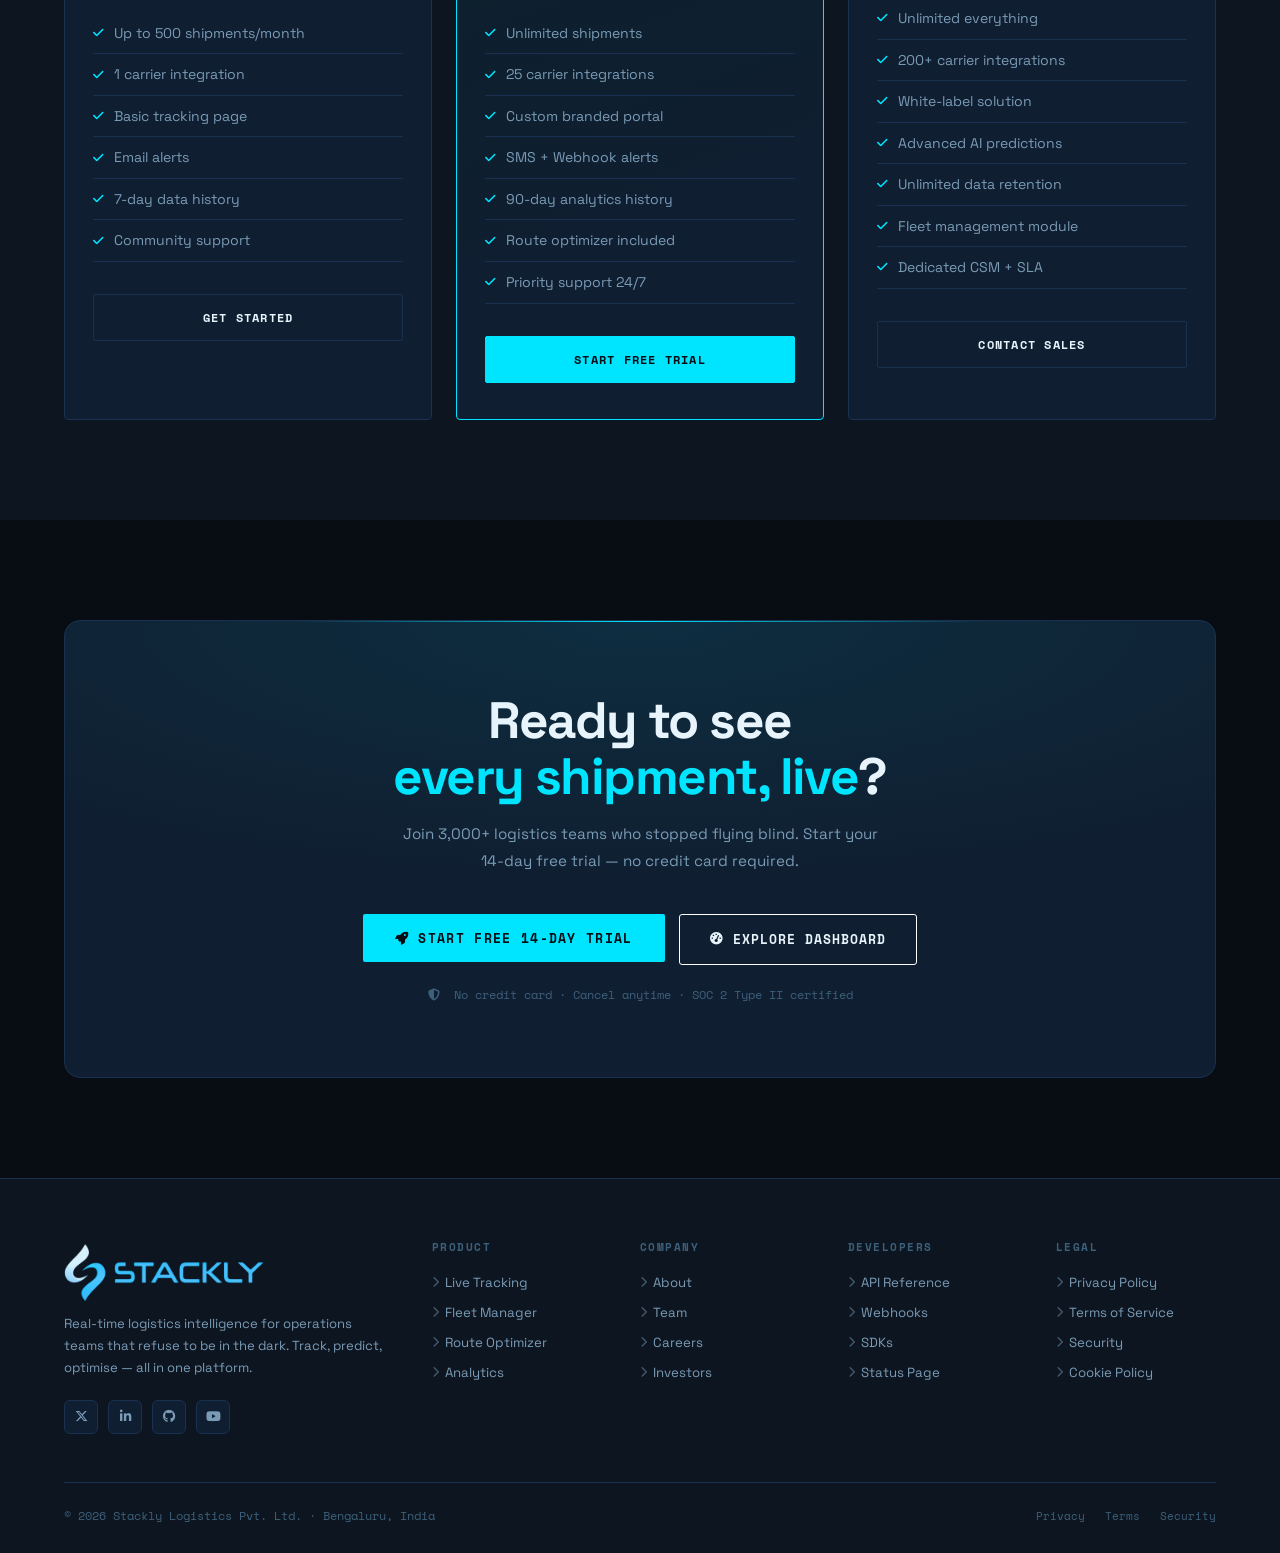
==== commit e6da9114: "logos are updated" ====
--- a/index.html
+++ b/index.html
@@ -13,8 +13,7 @@
 <!-- ── NAV ────────────────────────────────────────────────── -->
 <nav class="nav" id="mainNav">
   <div class="nav-logo">
-    <div class="nav-logo-dot"></div>
-    STACKLY
+    <img src="./src/Untitled design-compressed.webp" alt="">
   </div>
   <div class="nav-links">
     <a href="./index.html" style="color:#00e5ff;"><i class="fa-solid fa-location-dot" ></i> Home</a>
@@ -439,9 +438,11 @@
   <div class="footer-grid">
     <div>
       <div class="footer-brand-logo">
-        <div class="logo-icon"><i class="fa-solid fa-route"></i></div>
-        Stackly
-      </div>
+     <a href="./index.html">
+       <img src="./src/Untitled design-compressed.webp" alt="">
+     </a>  
+  </div>
+     
       <p class="footer-desc">Real-time logistics intelligence for operations teams that refuse to be in the dark. Track, predict, optimise — all in one platform.</p>
       <div class="footer-socials">
 
--- a/style.css
+++ b/style.css
@@ -104,20 +104,17 @@
         display: flex;
         align-items: center;
         gap: 10px;
-        font-family: var(--mono);
-        font-size: 1.1rem;
-        font-weight: 700;
-        color: var(--cyan);
-        letter-spacing: .04em;
-      }
-
-      .nav-logo-dot {
-        width: 8px;
-        height: 8px;
-        background: var(--cyan);
-        border-radius: 50%;
-        animation: pulse-dot 2s infinite;
-      }
+        width: 180px;
+        height: 55px;
+      }
+            .nav-logo img{
+              width: 100%;
+              height: 100%;
+              object-fit: cover;
+            }
+
+
+    
 
       @keyframes pulse-dot {
 
@@ -1785,12 +1782,16 @@
 .footer-brand-logo {
   display: flex;
   align-items: center;
+  justify-content: center;
   gap: 10px;
-  font-family: var(--mono);
-  font-size: 1.05rem;
-  font-weight: 700;
-  color: var(--cyan);
+  width: 200px;
+  height: 60px;
   margin-bottom: 14px;
+}
+.footer-brand-logo img{
+  width: 100%;
+  height: 100%;
+  object-fit: cover;
 }
 
 .footer-desc {
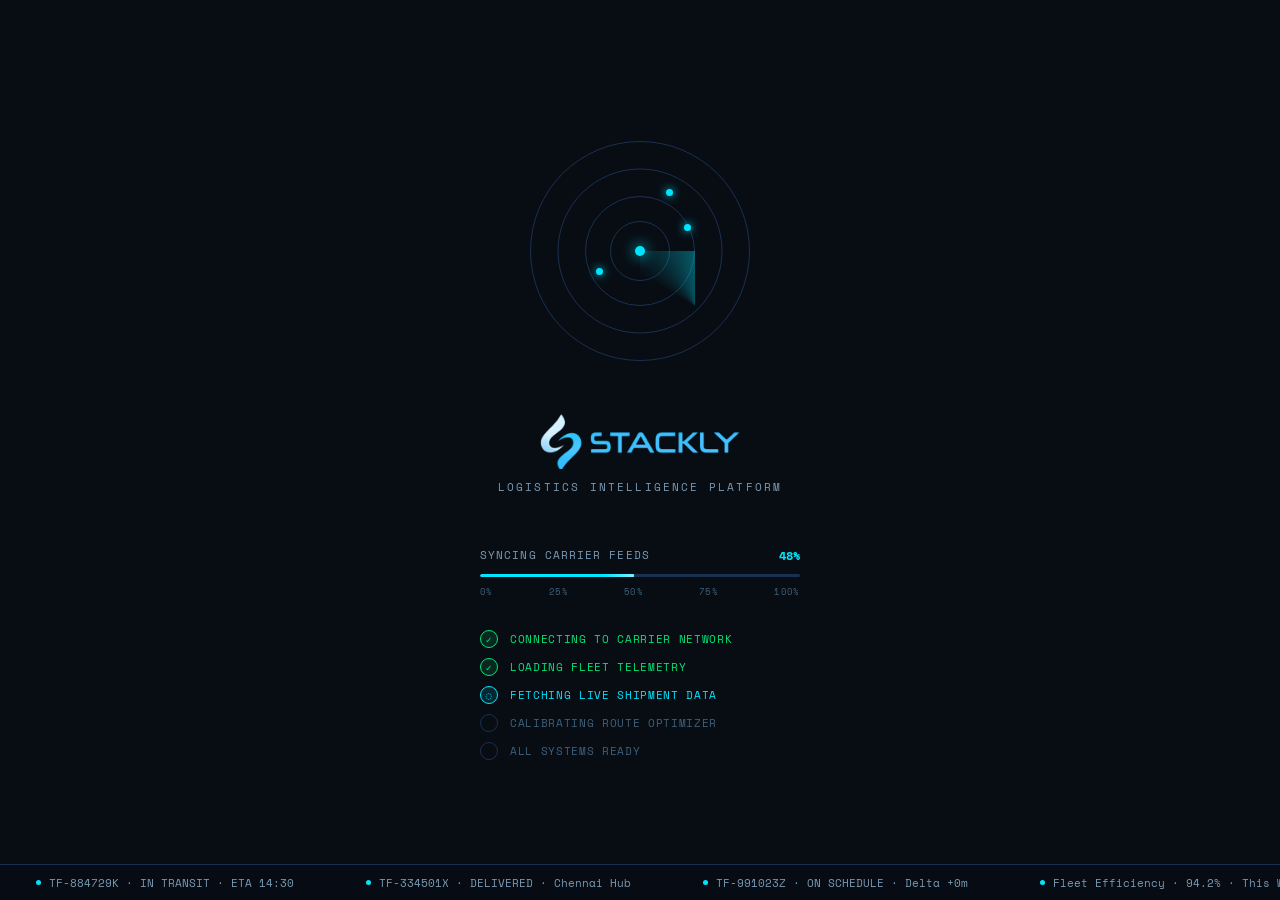
==== commit 188c26af: "loading page completed" ====
--- a/index.html
+++ b/index.html
@@ -1,906 +1,465 @@
 <!DOCTYPE html>
 <html lang="en">
 <head>
-  <meta charset="UTF-8" />
+  <meta charset="UTF-8"/>
   <meta name="viewport" content="width=device-width, initial-scale=1.0"/>
-  <title>STACKLY — Logistics Intelligence</title>
-  <link href="https://fonts.googleapis.com/css2?family=Space+Grotesk:wght@300;400;500;600;700&family=Space+Mono:wght@400;700&display=swap" rel="stylesheet"/>
-  <link rel="stylesheet" href="https://cdnjs.cloudflare.com/ajax/libs/font-awesome/6.5.0/css/all.min.css"/>
-  <link rel="stylesheet" href="style.css">
+  <title>STACKLY — Loading</title>
+  <link href="https://fonts.googleapis.com/css2?family=Space+Grotesk:wght@400;600;700&family=Space+Mono:wght@400;700&display=swap" rel="stylesheet"/>
+  <style>
+    :root {
+      --bg:      #080d14;
+      --cyan:    #00e5ff;
+      --cyan-d:  #00b8cc;
+      --green:   #00e676;
+      --border:  #1a3050;
+      --text-1:  #e8f4fb;
+      --text-2:  #7a9bb5;
+      --text-3:  #3d607a;
+      --mono:    'Space Mono', monospace;
+      --sans:    'Space Grotesk', sans-serif;
+    }
+
+    *, *::before, *::after { box-sizing: border-box; margin: 0; padding: 0; }
+
+    html, body {
+      width: 100%; height: 100%;
+      overflow: hidden;
+      background: var(--bg);
+      font-family: var(--sans);
+      color: var(--text-1);
+    }
+
+    /* ── GRID OVERLAY ── */
+    body::before {
+      content: '';
+      position: fixed; inset: 0;
+      background-image:
+        linear-gradient(var(--border) 1px, transparent 1px),
+        linear-gradient(90deg, var(--border) 1px, transparent 1px);
+      background-size: 40px 40px;
+      opacity: 0.18;
+      pointer-events: none;
+      z-index: 0;
+    }
+
+    /* ── WRAPPER ── */
+    #loader {
+      position: fixed; inset: 0; z-index: 10;
+      display: flex; flex-direction: column;
+      align-items: center; justify-content: center;
+      background: var(--bg);
+      transition: opacity .6s ease, transform .6s ease;
+    }
+    #loader.exit {
+      opacity: 0;
+      pointer-events: none;
+    }
+
+    /* ── RADAR ── */
+    .radar-wrap {
+      position: relative;
+      width: 220px; height: 220px;
+      margin-bottom: 48px;
+      flex-shrink: 0;
+    }
+    .radar-ring {
+      position: absolute; top: 50%; left: 50%;
+      transform: translate(-50%, -50%);
+      border-radius: 50%;
+      border: 1px solid var(--border);
+    }
+    .r1 { width: 60px;  height: 60px; }
+    .r2 { width: 110px; height: 110px; }
+    .r3 { width: 165px; height: 165px; }
+    .r4 { width: 220px; height: 220px; }
+
+    /* Sweep */
+    .radar-sweep {
+      position: absolute; top: 50%; left: 50%;
+      width: 110px; height: 110px;
+      transform-origin: 0 0;
+      background: conic-gradient(from 0deg, transparent 300deg, rgba(0,229,255,.35) 360deg);
+      border-radius: 0 50% 50% 0 / 0 50% 50% 0;
+      animation: sweep 2s linear infinite;
+    }
+    @keyframes sweep { to { transform: rotate(360deg); } }
+
+    /* Dots */
+    .radar-dot {
+      position: absolute;
+      width: 7px; height: 7px;
+      background: var(--cyan);
+      border-radius: 50%;
+      box-shadow: 0 0 8px var(--cyan);
+      animation: blink 2s ease-in-out infinite;
+    }
+    .d1 { top: 22%; left: 62%; animation-delay: .4s; }
+    .d2 { top: 58%; left: 30%; animation-delay: 1.1s; }
+    .d3 { top: 38%; left: 70%; animation-delay: .7s; }
+    @keyframes blink {
+      0%,100% { opacity: 1; }
+      50% { opacity: .15; }
+    }
+
+    /* Centre dot */
+    .radar-center {
+      position: absolute; top: 50%; left: 50%;
+      transform: translate(-50%, -50%);
+      width: 10px; height: 10px;
+      background: var(--cyan);
+      border-radius: 50%;
+      box-shadow: 0 0 14px var(--cyan);
+    }
+
+    /* ── LOGO ── */
+    .logo {
+      display: flex; align-items: center; gap: 10px;
+      width: 200px;
+      height: 60px;
+      margin-bottom: 10px;
+      animation: fade-up .6s ease both;
+    }
+    .logo img{
+      width: 100%;
+      height: 100%;
+      object-fit: cover;
+    }
+
+    @keyframes pulse-dot {
+      0%,100% { box-shadow: 0 0 0 0 rgba(0,229,255,.5); }
+      50%      { box-shadow: 0 0 0 7px rgba(0,229,255,0); }
+    }
+
+    .tagline {
+      font-family: var(--mono); font-size: .68rem;
+      letter-spacing: .2em; text-transform: uppercase;
+      color: var(--text-2); margin-bottom: 52px;
+      animation: fade-up .6s .1s ease both;
+    }
+
+    @keyframes fade-up {
+      from { opacity: 0; transform: translateY(14px); }
+      to   { opacity: 1; transform: translateY(0); }
+    }
+
+    /* ── PROGRESS BAR ── */
+    .progress-wrap {
+      width: min(320px, 80vw);
+      animation: fade-up .5s .2s ease both;
+    }
+    .progress-header {
+      display: flex; justify-content: space-between; align-items: center;
+      margin-bottom: 10px;
+    }
+    .progress-status {
+      font-family: var(--mono); font-size: .68rem;
+      letter-spacing: .1em; text-transform: uppercase;
+      color: var(--text-2); transition: color .3s;
+    }
+    .progress-pct {
+      font-family: var(--mono); font-size: .72rem;
+      color: var(--cyan); font-weight: 700;
+    }
+
+    .progress-track {
+      width: 100%; height: 3px;
+      background: var(--border); border-radius: 2px;
+      overflow: hidden; position: relative;
+    }
+    .progress-fill {
+      height: 100%; width: 0%;
+      border-radius: 2px;
+      background: var(--cyan);
+      transition: width .08s linear;
+      position: relative;
+    }
+    /* Sheen on fill */
+    .progress-fill::after {
+      content: '';
+      position: absolute; top: 0; right: 0;
+      width: 30px; height: 100%;
+      background: linear-gradient(90deg, transparent, rgba(255,255,255,.5));
+    }
+
+    /* Segment ticks */
+    .progress-ticks {
+      display: flex; justify-content: space-between;
+      margin-top: 8px;
+    }
+    .tick {
+      font-family: var(--mono); font-size: .58rem;
+      color: var(--text-3); letter-spacing: .05em;
+    }
+
+    /* ── STEP LIST ── */
+    .steps {
+      margin-top: 32px; display: flex; flex-direction: column; gap: 10px;
+      width: min(320px, 80vw);
+      animation: fade-up .5s .3s ease both;
+    }
+    .step {
+      display: flex; align-items: center; gap: 12px;
+      font-family: var(--mono); font-size: .7rem;
+      letter-spacing: .06em; text-transform: uppercase;
+      color: var(--text-3);
+      transition: color .3s;
+    }
+    .step.done   { color: var(--green); }
+    .step.active { color: var(--cyan); }
+
+    .step-icon {
+      width: 18px; height: 18px; flex-shrink: 0;
+      border-radius: 50%;
+      border: 1.5px solid var(--border);
+      display: flex; align-items: center; justify-content: center;
+      font-size: .6rem;
+      transition: all .3s;
+    }
+    .step.done .step-icon {
+      background: rgba(0,230,118,.12);
+      border-color: var(--green);
+      color: var(--green);
+    }
+    .step.active .step-icon {
+      background: rgba(0,229,255,.12);
+      border-color: var(--cyan);
+      color: var(--cyan);
+      animation: spin-dot 1s linear infinite;
+    }
+    @keyframes spin-dot {
+      to { transform: rotate(360deg); }
+    }
+
+    /* ── TICKER STRIP ── */
+    .ticker-strip {
+      position: fixed; bottom: 0; left: 0; right: 0;
+      height: 36px; background: rgba(8,13,20,.9);
+      border-top: 1px solid var(--border);
+      overflow: hidden; z-index: 20;
+      display: flex; align-items: center;
+    }
+    .ticker-inner {
+      display: flex; width: max-content;
+      animation: ticker 18s linear infinite;
+    }
+    @keyframes ticker { from { transform: translateX(0); } to { transform: translateX(-50%); } }
+    .ticker-item {
+      display: flex; align-items: center; gap: 8px;
+      padding: 0 36px;
+      font-family: var(--mono); font-size: .66rem;
+      color: var(--text-2); white-space: nowrap;
+    }
+    .ticker-dot { width: 5px; height: 5px; border-radius: 50%; background: var(--cyan); flex-shrink: 0; }
+
+    /* ── CORNER DECOR ── */
+    .corner {
+      position: fixed; width: 40px; height: 40px;
+      pointer-events: none; z-index: 5;
+    }
+    .corner svg { position: absolute; inset: 0; }
+    .corner-tl { top: 12px; left: 12px; }
+    .corner-tr { top: 12px; right: 12px; transform: scaleX(-1); }
+    .corner-bl { bottom: 48px; left: 12px; transform: scaleY(-1); }
+    .corner-br { bottom: 48px; right: 12px; transform: scale(-1); }
+
+    /* ── MOBILE ── */
+    @media (max-width: 480px) {
+      .radar-wrap { width: 180px; height: 180px; }
+      .r4 { width: 180px; height: 180px; }
+      .r3 { width: 135px; height: 135px; }
+      .r2 { width: 90px;  height: 90px; }
+      .r1 { width: 50px;  height: 50px; }
+      .logo { font-size: 1.15rem; }
+    }
+    @media (prefers-reduced-motion: reduce) {
+      *, *::before, *::after { animation-duration: .01ms !important; transition-duration: .01ms !important; }
+    }
+  </style>
 </head>
 <body>
 
-<!-- ── NAV ────────────────────────────────────────────────── -->
-<nav class="nav" id="mainNav">
-  <div class="nav-logo">
-    <img src="./src/Untitled design-compressed.webp" alt="">
+<!-- Corner brackets -->
+<div class="corner corner-tl">
+  <svg viewBox="0 0 40 40" fill="none" xmlns="http://www.w3.org/2000/svg">
+    <path d="M2 18 L2 2 L18 2" stroke="#1a3050" stroke-width="1.5"/>
+  </svg>
+</div>
+<div class="corner corner-tr">
+  <svg viewBox="0 0 40 40" fill="none" xmlns="http://www.w3.org/2000/svg">
+    <path d="M2 18 L2 2 L18 2" stroke="#1a3050" stroke-width="1.5"/>
+  </svg>
+</div>
+<div class="corner corner-bl">
+  <svg viewBox="0 0 40 40" fill="none" xmlns="http://www.w3.org/2000/svg">
+    <path d="M2 18 L2 2 L18 2" stroke="#1a3050" stroke-width="1.5"/>
+  </svg>
+</div>
+<div class="corner corner-br">
+  <svg viewBox="0 0 40 40" fill="none" xmlns="http://www.w3.org/2000/svg">
+    <path d="M2 18 L2 2 L18 2" stroke="#1a3050" stroke-width="1.5"/>
+  </svg>
+</div>
+
+<!-- Main loader -->
+<div id="loader">
+
+  <!-- Radar animation -->
+  <div class="radar-wrap">
+    <div class="radar-ring r1"></div>
+    <div class="radar-ring r2"></div>
+    <div class="radar-ring r3"></div>
+    <div class="radar-ring r4"></div>
+    <div class="radar-sweep"></div>
+    <div class="radar-dot d1"></div>
+    <div class="radar-dot d2"></div>
+    <div class="radar-dot d3"></div>
+    <div class="radar-center"></div>
   </div>
-  <div class="nav-links">
-    <a href="./index.html" style="color:#00e5ff;"><i class="fa-solid fa-location-dot" ></i> Home</a>
-    <a href="./about.html"><i class="fa-solid fa-boxes-stacked"></i> ABOUT</a>
-    <a href="./service.html"><i class="fa-solid fa-truck"></i> SERVICE</a>
-    <a href="./blog.html"><i class="fa-solid fa-chart-line"></i>BLOG</a>
-    <a href="./contact.html"><i class="fa-solid fa-headset"></i> Contact</a>
+
+  <!-- Logo -->
+  <div class="logo">
+     <img src="./src/Untitled design-compressed.webp" alt="">
   </div>
-  <div class="login-btn desktop">
-    <a href="./login.html">
-      <button class="nav-cta">Login</button>
-    </a>
-  </div>
-  <div class="hamburger" id="hamburger" onclick="toggleMobileNav()">
-    <span></span><span></span><span></span>
-  </div>
-</nav>
-
-<!-- Mobile Nav -->
-<div id="mobileNav" >
-  <div >
-    <a href="./index.html" onclick="closeMobileNav()" style="color:#00e5ff;font-weight:600;">Home</a>
-    <a href="./about.html" onclick="closeMobileNav()" style="color:var(--text-1);font-weight:600;">ABOUT</a>
-    <a href="./service.html" onclick="closeMobileNav()" style="color:var(--text-1);font-weight:600;">SERVICE</a>
-    <a href="./blog.html" onclick="closeMobileNav()" style="color:var(--text-1);font-weight:600;">BLOG</a>
-    <a href="./contact.html" onclick="closeMobileNav()" style="color:var(--text-1);font-weight:600;">Contact</a>
-  </div>
-  <div class="login-btn mobile-btn">
-    <a href="./login.html">
-      <button class="nav-cta">Login</button>
-    </a>
-  </div>
-</div>
-
-<!-- ── TICKER ──────────────────────────────────────────────── -->
-<div class="ticker-wrap" style="margin-top:60px;">
-  <div class="ticker-inner" id="ticker"></div>
-</div>
-
-<!-- ══════════════════════════════════════════════════════════
-     SECTION 1 — HERO
-     ══════════════════════════════════════════════════════════ -->
-<section id="hero">
-  <div class="hero-radar">
-    <div class="radar-ring"></div>
-    <div class="radar-ring"></div>
-    <div class="radar-ring"></div>
-    <div class="radar-ring"></div>
-    <div class="radar-sweep"></div>
-    <div class="radar-dot"></div>
-    <div class="radar-dot"></div>
-    <div class="radar-dot"></div>
-    <div class="radar-dot"></div>
-  </div>
-  <div class="hero-eyebrow reveal">Real-time Logistics Intelligence Platform</div>
-  <h1 class="hero-title reveal reveal-delay-1">
-    Every Package.<br><span class="accent">Every Mile.</span><br>Always Visible.
-  </h1>
-  <p class="hero-sub reveal reveal-delay-2">
-    STACKLY gives your operations team millisecond-accurate shipment data, predictive ETAs, and proactive alerts — across every carrier, warehouse, and last-mile driver.
-  </p>
-  <div class="hero-actions reveal reveal-delay-3">
-    <a href="./404.html">
-      <button class="btn-primary" onclick="document.getElementById('tracking').scrollIntoView({behavior:'smooth'})"><i class="fa-solid fa-location-crosshairs"></i> Track a Shipment</button>
-    </a>
-    <a href="./login.html">
-      <button class="btn-outline" onclick="document.getElementById('dashboard').scrollIntoView({behavior:'smooth'})"><i class="fa-solid fa-gauge-high"></i> View Dashboard</button>
-    </a>
-  </div>
-  <div class="hero-stats reveal reveal-delay-4">
-    <div>
-      <div class="hero-stat-val" data-count="2.4">0</div>
-      <div class="hero-stat-lbl">Million Shipments/Day</div>
+  <div class="tagline">Logistics Intelligence Platform</div>
+
+  <!-- Progress bar -->
+  <div class="progress-wrap">
+    <div class="progress-header">
+      <span class="progress-status" id="statusText">Initializing systems</span>
+      <span class="progress-pct" id="pctText">0%</span>
     </div>
-    <div>
-      <div class="hero-stat-val" data-count="99.97">0</div>
-      <div class="hero-stat-lbl">Uptime SLA %</div>
+    <div class="progress-track">
+      <div class="progress-fill" id="progressFill"></div>
     </div>
-    <div>
-      <div class="hero-stat-val" data-count="180">0</div>
-      <div class="hero-stat-lbl">Countries Covered</div>
-    </div>
-    <div>
-      <div class="hero-stat-val" data-count="8">0</div>
-      <div class="hero-stat-lbl">Seconds Avg. Refresh</div>
+    <div class="progress-ticks">
+      <span class="tick">0%</span>
+      <span class="tick">25%</span>
+      <span class="tick">50%</span>
+      <span class="tick">75%</span>
+      <span class="tick">100%</span>
     </div>
   </div>
-</section>
-
-
-<!-- ═══════════ LOGO STRIP ═══════════ -->
-<div class="logo-strip">
-  <div class="logo-strip-label">Trusted by teams at leading logistics companies</div>
-  <div class="logo-strip-row">
-    <div class="brand-logo"><i class="fa-solid fa-ship"></i> MAERSK INDIA</div>
-    <div class="brand-logo"><i class="fa-solid fa-plane"></i> BLUEDART</div>
-    <div class="brand-logo"><i class="fa-solid fa-box"></i> DELHIVERY</div>
-    <div class="brand-logo"><i class="fa-solid fa-truck"></i> DTDC EXPRESS</div>
-    <div class="brand-logo"><i class="fa-solid fa-warehouse"></i> EKART</div>
-    <div class="brand-logo"><i class="fa-solid fa-boxes-stacked"></i> SHADOWFAX</div>
-    <div class="brand-logo"><i class="fa-solid fa-truck-fast"></i> XPRESSBEES</div>
-  </div>
-</div>
-<!-- ══════════════════════════════════════════════════════════
-     SECTION 2 — LIVE TRACKING
-     ══════════════════════════════════════════════════════════ -->
-<section id="tracking">
-  <div class="section-header">
-    <div class="section-tag reveal">Live Tracking</div>
-    <h2 class="section-title reveal reveal-delay-1">Where is your shipment<br>right now?</h2>
-    <p class="section-sub reveal reveal-delay-2">Enter any tracking number to get real-time location, status updates, and predictive delivery windows.</p>
-  </div>
-  <div class="tracking-layout">
-    <div class="reveal">
-      <div class="track-input-wrap">
-        <input class="track-input" id="trackInput" type="text" placeholder="TF-2026-XXXXXXXXX" value="TF-2024-884729K" />
-        <button class="track-btn" onclick="simulateTrack()"><i class="fa-solid fa-magnifying-glass"></i> TRACK</button>
-      </div>
-      <div class="timeline" id="trackTimeline">
-        <div class="tl-item done">
-          <div class="tl-dot"></div>
-          <div class="tl-label">STEP 1 · JUN 08</div>
-          <div class="tl-title">Order Collected</div>
-          <div class="tl-meta">Mumbai Warehouse Hub · 09:14 IST</div>
-        </div>
-        <div class="tl-item done">
-          <div class="tl-dot"></div>
-          <div class="tl-label">STEP 2 · JUN 09</div>
-          <div class="tl-title">Departed Origin Hub</div>
-          <div class="tl-meta">BOM Cargo Terminal · 22:45 IST</div>
-        </div>
-        <div class="tl-item active">
-          <div class="tl-dot"></div>
-          <div class="tl-label">STEP 3 · NOW</div>
-          <div class="tl-title">In Transit — Chennai Hub</div>
-          <div class="tl-meta">Estimated arrival in 3h 22m · On schedule</div>
-        </div>
-        <div class="tl-item">
-          <div class="tl-dot"></div>
-          <div class="tl-label">STEP 4 · JUN 13</div>
-          <div class="tl-title">Out for Delivery</div>
-          <div class="tl-meta">Local delivery partner assignment pending</div>
-        </div>
-        <div class="tl-item">
-          <div class="tl-dot"></div>
-          <div class="tl-label">STEP 5 · JUN 13</div>
-          <div class="tl-title">Delivered</div>
-          <div class="tl-meta">Signature required at destination</div>
-        </div>
-      </div>
-    </div>
-    <div class="map-box reveal reveal-delay-2">
-      <div class="map-inner">
-        <svg class="map-route" viewBox="0 0 600 360" fill="none" xmlns="http://www.w3.org/2000/svg">
-          <path d="M 90 234 Q 200 280 300 144 Q 380 60 480 72" stroke="#00e5ff" stroke-width="1.5" stroke-dasharray="5 4" opacity="0.6"/>
-        </svg>
-        <div class="map-pin map-pin-start"></div>
-        <div class="map-pin map-pin-curr"></div>
-        <div class="map-pin map-pin-end"></div>
-        <div class="map-label">LIVE · TRACKING ACTIVE</div>
-      </div>
-    </div>
-  </div>
-</section>
-
-<!-- ══════════════════════════════════════════════════════════
-     SECTION 3 — SHIPMENT STATUS CARDS
-     ══════════════════════════════════════════════════════════ -->
-<section id="shipments">
-  <div class="section-header">
-    <div class="section-tag reveal">Shipment Status</div>
-    <h2 class="section-title reveal reveal-delay-1">Active shipments at a glance</h2>
-    <p class="section-sub reveal reveal-delay-2">Monitor your entire portfolio in one unified dashboard. Filter by carrier, status, or destination.</p>
-  </div>
-  <div class="status-grid" id="shipmentsGrid"></div>
-</section>
-
-<!-- ══════════════════════════════════════════════════════════
-     SECTION 4 — STATS DASHBOARD
-     ══════════════════════════════════════════════════════════ -->
-<section id="dashboard">
-  <div class="section-header">
-    <div class="section-tag reveal">Operations Dashboard</div>
-    <h2 class="section-title reveal reveal-delay-1">Your operation,<br>quantified.</h2>
-  </div>
-  <div class="dash-grid" id="dashGrid">
-    <div class="stat-card reveal">
-      <div class="stat-icon"><i class="fa-solid fa-box-open"></i></div>
-      <div class="stat-val" data-count="14827">0</div>
-      <div class="stat-lbl">Active Shipments</div>
-      <div class="stat-delta delta-up">↑ 12.4% vs last week</div>
-    </div>
-    <div class="stat-card reveal reveal-delay-1">
-      <div class="stat-icon"><i class="fa-solid fa-truck-fast"></i></div>
-      <div class="stat-val" data-count="342">0</div>
-      <div class="stat-lbl">Vehicles On Route</div>
-      <div class="stat-delta delta-up">↑ 5.1% vs yesterday</div>
-    </div>
-    <div class="stat-card reveal reveal-delay-2">
-      <div class="stat-icon"><i class="fa-solid fa-circle-check"></i></div>
-      <div class="stat-val" data-count="97">0</div>
-      <div class="stat-lbl">On-Time Delivery %</div>
-      <div class="stat-delta delta-up">↑ 2.3pp improvement</div>
-    </div>
-    <div class="stat-card reveal reveal-delay-3">
-      <div class="stat-icon"><i class="fa-solid fa-triangle-exclamation"></i></div>
-      <div class="stat-val" data-count="23">0</div>
-      <div class="stat-lbl">Active Alerts</div>
-      <div class="stat-delta delta-dn">↑ 4 new in last hour</div>
-    </div>
-    <div class="chart-card reveal reveal-delay-4">
-      <div class="chart-title">Deliveries This Week</div>
-      <div class="chart-bars" id="chartBars"></div>
-      <div style="display:flex;justify-content:space-between;margin-top:8px;font-family:var(--mono);font-size:.62rem;color:var(--text-3);">
-        <span>MON</span><span>TUE</span><span>WED</span><span>THU</span><span>FRI</span><span>SAT</span><span>SUN</span>
-      </div>
-    </div>
-  </div>
-</section>
-
-<!-- ══════════════════════════════════════════════════════════
-     SECTION 5 — FLEET OVERVIEW
-     ══════════════════════════════════════════════════════════ -->
-<section id="fleet">
-  <div class="section-header">
-    <div class="section-tag reveal">Fleet Management</div>
-    <h2 class="section-title reveal reveal-delay-1">Know every vehicle,<br>know every move.</h2>
-  </div>
-  <div style="overflow-x:auto;" class="reveal">
-    <table class="fleet-table">
-      <thead>
-        <tr>
-          <th>Vehicle ID</th>
-          <th>Driver</th>
-          <th>Current Location</th>
-          <th>Cargo</th>
-          <th>Fuel</th>
-          <th>ETA</th>
-          <th>Status</th>
-        </tr>
-      </thead>
-      <tbody id="fleetBody"></tbody>
-    </table>
-  </div>
-</section>
-
-<!-- ══════════════════════════════════════════════════════════
-     SECTION 6 — ROUTE OPTIMIZER
-     ══════════════════════════════════════════════════════════ -->
-<section id="routes">
-  <div class="section-header">
-    <div class="section-tag reveal">Route Optimizer</div>
-    <h2 class="section-title reveal reveal-delay-1">AI-powered routes.<br>Zero wasted miles.</h2>
-    <p class="section-sub reveal reveal-delay-2">Our engine recomputes optimal routes every 90 seconds using live traffic, weather, and load data.</p>
-  </div>
-  <div class="route-layout">
-    <div class="route-list reveal" id="routeList"></div>
-    <div class="route-details reveal reveal-delay-2" id="routeDetails">
-      <div class="analytics-card-title" style="margin-bottom:20px;">Select a route to view details</div>
-    </div>
-  </div>
-</section>
-
-<!-- ══════════════════════════════════════════════════════════
-     SECTION 7 — ALERTS
-     ══════════════════════════════════════════════════════════ -->
-<section id="alerts">
-  <div class="section-header">
-    <div class="section-tag reveal">Alerts & Exceptions</div>
-    <h2 class="section-title reveal reveal-delay-1">Stay ahead of<br>every disruption.</h2>
-  </div>
-  <div class="alerts-layout">
-    <div class="alert-feed reveal" id="alertFeed"></div>
-    <div class="reveal reveal-delay-2">
-      <div class="analytics-card" style="margin-bottom:20px;">
-        <div class="analytics-card-title">Alert Breakdown</div>
-        <div style="display:flex;flex-direction:column;gap:12px;" id="alertBreakdown"></div>
-      </div>
-      <div style="background:var(--surface);border:1px solid var(--border);border-radius:4px;padding:24px;">
-        <div class="analytics-card-title" style="margin-bottom:16px;">Notification Preferences</div>
-        <div style="display:flex;flex-direction:column;gap:12px;" id="notifPrefs"></div>
-      </div>
-    </div>
-  </div>
-</section>
-
-<!-- ══════════════════════════════════════════════════════════
-     SECTION 8 — ANALYTICS
-     ══════════════════════════════════════════════════════════ -->
-<section id="analytics">
-  <div class="section-header">
-    <div class="section-tag reveal">Analytics</div>
-    <h2 class="section-title reveal reveal-delay-1">Patterns that<br>drive decisions.</h2>
-  </div>
-  <div class="analytics-grid">
-    <div class="analytics-card reveal">
-      <div class="analytics-card-title">Delivery Performance — Last 30 Days</div>
-      <div class="line-chart">
-        <svg id="lineSvg" viewBox="0 0 500 140" preserveAspectRatio="none"></svg>
-      </div>
-      <div style="display:flex;gap:20px;margin-top:16px;">
-        <div><div style="font-family:var(--mono);color:var(--cyan);font-size:1.3rem;font-weight:700;">94.2%</div><div style="font-size:.72rem;color:var(--text-2);margin-top:2px;">On-time Rate</div></div>
-        <div><div style="font-family:var(--mono);color:var(--green);font-size:1.3rem;font-weight:700;">1.8d</div><div style="font-size:.72rem;color:var(--text-2);margin-top:2px;">Avg Transit</div></div>
-        <div><div style="font-family:var(--mono);color:var(--amber);font-size:1.3rem;font-weight:700;">0.4%</div><div style="font-size:.72rem;color:var(--text-2);margin-top:2px;">Loss Rate</div></div>
-      </div>
-    </div>
-    <div class="analytics-card reveal reveal-delay-2">
-      <div class="analytics-card-title">Shipments by Region</div>
-      <div class="donut-chart">
-        <svg class="donut-svg" width="120" height="120" viewBox="0 0 120 120" id="donutSvg"></svg>
-        <div class="donut-legend" id="donutLegend"></div>
-      </div>
-    </div>
-  </div>
-</section>
-
-<!-- ══════════════════════════════════════════════════════════
-     SECTION 9 — INTEGRATIONS
-     ══════════════════════════════════════════════════════════ -->
-<section id="integrations">
-  <div class="section-header">
-    <div class="section-tag reveal">Integrations</div>
-    <h2 class="section-title reveal reveal-delay-1">Connects to the tools<br>you already use.</h2>
-    <p class="section-sub reveal reveal-delay-2">200+ pre-built connectors. REST & GraphQL APIs. Custom webhooks. Goes live in under a day.</p>
-  </div>
-  <div class="integration-grid" id="integrationGrid"></div>
-</section>
-
-<!-- ══════════════════════════════════════════════════════════
-     SECTION 10 — PRICING
-     ══════════════════════════════════════════════════════════ -->
-<section id="pricing">
-  <div class="section-header" style="text-align:center;">
-    <div class="section-tag reveal" style="justify-content:center;display:flex;">Pricing</div>
-    <h2 class="section-title reveal reveal-delay-1">Transparent pricing.<br>No hidden logistics.</h2>
-    <p class="section-sub reveal reveal-delay-2" style="margin:0 auto;">Scale from a single-warehouse startup to a global enterprise — pay only for what moves.</p>
-  </div>
-  <div class="pricing-grid">
-    <div class="pricing-card reveal">
-      <div class="pricing-tier">Starter</div>
-      <div class="pricing-price"><sup>₹</sup>4900</div>
-      <div class="pricing-period">per month · billed annually</div>
-      <ul class="pricing-features">
-        <li><i class="fa-solid fa-check"></i>Up to 500 shipments/month</li>
-        <li><i class="fa-solid fa-check"></i>1 carrier integration</li>
-        <li><i class="fa-solid fa-check"></i>Basic tracking page</li>
-        <li><i class="fa-solid fa-check"></i>Email alerts</li>
-        <li><i class="fa-solid fa-check"></i>7-day data history</li>
-        <li><i class="fa-solid fa-check"></i>Community support</li>
-      </ul>
-      <a href="./404.html" >
-        <button class="pricing-btn">Get Started</button>
-      </a>
-    </div>
-    <div class="pricing-card featured reveal reveal-delay-2">
-      <div class="pricing-popular">Most Popular</div>
-      <div class="pricing-tier">Professional</div>
-      <div class="pricing-price"><sup>₹</sup>19900</div>
-      <div class="pricing-period">per month · billed annually</div>
-      <ul class="pricing-features">
-        <li><i class="fa-solid fa-check"></i>Unlimited shipments</li>
-        <li><i class="fa-solid fa-check"></i>25 carrier integrations</li>
-        <li><i class="fa-solid fa-check"></i>Custom branded portal</li>
-        <li><i class="fa-solid fa-check"></i>SMS + Webhook alerts</li>
-        <li><i class="fa-solid fa-check"></i>90-day analytics history</li>
-        <li><i class="fa-solid fa-check"></i>Route optimizer included</li>
-        <li><i class="fa-solid fa-check"></i>Priority support 24/7</li>
-      </ul>
-            <a href="./404.html" >
-              <button class="pricing-btn">Start Free Trial</button>
-            </a>
-
-    </div>
-    <div class="pricing-card reveal reveal-delay-4">
-      <div class="pricing-tier">Enterprise</div>
-      <div class="pricing-price" style="font-size:2rem;margin-bottom:2px;">Custom</div>
-      <div class="pricing-period">volume · dedicated SLA</div>
-      <ul class="pricing-features">
-        <li><i class="fa-solid fa-check"></i>Unlimited everything</li>
-        <li><i class="fa-solid fa-check"></i>200+ carrier integrations</li>
-        <li><i class="fa-solid fa-check"></i>White-label solution</li>
-        <li><i class="fa-solid fa-check"></i>Advanced AI predictions</li>
-        <li><i class="fa-solid fa-check"></i>Unlimited data retention</li>
-        <li><i class="fa-solid fa-check"></i>Fleet management module</li>
-        <li><i class="fa-solid fa-check"></i>Dedicated CSM + SLA</li>
-      </ul>
-      <a href="./404.html" >
-              
-        <button class="pricing-btn" onclick="showToast('Sales team notified','We will contact you within 24h.')">Contact Sales</button>
-            </a>
-    </div>
-  </div>
-</section>
-<!-- ══════════════════════════════════════════════════════════
-     SECTION 11 — cta
-     ══════════════════════════════════════════════════════════ -->
-<section id="cta">
-  <div class="cta-box reveal">
-    <h2 class="cta-title">Ready to see<br><span>every shipment, live</span>?</h2>
-    <p class="cta-sub">Join 3,000+ logistics teams who stopped flying blind. Start your 14-day free trial — no credit card required.</p>
-    <div class="cta-actions">
-      <a href="./404.html" >
-        <button class="btn-primary" onclick="toast('Trial started','14-day free trial activated. Check your email!')">
-          <i class="fa-solid fa-rocket"></i> Start Free 14-Day Trial
-        </button>
-      </a>
-              
-      <a href="./404.html" >      
-        <button class="btn-secondary" onclick="window.location='index.html'">
-          <i class="fa-solid fa-gauge-high"></i> Explore Dashboard
-        </button>
-            </a>
-    </div>
-    <div class="cta-note"><i class="fa-solid fa-shield-halved"></i> &nbsp;No credit card · Cancel anytime · SOC 2 Type II certified</div>
-  </div>
-</section>
-<!-- ══════════════════════════════════════════════════════════
-     SECTION 10 — CONTACT
-     ══════════════════════════════════════════════════════════ -->
-
-<footer>
-  <div class="footer-grid">
-    <div>
-      <div class="footer-brand-logo">
-     <a href="./index.html">
-       <img src="./src/Untitled design-compressed.webp" alt="">
-     </a>  
-  </div>
-     
-      <p class="footer-desc">Real-time logistics intelligence for operations teams that refuse to be in the dark. Track, predict, optimise — all in one platform.</p>
-      <div class="footer-socials">
-
-        <div class="social-btn"><i class="fa-brands fa-x-twitter"></i></div>
-        <div class="social-btn"><i class="fa-brands fa-linkedin-in"></i></div>
-        <div class="social-btn"><i class="fa-brands fa-github"></i></div>
-        <div class="social-btn"><i class="fa-brands fa-youtube"></i></div>
-      </div>
-    </div>
-    <div class="footer-col">
-      <h4>Product</h4>
-      <ul>
-        <li><a href="index.html#tracking"><i class="fa-solid fa-chevron-right"></i>Live Tracking</a></li>
-        <li><a href="index.html#fleet"><i class="fa-solid fa-chevron-right"></i>Fleet Manager</a></li>
-        <li><a href="index.html#routes"><i class="fa-solid fa-chevron-right"></i>Route Optimizer</a></li>
-        <li><a href="index.html#analytics"><i class="fa-solid fa-chevron-right"></i>Analytics</a></li>
-      </ul>
-    </div>
-    <div class="footer-col">
-      <h4>Company</h4>
-      <ul>
-        <li><a href="about.html"><i class="fa-solid fa-chevron-right"></i>About</a></li>
-        <li><a href="about.html#team"><i class="fa-solid fa-chevron-right"></i>Team</a></li>
-        <li><a href="about.html#culture"><i class="fa-solid fa-chevron-right"></i>Careers</a></li>
-        <li><a href="about.html#investors"><i class="fa-solid fa-chevron-right"></i>Investors</a></li>
-      </ul>
-    </div>
-    <div class="footer-col">
-      <h4>Developers</h4>
-      <ul>
-        <li><a href="./404.html"><i class="fa-solid fa-chevron-right"></i>API Reference</a></li>
-        <li><a href="./404.html"><i class="fa-solid fa-chevron-right"></i>Webhooks</a></li>
-        <li><a href="./404.html"><i class="fa-solid fa-chevron-right"></i>SDKs</a></li>
-        <li><a href="./404.html"><i class="fa-solid fa-chevron-right"></i>Status Page</a></li>
-      </ul>
-    </div>
-    <div class="footer-col">
-      <h4>Legal</h4>
-      <ul>
-        <li><a href="./404.html"><i class="fa-solid fa-chevron-right"></i>Privacy Policy</a></li>
-        <li><a href="./404.html"><i class="fa-solid fa-chevron-right"></i>Terms of Service</a></li>
-        <li><a href="./404.html"><i class="fa-solid fa-chevron-right"></i>Security</a></li>
-        <li><a href="./404.html"><i class="fa-solid fa-chevron-right"></i>Cookie Policy</a></li>
-      </ul>
-    </div>
-  </div>
-  <div class="footer-bottom">
-    <div class="footer-copy">© 2026 Stackly Logistics Pvt. Ltd. · Bengaluru, India</div>
-    <div class="footer-legal">
-      <a href="./404.html">Privacy</a>
-      <a href="./404.html">Terms</a>
-      <a href="./404.html">Security</a>
-    </div>
-  </div>
-</footer>
-
-<div class="toast-container" id="toastContainer"></div>
-
-<!-- ══════════════════════════════════════════════════════════
-     JAVASCRIPT
-     ══════════════════════════════════════════════════════════ -->
+
+  <!-- Step list -->
+  <div class="steps" id="stepList"></div>
+
+</div>
+
+<!-- Ticker -->
+<div class="ticker-strip">
+  <div class="ticker-inner" id="ticker"></div>
+</div>
+
 <script>
-/* ── DATA ─────────────────────────────────────────────────── */
-const shipments = [
-  { id:'TF-884729K', route:'Mumbai → Chennai', pct:62, eta:'Jun 13, 14:30', status:'transit' },
-  { id:'TF-334501X', route:'Delhi → Pune', pct:100, eta:'Delivered Jun 10', status:'delivered' },
-  { id:'TF-991023Z', route:'Kolkata → Hyderabad', pct:35, eta:'Jun 14, 09:00', status:'transit' },
-  { id:'TF-228847Y', route:'Ahmedabad → Bengaluru', pct:10, eta:'Jun 15 (delayed)', status:'delayed' },
-  { id:'TF-447620M', route:'Chennai → Delhi', pct:0, eta:'Awaiting pickup', status:'pending' },
-  { id:'TF-661135N', route:'Bengaluru → Kochi', pct:88, eta:'Jun 12, 22:00', status:'transit' },
+const STEPS = [
+  { label: 'Connecting to carrier network',   dur: 600  },
+  { label: 'Loading fleet telemetry',          dur: 700  },
+  { label: 'Fetching live shipment data',       dur: 650  },
+  { label: 'Calibrating route optimizer',       dur: 600  },
+  { label: 'All systems ready',                 dur: 450  },
 ];
 
-const fleet = [
-  { id:'TF-V001', driver:'Rajesh Kumar', loc:'NH-44, Hyderabad', cargo:'Electronics', fuel:82, eta:'15:40', status:'active' },
-  { id:'TF-V002', driver:'Priya Nair', loc:'Chennai Depot', cargo:'Idle', fuel:100, eta:'–', status:'idle' },
-  { id:'TF-V003', driver:'Suresh Patil', loc:'Pune Bypass', cargo:'Pharma', fuel:31, eta:'18:20', status:'active' },
-  { id:'TF-V004', driver:'Meena Krishnan', loc:'Maintenance Bay 3', cargo:'–', fuel:45, eta:'–', status:'maint' },
-  { id:'TF-V005', driver:'Arjun Reddy', loc:'NH-48, Bengaluru', cargo:'FMCG', fuel:67, eta:'16:55', status:'active' },
-  { id:'TF-V006', driver:'Deepa Menon', loc:'Delhi NCR Ring Rd', cargo:'Textiles', fuel:54, eta:'19:10', status:'active' },
+const STATUSES = [
+  'Initializing systems',
+  'Authenticating API keys',
+  'Syncing carrier feeds',
+  'Building route index',
+  'Launching dashboard',
 ];
 
-const routes = [
-  { name:'Mumbai → Pune Express', stops:'4 stops', score:'96', dist:'148 km', time:'2h 10m', fuel:'18L', co2:'-12%', status:'good' },
-  { name:'Delhi → Agra Corridor', stops:'3 stops', score:'88', dist:'233 km', time:'3h 45m', fuel:'28L', co2:'-8%', status:'good' },
-  { name:'Chennai → Coimbatore', stops:'6 stops', score:'71', dist:'497 km', time:'6h 20m', fuel:'54L', co2:'+4%', status:'warn' },
-  { name:'Bengaluru Hub Loop', stops:'12 stops', score:'94', dist:'78 km', time:'1h 50m', fuel:'10L', co2:'-18%', status:'good' },
-];
-
-const alertsData = [
-  { type:'critical', icon:'<i class="fa-solid fa-siren-on" style="color:var(--red)"></i>', title:'Vehicle TF-V003 — Low Fuel', desc:'Below 30% near Pune Bypass. No fuel station within 20 km.', time:'2 min ago' },
-  { type:'warning',  icon:'<i class="fa-solid fa-triangle-exclamation" style="color:var(--amber)"></i>', title:'Shipment TF-228847Y — Delay Risk', desc:'Road closure on NH-48 may add 4–6 hours to delivery window.', time:'18 min ago' },
-  { type:'info',     icon:'<i class="fa-solid fa-circle-info" style="color:var(--cyan)"></i>', title:'New carrier rate available', desc:'BlueDart has updated express rates for Chennai corridor.', time:'1 hr ago' },
-  { type:'warning',  icon:'<i class="fa-solid fa-cloud-bolt" style="color:var(--amber)"></i>', title:'Weather Alert — Kochi Port', desc:'Cyclone advisory. Port operations suspended until Jun 13.', time:'2 hr ago' },
-  { type:'info',     icon:'<i class="fa-solid fa-circle-check" style="color:var(--green)"></i>', title:'SLA Met — 97 consecutive deliveries', desc:'Outstanding on-time performance this week. Keep it up.', time:'3 hr ago' },
-];
-
-const integrations = [
-  { icon:'<i class="fa-solid fa-ship"></i>',          name:'Maersk',            type:'Ocean Freight' },
-  { icon:'<i class="fa-solid fa-plane-departure"></i>',name:'FedEx API',         type:'Air Express' },
-  { icon:'<i class="fa-solid fa-box"></i>',            name:'DHL Connect',       type:'International' },
-  { icon:'<i class="fa-brands fa-shopify"></i>',       name:'Shopify',           type:'eCommerce' },
-  { icon:'<i class="fa-brands fa-amazon"></i>',        name:'Amazon MWS',        type:'Marketplace' },
-  { icon:'<i class="fa-solid fa-database"></i>',       name:'SAP TM',            type:'ERP' },
-  { icon:'<i class="fa-brands fa-whatsapp"></i>',      name:'WhatsApp Business', type:'Notifications' },
-  { icon:'<i class="fa-solid fa-users"></i>',          name:'Zoho CRM',          type:'CRM Sync' },
-];
-
-const tickerItems = [
+const TICKER_ITEMS = [
   'TF-884729K · IN TRANSIT · ETA 14:30',
   'TF-334501X · DELIVERED · Chennai Hub',
   'TF-991023Z · ON SCHEDULE · Delta +0m',
   'Fleet Efficiency · 94.2% · This Week',
-  'TF-V001 · 15 STOPS COMPLETED · Today',
   'Route Optimizer · Saved 2,840 km · Today',
   'API Status · All Systems Operational',
   'TF-V003 [!] LOW FUEL · Action Required',
+  'Live tracking active · 14,827 shipments',
 ];
 
-const chartData = [68, 82, 74, 91, 88, 56, 77];
-const donutData = [
-  { label:'South India', pct:32, color:'#00e5ff' },
-  { label:'North India', pct:28, color:'#00e676' },
-  { label:'West India',  pct:22, color:'#ffab00' },
-  { label:'East India',  pct:11, color:'#ff5252' },
-  { label:'International', pct:7, color:'#e040fb' },
-];
-
-/* ── BUILD TICKER ─────────────────────────────────────────── */
-function buildTicker() {
-  const t = document.getElementById('ticker');
-  const all = [...tickerItems, ...tickerItems];
-  t.innerHTML = all.map(i =>
-    `<div class="ticker-item"><span class="ticker-dot"></span>${i}</div>`
-  ).join('');
+/* ── TICKER ── */
+const tickerEl = document.getElementById('ticker');
+const allTicker = [...TICKER_ITEMS, ...TICKER_ITEMS];
+tickerEl.innerHTML = allTicker.map(t =>
+  `<div class="ticker-item"><span class="ticker-dot"></span>${t}</div>`
+).join('');
+
+/* ── STEPS ── */
+const stepList = document.getElementById('stepList');
+STEPS.forEach((s, i) => {
+  const el = document.createElement('div');
+  el.className = 'step';
+  el.id = 'step-' + i;
+  el.innerHTML = `<div class="step-icon" id="icon-${i}"></div><span>${s.label}</span>`;
+  stepList.appendChild(el);
+});
+
+/* ── PROGRESS ENGINE ── */
+const TOTAL = 3000;
+const fill   = document.getElementById('progressFill');
+const pctEl  = document.getElementById('pctText');
+const statEl = document.getElementById('statusText');
+const loader = document.getElementById('loader');
+
+let start = null;
+let stepIndex = 0;
+let stepStart = 0;
+const stepBreaks = STEPS.reduce((acc, s, i) => {
+  acc.push((acc[i - 1] || 0) + s.dur);
+  return acc;
+}, []);
+
+function setStep(i, state) {
+  const el = document.getElementById('step-' + i);
+  const ic = document.getElementById('icon-' + i);
+  if (!el) return;
+  el.className = 'step ' + state;
+  ic.textContent = state === 'done' ? '✓' : state === 'active' ? '◌' : '';
 }
 
-/* ── BUILD SHIPMENTS ──────────────────────────────────────── */
-function buildShipments() {
-  const g = document.getElementById('shipmentsGrid');
-  g.innerHTML = shipments.map(s => `
-    <div class="shipment-card reveal">
-      <div class="card-id">${s.id}</div>
-      <div class="card-route">${s.route}</div>
-      <div class="card-progress"><div class="card-progress-fill" style="width:${s.pct}%"></div></div>
-      <div class="card-footer">
-        <div class="card-eta">${s.eta}</div>
-        <span class="badge badge-${s.status}">${s.status}</span>
-      </div>
-    </div>
-  `).join('');
+function tick(ts) {
+  if (!start) start = ts;
+  const elapsed = Math.min(ts - start, TOTAL);
+  const pct = Math.floor((elapsed / TOTAL) * 100);
+
+  fill.style.width = pct + '%';
+  pctEl.textContent = pct + '%';
+
+  // Update status text
+  const statusIdx = Math.min(Math.floor(pct / 20), STATUSES.length - 1);
+  statEl.textContent = STATUSES[statusIdx];
+
+  // Step states
+  for (let i = 0; i < STEPS.length; i++) {
+    const threshold = (stepBreaks[i] / TOTAL) * 100;
+    const prevThreshold = i > 0 ? (stepBreaks[i - 1] / TOTAL) * 100 : 0;
+    if (pct >= threshold) {
+      setStep(i, 'done');
+    } else if (pct >= prevThreshold) {
+      setStep(i, 'active');
+    }
+  }
+
+  if (elapsed < TOTAL) {
+    requestAnimationFrame(tick);
+  } else {
+    fill.style.width = '100%';
+    pctEl.textContent = '100%';
+    statEl.textContent = 'All systems ready';
+    STEPS.forEach((_, i) => setStep(i, 'done'));
+
+    setTimeout(() => {
+      loader.classList.add('exit');
+      setTimeout(() => {
+        loader.style.display = 'none';
+      window.location.href = 'home.html';
+      }, 650);
+    }, 400);
+  }
 }
 
-/* ── BUILD CHART BARS ─────────────────────────────────────── */
-function buildChart() {
-  const c = document.getElementById('chartBars');
-  c.innerHTML = chartData.map((v,i) => `
-    <div class="chart-bar ${i===4?'active':''}" style="height:${v}%" title="${v*12} deliveries"></div>
-  `).join('');
-}
-
-/* ── BUILD FLEET TABLE ────────────────────────────────────── */
-function buildFleet() {
-  const tbody = document.getElementById('fleetBody');
-  tbody.innerHTML = fleet.map(v => {
-    const fuelClass = v.fuel > 60 ? 'high' : v.fuel > 30 ? 'mid' : 'low';
-    const dotClass = v.status === 'active' ? 'dot-active' : v.status === 'idle' ? 'dot-idle' : 'dot-maint';
-    const statusLabel = v.status === 'active' ? 'Active' : v.status === 'idle' ? 'Idle' : 'Maintenance';
-    return `<tr>
-      <td><span class="vehicle-id">${v.id}</span></td>
-      <td>${v.driver}</td>
-      <td style="color:var(--text-2);font-size:.83rem;">${v.loc}</td>
-      <td>${v.cargo}</td>
-      <td>
-        <div style="display:flex;align-items:center;gap:8px;">
-          <div class="fuel-bar"><div class="fuel-fill fuel-${fuelClass}" style="width:${v.fuel}%"></div></div>
-          <span style="font-family:var(--mono);font-size:.72rem;color:var(--text-2);">${v.fuel}%</span>
-        </div>
-      </td>
-      <td style="font-family:var(--mono);font-size:.82rem;">${v.eta}</td>
-      <td><span class="status-dot ${dotClass}"></span>${statusLabel}</td>
-    </tr>`;
-  }).join('');
-}
-
-/* ── BUILD ROUTES ─────────────────────────────────────────── */
-let selectedRoute = 0;
-function buildRoutes() {
-  const list = document.getElementById('routeList');
-  list.innerHTML = routes.map((r, i) => `
-    <div class="route-item ${i===0?'selected':''}" onclick="selectRoute(${i})" id="route-${i}">
-      <div>
-        <div class="route-name">${r.name}</div>
-        <div class="route-stops">${r.stops} · ${r.dist}</div>
-      </div>
-      <div style="text-align:right;">
-        <div class="route-score">${r.score}</div>
-        <div class="route-score-lbl">score</div>
-      </div>
-    </div>
-  `).join('');
-  renderRouteDetails(0);
-}
-function selectRoute(i) {
-  selectedRoute = i;
-  document.querySelectorAll('.route-item').forEach((el, idx) =>
-    el.classList.toggle('selected', idx===i));
-  renderRouteDetails(i);
-}
-function renderRouteDetails(i) {
-  const r = routes[i];
-  const d = document.getElementById('routeDetails');
-  d.innerHTML = `
-    <div class="analytics-card-title" style="margin-bottom:4px;">${r.name}</div>
-    <div style="font-size:.78rem;color:var(--text-2);margin-bottom:20px;">${r.stops}</div>
-    <div class="route-metric"><span class="metric-key">Distance</span><span class="metric-val">${r.dist}</span></div>
-    <div class="route-metric"><span class="metric-key">Est. Time</span><span class="metric-val">${r.time}</span></div>
-    <div class="route-metric"><span class="metric-key">Fuel Required</span><span class="metric-val">${r.fuel}</span></div>
-    <div class="route-metric"><span class="metric-key">CO₂ vs Baseline</span><span class="metric-val ${r.status==='good'?'good':'warn'}">${r.co2}</span></div>
-    <div class="route-metric"><span class="metric-key">Efficiency Score</span><span class="metric-val ${r.score>85?'good':'warn'}">${r.score}/100</span></div>
-  `;
-}
-
-/* ── BUILD ALERTS ─────────────────────────────────────────── */
-function buildAlerts() {
-  const feed = document.getElementById('alertFeed');
-  feed.innerHTML = alertsData.map(a => `
-    <div class="alert-item ${a.type} reveal">
-      <div class="alert-icon">${a.icon}</div>
-      <div class="alert-body">
-        <div class="alert-title">${a.title}</div>
-        <div class="alert-desc">${a.desc}</div>
-        <div class="alert-time">${a.time}</div>
-      </div>
-    </div>
-  `).join('');
-
-  const breakdown = document.getElementById('alertBreakdown');
-  const types = [{l:'Critical',c:1,col:'var(--red)'},{l:'Warnings',c:2,col:'var(--amber)'},{l:'Info',c:2,col:'var(--cyan)'}];
-  breakdown.innerHTML = types.map(t => `
-    <div style="display:flex;justify-content:space-between;align-items:center;">
-      <div style="display:flex;align-items:center;gap:8px;font-size:.85rem;">
-        <div style="width:10px;height:10px;border-radius:50%;background:${t.col};"></div>
-        ${t.l}
-      </div>
-      <span style="font-family:var(--mono);font-size:.8rem;color:${t.col};">${t.c}</span>
-    </div>
-  `).join('');
-
-  const prefs = document.getElementById('notifPrefs');
-  const channels = ['Email Alerts','SMS Notifications','Webhook Push','In-app Alerts'];
-  prefs.innerHTML = channels.map((ch, i) => {
-    const on = i !== 2;
-    return `
-    <div style="display:flex;justify-content:space-between;align-items:center;">
-      <span style="font-size:.85rem;color:var(--text-2);">${ch}</span>
-      <div onclick="togglePref(this)" style="width:36px;height:20px;border-radius:10px;background:${on?'var(--cyan)':'var(--border)'};position:relative;cursor:pointer;transition:background .2s;">
-        <div style="width:14px;height:14px;border-radius:50%;background:#fff;position:absolute;top:3px;${on?'right:3px':'left:3px'};transition:all .2s;"></div>
-      </div>
-    </div>`;
-  }).join('');
-}
-function togglePref(el) {
-  const isOn = el.style.background === 'var(--cyan)' || el.style.background.includes('rgb(0, 229, 255)');
-  el.style.background = isOn ? 'var(--border)' : 'var(--cyan)';
-  const knob = el.querySelector('div');
-  knob.style.left = isOn ? '3px' : 'auto';
-  knob.style.right = isOn ? 'auto' : '3px';
-}
-
-/* ── BUILD LINE CHART ─────────────────────────────────────── */
-function buildLineChart() {
-  const pts = [72,78,74,81,86,80,88,85,91,87,93,89,94,91,96,92,88,94,97,93,95,98,94,91,96,93,97,95,98,94];
-  const W = 500, H = 140, pad = 10;
-  const min = Math.min(...pts) - 5, max = Math.max(...pts) + 2;
-  const x = (i) => pad + (i / (pts.length-1)) * (W - 2*pad);
-  const y = (v) => H - pad - ((v - min) / (max - min)) * (H - 2*pad);
-  const path = pts.map((v,i) => `${i===0?'M':'L'} ${x(i)},${y(v)}`).join(' ');
-  const area = `${path} L ${x(pts.length-1)},${H} L ${x(0)},${H} Z`;
-  document.getElementById('lineSvg').innerHTML = `
-    <defs>
-      <linearGradient id="lineGrad" x1="0" y1="0" x2="0" y2="1">
-        <stop offset="0%" stop-color="#00e5ff" stop-opacity=".3"/>
-        <stop offset="100%" stop-color="#00e5ff" stop-opacity="0"/>
-      </linearGradient>
-    </defs>
-    <path d="${area}" fill="url(#lineGrad)"/>
-    <path d="${path}" fill="none" stroke="#00e5ff" stroke-width="2"/>
-  `;
-}
-
-/* ── BUILD DONUT CHART ────────────────────────────────────── */
-function buildDonut() {
-  const r = 45, cx = 60, cy = 60, stroke = 18;
-  const circ = 2 * Math.PI * r;
-  let offset = 0;
-  const svg = document.getElementById('donutSvg');
-  svg.innerHTML = `<circle cx="${cx}" cy="${cy}" r="${r}" fill="none" stroke="var(--border)" stroke-width="${stroke}"/>`;
-  donutData.forEach(d => {
-    const dash = (d.pct / 100) * circ;
-    const gap = circ - dash;
-    const el = document.createElementNS('http://www.w3.org/2000/svg','circle');
-    el.setAttribute('cx', cx); el.setAttribute('cy', cy); el.setAttribute('r', r);
-    el.setAttribute('fill','none'); el.setAttribute('stroke', d.color);
-    el.setAttribute('stroke-width', stroke);
-    el.setAttribute('stroke-dasharray', `${dash} ${gap}`);
-    el.setAttribute('stroke-dashoffset', circ * 0.25 - offset);
-    svg.appendChild(el);
-    offset += dash;
-  });
-  document.getElementById('donutLegend').innerHTML = donutData.map(d =>
-    `<div class="legend-item">
-      <div class="legend-dot" style="background:${d.color}"></div>
-      <span style="color:var(--text-2);">${d.label}</span>
-      <span style="font-family:var(--mono);font-size:.75rem;margin-left:auto;">${d.pct}%</span>
-    </div>`
-  ).join('');
-}
-
-/* ── BUILD INTEGRATIONS ───────────────────────────────────── */
-function buildIntegrations() {
-  document.getElementById('integrationGrid').innerHTML = integrations.map((ig,i) => `
-    <div class="integration-card reveal reveal-delay-${(i%5)+1}">
-      <div class="integration-icon">${ig.icon}</div>
-      <div>
-        <div class="integration-name">${ig.name}</div>
-        <div class="integration-type">${ig.type}</div>
-      </div>
-    </div>
-  `).join('');
-}
-
-/* ── COUNTER ANIMATION ────────────────────────────────────── */
-function animateCounters(parent) {
-  parent.querySelectorAll('[data-count]').forEach(el => {
-    const target = parseFloat(el.dataset.count);
-    const dec = target % 1 !== 0 ? String(target).split('.')[1].length : 0;
-    const dur = 1200; const step = 16;
-    const steps = dur / step;
-    let current = 0;
-    const inc = target / steps;
-    const timer = setInterval(() => {
-      current += inc;
-      if (current >= target) { current = target; clearInterval(timer); }
-      el.textContent = dec > 0 ? current.toFixed(dec) : Math.floor(current).toLocaleString();
-    }, step);
-  });
-}
-
-/* ── SCROLL REVEAL ────────────────────────────────────────── */
-const observer = new IntersectionObserver((entries) => {
-  entries.forEach(e => {
-    if (e.isIntersecting) {
-      e.target.classList.add('visible');
-      animateCounters(e.target);
-    }
-  });
-}, { threshold: 0.1 });
-
-function observeAll() {
-  document.querySelectorAll('.reveal').forEach(el => observer.observe(el));
-}
-
-/* ── TOAST ────────────────────────────────────────────────── */
-function showToast(title, msg) {
-  const c = document.getElementById('toastContainer');
-  const t = document.createElement('div');
-  t.className = 'toast';
-  t.innerHTML = `<div class="toast-title">${title}</div><div class="toast-msg">${msg}</div>`;
-  t.onclick = () => removeToast(t);
-  c.appendChild(t);
-  setTimeout(() => removeToast(t), 4000);
-}
-function removeToast(t) {
-  t.classList.add('removing');
-  setTimeout(() => t.remove(), 300);
-}
-
-/* ── TRACK SIMULATE ───────────────────────────────────────── */
-function simulateTrack() {
-  const id = document.getElementById('trackInput').value || 'TF-SAMPLE';
-  showToast('Tracking ' + id, 'Locating shipment on live network...');
-  setTimeout(() => showToast('Found', 'In transit — 62% complete · ETA tomorrow 14:30'), 1200);
-}
-
-/* ── CONTACT FORM ─────────────────────────────────────────── */
-function handleContactForm(e) {
-  e.preventDefault();
-  showToast('Message sent!', 'We\'ll respond within 4 hours.');
-}
-
-
-function toggleMobileNav() {
-  document.getElementById("mobileNav")
-    .classList.toggle("active");
-}
-
-function closeMobileNav() {
-  document.getElementById("mobileNav")
-    .classList.remove("active");
-}
-
-
-/* ── NAV SCROLL STYLE ─────────────────────────────────────── */
-window.addEventListener('scroll', () => {
-  const nav = document.getElementById('mainNav');
-  nav.style.background = window.scrollY > 60
-    ? 'rgba(8,13,20,0.97)' : 'rgba(8,13,20,0.85)';
-});
-
-function socialMedia() {
-  const socialMediaLinks = document.querySelectorAll('.social-btn');
-
-  socialMediaLinks.forEach(link => {
-    link.addEventListener('click', () => {
-      showToast('Opening Social Media', 'Redirecting...');
-
-      setTimeout(() => {
-        window.location.href = '404.html';
-      }, 1500);
-    });
-  });
-}
-
-document.addEventListener('DOMContentLoaded', () => {
-  socialMedia();
-});
-/* ── INIT ─────────────────────────────────────────────────── */
-document.addEventListener('DOMContentLoaded', () => {
-  buildTicker();
-  buildShipments();
-  buildChart();
-  buildFleet();
-  buildRoutes();
-  buildAlerts();
-  buildLineChart();
-  buildDonut();
-  buildIntegrations();
-  observeAll();
-
-  // Re-observe after dynamic content
-  setTimeout(observeAll, 200);
-});
-
-function toggleMobileNav() {
-  const mobileNav = document.getElementById("mobileNav");
-
-  mobileNav.classList.toggle("active");
-
-  document.documentElement.classList.toggle("nav-open");
-  document.body.classList.toggle("nav-open");
-}
-
-function closeMobileNav() {
-  document.getElementById("mobileNav").classList.remove("active");
-
-  document.documentElement.classList.remove("nav-open");
-  document.body.classList.remove("nav-open");
-}
+requestAnimationFrame(tick);
 </script>
 </body>
 </html>
